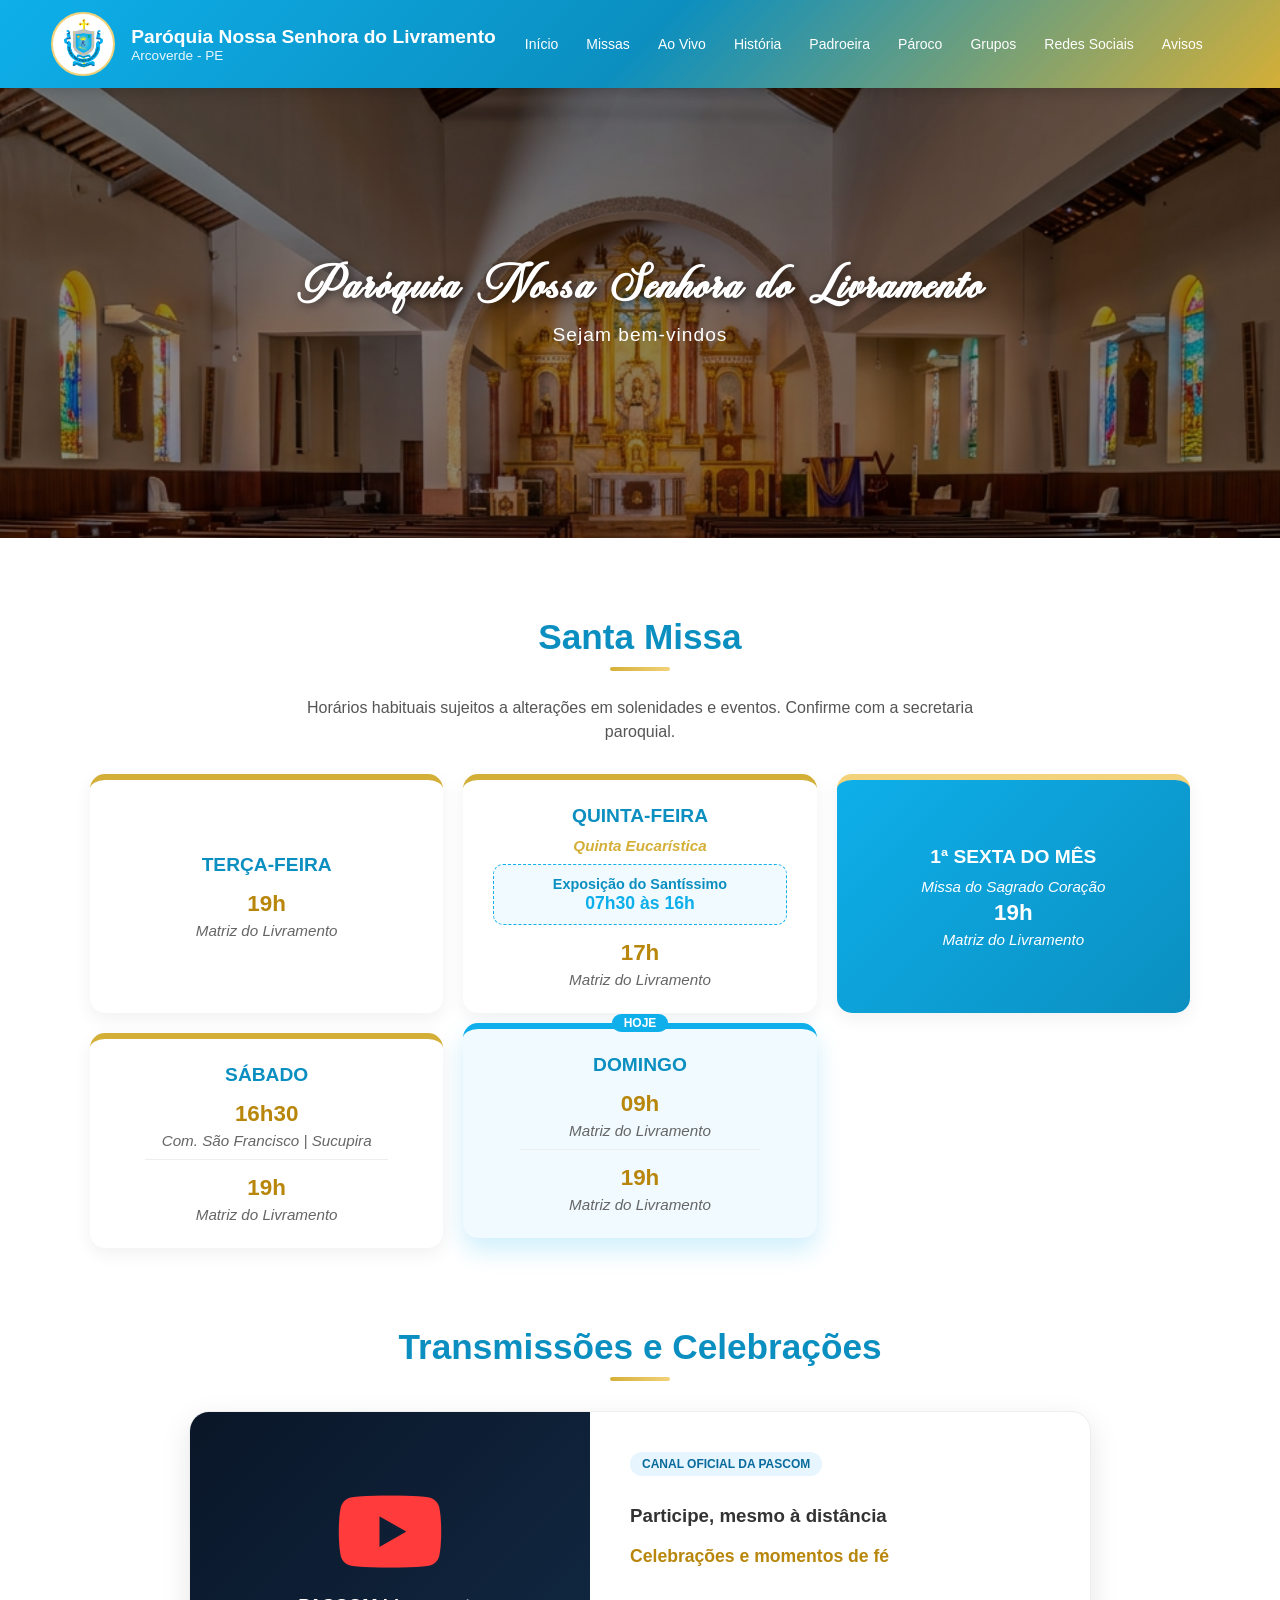
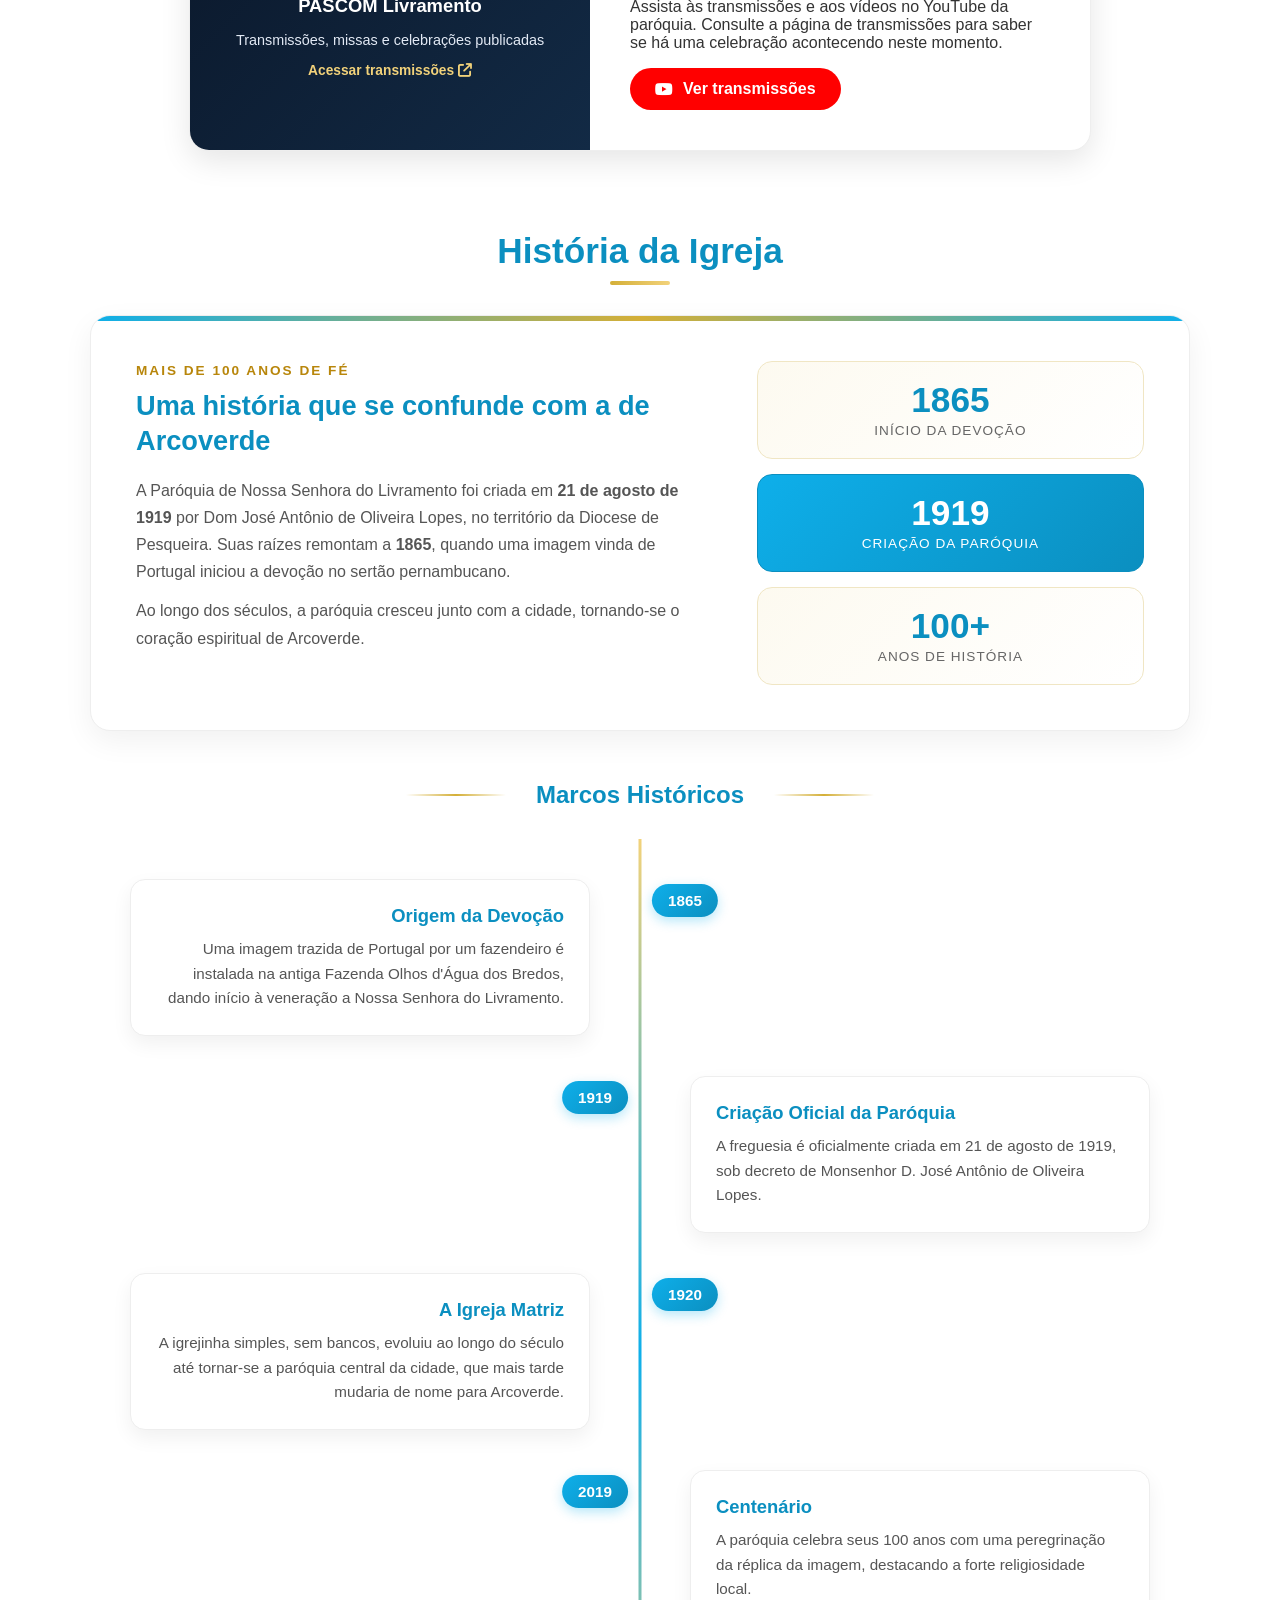
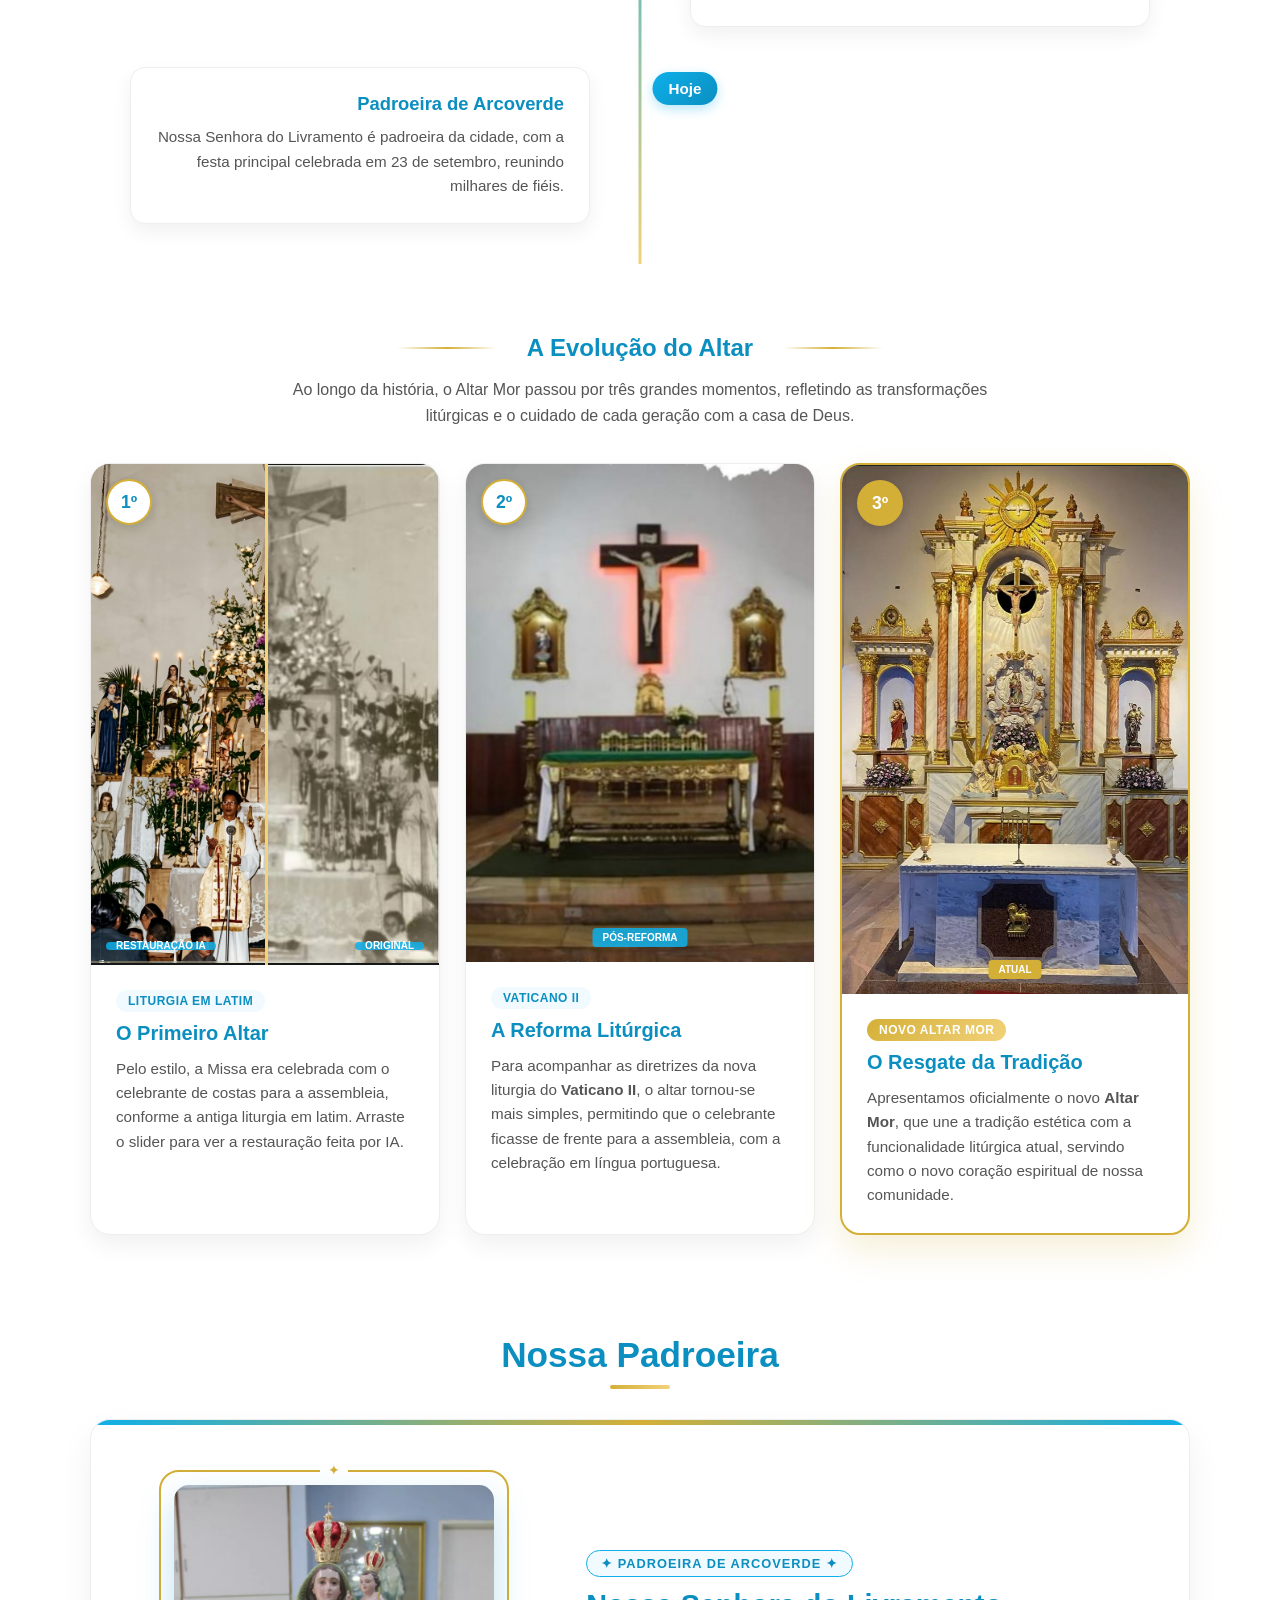
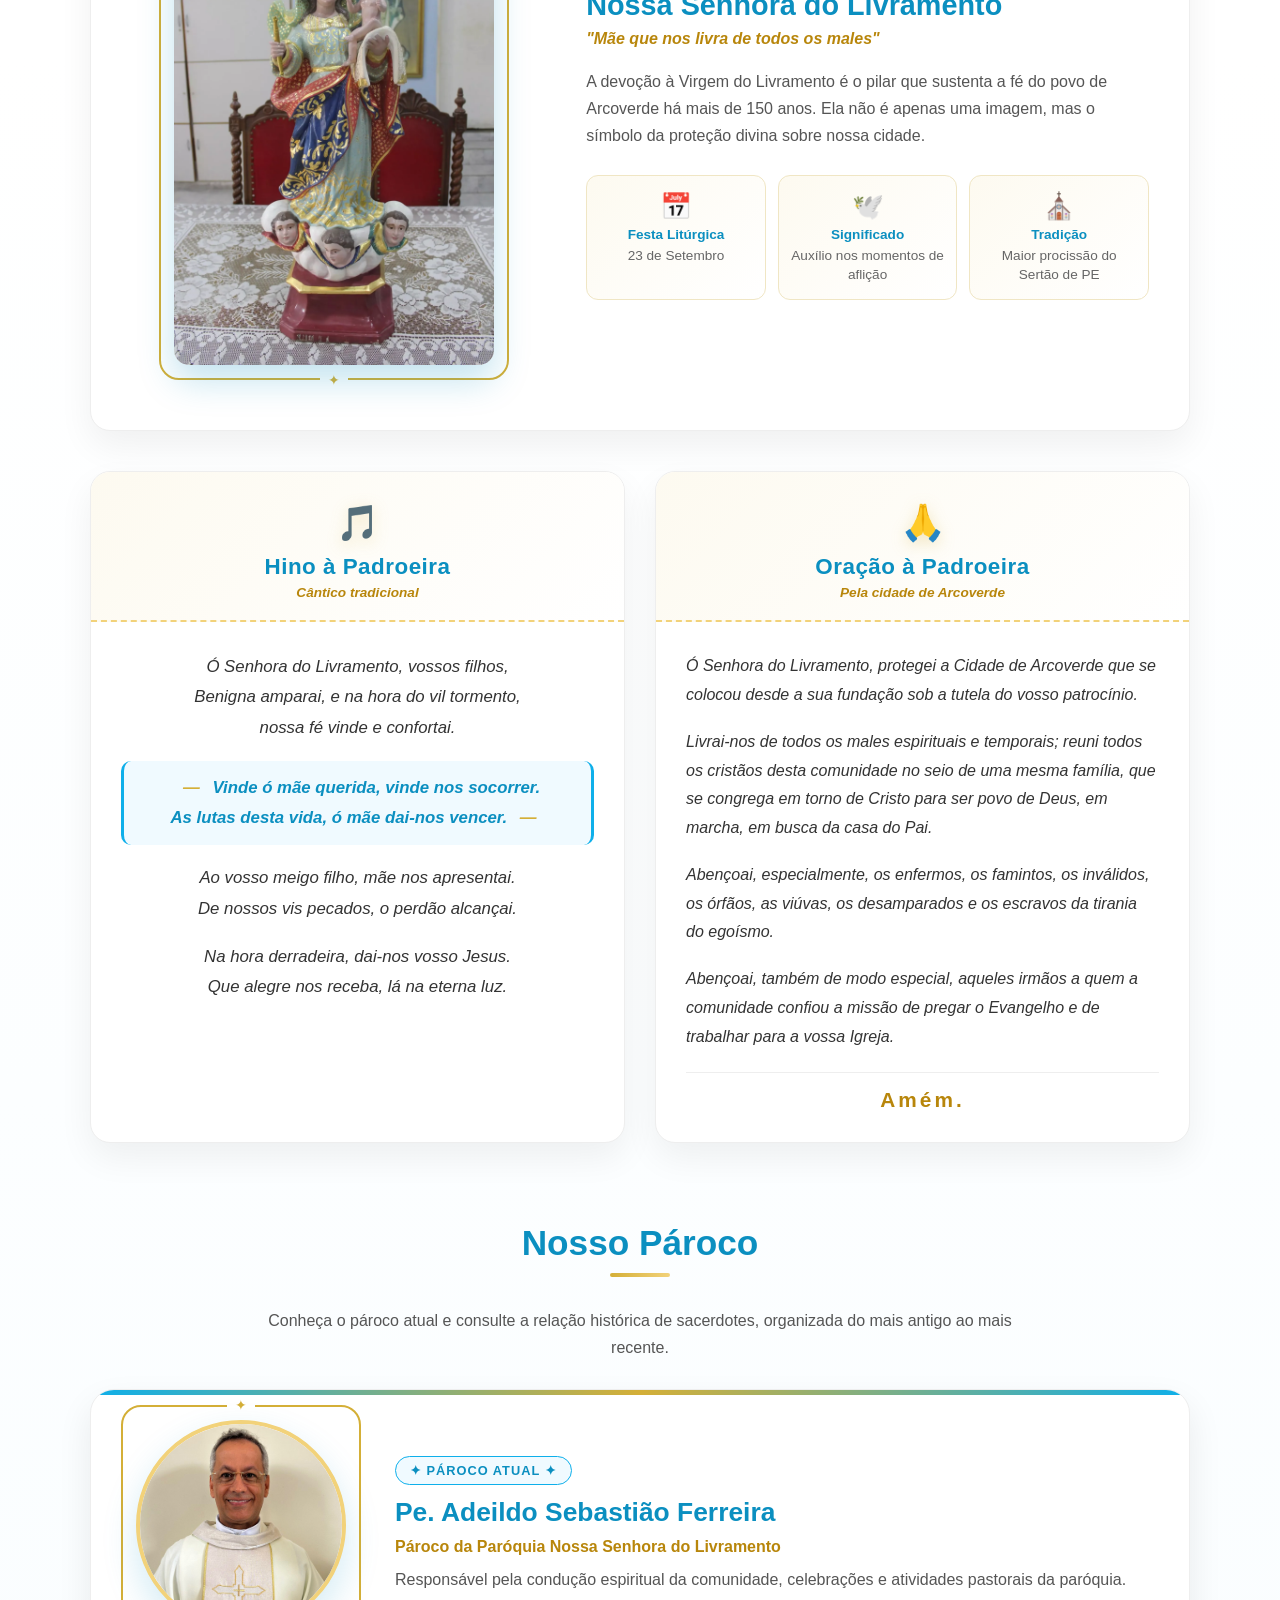
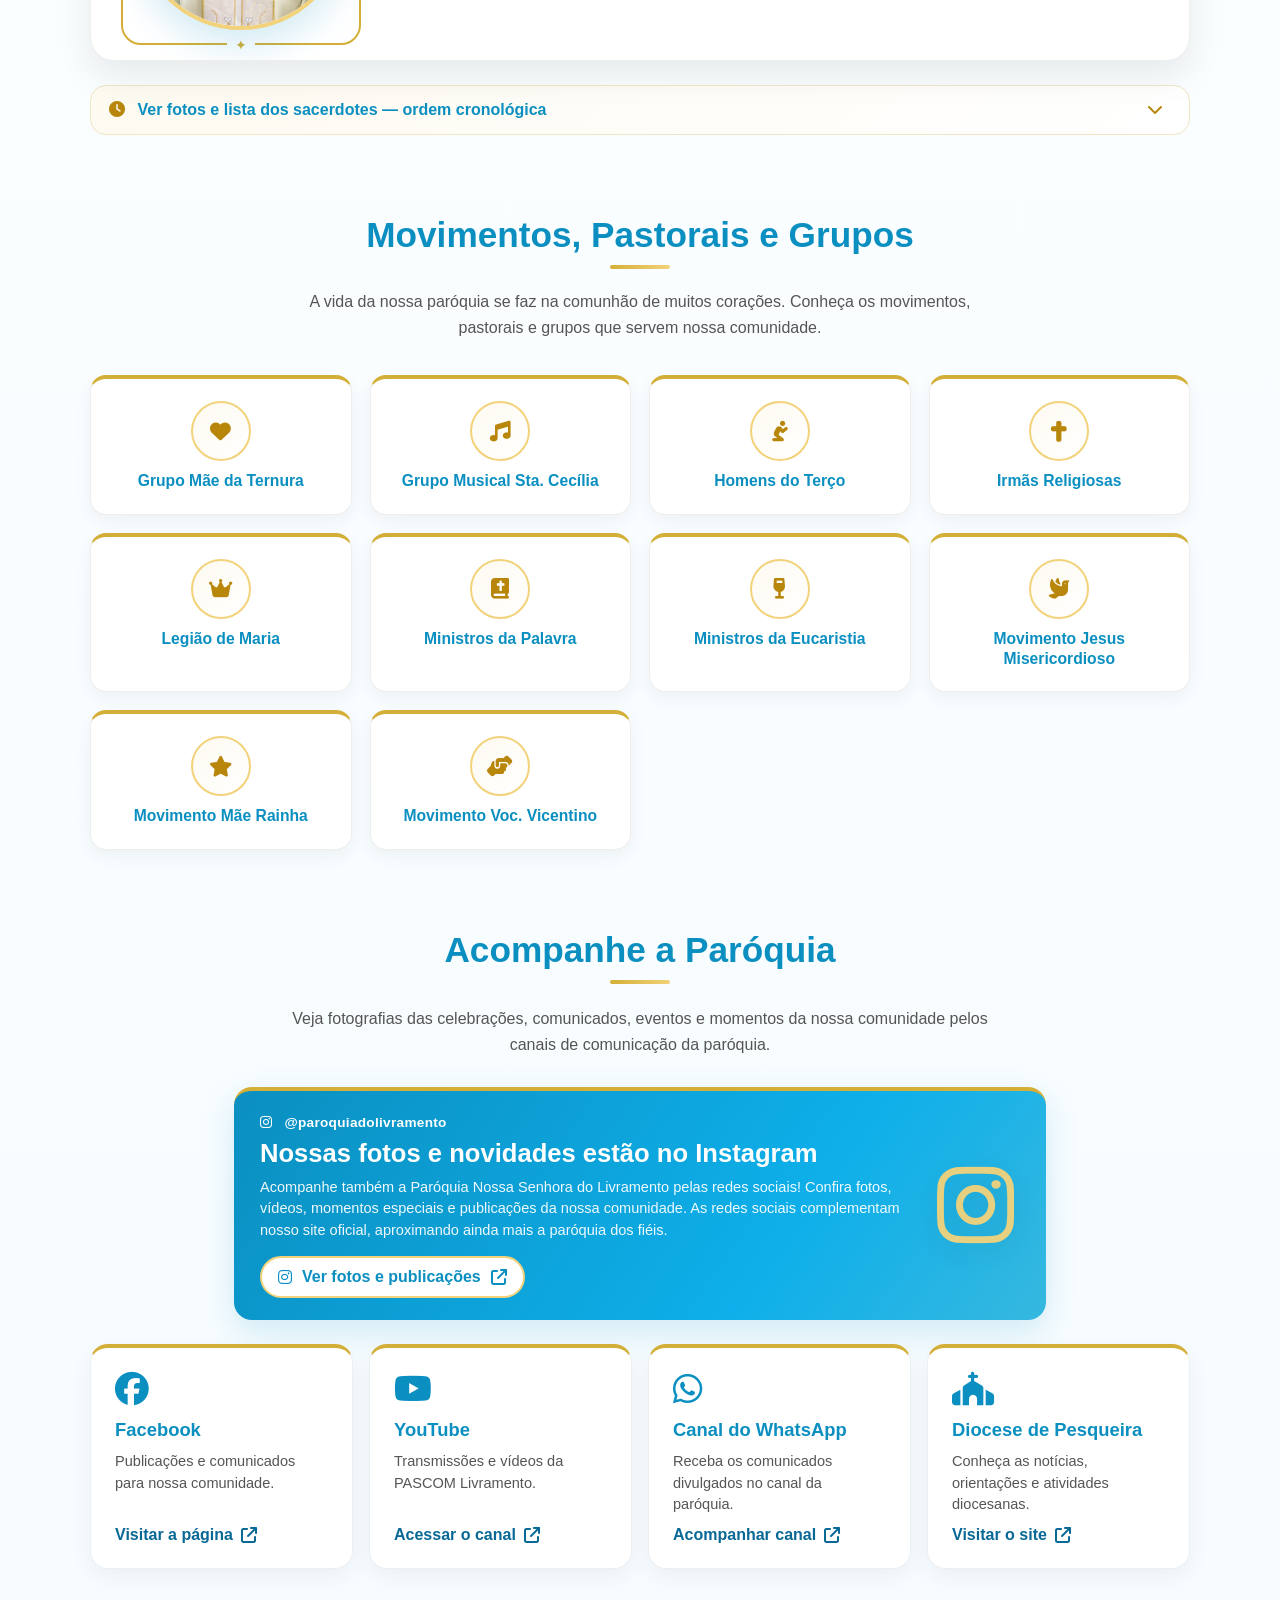
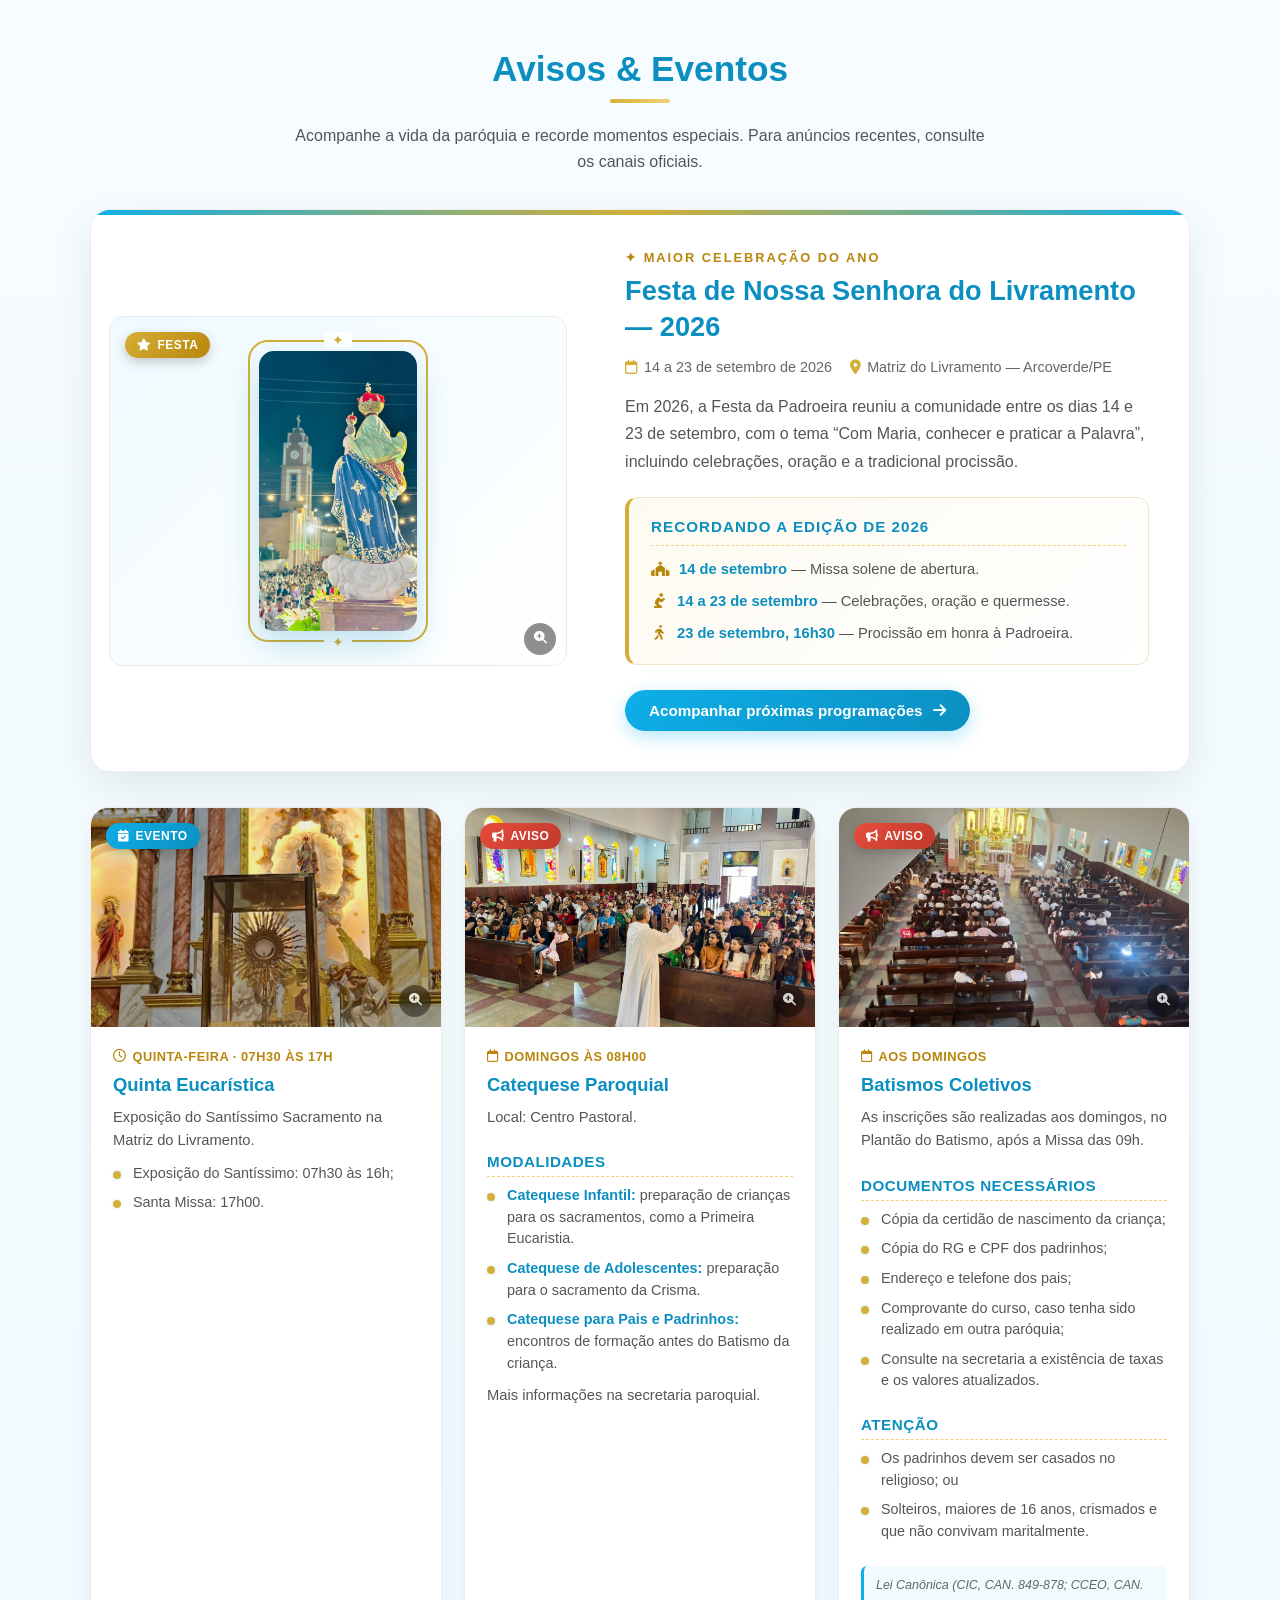
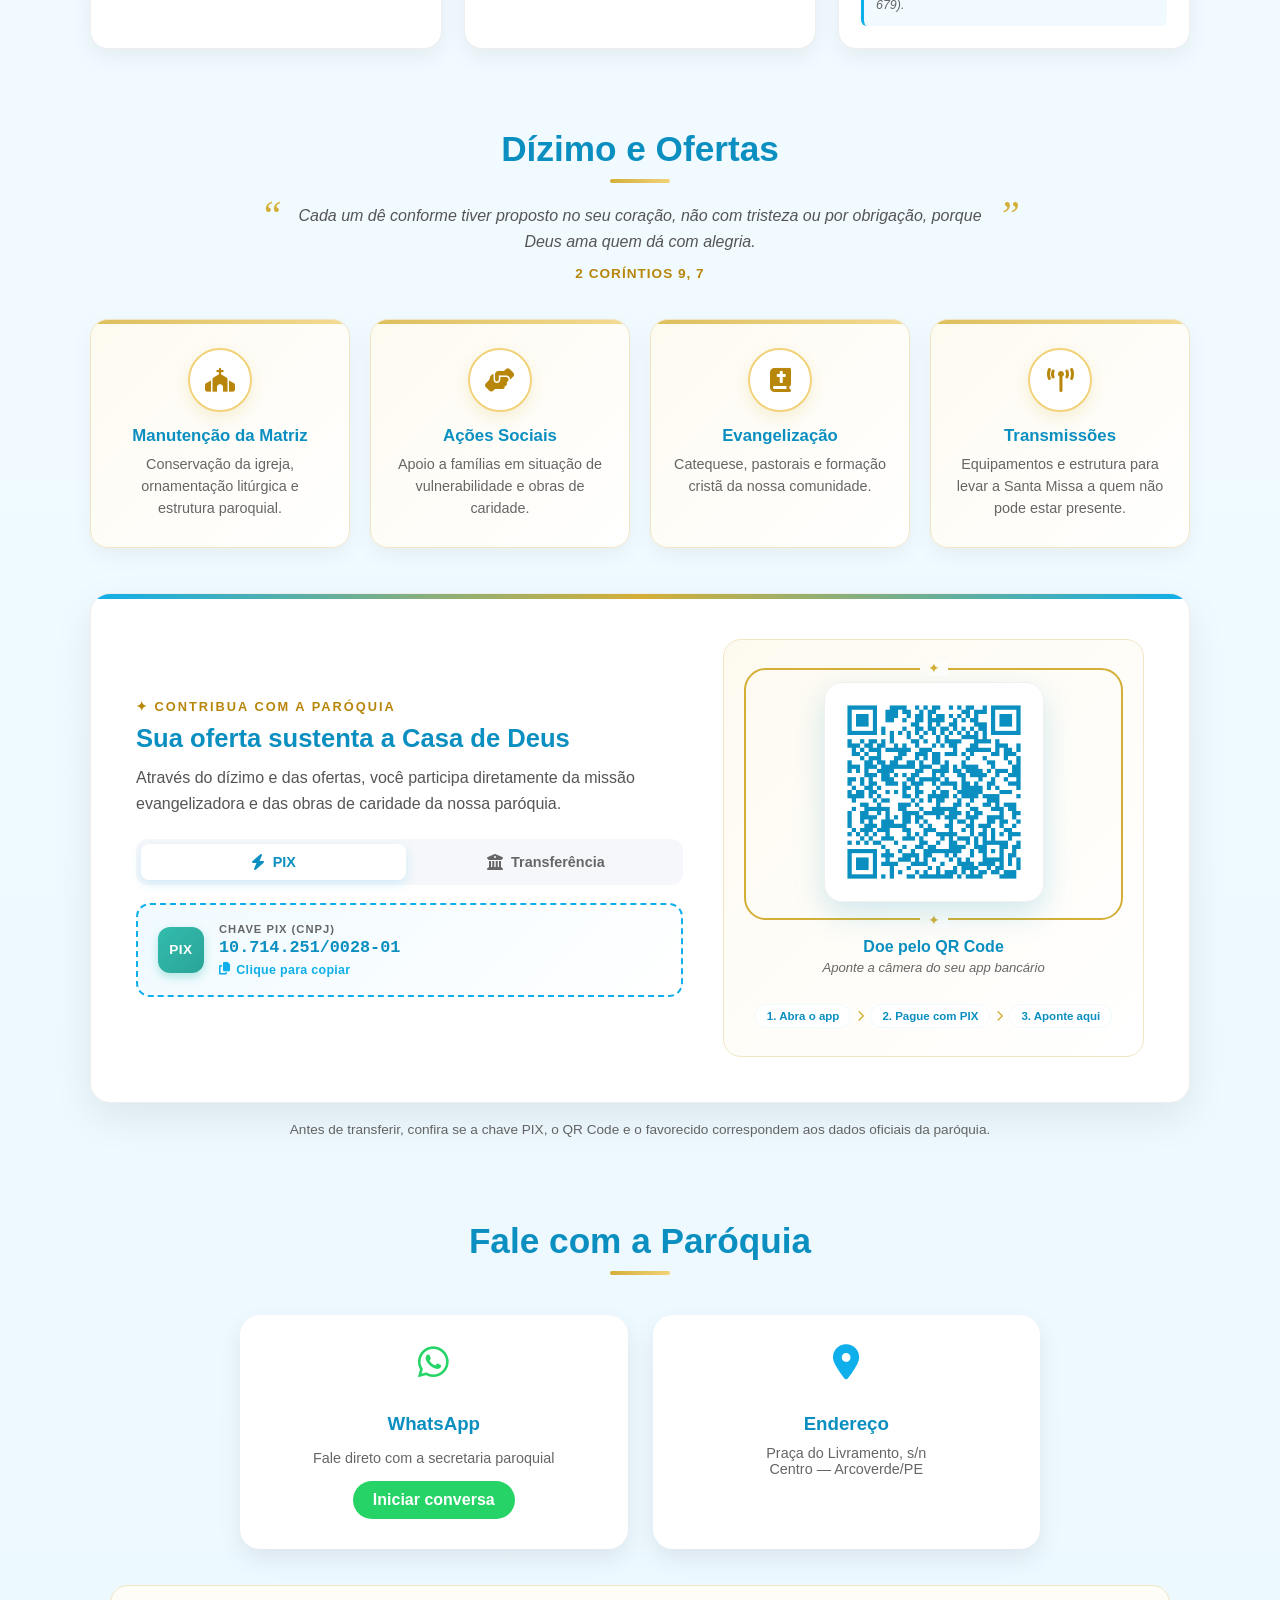
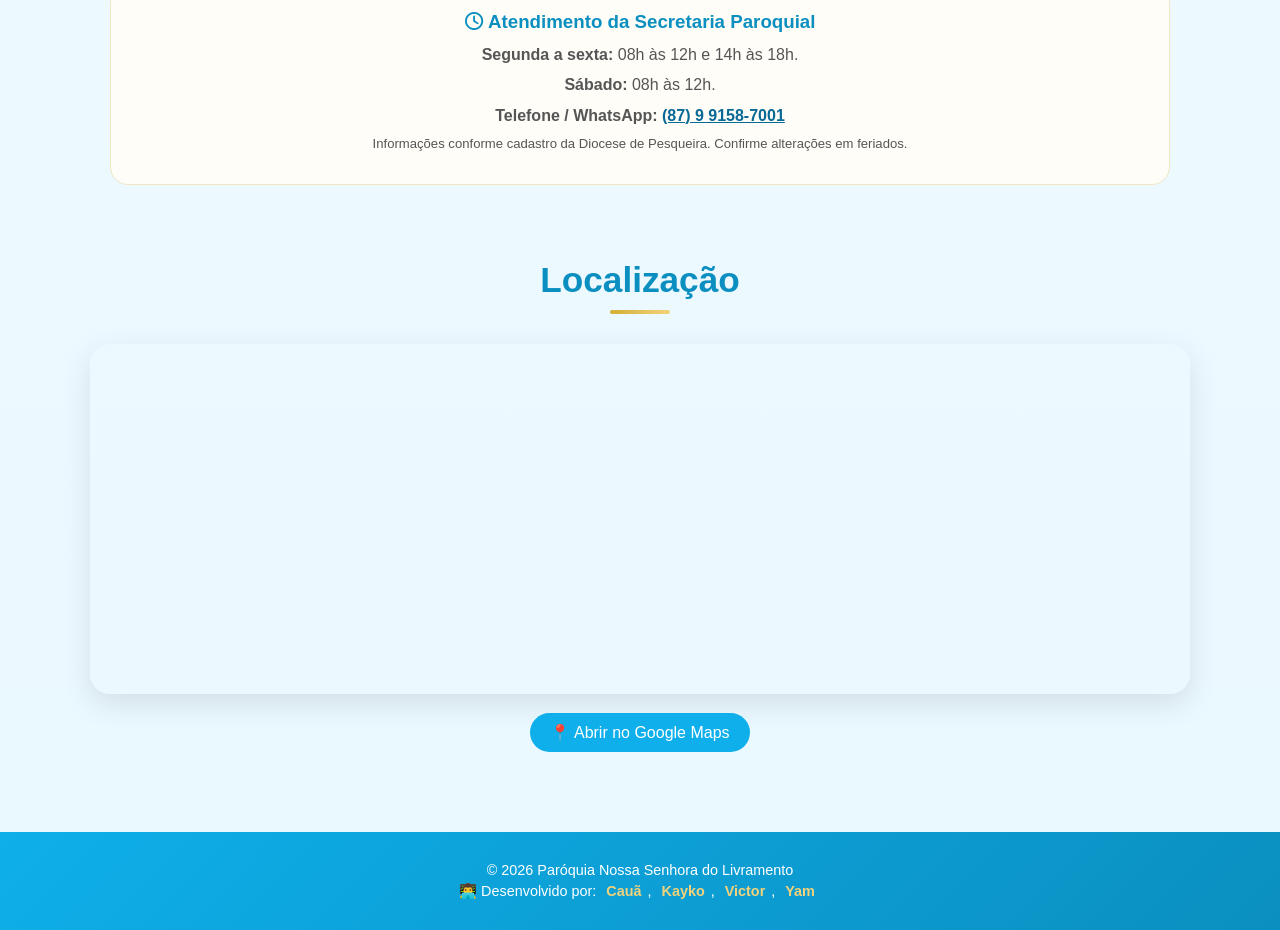
==== index.html @ 1e7bd881 "Revise Instagram section for clarity and detail Updated the paragraph to provide more information ab" ====
<!DOCTYPE html>
<html lang="pt-BR">
<head>
    <meta charset="UTF-8">
    <meta name="viewport" content="width=device-width, initial-scale=1.0">
    <title>Paróquia Nossa Senhora do Livramento - Arcoverde/PE</title>
    <meta name="description" content="Paróquia Nossa Senhora do Livramento em Arcoverde - horários de missas, transmissões ao vivo, história e contato.">
    <meta name="keywords" content="igreja Arcoverde, missa Arcoverde, Nossa Senhora do Livramento, paróquia">

    <!-- ================================================================
         📸 FOTOS DO SITE — ALTERE OS NOMES DOS ARQUIVOS SOMENTE AQUI
         ================================================================
         Como trocar: coloque sua foto na pasta assets/fotos/
         e substitua, abaixo, apenas o nome entre aspas à direita dos dois-pontos.
         Ex.: "festa": "assets/fotos/MinhaNovaFoto.jpg"
         Você NÃO precisa procurar a mesma foto em vários lugares do HTML.
         As referências data-foto e data-lightbox-foto são identificadores,
         não nomes dos arquivos. Não os modifique ao trocar uma foto.
         Se adicionar um evento, crie também a chave para a foto dele.
         ================================================================ -->
    <script id="catalogo-de-fotos" type="application/json">
{
    "brasao": "assets/fotos/LogoBrasaoDaParoquia.png",
    "entrada_igreja": "assets/fotos/FotoParoquiaPanoramico.png",
    "altar_1_original": "assets/fotos/FotoPrimeiraAltarCelebracaomissas.png",
    "altar_1_restaurado": "assets/fotos/FotoPrimeiroAltarrestauradocomIA.png",
    "altar_2": "assets/fotos/FotoSegundoAltar.png",
    "altar_3": "assets/fotos/FotoTerceiroAltarAtual.jpeg",
    "padroeira": "assets/fotos/FotoPadroeira.webp",
    "paroco_atual": "assets/fotos/FotoPadreAdeildoSebastiaoFerreira.jpeg",
    "paroco_exemplo_1": "",
    "paroco_exemplo_2": "",
    "festa": "assets/fotos/FestaPadroeiraFoto01.jpg",
    "quinta_eucaristica": "assets/fotos/EucaristiaSantissimoFoto01.jpg",
    "catequese": "assets/fotos/CatequeseFoto01.jpg",
    "batismo": "assets/fotos/BatismoFoto02.jpg",
    "qr_pix": "assets/fotos/QRCodePixParoquia.png"
}
    </script>
    <!-- GUIA DO CATÁLOGO (ordem igual à lista acima):
         brasao                  = Brasão / logo — aparece no topo e no carregamento
         entrada_igreja          = Foto grande do início — fachada da igreja
         altar_1_original        = História — primeiro altar (foto original)
         altar_1_restaurado      = História — primeiro altar (restauração por IA)
         altar_2                 = História — segundo altar
         altar_3                 = História — terceiro altar (atual)
         padroeira               = Seção Nossa Padroeira — foto com moldura dourada
         paroco                  = Seção Nosso Pároco
         festa                   = Avisos e Eventos — Festa do Livramento (com moldura dourada)
         quinta_eucaristica      = Avisos e Eventos — Quinta Eucarística
         catequese               = Avisos e Eventos — Catequese
         batismo                 = Avisos e Eventos — Batismos
         qr_pix                  = Doações — QR Code do PIX (não é foto decorativa)
    -->

    <!-- Configure a URL canônica apenas após confirmar o endereço de publicação definitivo.
         Ex.: <link rel="canonical" href="https://SEU-DOMINIO/"> -->

    <meta property="og:title" content="Paróquia Nossa Senhora do Livramento - Arcoverde/PE">
    <meta property="og:description" content="Horários de missas, transmissões ao vivo, história e contato.">
    <meta property="og:image" content="assets/fotos/LogoBrasaoDaParoquia.png">
    <meta property="og:type" content="website">
    <meta property="og:locale" content="pt_BR">
    <meta name="twitter:card" content="summary_large_image">

    <link rel="icon" type="image/png" href="assets/fotos/LogoBrasaoDaParoquia.png">

    <script type="application/ld+json">
    {
      "@context":"https://schema.org",
      "@type":"Church",
      "name":"Paróquia Nossa Senhora do Livramento",
      "image":"assets/fotos/LogoBrasaoDaParoquia.png",
      "address":{
        "@type":"PostalAddress",
        "streetAddress":"Praça do Livramento, s/n",
        "addressLocality":"Arcoverde",
        "addressRegion":"PE",
        "addressCountry":"BR"
      },
      "telephone":"+5587991587001",
      "sameAs":[
        "https://www.instagram.com/paroquiadolivramento/",
        "https://www.facebook.com/pnslivramento",
        "https://www.youtube.com/@PascomLivramento",
        "https://www.whatsapp.com/channel/0029VaXvKtUDp2Q21fRl7R1A"
      ]
    }
    </script>

    <link rel="stylesheet" href="https://cdnjs.cloudflare.com/ajax/libs/font-awesome/6.5.2/css/all.min.css" referrerpolicy="no-referrer">
    <link rel="stylesheet" href="css/estilos.css">
    <!-- ESTILOS: a edição em um arquivo único fica aqui. -->
    
    <noscript></noscript>
</head>
<body id="topo">
    <a href="#conteudo" class="skip-link">Pular para o conteúdo</a>

    <!-- Preloader / Splash Screen -->
    <div class="preloader" id="preloader">
        <div class="preloader-logo-wrap">
            <div class="preloader-anel"></div>
            <div class="preloader-anel2"></div>
            <img data-foto="brasao" alt="Brasão da Paróquia" width="90" height="90">
        </div>
        <p class="preloader-texto">Carregando...</p>
    </div>

    <button id="btn-teste-sino" type="button" aria-label="Testar 4 badaladas do sino">🔔 Testar 4 Badaladas</button>
    <audio id="som-sino" src="assets/audio/Somsinohorafundo.mp3" preload="auto"></audio>

    <header class="topo">
        <img data-foto="brasao" alt="Brasão da Paróquia Nossa Senhora do Livramento" class="logo" width="50" height="50">
        <div class="container-titulo">
            <h1 class="nome-site">Paróquia Nossa Senhora do Livramento</h1>
            <p class="localizacao-topo">Arcoverde - PE</p>
        </div>
        <nav class="menu" aria-label="Menu principal">
            <a href="#topo">Início</a>
            <a href="#missas">Missas</a>
            <a href="#ao-vivo">Ao Vivo</a>
            <a href="#a-igreja">História</a>
            <a href="#padroeira">Padroeira</a>
            <a href="#paroco">Pároco</a>
            <a href="#grupos">Grupos</a>
            <a href="#redes">Redes Sociais</a>
            <a href="#avisos">Avisos</a>
            <a href="#doacao">Doação</a>
            <a href="#contato">Contato</a>
        </nav>
    </header>

    <main id="conteudo">
        <section class="parallax" data-foto-fundo="entrada_igreja" aria-label="Boas-vindas">
            <div class="overlay">
                <h2>Paróquia Nossa Senhora do Livramento</h2>
                <p class="subtitulo-parallax">Sejam bem-vindos</p>
            </div>
        </section>

        <!-- HORÁRIOS: altere os blocos agenda-item abaixo para atualizar as missas. -->
        <section class="missa-container" aria-labelledby="missas">
            <h2 class="titulo" id="missas">Santa Missa</h2>
            <span class="linha-azul" aria-hidden="true"></span>
            <p style="margin: -5px auto 30px; color: var(--texto-suave); max-width: 700px; line-height: 1.5;">
                Horários habituais sujeitos a alterações em solenidades e eventos. Confirme com a secretaria paroquial.
            </p>
            <div class="agenda">
                <div class="agenda-grid">
                    <div class="agenda-item" data-dia="2">
                        <span class="dia">Terça-feira</span>
                        <span class="hora">19h</span>
                        <span class="local-missa">Matriz do Livramento</span>
                    </div>
                    <div class="agenda-item" data-dia="4">
                        <span class="dia">Quinta-feira</span>
                        <span class="local-missa" style="font-weight:bold; color:var(--dourado);">Quinta Eucarística</span>
                        <div class="exposicao-box">
                            <strong>Exposição do Santíssimo</strong>
                            <span>07h30 às 16h</span>
                        </div>
                        <span class="hora">17h</span>
                        <span class="local-missa">Matriz do Livramento</span>
                    </div>
                    <div class="agenda-item destaque-card" data-dia="5" data-primeira-do-mes="true">
                        <span class="dia">1ª Sexta do Mês</span>
                        <span class="local-missa">Missa do Sagrado Coração</span>
                        <span class="hora">19h</span>
                        <span class="local-missa">Matriz do Livramento</span>
                    </div>
                    <div class="agenda-item" data-dia="6">
                        <span class="dia">Sábado</span>
                        <span class="hora">16h30</span>
                        <span class="local-missa">Com. São Francisco | Sucupira</span>
                        <hr class="separador-card">
                        <span class="hora">19h</span>
                        <span class="local-missa">Matriz do Livramento</span>
                    </div>
                    <div class="agenda-item" data-dia="0">
                        <span class="dia">Domingo</span>
                        <span class="hora">09h</span>
                        <span class="local-missa">Matriz do Livramento</span>
                        <hr class="separador-card">
                        <span class="hora">19h</span>
                        <span class="local-missa">Matriz do Livramento</span>
                    </div>
                </div>
            </div>
        </section>

        <section aria-labelledby="ao-vivo">
            <h2 class="titulo" id="ao-vivo">Transmissões e Celebrações</h2>
            <span class="linha-azul" aria-hidden="true"></span>
            <div class="youtube-section">
                <div class="youtube-thumb" style="min-height: 290px; padding: 25px; box-sizing: border-box;">
                    <a href="https://www.youtube.com/@PascomLivramento/streams"
                       target="_blank" rel="noopener noreferrer" aria-label="Ver as transmissões no canal oficial da PASCOM"
                       style="color: white; text-decoration: none; display: flex; flex-direction: column; justify-content: center; align-items: center; gap: 15px; text-align: center;">
                        <i class="fab fa-youtube" style="font-size: 6rem; color: #ff3b3b;" aria-hidden="true"></i>
                        <strong style="font-size: 1.15rem;">PASCOM Livramento</strong>
                        <span style="font-size: .9rem; color: #e2e9f4;">Transmissões, missas e celebrações publicadas</span>
                        <span style="font-weight: 700; font-size: .86rem; color: #f2d27a;">Acessar transmissões <i class="fas fa-arrow-up-right-from-square" aria-hidden="true"></i></span>
                    </a>
                </div>
                <div class="youtube-info">
                    <span class="live-badge" style="background: #e7f5ff; color: #096b9b;">Canal oficial da PASCOM</span>
                    <h3>Participe, mesmo à distância</h3>
                    <span class="live-horario">Celebrações e momentos de fé</span>
                    <p>Assista às transmissões e aos vídeos no YouTube da paróquia. Consulte a página de transmissões para saber se há uma celebração acontecendo neste momento.</p>
                    <a href="https://www.youtube.com/@PascomLivramento/streams" target="_blank" rel="noopener noreferrer" class="btn-assista">
                        <i class="fab fa-youtube" aria-hidden="true"></i> Ver transmissões
                    </a>
                </div>
            </div>
        </section>

        <section aria-labelledby="a-igreja">
            <h2 class="titulo" id="a-igreja">História da Igreja</h2>
            <span class="linha-azul" aria-hidden="true"></span>

            <div class="historia-wrapper">
                <div class="historia-intro">
                    <div class="historia-intro-texto">
                        <span class="intro-eyebrow">Mais de 100 anos de fé</span>
                        <h3>Uma história que se confunde com a de Arcoverde</h3>
                        <p>A Paróquia de Nossa Senhora do Livramento foi criada em <strong>21 de agosto de 1919</strong> por Dom José Antônio de Oliveira Lopes, no território da Diocese de Pesqueira. Suas raízes remontam a <strong>1865</strong>, quando uma imagem vinda de Portugal iniciou a devoção no sertão pernambucano.</p>
                        <p>Ao longo dos séculos, a paróquia cresceu junto com a cidade, tornando-se o coração espiritual de Arcoverde.</p>
                    </div>
                    <div class="historia-stats">
                        <div class="stat-item">
                            <span class="stat-numero">1865</span>
                            <span class="stat-label">Início da Devoção</span>
                        </div>
                        <div class="stat-item destaque">
                            <span class="stat-numero">1919</span>
                            <span class="stat-label">Criação da Paróquia</span>
                        </div>
                        <div class="stat-item">
                            <span class="stat-numero">100+</span>
                            <span class="stat-label">Anos de História</span>
                        </div>
                    </div>
                </div>

                <div class="timeline-bloco">
                    <h3 class="subtitulo-historia"><span>Marcos Históricos</span></h3>
                    <div class="timeline">
                        <div class="timeline-item">
                            <div class="timeline-data">1865</div>
                            <div class="timeline-conteudo">
                                <h4>Origem da Devoção</h4>
                                <p>Uma imagem trazida de Portugal por um fazendeiro é instalada na antiga Fazenda Olhos d'Água dos Bredos, dando início à veneração a Nossa Senhora do Livramento.</p>
                            </div>
                        </div>
                        <div class="timeline-item">
                            <div class="timeline-data">1919</div>
                            <div class="timeline-conteudo">
                                <h4>Criação Oficial da Paróquia</h4>
                                <p>A freguesia é oficialmente criada em 21 de agosto de 1919, sob decreto de Monsenhor D. José Antônio de Oliveira Lopes.</p>
                            </div>
                        </div>
                        <div class="timeline-item">
                            <div class="timeline-data">1920</div>
                            <div class="timeline-conteudo">
                                <h4>A Igreja Matriz</h4>
                                <p>A igrejinha simples, sem bancos, evoluiu ao longo do século até tornar-se a paróquia central da cidade, que mais tarde mudaria de nome para Arcoverde.</p>
                            </div>
                        </div>
                        <div class="timeline-item">
                            <div class="timeline-data">2019</div>
                            <div class="timeline-conteudo">
                                <h4>Centenário</h4>
                                <p>A paróquia celebra seus 100 anos com uma peregrinação da réplica da imagem, destacando a forte religiosidade local.</p>
                            </div>
                        </div>
                        <div class="timeline-item">
                            <div class="timeline-data">Hoje</div>
                            <div class="timeline-conteudo">
                                <h4>Padroeira de Arcoverde</h4>
                                <p>Nossa Senhora do Livramento é padroeira da cidade, com a festa principal celebrada em 23 de setembro, reunindo milhares de fiéis.</p>
                            </div>
                        </div>
                    </div>
                </div>

                <div class="altares-bloco">
                    <h3 class="subtitulo-historia"><span>A Evolução do Altar</span></h3>
                    <p class="subtitulo-descritivo">Ao longo da história, o Altar Mor passou por três grandes momentos, refletindo as transformações litúrgicas e o cuidado de cada geração com a casa de Deus.</p>

                    <div class="altares-grid">
                        <article class="altar-card">
                            <div class="altar-numero">1º</div>
                            <div class="altar-imagem comparison-slider" id="slider" role="img" aria-label="Comparação entre foto original e restaurada do primeiro altar">
                                <img data-foto="altar_1_original" alt="Foto original do primeiro altar" loading="lazy">
                                <div class="camada-original">
                                    <span class="label-before">ORIGINAL</span>
                                </div>
                                <div class="img-restaurada" id="restaurada">
                                    <img data-foto="altar_1_restaurado" alt="Foto restaurada do primeiro altar com IA" loading="lazy">
                                    <span class="label-after">RESTAURAÇÃO IA</span>
                                </div>
                            </div>
                            <div class="altar-corpo">
                                <span class="altar-tag">Liturgia em latim</span>
                                <h4>O Primeiro Altar</h4>
                                <p>Pelo estilo, a Missa era celebrada com o celebrante de costas para a assembleia, conforme a antiga liturgia em latim. Arraste o slider para ver a restauração feita por IA.</p>
                            </div>
                        </article>

                        <article class="altar-card">
                            <div class="altar-numero">2º</div>
                            <div class="altar-imagem foto-container">
                                <img data-foto="altar_2" alt="Segundo altar da matriz após a reforma litúrgica" loading="lazy">
                                <span class="label-fixo">PÓS-REFORMA</span>
                            </div>
                            <div class="altar-corpo">
                                <span class="altar-tag">Vaticano II</span>
                                <h4>A Reforma Litúrgica</h4>
                                <p>Para acompanhar as diretrizes da nova liturgia do <strong>Vaticano II</strong>, o altar tornou-se mais simples, permitindo que o celebrante ficasse de frente para a assembleia, com a celebração em língua portuguesa.</p>
                            </div>
                        </article>

                        <article class="altar-card altar-atual">
                            <div class="altar-numero">3º</div>
                            <div class="altar-imagem foto-container">
                                <img data-foto="altar_3" alt="Novo altar mor da paróquia" loading="lazy">
                                <span class="label-fixo label-atual">ATUAL</span>
                            </div>
                            <div class="altar-corpo">
                                <span class="altar-tag tag-destaque">Novo Altar Mor</span>
                                <h4>O Resgate da Tradição</h4>
                                <p>Apresentamos oficialmente o novo <strong>Altar Mor</strong>, que une a tradição estética com a funcionalidade litúrgica atual, servindo como o novo coração espiritual de nossa comunidade.</p>
                            </div>
                        </article>
                    </div>
                </div>
            </div>
        </section>

        <section aria-labelledby="padroeira">
            <h2 class="titulo" id="padroeira">Nossa Padroeira</h2>
            <span class="linha-azul" aria-hidden="true"></span>

            <div class="padroeira-container">
                <div class="padroeira-card">
                    <div class="padroeira-foto">
                        <div class="padroeira-foto-wrapper">
                            <img data-foto="padroeira" alt="Imagem de Nossa Senhora do Livramento" loading="lazy">
                            <div class="moldura-dourada" aria-hidden="true"></div>
                        </div>
                    </div>
                    <div class="padroeira-info">
                        <span class="badge-padroeira">✦ Padroeira de Arcoverde ✦</span>
                        <h3>Nossa Senhora do Livramento</h3>
                        <p class="legenda-padroeira">"Mãe que nos livra de todos os males"</p>
                        <div class="texto-devocional">
                            <p>A devoção à Virgem do Livramento é o pilar que sustenta a fé do povo de Arcoverde há mais de 150 anos. Ela não é apenas uma imagem, mas o símbolo da proteção divina sobre nossa cidade.</p>
                        </div>
                        <div class="info-grid">
                            <div class="info-item">
                                <span class="info-icone">📅</span>
                                <strong>Festa Litúrgica</strong>
                                <span>23 de Setembro</span>
                            </div>
                            <div class="info-item">
                                <span class="info-icone">🕊️</span>
                                <strong>Significado</strong>
                                <span>Auxílio nos momentos de aflição</span>
                            </div>
                            <div class="info-item">
                                <span class="info-icone">⛪</span>
                                <strong>Tradição</strong>
                                <span>Maior procissão do Sertão de PE</span>
                            </div>
                        </div>
                    </div>
                </div>

                <div class="devocao-grid">
                    <article class="devocao-card devocao-hino">
                        <div class="devocao-cabecalho">
                            <span class="devocao-icone" aria-hidden="true">🎵</span>
                            <h3>Hino à Padroeira</h3>
                            <span class="devocao-subtitulo">Cântico tradicional</span>
                        </div>
                        <div class="devocao-corpo">
                            <p class="estrofe">
                                Ó Senhora do Livramento, vossos filhos,<br>
                                Benigna amparai, e na hora do vil tormento,<br>
                                nossa fé vinde e confortai.
                            </p>
                            <p class="estrofe refrao">
                                Vinde ó mãe querida, vinde nos socorrer.<br>
                                As lutas desta vida, ó mãe dai-nos vencer.
                            </p>
                            <p class="estrofe">
                                Ao vosso meigo filho, mãe nos apresentai.<br>
                                De nossos vis pecados, o perdão alcançai.
                            </p>
                            <p class="estrofe">
                                Na hora derradeira, dai-nos vosso Jesus.<br>
                                Que alegre nos receba, lá na eterna luz.
                            </p>
                        </div>
                    </article>

                    <article class="devocao-card devocao-oracao">
                        <div class="devocao-cabecalho">
                            <span class="devocao-icone" aria-hidden="true">🙏</span>
                            <h3>Oração à Padroeira</h3>
                            <span class="devocao-subtitulo">Pela cidade de Arcoverde</span>
                        </div>
                        <div class="devocao-corpo">
                            <p class="estrofe">Ó Senhora do Livramento, protegei a Cidade de Arcoverde que se colocou desde a sua fundação sob a tutela do vosso patrocínio.</p>
                            <p class="estrofe">Livrai-nos de todos os males espirituais e temporais; reuni todos os cristãos desta comunidade no seio de uma mesma família, que se congrega em torno de Cristo para ser povo de Deus, em marcha, em busca da casa do Pai.</p>
                            <p class="estrofe">Abençoai, especialmente, os enfermos, os famintos, os inválidos, os órfãos, as viúvas, os desamparados e os escravos da tirania do egoísmo.</p>
                            <p class="estrofe">Abençoai, também de modo especial, aqueles irmãos a quem a comunidade confiou a missão de pregar o Evangelho e de trabalhar para a vossa Igreja.</p>
                            <p class="amem">Amém.</p>
                        </div>
                    </article>
                </div>
            </div>
        </section>

        <section aria-labelledby="paroco">
            <h2 class="titulo" id="paroco">Nosso Pároco</h2>
            <span class="linha-azul" aria-hidden="true"></span>
            <div class="padre-container">
                <p class="parocos-intro">Conheça o pároco atual e consulte a relação histórica de sacerdotes, organizada do mais antigo ao mais recente.</p>

                <article class="paroco-principal">
                    <div class="paroco-principal-grid">
                        <div class="paroco-foto-coluna">
                            <div class="paroco-foto-wrap paroco-foto-atual-interativa" id="abrir-foto-paroco-atual" role="button" tabindex="0" aria-haspopup="dialog" aria-label="Comparar foto original e foto atual do Pe. Adeildo Sebastião Ferreira" title="Clique para comparar as fotografias">
                                <img data-foto="paroco_atual" alt="Padre Adeildo Sebastião Ferreira" width="210" height="210" loading="lazy">
                                <div class="moldura-dourada" aria-hidden="true"></div>
                            </div>
                        </div>

                        <div class="paroco-conteudo">
                            <span class="paroco-badge">✦ Pároco Atual ✦</span>
                            <h3>Pe. Adeildo Sebastião Ferreira</h3>
                            <p class="paroco-cargo"><strong>Pároco</strong> da Paróquia Nossa Senhora do Livramento</p>
                            <p class="paroco-descricao-principal">Responsável pela condução espiritual da comunidade, celebrações e atividades pastorais da paróquia.</p>


                        </div>
                    </div>
                </article>

                <!-- LISTA HISTÓRICA: independente do cartão do pároco atual. -->
                            <!-- HISTÓRICO DOS SACERDOTES: área independente abaixo da apresentação do pároco atual. -->
                            <details class="parocos-historico">
                                <summary class="parocos-resumo">
                                    <span><i class="fas fa-clock" aria-hidden="true"></i> Ver fotos e lista dos sacerdotes — ordem cronológica</span>
                                    <span class="parocos-seta" aria-hidden="true"><i class="fas fa-chevron-down"></i></span>
                                </summary>
                                <div class="parocos-historico-conteudo">
                                    <h4 class="cronologia-titulo">Ordem cronológica — do mais antigo ao mais recente</h4>
                                    <div class="cronologia-tabela-scroll" role="region" aria-label="Lista cronológica dos sacerdotes" tabindex="0">
                                        <table class="cronologia-tabela">
                                            <thead><tr><th scope="col">Foto</th><th scope="col">Ano</th><th scope="col">Nome</th><th scope="col">Período ou ordenação</th><th scope="col">Tipo</th></tr></thead>
                                            <tbody>
                                            <tr><td class="cronologia-foto"><span class="retrato-paroco" data-retrato="paroco_01" aria-label="Retrato de Mons. José Kherle ainda não fornecido"><i class="fas fa-user" aria-hidden="true"></i><span>Sem foto</span></span></td><td class="cronologia-ano">1919</td><td>Mons. José Kherle</td><td>Primeiro Vigário</td><td><span class="cronologia-tipo">Atuação</span></td></tr>
                                            <tr><td class="cronologia-foto"><span class="retrato-paroco" data-retrato="paroco_02" aria-label="Retrato de Pe. Joaquim Taumaturgo Albuquerque ainda não fornecido"><i class="fas fa-user" aria-hidden="true"></i><span>Sem foto</span></span></td><td class="cronologia-ano">1920</td><td>Pe. Joaquim Taumaturgo Albuquerque</td><td>1920 a 1922</td><td><span class="cronologia-tipo">Atuação</span></td></tr>
                                            <tr><td class="cronologia-foto"><span class="retrato-paroco" data-retrato="paroco_03" aria-label="Retrato de Pe. Joaquim Martins Pontes ainda não fornecido"><i class="fas fa-user" aria-hidden="true"></i><span>Sem foto</span></span></td><td class="cronologia-ano">1922</td><td>Pe. Joaquim Martins Pontes</td><td>1922 a 1924</td><td><span class="cronologia-tipo">Atuação</span></td></tr>
                                            <tr><td class="cronologia-foto"><span class="retrato-paroco" data-retrato="paroco_04" aria-label="Retrato de Pe. João Rodrigues ainda não fornecido"><i class="fas fa-user" aria-hidden="true"></i><span>Sem foto</span></span></td><td class="cronologia-ano">1925</td><td>Pe. João Rodrigues</td><td>1925 a 1927</td><td><span class="cronologia-tipo">Atuação</span></td></tr>
                                            <tr><td class="cronologia-foto"><span class="retrato-paroco" data-retrato="paroco_05" aria-label="Retrato de Mons. Urbano Carvalho ainda não fornecido"><i class="fas fa-user" aria-hidden="true"></i><span>Sem foto</span></span></td><td class="cronologia-ano">1933</td><td>Mons. Urbano Carvalho</td><td>1933 a 1934</td><td><span class="cronologia-tipo">Atuação</span></td></tr>
                                            <tr><td class="cronologia-foto"><span class="retrato-paroco" data-retrato="paroco_06" aria-label="Retrato de Pe. Luiz Wanderley Simões ainda não fornecido"><i class="fas fa-user" aria-hidden="true"></i><span>Sem foto</span></span></td><td class="cronologia-ano">1940</td><td>Pe. Luiz Wanderley Simões</td><td>1940 a 1946</td><td><span class="cronologia-tipo">Atuação</span></td></tr>
                                            <tr><td class="cronologia-foto"><span class="retrato-paroco" data-retrato="paroco_07" aria-label="Retrato de Pe. Olimpio Torres ainda não fornecido"><i class="fas fa-user" aria-hidden="true"></i><span>Sem foto</span></span></td><td class="cronologia-ano">1947</td><td>Pe. Olimpio Torres</td><td>1947 a 1948</td><td><span class="cronologia-tipo">Atuação</span></td></tr>
                                            <tr><td class="cronologia-foto"><span class="retrato-paroco" data-retrato="paroco_08" aria-label="Retrato de Pe. Pedro Gabriel de Vasconcelos ainda não fornecido"><i class="fas fa-user" aria-hidden="true"></i><span>Sem foto</span></span></td><td class="cronologia-ano">1948</td><td>Pe. Pedro Gabriel de Vasconcelos</td><td>1948 a 1954</td><td><span class="cronologia-tipo">Atuação</span></td></tr>
                                            <tr><td class="cronologia-foto"><span class="retrato-paroco" data-retrato="paroco_09" aria-label="Retrato de Pe. Raimundo Bergmans ainda não fornecido"><i class="fas fa-user" aria-hidden="true"></i><span>Sem foto</span></span></td><td class="cronologia-ano">1959</td><td>Pe. Raimundo Bergmans</td><td>1959 a 1961</td><td><span class="cronologia-tipo">Atuação</span></td></tr>
                                            <tr><td class="cronologia-foto"><span class="retrato-paroco" data-retrato="paroco_10" aria-label="Retrato de Pe. João Pedro (Peters) ainda não fornecido"><i class="fas fa-user" aria-hidden="true"></i><span>Sem foto</span></span></td><td class="cronologia-ano">1961</td><td>Pe. João Pedro (Peters)</td><td>1961 a 1964</td><td><span class="cronologia-tipo">Atuação</span></td></tr>
                                            <tr><td class="cronologia-foto"><span class="retrato-paroco" data-retrato="paroco_11" aria-label="Retrato de Mons. Fausto Serafim de Souza Ferraz ainda não fornecido"><i class="fas fa-user" aria-hidden="true"></i><span>Sem foto</span></span></td><td class="cronologia-ano">1964</td><td>Mons. Fausto Serafim de Souza Ferraz</td><td>1964 a 1965</td><td><span class="cronologia-tipo">Atuação</span></td></tr>
                                            <tr><td class="cronologia-foto"><span class="retrato-paroco" data-retrato="paroco_12" aria-label="Retrato de Pe. Antônio Inocêncio de Lima ainda não fornecido"><i class="fas fa-user" aria-hidden="true"></i><span>Sem foto</span></span></td><td class="cronologia-ano">1968</td><td>Pe. Antônio Inocêncio de Lima</td><td>1968 a 1984</td><td><span class="cronologia-tipo">Atuação</span></td></tr>
                                            <tr><td class="cronologia-foto"><span class="retrato-paroco" data-retrato="paroco_13" aria-label="Retrato de Pe. Airton Freire de Lima ainda não fornecido"><i class="fas fa-user" aria-hidden="true"></i><span>Sem foto</span></span></td><td class="cronologia-ano">1984</td><td>Pe. Airton Freire de Lima</td><td>1984</td><td><span class="cronologia-tipo">Atuação</span></td></tr>
                                            <tr><td class="cronologia-foto"><span class="retrato-paroco" data-retrato="paroco_14" aria-label="Retrato de Pe. Adilson Carlos Simões Silva ainda não fornecido"><i class="fas fa-user" aria-hidden="true"></i><span>Sem foto</span></span></td><td class="cronologia-ano">1985</td><td>Pe. Adilson Carlos Simões Silva</td><td>1985 a 2007</td><td><span class="cronologia-tipo">Atuação</span></td></tr>
                                            <tr><td class="cronologia-foto"><span class="retrato-paroco" data-retrato="paroco_15" aria-label="Retrato de Pe. Geraldo Wagela ainda não fornecido"><i class="fas fa-user" aria-hidden="true"></i><span>Sem foto</span></span></td><td class="cronologia-ano">1985</td><td>Pe. Geraldo Wagela</td><td>Ord. 28.12.1985</td><td><span class="cronologia-tipo">Ordenação</span></td></tr>
                                            <tr><td class="cronologia-foto"><span class="retrato-paroco" data-retrato="paroco_16" aria-label="Retrato de Mons. Virgilio Almeida ainda não fornecido"><i class="fas fa-user" aria-hidden="true"></i><span>Sem foto</span></span></td><td class="cronologia-ano">1993</td><td>Mons. Virgilio Almeida</td><td>Ord. 30.05.1993</td><td><span class="cronologia-tipo">Ordenação</span></td></tr>
                                            <tr><td class="cronologia-foto"><span class="retrato-paroco" data-retrato="paroco_17" aria-label="Retrato de Pe. José uiz ainda não fornecido"><i class="fas fa-user" aria-hidden="true"></i><span>Sem foto</span></span></td><td class="cronologia-ano">1996</td><td>Pe. José uiz</td><td>Ord. 03.02.1996</td><td><span class="cronologia-tipo">Ordenação</span></td></tr>
                                            <tr><td class="cronologia-foto"><span class="retrato-paroco" data-retrato="paroco_18" aria-label="Retrato de Mons. Nereudo Freire ainda não fornecido"><i class="fas fa-user" aria-hidden="true"></i><span>Sem foto</span></span></td><td class="cronologia-ano">1996</td><td>Mons. Nereudo Freire</td><td>Ord. 13.12.1996</td><td><span class="cronologia-tipo">Ordenação</span></td></tr>
                                            <tr><td class="cronologia-foto"><span class="retrato-paroco" data-retrato="paroco_19" aria-label="Retrato de Pe. José Gomes de Melo ainda não fornecido"><i class="fas fa-user" aria-hidden="true"></i><span>Sem foto</span></span></td><td class="cronologia-ano">1999</td><td>Pe. José Gomes de Melo</td><td>Ord. 29.10.1999</td><td><span class="cronologia-tipo">Ordenação</span></td></tr>
                                            <tr><td class="cronologia-foto"><span class="retrato-paroco" data-retrato="paroco_20" aria-label="Retrato de Pe. José Edson Rodrigues ainda não fornecido"><i class="fas fa-user" aria-hidden="true"></i><span>Sem foto</span></span></td><td class="cronologia-ano">2000</td><td>Pe. José Edson Rodrigues</td><td>Ord. 25.11.2000</td><td><span class="cronologia-tipo">Ordenação</span></td></tr>
                                            <tr><td class="cronologia-foto"><span class="retrato-paroco" data-retrato="paroco_21" aria-label="Retrato de Pe. Allan Sobral ainda não fornecido"><i class="fas fa-user" aria-hidden="true"></i><span>Sem foto</span></span></td><td class="cronologia-ano">2006</td><td>Pe. Allan Sobral</td><td>Ord. 24.05.2006</td><td><span class="cronologia-tipo">Ordenação</span></td></tr>
                                            <tr><td class="cronologia-foto"><span class="retrato-paroco" data-retrato="paroco_22" aria-label="Retrato de Pe. Samuel Rogério ainda não fornecido"><i class="fas fa-user" aria-hidden="true"></i><span>Sem foto</span></span></td><td class="cronologia-ano">2006</td><td>Pe. Samuel Rogério</td><td>Ord. 24.05.2006</td><td><span class="cronologia-tipo">Ordenação</span></td></tr>
                                            <tr><td class="cronologia-foto"><span class="retrato-paroco" data-retrato="paroco_23" aria-label="Retrato de Pe. José Waldeilson ainda não fornecido"><i class="fas fa-user" aria-hidden="true"></i><span>Sem foto</span></span></td><td class="cronologia-ano">2007</td><td>Pe. José Waldeilson</td><td>Ord. 02.02.2007</td><td><span class="cronologia-tipo">Ordenação</span></td></tr>
                                            <tr><td class="cronologia-foto"><span class="retrato-paroco" data-retrato="paroco_24" aria-label="Retrato de Pe. João Paulo ainda não fornecido"><i class="fas fa-user" aria-hidden="true"></i><span>Sem foto</span></span></td><td class="cronologia-ano">2007</td><td>Pe. João Paulo</td><td>Ord. 20.04.2007</td><td><span class="cronologia-tipo">Ordenação</span></td></tr>
                                            <tr><td class="cronologia-foto"><span class="retrato-paroco" data-retrato="paroco_25" aria-label="Retrato de Pe. Fábio José ainda não fornecido"><i class="fas fa-user" aria-hidden="true"></i><span>Sem foto</span></span></td><td class="cronologia-ano">2007</td><td>Pe. Fábio José</td><td>Ord. 28.07.2007</td><td><span class="cronologia-tipo">Ordenação</span></td></tr>
                                            <tr><td class="cronologia-foto"><span class="retrato-paroco" data-retrato="paroco_26" aria-label="Retrato de Pe. Fábio Amaro ainda não fornecido"><i class="fas fa-user" aria-hidden="true"></i><span>Sem foto</span></span></td><td class="cronologia-ano">2007</td><td>Pe. Fábio Amaro</td><td>Ord. 04.11.2007</td><td><span class="cronologia-tipo">Ordenação</span></td></tr>
                                            <tr><td class="cronologia-foto"><span class="retrato-atual-indicador">Pároco atual</span></td><td class="cronologia-ano">2007</td><td>Pe. Adeildo Sebastião Ferreira</td><td>2007 até a atualidade</td><td><span class="cronologia-tipo">Atuação</span></td></tr>
                                            </tbody>
                                        </table>
                                    </div>
                                </div>
                            </details>
            </div>
        </section>

        <section aria-labelledby="grupos">
            <h2 class="titulo" id="grupos">Movimentos, Pastorais e Grupos</h2>
            <span class="linha-azul" aria-hidden="true"></span>
            <div class="grupos-container">
                <p class="grupos-intro">A vida da nossa paróquia se faz na comunhão de muitos corações. Conheça os movimentos, pastorais e grupos que servem nossa comunidade.</p>
                <div class="grupos-grid">
                    <div class="grupo-item"><span class="grupo-icone" aria-hidden="true"><i class="fas fa-heart"></i></span><h4>Grupo Mãe da Ternura</h4></div>
                    <div class="grupo-item"><span class="grupo-icone" aria-hidden="true"><i class="fas fa-music"></i></span><h4>Grupo Musical Sta. Cecília</h4></div>
                    <div class="grupo-item"><span class="grupo-icone" aria-hidden="true"><i class="fas fa-pray"></i></span><h4>Homens do Terço</h4></div>
                    <div class="grupo-item"><span class="grupo-icone" aria-hidden="true"><i class="fas fa-cross"></i></span><h4>Irmãs Religiosas</h4></div>
                    <div class="grupo-item"><span class="grupo-icone" aria-hidden="true"><i class="fas fa-crown"></i></span><h4>Legião de Maria</h4></div>
                    <div class="grupo-item"><span class="grupo-icone" aria-hidden="true"><i class="fas fa-bible"></i></span><h4>Ministros da Palavra</h4></div>
                    <div class="grupo-item"><span class="grupo-icone" aria-hidden="true"><i class="fas fa-wine-glass"></i></span><h4>Ministros da Eucaristia</h4></div>
                    <div class="grupo-item"><span class="grupo-icone" aria-hidden="true"><i class="fas fa-dove"></i></span><h4>Movimento Jesus Misericordioso</h4></div>
                    <div class="grupo-item"><span class="grupo-icone" aria-hidden="true"><i class="fas fa-star"></i></span><h4>Movimento Mãe Rainha</h4></div>
                    <div class="grupo-item"><span class="grupo-icone" aria-hidden="true"><i class="fas fa-hands-helping"></i></span><h4>Movimento Voc. Vicentino</h4></div>
                </div>
            </div>
        </section>

        <!-- O GitHub Pages é estático: não exibir fotos falsas ou prometer integração automática com Instagram.
             Para um feed automático real, seria necessário backend autorizado e autenticação da Meta. -->
        <!-- REDES OFICIAIS: cada canal aparece aqui uma única vez.
             Os links também aparecem em metadados internos para os buscadores. -->
        <section aria-labelledby="redes">
            <h2 class="titulo" id="redes">Acompanhe a Paróquia</h2>
            <span class="linha-azul" aria-hidden="true"></span>
            <div class="redes-container">
                <p class="redes-intro">Veja fotografias das celebrações, comunicados, eventos e momentos da nossa comunidade pelos canais de comunicação da paróquia.</p>
                <div class="redes-destaque">
                    <div>
                        <span class="redes-perfil"><i class="fab fa-instagram" aria-hidden="true"></i> @paroquiadolivramento</span>
                        <h3>Nossas fotos e novidades estão no Instagram</h3>
                        <p>Acompanhe também a Paróquia Nossa Senhora do Livramento pelas redes sociais! Confira fotos, vídeos, momentos especiais e publicações da nossa comunidade. As redes sociais complementam nosso site oficial, aproximando ainda mais a paróquia dos fiéis.</p>
                        <a class="redes-btn" href="https://www.instagram.com/paroquiadolivramento/" target="_blank" rel="noopener noreferrer">
                            <i class="fab fa-instagram" aria-hidden="true"></i> Ver fotos e publicações <i class="fas fa-arrow-up-right-from-square" aria-hidden="true"></i>
                        </a>
                    </div>
                    <div class="redes-destaque-icon" aria-hidden="true"><i class="fab fa-instagram"></i></div>
                </div>
                <div class="redes-grid">
                    <article class="rede-card">
                        <i class="fab fa-facebook" aria-hidden="true"></i>
                        <h3>Facebook</h3>
                        <p>Publicações e comunicados para nossa comunidade.</p>
                        <a href="https://www.facebook.com/pnslivramento" target="_blank" rel="noopener noreferrer">Visitar a página <i class="fas fa-arrow-up-right-from-square" aria-hidden="true"></i></a>
                    </article>
                    <article class="rede-card">
                        <i class="fab fa-youtube" aria-hidden="true"></i>
                        <h3>YouTube</h3>
                        <p>Transmissões e vídeos da PASCOM Livramento.</p>
                        <a href="https://www.youtube.com/@PascomLivramento" target="_blank" rel="noopener noreferrer">Acessar o canal <i class="fas fa-arrow-up-right-from-square" aria-hidden="true"></i></a>
                    </article>
                    <article class="rede-card">
                        <i class="fab fa-whatsapp" aria-hidden="true"></i>
                        <h3>Canal do WhatsApp</h3>
                        <p>Receba os comunicados divulgados no canal da paróquia.</p>
                        <a href="https://www.whatsapp.com/channel/0029VaXvKtUDp2Q21fRl7R1A" target="_blank" rel="noopener noreferrer">Acompanhar canal <i class="fas fa-arrow-up-right-from-square" aria-hidden="true"></i></a>
                    </article>
                    <article class="rede-card">
                        <i class="fas fa-church" aria-hidden="true"></i>
                        <h3>Diocese de Pesqueira</h3>
                        <p>Conheça as notícias, orientações e atividades diocesanas.</p>
                        <a href="https://diocesedepesqueira.com.br/" target="_blank" rel="noopener noreferrer">Visitar o site <i class="fas fa-arrow-up-right-from-square" aria-hidden="true"></i></a>
                    </article>
                </div>
            </div>
        </section>

        <!-- =========================================================
             AVISOS & EVENTOS — EDITE ESTA SEÇÃO PARA ADICIONAR NOTÍCIAS
             Modelo de novo aviso: MODELO-NOVO-AVISO.html
             Fotos: altere os nomes apenas no CATÁLOGO DE FOTOS no início deste HTML.
             ========================================================= -->
        <section aria-labelledby="avisos">
            <h2 class="titulo" id="avisos">Avisos & Eventos</h2>
            <span class="linha-azul" aria-hidden="true"></span>

            <div class="avisos-container">
                <p class="avisos-intro">Acompanhe a vida da paróquia e recorde momentos especiais. Para anúncios recentes, consulte os canais oficiais.</p>

                <article class="aviso-destaque">
                    <!-- FOTO DA FESTA: altere a chave "festa" no CATÁLOGO DE FOTOS no início deste arquivo. -->
                    <div class="aviso-destaque-img" data-lightbox-foto="festa" data-alt="Festa de Nossa Senhora do Livramento" role="button" tabindex="0" aria-label="Ampliar foto da Festa de Nossa Senhora do Livramento">
                        <!-- FOTO DA FESTA: a moldura usa a mesma classe da imagem da Padroeira. -->
                        <span class="foto-festa-wrapper">
                            <img data-foto="festa" alt="Festa de Nossa Senhora do Livramento" loading="lazy" decoding="async">
                            <span class="moldura-dourada" aria-hidden="true"></span>
                        </span>
                        <span class="aviso-tag tag-festa"><i class="fas fa-star" aria-hidden="true"></i> Festa</span>
                        <span class="zoom-hint"><i class="fas fa-search-plus"></i></span>
                    </div>
                    <div class="aviso-destaque-corpo">
                        <span class="aviso-eyebrow">✦ Maior celebração do ano</span>
                        <h3>Festa de Nossa Senhora do Livramento — 2026</h3>

                        <div class="aviso-meta">
                            <span><i class="far fa-calendar" aria-hidden="true"></i> 14 a 23 de setembro de 2026</span>
                            <span><i class="fas fa-map-marker-alt" aria-hidden="true"></i> Matriz do Livramento — Arcoverde/PE</span>
                        </div>

                        <p>Em 2026, a Festa da Padroeira reuniu a comunidade entre os dias 14 e 23 de setembro, com o tema “Com Maria, conhecer e praticar a Palavra”, incluindo celebrações, oração e a tradicional procissão.</p>

                        <div class="programacao-festa">
                            <strong>Recordando a edição de 2026</strong>
                            <ul>
                                <li><i class="fas fa-church" aria-hidden="true"></i><span><b>14 de setembro</b> — Missa solene de abertura.</span></li>
                                <li><i class="fas fa-pray" aria-hidden="true"></i><span><b>14 a 23 de setembro</b> — Celebrações, oração e quermesse.</span></li>
                                <li><i class="fas fa-walking" aria-hidden="true"></i><span><b>23 de setembro, 16h30</b> — Procissão em honra à Padroeira.</span></li>
                            </ul>
                        </div>
                        <a class="btn-aviso" href="#redes">
                            Acompanhar próximas programações <i class="fas fa-arrow-right" aria-hidden="true"></i>
                        </a>
                    </div>
                </article>

                <!-- NOVOS EVENTOS: copie o bloco de MODELO-NOVO-AVISO.html para cá. -->
                <div class="avisos-grid">
                    <article class="aviso-card">
                        <div class="aviso-card-img" data-lightbox-foto="quinta_eucaristica" data-alt="Quinta Eucarística" role="button" tabindex="0" aria-label="Ampliar foto: Quinta Eucarística">
                            <img data-foto="quinta_eucaristica" alt="Quinta Eucarística" loading="lazy">
                            <span class="aviso-tag tag-evento"><i class="fas fa-calendar-check" aria-hidden="true"></i> Evento</span>
                            <span class="zoom-hint"><i class="fas fa-search-plus"></i></span>
                        </div>
                        <div class="aviso-card-corpo">
                            <span class="aviso-data"><i class="far fa-clock" aria-hidden="true"></i> Quinta-feira · 07h30 às 17h</span>
                            <h4>Quinta Eucarística</h4>
                            <p>Exposição do Santíssimo Sacramento na Matriz do Livramento.</p>
                            <ul>
                                <li>Exposição do Santíssimo: 07h30 às 16h;</li>
                                <li>Santa Missa: 17h00.</li>
                            </ul>
                        </div>
                    </article>

                    <article class="aviso-card">
                        <div class="aviso-card-img" data-lightbox-foto="catequese" data-alt="Inscrições da Catequese" role="button" tabindex="0" aria-label="Ampliar foto: Inscrições da Catequese">
                            <img data-foto="catequese" alt="Inscrições da Catequese" loading="lazy">
                            <span class="aviso-tag tag-aviso"><i class="fas fa-bullhorn" aria-hidden="true"></i> Aviso</span>
                            <span class="zoom-hint"><i class="fas fa-search-plus"></i></span>
                        </div>
                        <div class="aviso-card-corpo">
                            <span class="aviso-data"><i class="far fa-calendar" aria-hidden="true"></i> Domingos às 08h00</span>
                            <h4>Catequese Paroquial</h4>
                            <p>Local: Centro Pastoral.</p>
                            <h5>Modalidades</h5>
                            <ul>
                                <li><strong>Catequese Infantil:</strong> preparação de crianças para os sacramentos, como a Primeira Eucaristia.</li>
                                <li><strong>Catequese de Adolescentes:</strong> preparação para o sacramento da Crisma.</li>
                                <li><strong>Catequese para Pais e Padrinhos:</strong> encontros de formação antes do Batismo da criança.</li>
                            </ul>
                            <p>Mais informações na secretaria paroquial.</p>
                        </div>
                    </article>

                    <article class="aviso-card">
                        <div class="aviso-card-img" data-lightbox-foto="batismo" data-alt="Galeria de Batismos" role="button" tabindex="0" aria-label="Ampliar foto: Galeria de Batismos">
                            <img data-foto="batismo" alt="Galeria de Batismos" loading="lazy">
                            <span class="aviso-tag tag-aviso"><i class="fas fa-bullhorn" aria-hidden="true"></i> Aviso</span>
                            <span class="zoom-hint"><i class="fas fa-search-plus"></i></span>
                        </div>
                        <div class="aviso-card-corpo">
                            <span class="aviso-data"><i class="far fa-calendar" aria-hidden="true"></i> Aos domingos</span>
                            <h4>Batismos Coletivos</h4>
                            <p>As inscrições são realizadas aos domingos, no Plantão do Batismo, após a Missa das 09h.</p>
                            <h5>Documentos necessários</h5>
                            <ul>
                                <li>Cópia da certidão de nascimento da criança;</li>
                                <li>Cópia do RG e CPF dos padrinhos;</li>
                                <li>Endereço e telefone dos pais;</li>
                                <li>Comprovante do curso, caso tenha sido realizado em outra paróquia;</li>
                                <li>Consulte na secretaria a existência de taxas e os valores atualizados.</li>
                            </ul>
                            <h5>Atenção</h5>
                            <ul>
                                <li>Os padrinhos devem ser casados no religioso; ou</li>
                                <li>Solteiros, maiores de 16 anos, crismados e que não convivam maritalmente.</li>
                            </ul>
                            <p class="lei-canonica">Lei Canônica (CIC, CAN. 849-878; CCEO, CAN. 679).</p>
                        </div>
                    </article>
                </div>
            </div>
        </section>

        <section aria-labelledby="doacao">
            <h2 class="titulo" id="doacao">Dízimo e Ofertas</h2>
            <span class="linha-azul" aria-hidden="true"></span>

            <div class="doacao-container">
                <blockquote class="versiculo-doacao">
                    Cada um dê conforme tiver proposto no seu coração, não com tristeza ou por obrigação, porque Deus ama quem dá com alegria.
                    <cite>2 Coríntios 9, 7</cite>
                </blockquote>

                <div class="doacao-destinos">
                    <div class="destino-item"><span class="destino-icone" aria-hidden="true"><i class="fas fa-church"></i></span><h4>Manutenção da Matriz</h4><p>Conservação da igreja, ornamentação litúrgica e estrutura paroquial.</p></div>
                    <div class="destino-item"><span class="destino-icone" aria-hidden="true"><i class="fas fa-hands-helping"></i></span><h4>Ações Sociais</h4><p>Apoio a famílias em situação de vulnerabilidade e obras de caridade.</p></div>
                    <div class="destino-item"><span class="destino-icone" aria-hidden="true"><i class="fas fa-bible"></i></span><h4>Evangelização</h4><p>Catequese, pastorais e formação cristã da nossa comunidade.</p></div>
                    <div class="destino-item"><span class="destino-icone" aria-hidden="true"><i class="fas fa-broadcast-tower"></i></span><h4>Transmissões</h4><p>Equipamentos e estrutura para levar a Santa Missa a quem não pode estar presente.</p></div>
                </div>

                <div class="doacao-card">
                    <div class="doacao-texto">
                        <span class="doacao-eyebrow">✦ Contribua com a Paróquia</span>
                        <h3>Sua oferta sustenta a Casa de Deus</h3>
                        <p>Através do dízimo e das ofertas, você participa diretamente da missão evangelizadora e das obras de caridade da nossa paróquia.</p>

                        <div class="doacao-tabs" role="tablist">
                            <button type="button" class="doacao-tab ativa" data-tab="pix" role="tab" aria-selected="true"><i class="fas fa-bolt" aria-hidden="true"></i> PIX</button>
                            <button type="button" class="doacao-tab" data-tab="banco" role="tab" aria-selected="false"><i class="fas fa-university" aria-hidden="true"></i> Transferência</button>
                        </div>

                        <div class="doacao-painel ativo" data-painel="pix" role="tabpanel">
                            <button type="button" class="pix-box" id="btn-pix" title="Clique para copiar a chave PIX">
                                <span class="pix-icone" aria-hidden="true">PIX</span>
                                <span class="pix-conteudo">
                                    <span class="pix-label">Chave PIX (CNPJ)</span>
                                    <span id="chave-pix" class="pix-codigo">10.714.251/0028-01</span>
                                    <span class="pix-aviso"><i class="fas fa-copy" aria-hidden="true"></i> Clique para copiar</span>
                                </span>
                            </button>
                        </div>

                        <div class="doacao-painel" data-painel="banco" role="tabpanel">
                            <div class="dados-bancarios">
                                <div class="banco-cabecalho">
                                    <span class="banco-icone" aria-hidden="true"><i class="fas fa-university"></i></span>
                                    <div><strong>Caixa Econômica Federal</strong><span>Banco 104</span></div>
                                </div>
                                <div class="banco-grid">
                                    <div><span>Agência</span>0915</div>
                                    <div><span>Operação</span>003</div>
                                    <div><span>Conta Corrente</span>2898-2</div>
                                    <div><span>Tipo</span>Corrente</div>
                                    <div class="banco-favorecido"><span>Favorecido</span>Paróquia N. Sra. do Livramento</div>
                                </div>
                            </div>
                        </div>
                    </div>

                    <div class="qr-wrapper">
                        <div class="qr-card-wrapper">
                            <div class="qr-card"><img data-foto="qr_pix" alt="QR Code para doação via PIX" width="200" height="200" loading="lazy"></div>
                            <div class="qr-moldura" aria-hidden="true"></div>
                        </div>
                        <span class="qr-titulo">Doe pelo QR Code</span>
                        <p class="qr-legenda">Aponte a câmera do seu app bancário</p>
                        <div class="qr-passos" aria-hidden="true">
                            <span>1. Abra o app</span><i class="fas fa-chevron-right"></i>
                            <span>2. Pague com PIX</span><i class="fas fa-chevron-right"></i>
                            <span>3. Aponte aqui</span>
                        </div>
                    </div>
                </div>
                <p style="margin: 17px auto 0; color: var(--texto-fraco); font-size: .85rem; line-height: 1.5;">
                    Antes de transferir, confira se a chave PIX, o QR Code e o favorecido correspondem aos dados oficiais da paróquia.
                </p>
            </div>
        </section>

        <section aria-labelledby="contato">
            <h2 class="titulo" id="contato">Fale com a Paróquia</h2>
            <span class="linha-azul" aria-hidden="true"></span>
            <!-- CONTATO: aqui somente secretaria (conversa) e endereço;
                 redes sociais ficam na seção #redes acima. -->
            <div class="contato-moderno">
                <div class="card-contato whatsapp">
                    <i class="fab fa-whatsapp" aria-hidden="true"></i>
                    <h3>WhatsApp</h3>
                    <p>Fale direto com a secretaria paroquial</p>
                    <a href="https://wa.me/5587991587001?text=Olá,%20gostaria%20de%20informações%20da%20paróquia" target="_blank" rel="noopener">Iniciar conversa</a>
                </div>
                <div class="card-contato endereco">
                    <i class="fas fa-map-marker-alt" aria-hidden="true"></i>
                    <h3>Endereço</h3>
                    <address>Praça do Livramento, s/n<br>Centro — Arcoverde/PE</address>
                </div>
            </div>
            <div class="atendimento-secretaria">
                <h3><i class="far fa-clock" aria-hidden="true"></i> Atendimento da Secretaria Paroquial</h3>
                <p><strong>Segunda a sexta:</strong> 08h às 12h e 14h às 18h.</p>
                <p><strong>Sábado:</strong> 08h às 12h.</p>
                <p><strong>Telefone / WhatsApp:</strong> <a href="https://wa.me/5587991587001" target="_blank" rel="noopener noreferrer">(87) 9 9158-7001</a></p>
                <p style="font-size: .82rem;">Informações conforme cadastro da Diocese de Pesqueira. Confirme alterações em feriados.</p>
            </div>
        </section>

        <section aria-labelledby="localizacao">
            <h2 class="titulo" id="localizacao">Localização</h2>
            <span class="linha-azul" aria-hidden="true"></span>
            <div class="mapa-container">
                <iframe
                    src="https://www.google.com/maps/embed?pb=!1m14!1m8!1m3!1d243.61606961695725!2d-37.05340592618248!3d-8.41933398296192!3m2!1i1024!2i768!4f13.1!3m3!1m2!1s0x7a81bc280b18d69%3A0x13d550240bcefa19!2sPar%C3%B3quia%20Nossa%20Senhora%20do%20Livramento!5e1!3m2!1spt-BR!2sbr!4v1777137535679!5m2!1spt-BR!2sbr"
                    title="Mapa da Paróquia Nossa Senhora do Livramento"
                    width="100%" height="350" style="border:0;" allowfullscreen loading="lazy"></iframe>
                <p style="text-align:center; margin-top:15px;">
                    <a href="https://maps.google.com/?q=Paróquia Nossa Senhora do Livramento Arcoverde" target="_blank" rel="noopener" class="btn-maps">📍 Abrir no Google Maps</a>
                </p>
            </div>
        </section>
    </main>

    <footer class="rodape">
        <p>© <span id="ano-atual">2026</span> Paróquia Nossa Senhora do Livramento</p>
        <p class="dev">
            👨‍💻 Desenvolvido por:
            <a href="https://www.instagram.com/cauaznk7/?hl=pt-br"><strong>Cauã</strong></a>,
            <a href="https://www.instagram.com/alien_okyak/?hl=pt-br"><strong>Kayko</strong></a>,
            <a href="https://www.instagram.com/victorgabrieeel6543/?hl=pt-br"><strong>Victor</strong></a>,
            <a href="https://www.instagram.com/yamzingx/?hl=pt-br"><strong>Yam</strong></a>
        </p>
    </footer>
    <!-- Lightbox Fullscreen com Pinch-to-Zoom -->
    <div class="lightbox-overlay" id="lightbox-overlay" aria-hidden="true" role="dialog" aria-label="Visualizar foto">
        <button class="lightbox-fechar" id="lightbox-fechar" aria-label="Fechar">&times;</button>
        <img id="lightbox-img" src="" alt="">
        <div class="lightbox-dica" id="lightbox-dica">
            <i class="fas fa-hand-pointer"></i> Use dois dedos para dar zoom
        </div>
    </div>
    <!-- FUNCIONALIDADES: scripts separados. As fotos são carregadas do catálogo acima. -->
    <script src="js/script.js" defer></script>

    <!-- FICHA DOS SACERDOTES ANTIGOS — independente do cartão do pároco atual -->
    <dialog id="ficha-sacerdote" class="ficha-sacerdote" aria-labelledby="ficha-nome">
      <div class="ficha-topo">
        <span class="paroco-badge">✦ Memória da Paróquia ✦</span>
        <button type="button" id="ficha-fechar" class="ficha-fechar" aria-label="Fechar ficha">×</button>
      </div>
      <div class="ficha-corpo">
        <div class="ficha-fotografia">
          <div id="ficha-comparacao" class="ficha-comparacao" hidden>
            <img id="ficha-original" alt="Fotografia original do sacerdote">
            <img id="ficha-restaurada" alt="Fotografia restaurada digitalmente por IA">
            <span class="ficha-legenda ficha-legenda-esq">Original</span>
            <span class="ficha-legenda ficha-legenda-dir">Restaurada por IA</span>
            <div id="ficha-linha" class="ficha-linha" aria-hidden="true"></div>
            <input type="range" id="ficha-deslizar" min="0" max="100" value="50" aria-label="Deslize para comparar foto original e restaurada por inteligência artificial">
          </div>
          <div id="ficha-foto-unica" class="ficha-foto-unica" hidden><img id="ficha-foto-disponivel" alt="Fotografia do sacerdote"><span id="ficha-foto-etiqueta"></span></div>
          <div id="ficha-sem-foto" class="ficha-sem-foto"><i class="fas fa-user" aria-hidden="true"></i><span>Fotografia ainda não cadastrada</span></div>
          <p id="ficha-dica" class="ficha-dica" hidden>Deslize a barra ou arraste o dedo sobre a imagem para comparar.</p>
        </div>
        <div class="ficha-informacoes">
          <h3 id="ficha-nome"></h3>
          <p class="ficha-periodo" id="ficha-periodo"></p>
          <p class="ficha-tipo" id="ficha-tipo"></p>
          <h4>Breve histórico</h4>
          <p id="ficha-resumo"></p>
        </div>
      </div>
    </dialog>
    <script src="js/fotos-parocos.js" defer></script>
</body>
</html>
---- css/estilos.css ----
/* ================================================================
   PARÓQUIA NOSSA SENHORA DO LIVRAMENTO — ESTILOS
   ================================================================
   COMO EDITAR:
     • CORES e TAMANHO DA FOTO DA FESTA: seção :root no início.
     • CARTÃO DA FESTA: procure "FOTO DA FESTA".
     • FOTO: início de index.html, bloco 📸 FOTOS DO SITE.
   • ALTERAR TEXTOS E CRIAR AVISOS: edite index.html.
   Consulte o arquivo LEIA-ME.md para exemplos práticos.
   ================================================================ */

:root {
    --azul: #0EAFEA;
    --azul-escuro: #0b8fc0;
    --dourado: #d4af37;
    --dourado-claro: #f2d27a;
    --dourado-escuro: #b8860b;
    --texto: #333;
    --texto-suave: #555;
    --texto-fraco: #666;
    --fundo-claro: #f0faff;
    /* ALTERE AQUI O TAMANHO DA FOTO PRINCIPAL DA FESTA */
    --foto-festa-altura: 350px;
    --foto-festa-altura-celular: 255px;
}

html {
    scroll-behavior: smooth;
}

@font-face {
    font-family: "Peristiwa";
    src: url("../assets/fontes/Peristiwa.otf") format("opentype");
    font-display: swap;
}

body {
    font-family: "Segoe UI", Arial, sans-serif;
    background: linear-gradient(to bottom, #ffffff 40%, #eaf8ff);
    text-align: center;
    margin: 0;
    color: var(--texto);
}

.topo {
    display: flex;
    flex-wrap: wrap;
    gap: 8px 16px;
    justify-content: space-between;
    align-items: center;
    background: linear-gradient(135deg, var(--azul), var(--azul-escuro), var(--dourado));
    padding: 12px 4%;
    box-shadow: 0 4px 12px rgba(0,0,0,0.15);
    position: sticky;
    top: 0;
    z-index: 1000;
}

.container-titulo {
    display: flex;
    flex: 0 1 auto;
    min-width: 0;
    flex-direction: column;
    align-items: flex-start;
    color: white;
}

.nome-site {
    font-size: 1.2rem;
    margin: 0;
    font-weight: bold;
}

.localizacao-topo {
    font-size: 0.85rem;
    opacity: 0.9;
    margin: 0;
}

.logo {
    width: 50px;
    height: 50px;
    object-fit: contain;
    background: white;
    border-radius: 50%;
    padding: 5px;
    border: 2px solid var(--dourado-claro);
    flex-shrink: 0;
}

/* Menu horizontal com rolagem: aproxime o mouse das bordas para revelar os links. */
.menu {
    display: flex;
    flex: 1 1 630px;
    min-width: 0;
    flex-wrap: nowrap;
    justify-content: flex-start;
    align-items: center;
    gap: 4px 6px;
    padding: 6px 2px;
    overflow-x: auto;
    overflow-y: hidden;
    white-space: nowrap;
    scrollbar-width: none;
    -ms-overflow-style: none;
    -webkit-overflow-scrolling: touch;
    overscroll-behavior-x: contain;
    scroll-padding-inline: 12px;
}

.menu::-webkit-scrollbar {
    display: none;
}

.menu a {
    display: inline-flex;
    align-items: center;
    justify-content: center;
    flex: 0 0 auto;
    white-space: nowrap;
    color: white;
    text-decoration: none;
    font-size: 14px;
    font-weight: 500;
    line-height: 1.35;
    padding: 9px 11px;
    border-radius: 10px;
    position: relative;
    transition: background-color 0.2s ease, color 0.2s ease;
}

.menu a::after {
    content: "";
    position: absolute;
    height: 2px;
    background: var(--dourado-claro);
    left: 11px;
    right: 11px;
    bottom: 4px;
    transform: scaleX(0);
    transform-origin: center;
    transition: transform 0.2s ease;
}

.menu a:hover, .menu a:focus-visible {
    background: rgba(255,255,255,0.15);
}

.menu a:hover::after, .menu a:focus-visible::after {
    transform: scaleX(1);
}

.menu a:focus-visible {
    outline: 2px solid var(--dourado-claro);
    outline-offset: -2px;
}

.parallax {
    width: 100%;
    height: 450px;
    /* A imagem de fundo vem do CATÁLOGO DE FOTOS em index.html. */
    background-color: #163147;
    background-size: cover;
    background-position: center;
    background-attachment: fixed;
    position: relative;
}

.overlay {
    position: absolute;
    inset: 0;
    background: rgba(0,0,0,0.45);
    display: flex;
    justify-content: center;
    align-items: center;
    flex-direction: column;
    color: white;
}

.overlay h2 {
    font-family: "Peristiwa", serif;
    font-size: clamp(2rem, 5vw, 3rem);
    margin: 0;
    letter-spacing: 2px;
    text-shadow: 2px 2px 10px rgba(0,0,0,0.6);
}

.overlay .subtitulo-parallax {
    font-size: 1.2rem;
    margin-top: 5px;
    font-weight: 300;
    letter-spacing: 1px;
}

.titulo {
    font-size: 2.2rem;
    color: var(--azul-escuro);
    margin-bottom: 5px;
    scroll-margin-top: 160px;
}

.linha-azul {
    display: block;
    width: 60px;
    height: 4px;
    background: linear-gradient(to right, var(--dourado), var(--dourado-claro));
    margin: 10px auto 30px;
    border-radius: 10px;
}

.missa-container {
    padding: 50px 20px;
}

.agenda {
    max-width: 1100px;
    margin: 0 auto;
}

.agenda-grid {
    display: grid;
    grid-template-columns: repeat(auto-fit, minmax(280px, 1fr));
    gap: 20px;
}

.agenda-item {
    background: white;
    border-top: 6px solid var(--dourado);
    padding: 25px;
    border-radius: 15px;
    display: flex;
    flex-direction: column;
    justify-content: center;
    align-items: center;
    box-shadow: 0 6px 18px rgba(0,0,0,0.06);
    transition: 0.3s ease;
    position: relative;
}

.agenda-item.hoje {
    border-top: 6px solid var(--azul);
    background-color: var(--fundo-claro);
    transform: translateY(-10px);
    box-shadow: 0 12px 24px rgba(14, 175, 234, 0.2);
    z-index: 2;
}

.agenda-item.hoje::before {
    content: "HOJE";
    position: absolute;
    top: -15px;
    background: var(--azul);
    color: white;
    padding: 2px 12px;
    border-radius: 20px;
    font-size: 12px;
    font-weight: bold;
}

.dia {
    font-weight: bold;
    font-size: 1.2rem;
    color: var(--azul-escuro);
    margin-bottom: 10px;
    text-transform: uppercase;
}

.hora {
    font-size: 1.4rem;
    color: var(--dourado-escuro);
    font-weight: 700;
    margin: 5px 0;
}

.local-missa {
    font-size: 0.95rem;
    color: var(--texto-fraco);
    font-style: italic;
}

.separador-card {
    width: 80%;
    border: 0;
    border-top: 1px solid #eee;
    margin: 10px 0;
}

.exposicao-box {
    background: var(--fundo-claro);
    border: 1px dashed var(--azul);
    border-radius: 10px;
    padding: 10px;
    margin: 10px 0;
    width: 90%;
}

.exposicao-box strong {
    color: var(--azul-escuro);
    font-size: 0.9rem;
}

.exposicao-box span {
    display: block;
    font-size: 1.1rem;
    font-weight: bold;
    color: var(--azul);
}

.destaque-card {
    background: linear-gradient(135deg, var(--azul), var(--azul-escuro));
    color: white;
    border-top: 6px solid var(--dourado-claro);
}

.destaque-card .dia, .destaque-card .hora, .destaque-card .local-missa {
    color: white;
}

.youtube-section {
    margin: 20px auto 80px;
    max-width: 900px;
    background: white;
    border-radius: 20px;
    overflow: hidden;
    display: flex;
    flex-wrap: wrap;
    box-shadow: 0 10px 30px rgba(0,0,0,0.1);
    border: 1px solid #eee;
}

.youtube-thumb {
    flex: 1;
    min-width: 300px;
    background: linear-gradient(135deg, #0a1628, #122a45);
    display: flex;
    justify-content: center;
    align-items: center;
    position: relative;
    min-height: 280px;
    overflow: hidden;
}

.youtube-thumb iframe {
    width: 100%;
    height: 100%;
    border: 0;
    position: relative;
    z-index: 2;
}

/* Estado sem live - placeholder bonito */
.live-placeholder {
    position: absolute;
    inset: 0;
    display: flex;
    flex-direction: column;
    align-items: center;
    justify-content: center;
    z-index: 1;
    gap: 16px;
    background: linear-gradient(135deg, #0a1628 0%, #0d2137 40%, #122a45 100%);
}

.live-placeholder-logo {
    width: 80px;
    height: 80px;
    object-fit: contain;
    border-radius: 50%;
    padding: 8px;
    background: rgba(255,255,255,0.08);
    border: 2px solid rgba(212,175,55,0.3);
    animation: live-logo-pulso 3s ease-in-out infinite;
}

@keyframes live-logo-pulso {
    0%, 100% {
        box-shadow: 0 0 15px rgba(212,175,55,0.2);
        transform: scale(1);
    }

    50% {
        box-shadow: 0 0 30px rgba(212,175,55,0.4);
        transform: scale(1.05);
    }

}

.live-placeholder-texto {
    color: rgba(255,255,255,0.7);
    font-size: 0.85rem;
    letter-spacing: 1px;
    text-align: center;
    line-height: 1.5;
}

.live-placeholder-texto strong {
    display: block;
    color: white;
    font-size: 1rem;
    margin-bottom: 4px;
}

.live-placeholder-sino {
    display: inline-flex;
    align-items: center;
    gap: 8px;
    margin-top: 4px;
    padding: 8px 18px;
    background: rgba(255,0,0,0.15);
    border: 1px solid rgba(255,0,0,0.3);
    border-radius: 20px;
    color: #ff6b6b;
    font-size: 0.78rem;
    font-weight: bold;
    text-transform: uppercase;
    letter-spacing: 0.5px;
}

.live-placeholder-sino i {
    animation: live-sino-swing 2s ease-in-out infinite;
}

@keyframes live-sino-swing {
    0%, 100% {
        transform: rotate(0deg);
    }

    25% {
        transform: rotate(15deg);
    }

    75% {
        transform: rotate(-15deg);
    }

}

/* Quando está ao vivo */
.youtube-thumb.ao-vivo .live-placeholder {
    display: none;
}

.youtube-thumb:not(.ao-vivo) iframe {
    display: none;
}

.youtube-info {
    flex: 1.2;
    padding: 40px;
    text-align: left;
    display: flex;
    flex-direction: column;
    justify-content: center;
}

.live-badge {
    display: inline-flex;
    align-items: center;
    background: #ffe6e6;
    color: #ff0000;
    padding: 5px 12px;
    border-radius: 20px;
    font-size: 12px;
    font-weight: bold;
    text-transform: uppercase;
    margin-bottom: 10px;
    width: fit-content;
}

.dot {
    height: 8px;
    width: 8px;
    background-color: #ff0000;
    border-radius: 50%;
    display: inline-block;
    margin-right: 8px;
    animation: pulse 1.5s infinite;
}

@keyframes pulse {
    0% {
        transform: scale(0.95);
        box-shadow: 0 0 0 0 rgba(255, 0, 0, 0.7);
    }

    70% {
        transform: scale(1);
        box-shadow: 0 0 0 10px rgba(255, 0, 0, 0);
    }

    100% {
        transform: scale(0.95);
        box-shadow: 0 0 0 0 rgba(255, 0, 0, 0);
    }

}

.live-horario {
    color: var(--dourado-escuro);
    font-weight: bold;
    font-size: 1.1rem;
    margin-bottom: 15px;
    display: block;
}

.btn-assista {
    background: #FF0000;
    color: white;
    text-decoration: none;
    padding: 12px 25px;
    border-radius: 30px;
    font-weight: bold;
    display: inline-flex;
    align-items: center;
    gap: 10px;
    transition: 0.3s;
    width: fit-content;
}

.btn-assista:hover {
    background: #cc0000;
}

/* HISTÓRIA DA IGREJA */
.historia-wrapper {
    max-width: 1100px;
    margin: 0 auto 100px;
    padding: 0 20px;
}

.historia-intro {
    display: grid;
    grid-template-columns: 1.5fr 1fr;
    gap: 40px;
    background: white;
    border-radius: 20px;
    padding: 45px;
    box-shadow: 0 10px 30px rgba(0,0,0,0.06);
    border: 1px solid #eee;
    margin-bottom: 50px;
    position: relative;
    overflow: hidden;
}

.historia-intro::before {
    content: "";
    position: absolute;
    top: 0;
    left: 0;
    right: 0;
    height: 5px;
    background: linear-gradient(90deg, var(--azul), var(--dourado), var(--azul));
}

.historia-intro-texto {
    text-align: left;
}

.intro-eyebrow {
    display: inline-block;
    color: var(--dourado-escuro);
    font-weight: bold;
    font-size: 0.85rem;
    letter-spacing: 2px;
    text-transform: uppercase;
    margin-bottom: 10px;
}

.historia-intro-texto h3 {
    color: var(--azul-escuro);
    font-size: 1.7rem;
    margin: 0 0 18px;
    line-height: 1.3;
}

.historia-intro-texto p {
    line-height: 1.7;
    color: var(--texto-suave);
    margin: 0 0 12px;
}

.historia-stats {
    display: flex;
    flex-direction: column;
    gap: 15px;
    justify-content: center;
}

.stat-item {
    background: linear-gradient(135deg, #fdfaf0, #ffffff);
    border: 1px solid #f0e6c4;
    border-radius: 15px;
    padding: 20px;
    text-align: center;
    transition: 0.3s;
}

.stat-item:hover {
    transform: translateY(-3px);
    border-color: var(--dourado);
}

.stat-item.destaque {
    background: linear-gradient(135deg, var(--azul), var(--azul-escuro));
    border-color: var(--azul-escuro);
}

.stat-item.destaque .stat-numero,
        .stat-item.destaque .stat-label {
    color: white;
}

.stat-numero {
    display: block;
    font-size: 2.2rem;
    font-weight: 800;
    color: var(--azul-escuro);
    line-height: 1;
}

.stat-label {
    display: block;
    margin-top: 6px;
    font-size: 0.85rem;
    color: var(--texto-fraco);
    text-transform: uppercase;
    letter-spacing: 1px;
}

.subtitulo-historia {
    text-align: center;
    margin: 0 0 30px;
    font-size: 1.5rem;
    color: var(--azul-escuro);
    position: relative;
    display: flex;
    align-items: center;
    justify-content: center;
    gap: 20px;
}

.subtitulo-historia::before, .subtitulo-historia::after {
    content: "";
    flex: 1;
    max-width: 100px;
    height: 2px;
    background: linear-gradient(to right, transparent, var(--dourado), transparent);
}

.subtitulo-historia span {
    background: white;
    padding: 0 10px;
    color: var(--azul-escuro);
}

.subtitulo-descritivo {
    text-align: center;
    max-width: 700px;
    margin: -15px auto 35px;
    color: var(--texto-suave);
    line-height: 1.6;
}

.timeline-bloco {
    margin-bottom: 70px;
}

.timeline {
    position: relative;
    padding: 20px 0;
}

.timeline::before {
    content: "";
    position: absolute;
    left: 50%;
    top: 0;
    bottom: 0;
    width: 3px;
    background: linear-gradient(to bottom, var(--dourado-claro), var(--azul), var(--dourado-claro));
    transform: translateX(-50%);
}

.timeline-item {
    position: relative;
    width: 50%;
    padding: 20px 40px;
    box-sizing: border-box;
}

.timeline-item:nth-child(odd) {
    margin-left: 0;
    padding-right: 50px;
    text-align: right;
}

.timeline-item:nth-child(even) {
    margin-left: 50%;
    padding-left: 50px;
    text-align: left;
}

.timeline-data {
    position: absolute;
    top: 25px;
    background: linear-gradient(135deg, var(--azul), var(--azul-escuro));
    color: white;
    font-weight: bold;
    padding: 8px 16px;
    border-radius: 20px;
    font-size: 0.95rem;
    z-index: 2;
    box-shadow: 0 4px 12px rgba(14,175,234,0.3);
    white-space: nowrap;
}

.timeline-item:nth-child(odd) .timeline-data {
    right: -45px;
    transform: translateX(50%);
}

.timeline-item:nth-child(even) .timeline-data {
    left: -45px;
    transform: translateX(-50%);
}

.timeline-conteudo {
    background: white;
    border-radius: 15px;
    padding: 25px;
    box-shadow: 0 8px 20px rgba(0,0,0,0.06);
    border: 1px solid #eee;
    transition: 0.3s;
    position: relative;
}

.timeline-conteudo:hover {
    transform: translateY(-3px);
    border-color: var(--dourado-claro);
    box-shadow: 0 12px 28px rgba(0,0,0,0.1);
}

.timeline-conteudo h4 {
    margin: 0 0 10px;
    color: var(--azul-escuro);
    font-size: 1.15rem;
}

.timeline-conteudo p {
    margin: 0;
    color: var(--texto-suave);
    line-height: 1.6;
    font-size: 0.95rem;
}

.altares-grid {
    display: grid;
    grid-template-columns: repeat(auto-fit, minmax(300px, 1fr));
    gap: 25px;
}

.altar-card {
    background: white;
    border-radius: 20px;
    overflow: hidden;
    box-shadow: 0 10px 25px rgba(0,0,0,0.06);
    border: 1px solid #eee;
    display: flex;
    flex-direction: column;
    transition: 0.3s;
    position: relative;
}

.altar-card:hover {
    transform: translateY(-5px);
    box-shadow: 0 18px 40px rgba(0,0,0,0.1);
}

.altar-card.altar-atual {
    border: 2px solid var(--dourado);
    box-shadow: 0 15px 35px rgba(212,175,55,0.2);
}

.altar-numero {
    position: absolute;
    top: 15px;
    left: 15px;
    z-index: 5;
    background: white;
    color: var(--azul-escuro);
    font-weight: bold;
    font-size: 1.1rem;
    width: 42px;
    height: 42px;
    border-radius: 50%;
    display: flex;
    align-items: center;
    justify-content: center;
    box-shadow: 0 4px 12px rgba(0,0,0,0.15);
    border: 2px solid var(--dourado);
}

.altar-card.altar-atual .altar-numero {
    background: var(--dourado);
    color: white;
}

.altar-imagem {
    width: 100%;
    background: #f5f5f5;
    border-radius: 0 !important;
    border: none !important;
    box-shadow: none !important;
    margin: 0 !important;
    max-width: 100% !important;
    overflow: hidden;
    position: relative;
    display: flex;
    align-items: center;
    justify-content: center;
}

.altar-imagem img {
    width: 100%;
    height: auto;
    display: block;
}

.altar-imagem.comparison-slider img {
    width: 100%;
    height: auto;
}

.altar-corpo {
    padding: 25px;
    text-align: left;
    flex: 1;
    display: flex;
    flex-direction: column;
}

.altar-tag {
    display: inline-block;
    background: var(--fundo-claro);
    color: var(--azul-escuro);
    padding: 4px 12px;
    border-radius: 15px;
    font-size: 0.75rem;
    font-weight: bold;
    text-transform: uppercase;
    letter-spacing: 0.5px;
    margin-bottom: 10px;
    align-self: flex-start;
}

.altar-tag.tag-destaque {
    background: linear-gradient(135deg, var(--dourado), var(--dourado-claro));
    color: white;
}

.altar-corpo h4 {
    margin: 0 0 12px;
    color: var(--azul-escuro);
    font-size: 1.25rem;
}

.altar-corpo p {
    margin: 0;
    color: var(--texto-suave);
    line-height: 1.6;
    font-size: 0.95rem;
}

.label-atual {
    background: var(--dourado) !important;
}

.comparison-slider, .foto-container {
    width: 100%;
    max-width: 100%;
    border-radius: 0;
    border: none;
    box-shadow: none;
    overflow: hidden;
    position: relative;
}

.comparison-slider {
    cursor: ew-resize;
    line-height: 0;
}

.comparison-slider > img, .foto-container img {
    width: 100%;
    height: auto;
    display: block;
    pointer-events: none;
}

.camada-original {
    position: absolute;
    inset: 0;
    z-index: 1;
}

.img-restaurada {
    position: absolute;
    top: 0;
    left: 0;
    width: 50%;
    height: 100%;
    overflow: hidden;
    z-index: 2;
    border-right: 3px solid var(--dourado-claro);
}

.img-restaurada img {
    width: 100%;
    height: 100%;
    object-fit: cover;
    object-position: left;
    display: block;
}

.label-before, .label-after, .label-fixo {
    position: absolute;
    bottom: 15px;
    padding: 4px 10px;
    background: rgba(14, 175, 234, 0.85);
    color: white;
    font-size: 10px;
    border-radius: 4px;
    font-weight: bold;
    white-space: nowrap;
}

.label-before {
    right: 15px;
    z-index: 1;
}

.label-after {
    left: 15px;
    z-index: 3;
}

.label-fixo {
    left: 50%;
    transform: translateX(-50%);
}

/* PADROEIRA */
.padroeira-container {
    max-width: 1100px;
    margin: 0 auto 80px;
    padding: 0 20px;
}

.padroeira-card {
    display: flex;
    align-items: center;
    gap: 50px;
    background: white;
    border-radius: 20px;
    padding: 50px 40px;
    box-shadow: 0 15px 35px rgba(0,0,0,0.06);
    border: 1px solid #eee;
    flex-wrap: wrap;
    position: relative;
    overflow: hidden;
    box-sizing: border-box;
}

.padroeira-card *, .padroeira-card *::before, .padroeira-card *::after {
    box-sizing: border-box;
}

.padroeira-card::before {
    content: "";
    position: absolute;
    top: 0;
    left: 0;
    right: 0;
    height: 5px;
    background: linear-gradient(90deg, var(--azul), var(--dourado), var(--azul));
}

.padroeira-foto {
    flex: 1;
    min-width: 280px;
    display: flex;
    justify-content: center;
    align-items: center;
    padding: 15px;
}

.padroeira-foto-wrapper {
    position: relative;
    display: inline-block;
    max-width: 320px;
    width: 100%;
}

.padroeira-foto-wrapper img {
    width: 100%;
    height: auto;
    display: block;
    border-radius: 15px;
    box-shadow: 0 15px 35px rgba(11, 143, 192, 0.25);
    position: relative;
    z-index: 2;
}

.moldura-dourada {
    position: absolute;
    inset: -15px;
    border: 2px solid var(--dourado);
    border-radius: 20px;
    z-index: 1;
    pointer-events: none;
}

.moldura-dourada::before, .moldura-dourada::after {
    content: "✦";
    position: absolute;
    color: var(--dourado);
    background: white;
    padding: 0 8px;
    font-size: 14px;
}

.moldura-dourada::before {
    top: -10px;
    left: 50%;
    transform: translateX(-50%);
}

.moldura-dourada::after {
    bottom: -10px;
    left: 50%;
    transform: translateX(-50%);
}

.padroeira-info {
    flex: 1.5;
    text-align: left;
    min-width: 300px;
}

.badge-padroeira {
    display: inline-block;
    background: var(--fundo-claro);
    color: var(--azul-escuro);
    border: 1px solid var(--azul);
    padding: 5px 14px;
    border-radius: 20px;
    font-size: 0.8rem;
    font-weight: bold;
    letter-spacing: 1px;
    margin-bottom: 12px;
    text-transform: uppercase;
}

.padroeira-info h3 {
    color: var(--azul-escuro);
    font-size: 1.8rem;
    margin: 0 0 8px;
}

.legenda-padroeira {
    color: var(--dourado-escuro);
    font-style: italic;
    font-weight: bold;
    margin: 0 0 20px;
}

.texto-devocional p {
    line-height: 1.7;
    color: var(--texto-suave);
    margin: 0 0 25px;
}

.info-grid {
    display: grid;
    grid-template-columns: repeat(auto-fit, minmax(140px, 1fr));
    gap: 12px;
    margin-top: 20px;
}

.info-item {
    background: linear-gradient(135deg, #fdfaf0, #ffffff);
    border: 1px solid #f0e6c4;
    border-radius: 12px;
    padding: 15px 12px;
    text-align: center;
    transition: 0.3s;
}

.info-item:hover {
    transform: translateY(-4px);
    box-shadow: 0 8px 18px rgba(212, 175, 55, 0.15);
    border-color: var(--dourado);
}

.info-icone {
    display: block;
    font-size: 1.6rem;
    margin-bottom: 6px;
}

.info-item strong {
    display: block;
    color: var(--azul-escuro);
    font-size: 0.85rem;
    margin-bottom: 4px;
}

.info-item span:not(.info-icone) {
    display: block;
    font-size: 0.85rem;
    color: var(--texto-fraco);
    line-height: 1.4;
}

.devocao-grid {
    display: grid;
    grid-template-columns: repeat(auto-fit, minmax(380px, 1fr));
    gap: 30px;
    margin-top: 40px;
}

.devocao-card {
    background: white;
    border-radius: 20px;
    overflow: hidden;
    box-shadow: 0 15px 35px rgba(0,0,0,0.06);
    border: 1px solid #eee;
    display: flex;
    flex-direction: column;
    transition: 0.3s;
}

.devocao-card:hover {
    transform: translateY(-5px);
    box-shadow: 0 20px 45px rgba(0,0,0,0.1);
}

.devocao-cabecalho {
    padding: 30px 30px 20px;
    text-align: center;
    background: linear-gradient(135deg, #fdfaf0 0%, #ffffff 100%);
    border-bottom: 2px dashed var(--dourado-claro);
}

.devocao-icone {
    display: inline-block;
    font-size: 2.2rem;
    margin-bottom: 10px;
    filter: drop-shadow(0 4px 8px rgba(212, 175, 55, 0.3));
}

.devocao-cabecalho h3 {
    margin: 0;
    color: var(--azul-escuro);
    font-size: 1.4rem;
    letter-spacing: 0.5px;
}

.devocao-subtitulo {
    display: block;
    margin-top: 5px;
    font-size: 0.85rem;
    color: var(--dourado-escuro);
    font-style: italic;
    font-weight: 600;
}

.devocao-corpo {
    padding: 30px;
    text-align: center;
    flex: 1;
}

.devocao-corpo .estrofe {
    font-style: italic;
    font-size: 1rem;
    line-height: 1.8;
    color: var(--texto);
    margin: 0 0 18px;
}

.devocao-hino .devocao-corpo .estrofe {
    font-size: 1.05rem;
}

.devocao-oracao .devocao-corpo .estrofe {
    text-align: left;
}

.refrao {
    font-weight: bold;
    color: var(--azul-escuro) !important;
    padding: 12px 15px;
    background: var(--fundo-claro);
    border-radius: 10px;
    border-left: 3px solid var(--azul);
    border-right: 3px solid var(--azul);
}

.refrao::before, .refrao::after {
    content: "—";
    color: var(--dourado);
    margin: 0 8px;
}

.amem {
    text-align: center;
    font-weight: bold;
    color: var(--dourado-escuro);
    font-size: 1.3rem;
    letter-spacing: 3px;
    margin: 20px 0 0;
    padding-top: 15px;
    border-top: 1px solid #eee;
}

.padre-container {
    max-width: 1100px;
    margin: 40px auto 80px;
    padding: 0 20px;
}

.parocos-intro {
    text-align: center;
    max-width: 760px;
    margin: -10px auto 28px;
    color: var(--texto-suave);
    line-height: 1.7;
}

.paroco-principal {
    background: white;
    border-radius: 24px;
    padding: 30px;
    box-shadow: 0 15px 35px rgba(0,0,0,0.08);
    border: 1px solid #eee;
    position: relative;
    overflow: hidden;
}

.paroco-principal::before {
    content: "";
    position: absolute;
    top: 0;
    left: 0;
    right: 0;
    height: 5px;
    background: linear-gradient(90deg, var(--azul), var(--dourado), var(--azul));
}

.paroco-principal-grid {
    display: grid;
    grid-template-columns: minmax(190px, 240px) 1fr;
    gap: 34px;
    align-items: center;
}

.paroco-foto-coluna {
    display: flex;
    justify-content: center;
    align-items: center;
    width: 100%;
    min-width: 0;
}

.paroco-foto-wrap {
    position: relative;
    display: block;
    width: min(100%, 210px);
    margin-inline: auto;
}

.paroco-foto-wrap img {
    width: 100%;
    aspect-ratio: 1 / 1;
    object-fit: cover;
    object-position: 50% 50%;
    box-sizing: border-box;
    display: block;
    border-radius: 50%;
    border: 4px solid var(--dourado-claro);
    background: white;
    box-shadow: 0 15px 35px rgba(11, 143, 192, 0.18);
    position: relative;
    z-index: 2;
}

.paroco-conteudo {
    text-align: left;
}

.paroco-badge {
    display: inline-block;
    background: var(--fundo-claro);
    color: var(--azul-escuro);
    border: 1px solid var(--azul);
    padding: 6px 14px;
    border-radius: 20px;
    font-size: 0.8rem;
    font-weight: bold;
    letter-spacing: 1px;
    margin-bottom: 12px;
    text-transform: uppercase;
}

.paroco-conteudo h3 {
    color: var(--azul-escuro);
    margin: 0 0 10px;
    font-size: 1.65rem;
}

.paroco-cargo {
    margin: 0 0 10px;
    color: var(--dourado-escuro);
    font-weight: 700;
}

.paroco-descricao-principal {
    margin: 0;
    color: var(--texto-suave);
    line-height: 1.7;
}

.parocos-historico {
    margin-top: 22px;
}

.parocos-historico > summary {
    list-style: none;
}

.parocos-historico > summary::-webkit-details-marker {
    display: none;
}

.parocos-resumo {
    display: flex;
    align-items: center;
    justify-content: space-between;
    gap: 14px;
    background: linear-gradient(135deg, #fdfaf0, #ffffff);
    border: 1px solid #f0e6c4;
    border-radius: 16px;
    padding: 15px 18px;
    cursor: pointer;
    font-weight: 700;
    color: var(--azul-escuro);
    transition: 0.25s;
}

.parocos-resumo:hover {
    transform: translateY(-2px);
    box-shadow: 0 10px 25px rgba(212,175,55,0.14);
    border-color: var(--dourado);
}

.parocos-resumo i:first-child {
    color: var(--dourado-escuro);
    margin-right: 8px;
}

.parocos-seta {
    color: var(--azul);
    transition: transform 0.25s ease;
}

.parocos-historico[open] .parocos-seta {
    transform: rotate(180deg);
}

.parocos-historico-conteudo {
    padding-top: 18px;
}

.parocos-historico-texto {
    margin: 0 0 18px;
    color: var(--texto-suave);
    line-height: 1.6;
}

.parocos-lista {
    display: grid;
    grid-template-columns: repeat(auto-fit, minmax(240px, 1fr));
    gap: 22px;
}

.paroco-card {
    background: white;
    border-radius: 20px;
    padding: 22px 20px;
    text-align: center;
    border: 1px solid #eee;
    box-shadow: 0 10px 28px rgba(0,0,0,0.06);
    position: relative;
    overflow: hidden;
    transition: 0.3s;
}

.paroco-card::before {
    content: "";
    position: absolute;
    top: 0;
    left: 0;
    right: 0;
    height: 4px;
    background: linear-gradient(90deg, var(--azul), var(--dourado), var(--azul));
}

.paroco-card:hover {
    transform: translateY(-5px);
    box-shadow: 0 16px 32px rgba(14,175,234,0.12);
}

.paroco-card .paroco-foto-wrap {
    width: min(100%, 150px);
    margin: 0 auto 18px;
}

.paroco-card .moldura-dourada {
    inset: -12px;
}

.paroco-status {
    display: inline-block;
    margin-bottom: 10px;
    padding: 5px 12px;
    border-radius: 999px;
    background: linear-gradient(135deg, #fdfaf0, #ffffff);
    border: 1px solid #f0e6c4;
    color: var(--dourado-escuro);
    font-size: 0.74rem;
    font-weight: 800;
    letter-spacing: 0.6px;
    text-transform: uppercase;
}

.paroco-card h4 {
    margin: 0 0 8px;
    color: var(--azul-escuro);
    font-size: 1.05rem;
    line-height: 1.35;
}

.paroco-periodo {
    margin: 0 0 10px;
    color: var(--dourado-escuro);
    font-weight: 700;
    font-size: 0.92rem;
}

.paroco-card p:last-child {
    margin: 0;
    color: var(--texto-suave);
    line-height: 1.6;
    font-size: 0.92rem;
}

@media (max-width: 760px) {
    .paroco-principal {
        padding: 24px 20px;
    }

    .paroco-principal-grid {
        grid-template-columns: 1fr;
        gap: 22px;
        text-align: center;
    }

    .paroco-conteudo {
        text-align: center;
    }

    .paroco-foto-coluna {
        justify-self: center;
    }

    .parocos-resumo {
        align-items: flex-start;
    }
}


.grupos-container {
    max-width: 1100px;
    margin: 0 auto 80px;
    padding: 0 20px;
}

.grupos-intro {
    text-align: center;
    max-width: 700px;
    margin: -10px auto 35px;
    color: var(--texto-suave);
    line-height: 1.6;
}

.grupos-grid {
    display: grid;
    grid-template-columns: repeat(auto-fill, minmax(220px, 1fr));
    gap: 18px;
}

.grupo-item {
    background: white;
    border-radius: 16px;
    padding: 22px 18px;
    text-align: center;
    border: 1px solid #eee;
    box-shadow: 0 6px 18px rgba(0,0,0,0.05);
    border-top: 4px solid var(--dourado);
    transition: 0.3s;
    position: relative;
    display: flex;
    flex-direction: column;
    align-items: center;
    gap: 10px;
}

.grupo-item:hover {
    transform: translateY(-6px);
    box-shadow: 0 14px 30px rgba(14,175,234,0.15);
    border-top-color: var(--azul);
}

.grupo-icone {
    display: inline-flex;
    align-items: center;
    justify-content: center;
    width: 56px;
    height: 56px;
    border-radius: 50%;
    background: linear-gradient(135deg, #fdfaf0, #ffffff);
    border: 2px solid var(--dourado-claro);
    color: var(--dourado-escuro);
    font-size: 1.3rem;
    transition: 0.3s;
}

.grupo-item:hover .grupo-icone {
    border-color: var(--azul);
    color: var(--azul-escuro);
    transform: scale(1.05);
}

.grupo-item h4 {
    margin: 0;
    color: var(--azul-escuro);
    font-size: 0.98rem;
    line-height: 1.3;
}

/* ============== CANAIS OFICIAIS (SEM GALERIA ARTIFICIAL DO INSTAGRAM) ============== */
.redes-container {
    max-width: 1100px;
    margin: 0 auto 80px;
    padding: 0 20px;
}

.redes-intro {
    max-width: 740px;
    margin: -8px auto 28px;
    color: var(--texto-suave);
    line-height: 1.65;
}

.redes-destaque {
    display: grid;
    grid-template-columns: minmax(0, 1fr) 90px;
    gap: 18px;
    max-width: 760px;
    margin-left: auto;
    margin-right: auto;
    border-radius: 18px;
    overflow: hidden;
    background: linear-gradient(125deg, var(--azul-escuro) 0%, var(--azul) 67%, #36b8df 100%);
    box-shadow: 0 12px 32px rgba(11, 143, 192, .16);
    color: #fff;
    text-align: left;
    padding: 22px 26px;
    align-items: center;
    margin-bottom: 24px;
}

/* Identidade visual: azul, dourado e branco da paróquia. */
.redes-destaque {
    border-top: 4px solid var(--dourado);
}

.redes-destaque h3 {
    font-size: clamp(1.25rem, 2.2vw, 1.6rem);
    margin: 8px 0 9px;
    color: white;
}

.redes-destaque p {
    font-size: .91rem;
    line-height: 1.5;
    margin: 0 0 14px;
    color: rgba(255,255,255,.93);
}

.redes-perfil {
    font-size: .85rem;
    font-weight: 800;
    color: white;
    letter-spacing: .3px;
}

.redes-perfil i {
    margin-right: 8px;
}

.redes-destaque-icon {
    display: flex;
    align-items: center;
    justify-content: center;
    min-height: 90px;
}

.redes-destaque-icon i {
    font-size: clamp(3.5rem, 7vw, 5.5rem);
    opacity: .95;
    color: var(--dourado-claro);
    filter: drop-shadow(0 8px 15px rgba(0,0,0,.12));
}

.redes-btn {
    display: inline-flex;
    gap: 10px;
    align-items: center;
    justify-content: center;
    color: var(--azul-escuro);
    background: #fff;
    border: 2px solid var(--dourado-claro);
    border-radius: 28px;
    text-decoration: none;
    padding: 10px 16px;
    font-weight: 800;
    transition: transform .2s, box-shadow .2s;
}

.redes-btn:hover, .redes-btn:focus-visible {
    transform: translateY(-2px);
    box-shadow: 0 8px 22px rgba(0,0,0,.18);
}

.redes-grid {
    display: grid;
    grid-template-columns: repeat(auto-fit, minmax(220px, 1fr));
    gap: 16px;
}

.rede-card {
    display: flex;
    flex-direction: column;
    align-items: flex-start;
    gap: 10px;
    background: white;
    border-radius: 18px;
    padding: 24px;
    border: 1px solid #edf0f3;
    border-top: 4px solid var(--dourado);
    box-shadow: 0 8px 25px rgba(0,0,0,.05);
    text-align: left;
}

.rede-card > i {
    font-size: 2.1rem;
    color: var(--azul-escuro);
}

.rede-card h3 {
    margin: 3px 0 0;
    color: var(--azul-escuro);
    font-size: 1.15rem;
}

.rede-card p {
    margin: 0;
    color: var(--texto-suave);
    line-height: 1.5;
    font-size: .91rem;
    flex: 1;
}

.rede-card a {
    display: inline-flex;
    align-items: center;
    gap: 8px;
    color: #086896;
    font-weight: 800;
    text-decoration: none;
}

.rede-card a:hover {
    text-decoration: underline;
}

.redes-nota {
    color: var(--texto-fraco);
    font-size: .86rem;
    margin: 20px auto 0;
    line-height: 1.5;
}

.atendimento-secretaria {
    max-width: 1060px;
    margin: -44px auto 75px;
    padding: 25px 20px;
    border: 1px solid #f0e6c4;
    background: #fffdf7;
    border-radius: 18px;
    text-align: center;
    box-sizing: border-box;
}

.atendimento-secretaria h3 {
    margin: 0 0 9px;
    color: var(--azul-escuro);
}

.atendimento-secretaria p {
    margin: 4px 0;
    line-height: 1.65;
    color: var(--texto-suave);
}

.atendimento-secretaria a {
    color: #086896;
    font-weight: 700;
}

@media (max-width: 768px) {
    .redes-destaque {
        grid-template-columns: 1fr;
        padding: 20px 18px;
    }

    .redes-destaque-icon {
        display: none;
    }

    .redes-btn {
        width: 100%;
        box-sizing: border-box;
    }

}

@media (max-width: 380px) {
    .redes-grid {
        grid-template-columns: 1fr;
    }

}

.doacao-container {
    max-width: 1100px;
    margin: 0 auto 80px;
    padding: 0 20px;
}

.versiculo-doacao {
    text-align: center;
    max-width: 700px;
    margin: -10px auto 35px;
    font-style: italic;
    color: var(--texto-suave);
    line-height: 1.6;
    position: relative;
    padding: 0 30px;
}

.versiculo-doacao::before, .versiculo-doacao::after {
    content: "“";
    color: var(--dourado);
    font-size: 2.5rem;
    font-family: Georgia, serif;
    line-height: 0;
    position: absolute;
    top: 12px;
}

.versiculo-doacao::before {
    left: 0;
}

.versiculo-doacao::after {
    content: "”";
    right: 0;
}

.versiculo-doacao cite {
    display: block;
    margin-top: 8px;
    font-style: normal;
    color: var(--dourado-escuro);
    font-weight: bold;
    font-size: 0.85rem;
    letter-spacing: 1px;
    text-transform: uppercase;
}

.doacao-destinos {
    display: grid;
    grid-template-columns: repeat(auto-fit, minmax(220px, 1fr));
    gap: 20px;
    margin-bottom: 45px;
}

.destino-item {
    background: linear-gradient(135deg, #fdfaf0, #ffffff);
    border: 1px solid #f0e6c4;
    border-radius: 18px;
    padding: 28px 20px;
    text-align: center;
    box-shadow: 0 8px 22px rgba(0,0,0,0.05);
    transition: 0.3s;
    position: relative;
    overflow: hidden;
}

.destino-item::before {
    content: "";
    position: absolute;
    top: 0;
    left: 0;
    right: 0;
    height: 4px;
    background: linear-gradient(90deg, var(--dourado), var(--dourado-claro));
    opacity: .8;
    transition: 0.3s;
}

.destino-item:hover {
    transform: translateY(-6px);
    box-shadow: 0 16px 35px rgba(212,175,55,0.18);
    border-color: var(--dourado);
}

.destino-item:hover::before {
    background: linear-gradient(90deg, var(--azul), var(--azul-escuro));
}

.destino-icone {
    display: inline-flex;
    align-items: center;
    justify-content: center;
    width: 60px;
    height: 60px;
    border-radius: 50%;
    background: white;
    border: 2px solid var(--dourado-claro);
    color: var(--dourado-escuro);
    font-size: 1.5rem;
    margin-bottom: 14px;
    box-shadow: 0 6px 16px rgba(212,175,55,0.18);
    transition: 0.3s;
}

.destino-item:hover .destino-icone {
    border-color: var(--azul);
    color: var(--azul-escuro);
    transform: scale(1.05);
}

.destino-item h4 {
    margin: 0 0 8px;
    color: var(--azul-escuro);
    font-size: 1.05rem;
}

.destino-item p {
    margin: 0;
    color: var(--texto-fraco);
    font-size: 0.9rem;
    line-height: 1.5;
}

.doacao-card {
    background: white;
    border-radius: 20px;
    padding: 45px;
    box-shadow: 0 15px 40px rgba(0,0,0,0.08);
    border: 1px solid #eee;
    display: grid;
    grid-template-columns: 1.3fr 1fr;
    gap: 40px;
    align-items: stretch;
    position: relative;
    overflow: hidden;
}

.doacao-card > .doacao-texto, .doacao-card > .qr-wrapper {
    display: flex;
    flex-direction: column;
    justify-content: center;
}

.doacao-card::before {
    content: "";
    position: absolute;
    top: 0;
    left: 0;
    right: 0;
    height: 5px;
    background: linear-gradient(90deg, var(--azul), var(--dourado), var(--azul));
}

.doacao-texto {
    text-align: left;
}

.doacao-eyebrow {
    display: inline-block;
    color: var(--dourado-escuro);
    font-weight: bold;
    font-size: 0.8rem;
    letter-spacing: 2px;
    text-transform: uppercase;
    margin-bottom: 8px;
}

.doacao-texto h3 {
    color: var(--azul-escuro);
    font-size: 1.6rem;
    margin: 0 0 10px;
    line-height: 1.3;
}

.doacao-texto > p {
    color: var(--texto-suave);
    line-height: 1.6;
    margin: 0 0 22px;
}

.doacao-tabs {
    display: flex;
    gap: 8px;
    margin-bottom: 18px;
    background: #f5f7fa;
    padding: 5px;
    border-radius: 12px;
}

.doacao-tab {
    flex: 1;
    padding: 10px 14px;
    border: none;
    background: transparent;
    cursor: pointer;
    font: inherit;
    font-weight: bold;
    font-size: 0.9rem;
    color: var(--texto-fraco);
    border-radius: 8px;
    transition: 0.25s;
    display: inline-flex;
    align-items: center;
    justify-content: center;
    gap: 8px;
}

.doacao-tab i {
    font-size: 1rem;
}

.doacao-tab.ativa {
    background: white;
    color: var(--azul-escuro);
    box-shadow: 0 4px 12px rgba(14,175,234,0.15);
}

.doacao-tab:hover:not(.ativa) {
    color: var(--azul-escuro);
}

.doacao-painel {
    display: none;
    animation: fadePainel .25s ease;
}

.doacao-painel.ativo {
    display: block;
}

@keyframes fadePainel {
    from {
        opacity: 0;
        transform: translateY(4px);
    }

    to {
        opacity: 1;
        transform: translateY(0);
    }

}

.pix-box {
    background: linear-gradient(135deg, var(--fundo-claro), #ffffff);
    border: 2px dashed var(--azul);
    padding: 18px 20px;
    border-radius: 14px;
    cursor: pointer;
    transition: 0.25s;
    font: inherit;
    color: inherit;
    text-align: left;
    width: 100%;
    display: flex;
    align-items: center;
    gap: 15px;
    position: relative;
}

.pix-box:hover, .pix-box:focus-visible {
    background: #e0f4ff;
    outline: none;
    border-style: solid;
    transform: translateY(-2px);
    box-shadow: 0 8px 20px rgba(14,175,234,0.18);
}

.pix-icone {
    flex-shrink: 0;
    width: 46px;
    height: 46px;
    border-radius: 12px;
    background: linear-gradient(135deg, #32BCAD, #2aa498);
    color: white;
    display: flex;
    align-items: center;
    justify-content: center;
    font-weight: 800;
    font-size: 0.85rem;
    letter-spacing: 0.5px;
    box-shadow: 0 4px 10px rgba(50,188,173,0.35);
}

.pix-conteudo {
    flex: 1;
    min-width: 0;
}

.pix-label {
    display: block;
    font-size: 0.7rem;
    font-weight: bold;
    color: var(--texto-fraco);
    letter-spacing: 1px;
    text-transform: uppercase;
}

.pix-codigo {
    font-family: "Courier New", Courier, monospace;
    font-size: 1.05rem;
    font-weight: bold;
    color: var(--azul-escuro);
    display: block;
    margin-top: 3px;
    word-break: break-all;
}

.pix-aviso {
    display: inline-flex;
    align-items: center;
    gap: 6px;
    color: var(--azul);
    margin-top: 6px;
    font-weight: bold;
    font-size: 0.78rem;
    letter-spacing: 0.3px;
}

.dados-bancarios {
    background: linear-gradient(135deg, #fdfaf0, #ffffff);
    padding: 20px;
    border-radius: 14px;
    border: 1px solid #f0e6c4;
    line-height: 1.6;
}

.banco-cabecalho {
    display: flex;
    align-items: center;
    gap: 12px;
    padding-bottom: 12px;
    margin-bottom: 12px;
    border-bottom: 1px dashed var(--dourado-claro);
}

.banco-icone {
    width: 40px;
    height: 40px;
    border-radius: 10px;
    background: var(--azul);
    color: white;
    display: flex;
    align-items: center;
    justify-content: center;
    font-size: 1.1rem;
    flex-shrink: 0;
}

.banco-cabecalho strong {
    color: var(--azul-escuro);
    font-size: 0.95rem;
    display: block;
}

.banco-cabecalho span {
    font-size: 0.8rem;
    color: var(--texto-fraco);
}

.banco-grid {
    display: grid;
    grid-template-columns: repeat(2, 1fr);
    gap: 10px 18px;
    font-size: 0.9rem;
}

.banco-grid div {
    color: #444;
}

.banco-grid div span {
    display: block;
    font-size: 0.7rem;
    color: var(--texto-fraco);
    text-transform: uppercase;
    letter-spacing: 0.5px;
    font-weight: bold;
    margin-bottom: 2px;
}

.banco-favorecido {
    grid-column: 1 / -1;
    padding-top: 8px;
    border-top: 1px solid #f0e6c4;
    margin-top: 4px;
}

.qr-wrapper {
    text-align: center;
    background: linear-gradient(135deg, #fdfaf0, #ffffff);
    border: 1px solid #f0e6c4;
    border-radius: 18px;
    padding: 28px 20px;
}

.qr-card-wrapper {
    position: relative;
    display: inline-block;
    padding: 14px;
}

.qr-card {
    background: white;
    padding: 14px;
    border-radius: 18px;
    box-shadow: 0 12px 30px rgba(11,143,192,0.18);
    display: inline-block;
    border: 1px solid #f0f0f0;
    position: relative;
    z-index: 2;
}

.qr-card img {
    width: 190px;
    height: 190px;
    display: block;
    border-radius: 8px;
}

.qr-moldura {
    position: absolute;
    inset: 0;
    border: 2px solid var(--dourado);
    border-radius: 22px;
    pointer-events: none;
    z-index: 1;
}

.qr-moldura::before, .qr-moldura::after {
    content: "✦";
    position: absolute;
    color: var(--dourado);
    background: linear-gradient(135deg, #fdfaf0, #ffffff);
    padding: 0 8px;
    font-size: 14px;
}

.qr-moldura::before {
    top: -10px;
    left: 50%;
    transform: translateX(-50%);
}

.qr-moldura::after {
    bottom: -10px;
    left: 50%;
    transform: translateX(-50%);
}

.qr-titulo {
    display: block;
    margin-top: 18px;
    color: var(--azul-escuro);
    font-weight: bold;
    font-size: 1rem;
}

.qr-legenda {
    font-size: 0.82rem;
    color: var(--texto-fraco);
    margin-top: 4px;
    font-style: italic;
}

.qr-passos {
    display: flex;
    align-items: center;
    justify-content: center;
    gap: 6px;
    margin-top: 16px;
    flex-wrap: wrap;
}

.qr-passos span {
    background: white;
    color: var(--azul-escuro);
    padding: 5px 11px;
    border-radius: 12px;
    font-size: 0.72rem;
    font-weight: bold;
    border: 1px solid var(--fundo-claro);
}

.qr-passos i {
    color: var(--dourado);
    font-size: 0.7rem;
}

.contato-moderno {
    display: grid;
    grid-template-columns: repeat(2, minmax(0, 1fr));
    gap: 25px;
    max-width: 800px;
    margin: 40px auto 80px;
    padding: 0 20px;
}

.card-contato {
    background: white;
    border-radius: 20px;
    padding: 30px 20px;
    text-align: center;
    box-shadow: 0 10px 25px rgba(0,0,0,0.08);
    transition: 0.3s;
}

.card-contato:hover {
    transform: translateY(-8px);
}

.card-contato i {
    font-size: 35px;
    margin-bottom: 15px;
}

.card-contato h3 {
    margin-bottom: 10px;
    color: var(--azul-escuro);
}

.card-contato p {
    font-size: 0.9rem;
    color: var(--texto-fraco);
    margin-bottom: 15px;
}

.card-contato a {
    display: inline-block;
    padding: 10px 20px;
    border-radius: 25px;
    text-decoration: none;
    color: white;
    font-weight: bold;
}

.whatsapp i {
    color: #25D366;
}

.whatsapp a {
    background: #25D366;
}

.endereco i {
    color: var(--azul);
}

.endereco address {
    font-style: normal;
    font-size: 0.9rem;
    color: var(--texto-fraco);
}

.mapa-container {
    max-width: 1100px;
    margin: 0 auto 80px;
    padding: 0 20px;
}

.mapa-container iframe {
    border-radius: 20px;
    box-shadow: 0 10px 30px rgba(0,0,0,0.1);
}

.btn-maps {
    background: var(--azul);
    color: white;
    padding: 10px 20px;
    border-radius: 20px;
    text-decoration: none;
    display: inline-block;
}

.btn-maps:hover {
    background: var(--azul-escuro);
}

.rodape {
    background: linear-gradient(135deg, var(--azul), var(--azul-escuro));
    color: white;
    text-align: center;
    padding: 25px 15px;
    margin-top: 60px;
}

.rodape p {
    margin: 5px 0;
    font-size: 0.9rem;
}

.rodape .dev strong {
    color: var(--dourado-claro);
}

/* ============== AVISOS & EVENTOS ============== */
.avisos-container {
    max-width: 1100px;
    margin: 0 auto 80px;
    padding: 0 20px;
}

.avisos-intro {
    text-align: center;
    max-width: 700px;
    margin: -10px auto 35px;
    color: var(--texto-suave);
    line-height: 1.6;
}

.aviso-tag {
    position: absolute;
    top: 15px;
    left: 15px;
    z-index: 2;
    display: inline-flex;
    align-items: center;
    gap: 6px;
    padding: 6px 12px;
    border-radius: 20px;
    font-size: 0.75rem;
    font-weight: bold;
    text-transform: uppercase;
    letter-spacing: 0.5px;
    color: white;
    backdrop-filter: blur(4px);
    box-shadow: 0 4px 12px rgba(0,0,0,0.2);
}

.tag-festa {
    background: linear-gradient(135deg, var(--dourado), var(--dourado-escuro));
}

.tag-evento {
    background: linear-gradient(135deg, var(--azul), var(--azul-escuro));
}

.tag-aviso {
    background: linear-gradient(135deg, #e74c3c, #c0392b);
}

.tag-foto {
    background: linear-gradient(135deg, #8134af, #dd2a7b);
}

.aviso-destaque {
    display: grid;
    grid-template-columns: minmax(0, .9fr) minmax(0, 1.1fr);
    gap: 0;
    background: white;
    border-radius: 20px;
    overflow: hidden;
    box-shadow: 0 15px 40px rgba(0,0,0,0.08);
    border: 1px solid #eee;
    margin-bottom: 35px;
    position: relative;
}

.aviso-destaque::before {
    content: "";
    position: absolute;
    top: 0;
    left: 0;
    right: 0;
    height: 5px;
    background: linear-gradient(90deg, var(--azul), var(--dourado), var(--azul));
    z-index: 3;
}

/* FESTA DE NOSSA SENHORA DO LIVRAMENTO
   Mesma moldura dourada da Padroeira, foto inteira e tamanho limitado.
   Para mudar a altura: edite --foto-festa-altura* no :root, acima. */
.aviso-destaque-img {
    position: relative;
    width: calc(100% - 36px);
    height: var(--foto-festa-altura);
    min-height: 0;
    margin: 18px;
    padding: 22px;
    box-sizing: border-box;
    align-self: center;
    display: flex;
    align-items: center;
    justify-content: center;
    border: 1px solid #e6edf2;
    border-radius: 14px;
    background: linear-gradient(135deg, var(--fundo-claro), #fff);
    overflow: hidden;
}

/* Esta estrutura também usa .moldura-dourada, já definida para a Padroeira. */
.foto-festa-wrapper {
    position: relative;
    display: inline-flex;
    align-items: center;
    justify-content: center;
    max-width: calc(100% - 18px);
    max-height: 100%;
    min-width: 0;
}

.foto-festa-wrapper img {
    display: block;
    width: auto;
    height: auto;
    max-width: 100%;
    max-height: calc(var(--foto-festa-altura) - 70px);
    object-fit: contain; /* foto sempre completa, sem corte */
    border-radius: 15px;
    box-shadow: 0 15px 35px rgba(11, 143, 192, 0.25);
    position: relative;
    z-index: 2;
}

/* Ajusta somente o espaço externo da mesma moldura da Padroeira. */
.foto-festa-wrapper .moldura-dourada {
    inset: -11px;
}

.aviso-destaque-img:focus-visible {
    outline: 3px solid var(--azul);
    outline-offset: 3px;
}

.aviso-destaque-corpo {
    padding: 40px;
    text-align: left;
    display: flex;
    flex-direction: column;
    justify-content: center;
}

.aviso-eyebrow {
    display: inline-block;
    color: var(--dourado-escuro);
    font-weight: bold;
    font-size: 0.8rem;
    letter-spacing: 2px;
    text-transform: uppercase;
    margin-bottom: 8px;
}

.aviso-destaque-corpo h3 {
    color: var(--azul-escuro);
    font-size: 1.7rem;
    margin: 0 0 15px;
    line-height: 1.3;
}

.aviso-meta {
    display: flex;
    flex-wrap: wrap;
    gap: 18px;
    margin-bottom: 18px;
    color: var(--texto-fraco);
    font-size: 0.9rem;
}

.aviso-meta span {
    display: inline-flex;
    align-items: center;
    gap: 6px;
}

.aviso-meta i {
    color: var(--dourado);
}

.aviso-destaque-corpo > p {
    color: var(--texto-suave);
    line-height: 1.7;
    margin: 0 0 22px;
}

/* Programação da festa - bloco estilizado */
.programacao-festa {
    background: linear-gradient(135deg, #fdfaf0, #ffffff);
    border: 1px solid #f0e6c4;
    border-left: 4px solid var(--dourado);
    border-radius: 12px;
    padding: 20px 22px;
    margin: 0 0 25px;
}

.programacao-festa > strong {
    display: block;
    color: var(--azul-escuro);
    font-size: 0.95rem;
    text-transform: uppercase;
    letter-spacing: 1px;
    margin-bottom: 12px;
    padding-bottom: 10px;
    border-bottom: 1px dashed var(--dourado-claro);
}

.programacao-festa ul {
    list-style: none;
    padding: 0;
    margin: 0;
    display: flex;
    flex-direction: column;
    gap: 10px;
}

.programacao-festa li {
    display: flex;
    align-items: flex-start;
    gap: 10px;
    color: var(--texto-suave);
    font-size: 0.92rem;
    line-height: 1.5;
}

.programacao-festa li i {
    color: var(--dourado-escuro);
    margin-top: 4px;
    min-width: 16px;
    text-align: center;
}

.programacao-festa li b {
    color: var(--azul-escuro);
}

.btn-aviso {
    display: inline-flex;
    align-items: center;
    gap: 10px;
    background: linear-gradient(135deg, var(--azul), var(--azul-escuro));
    color: white;
    padding: 12px 24px;
    border-radius: 30px;
    text-decoration: none;
    font-weight: bold;
    box-shadow: 0 6px 18px rgba(14,175,234,0.3);
    transition: 0.3s;
    width: fit-content;
    border: none;
    font-size: 0.95rem;
    cursor: default;
}

.btn-aviso[href]:not([href="#"]):hover {
    transform: translateY(-3px);
    box-shadow: 0 10px 25px rgba(14,175,234,0.4);
}

.btn-aviso[href]:not([href="#"]):hover i {
    transform: translateX(4px);
}

.btn-aviso i {
    transition: 0.3s;
}

.btn-aviso.btn-em-breve {
    background: linear-gradient(135deg, #adb5bd, #868e96);
    box-shadow: 0 4px 12px rgba(0,0,0,0.12);
    cursor: not-allowed;
    opacity: 0.95;
}

.avisos-grid {
    display: grid;
    grid-template-columns: repeat(auto-fill, minmax(290px, 1fr));
    gap: 22px;
}

.aviso-card {
    background: white;
    border-radius: 18px;
    overflow: hidden;
    box-shadow: 0 8px 22px rgba(0,0,0,0.06);
    border: 1px solid #eee;
    transition: 0.3s;
    display: flex;
    flex-direction: column;
}

.aviso-card:hover {
    transform: translateY(-6px);
    box-shadow: 0 16px 35px rgba(0,0,0,0.1);
    border-color: var(--dourado-claro);
}

.aviso-card-img {
    position: relative;
    aspect-ratio: 16 / 10;
    background: var(--fundo-claro);
    overflow: hidden;
}

.aviso-card-img img {
    width: 100%;
    height: 100%;
    object-fit: cover;
    display: block;
    transition: 0.4s;
}

.aviso-card:hover .aviso-card-img img {
    transform: scale(1.08);
}

.aviso-card-corpo {
    padding: 22px;
    text-align: left;
    flex: 1;
    display: flex;
    flex-direction: column;
}

.aviso-data {
    display: inline-flex;
    align-items: center;
    gap: 6px;
    font-size: 0.8rem;
    color: var(--dourado-escuro);
    font-weight: bold;
    text-transform: uppercase;
    letter-spacing: 0.5px;
    margin-bottom: 10px;
}

.aviso-card-corpo h4 {
    margin: 0 0 10px;
    color: var(--azul-escuro);
    font-size: 1.15rem;
}

.aviso-card-corpo h5 {
    margin: 14px 0 8px;
    color: var(--azul-escuro);
    font-size: 0.95rem;
    text-transform: uppercase;
    letter-spacing: 0.5px;
    padding-bottom: 6px;
    border-bottom: 1px dashed var(--dourado-claro);
}

.aviso-card-corpo p {
    margin: 0 0 10px;
    color: var(--texto-suave);
    line-height: 1.6;
    font-size: 0.92rem;
}

.aviso-card-corpo p:last-child {
    margin-bottom: 0;
}

.aviso-card-corpo ul {
    list-style: none;
    padding: 0;
    margin: 0 0 10px;
    display: flex;
    flex-direction: column;
    gap: 8px;
}

.aviso-card-corpo ul li {
    position: relative;
    padding-left: 20px;
    color: var(--texto-suave);
    font-size: 0.9rem;
    line-height: 1.5;
}

.aviso-card-corpo ul li::before {
    content: "";
    position: absolute;
    left: 0;
    top: 8px;
    width: 8px;
    height: 8px;
    border-radius: 50%;
    background: var(--dourado);
    box-shadow: 0 0 0 2px var(--fundo-claro);
}

.aviso-card-corpo ul li strong {
    color: var(--azul-escuro);
}

.lei-canonica {
    margin-top: 14px !important;
    padding: 10px 12px;
    background: var(--fundo-claro);
    border-left: 3px solid var(--azul);
    border-radius: 6px;
    font-size: 0.78rem !important;
    color: var(--texto-fraco) !important;
    font-style: italic;
}

/* ============== LIGHTBOX FULLSCREEN COM PINCH-TO-ZOOM ============== */
.lightbox-overlay {
    display: none;
    position: fixed;
    inset: 0;
    z-index: 9999;
    background: rgba(0,0,0,0.92);
    backdrop-filter: blur(6px);
    -webkit-backdrop-filter: blur(6px);
    align-items: center;
    justify-content: center;
    touch-action: none;
    user-select: none;
    -webkit-user-select: none;
}

.lightbox-overlay.ativo {
    display: flex;
}

.lightbox-overlay img {
    max-width: 95vw;
    max-height: 90vh;
    object-fit: contain;
    border-radius: 8px;
    box-shadow: 0 0 40px rgba(0,0,0,0.5);
    transform-origin: center center;
    will-change: transform;
    transition: none;
    cursor: grab;
}

.lightbox-overlay img:active {
    cursor: grabbing;
}

.lightbox-fechar {
    position: absolute;
    top: 18px;
    right: 22px;
    background: rgba(255,255,255,0.15);
    border: 2px solid rgba(255,255,255,0.4);
    color: white;
    width: 44px;
    height: 44px;
    border-radius: 50%;
    font-size: 1.5rem;
    display: flex;
    align-items: center;
    justify-content: center;
    cursor: pointer;
    z-index: 10000;
    transition: 0.2s;
    backdrop-filter: blur(4px);
}

.lightbox-fechar:hover {
    background: rgba(255,255,255,0.3);
    transform: scale(1.1);
}

.lightbox-dica {
    position: absolute;
    bottom: 20px;
    left: 50%;
    transform: translateX(-50%);
    color: rgba(255,255,255,0.6);
    font-size: 0.8rem;
    display: flex;
    align-items: center;
    gap: 8px;
    pointer-events: none;
    transition: opacity 0.5s;
}

.lightbox-dica i {
    font-size: 1.1rem;
}

/* Indicador visual de zoom clicável nas imagens */
.aviso-destaque-img, .aviso-card-img {
    cursor: zoom-in;
    position: relative;
}

.zoom-hint {
    position: absolute;
    bottom: 10px;
    right: 10px;
    background: rgba(0,0,0,0.55);
    color: white;
    width: 32px;
    height: 32px;
    border-radius: 50%;
    display: flex;
    align-items: center;
    justify-content: center;
    font-size: 0.8rem;
    pointer-events: none;
    opacity: 0.8;
    z-index: 2;
    backdrop-filter: blur(3px);
}

@media (max-width: 768px) {
    .topo {
        position: relative;
        flex-direction: row;
        flex-wrap: wrap;
        justify-content: center;
        gap: 8px 12px;
        padding: 14px 4%;
    }

    .container-titulo {
        width: auto;
        flex: 1 1 210px;
        align-items: flex-start;
        margin-bottom: 0;
    }

    .nome-site {
        font-size: 1rem;
    }

    .menu {
        flex: 0 0 100%;
        width: 100%;
        justify-content: flex-start;
        gap: 4px;
        padding: 8px 0 4px;
    }

    .menu a {
        font-size: 13px;
        padding: 8px 9px;
    }

    .parallax {
        height: 300px;
        background-attachment: scroll;
        background-position: center 65%;
    }

    .agenda-grid {
        grid-template-columns: 1fr;
    }

    .youtube-info {
        text-align: center;
        align-items: center;
        padding: 30px 20px;
    }

    .youtube-thumb {
        overflow: hidden;
    }

    .live-placeholder {
        position: relative !important;
        inset: auto !important;
        padding: 40px 20px !important;
        border-radius: 20px 20px 0 0;
    }

    .historia-intro {
        grid-template-columns: 1fr;
        gap: 30px;
        padding: 30px 25px;
    }

    .historia-stats {
        flex-direction: row;
        flex-wrap: wrap;
    }

    .stat-item {
        flex: 1;
        min-width: 100px;
        padding: 15px 10px;
    }

    .stat-numero {
        font-size: 1.6rem;
    }

    .stat-label {
        font-size: 0.7rem;
    }

    .timeline::before {
        left: 20px;
    }

    .timeline-item, .timeline-item:nth-child(odd), .timeline-item:nth-child(even) {
        width: 100%;
        margin-left: 0;
        padding: 15px 0 15px 55px;
        text-align: left;
    }

    .timeline-item:nth-child(odd) .timeline-data, .timeline-item:nth-child(even) .timeline-data {
        left: 20px;
        right: auto;
        transform: translateX(-50%);
        top: 25px;
    }

    .subtitulo-historia::before, .subtitulo-historia::after {
        max-width: 30px;
    }

    .doacao-destinos {
        grid-template-columns: repeat(2, 1fr);
        gap: 14px;
    }

    .destino-item {
        padding: 22px 14px;
    }

    .destino-icone {
        width: 50px;
        height: 50px;
        font-size: 1.25rem;
    }

    .destino-item h4 {
        font-size: 0.95rem;
    }

    .destino-item p {
        font-size: 0.82rem;
    }

    .doacao-card {
        grid-template-columns: 1fr;
        gap: 28px;
        padding: 30px 22px;
        text-align: center;
    }

    .doacao-texto {
        text-align: center;
    }

    .doacao-tabs {
        max-width: 320px;
        margin-left: auto;
        margin-right: auto;
        margin-bottom: 18px;
    }

    .pix-box {
        flex-direction: column;
        text-align: center;
        gap: 10px;
    }

    .pix-conteudo {
        text-align: center;
    }

    .qr-wrapper {
        padding: 24px 16px;
    }

    .banco-grid {
        grid-template-columns: 1fr;
    }

    .banco-cabecalho {
        flex-direction: column;
        text-align: center;
        gap: 8px;
    }

    /* PADROEIRA mobile - foto reduzida e centralizada */
    .padroeira-card {
        flex-direction: column;
        text-align: center;
        padding: 30px 18px;
        gap: 22px;
        align-items: center;
        justify-content: center;
    }

    .padroeira-foto {
        min-width: 0;
        width: 100%;
        padding: 4px;
        display: flex;
        justify-content: center;
    }

    .padroeira-foto-wrapper {
        max-width: 200px;
        margin: 0 auto;
        width: 100%;
    }

    .padroeira-foto-wrapper img {
        width: 100%;
        height: auto;
        max-height: 280px;
        object-fit: contain;
    }

    .moldura-dourada {
        inset: -8px;
    }

    .padroeira-info {
        text-align: center;
        min-width: 0;
        width: 100%;
        display: flex;
        flex-direction: column;
        align-items: center;
    }

    .padroeira-info h3 {
        font-size: 1.5rem;
    }

    .padroeira-info > * {
        width: 100%;
    }

    .legenda-padroeira, .texto-devocional p {
        text-align: center;
    }

    .badge-padroeira {
        margin-left: auto;
        margin-right: auto;
        width: auto;
    }

    .texto-devocional p {
        word-wrap: break-word;
    }

    .info-grid {
        grid-template-columns: repeat(2, minmax(0, 1fr));
        justify-content: center;
        max-width: 360px;
        margin-left: auto;
        margin-right: auto;
    }

    .info-grid .info-item:nth-child(3):last-child {
        grid-column: 1 / -1;
        max-width: 60%;
        margin: 0 auto;
    }

    .devocao-grid {
        grid-template-columns: 1fr;
        gap: 20px;
    }

    .devocao-corpo {
        padding: 25px 20px;
    }

    .devocao-oracao .devocao-corpo .estrofe {
        text-align: center;
    }

    .refrao::before, .refrao::after {
        display: none;
    }

    .titulo {
        scroll-margin-top: 200px;
    }

    /* AVISOS mobile (corrigido: faltava o @media) */
    .aviso-destaque {
        grid-template-columns: 1fr;
    }

    .aviso-destaque-img {
        height: var(--foto-festa-altura-celular);
        width: calc(100% - 36px);
        min-height: 0;
        aspect-ratio: auto;
        margin: 18px 18px 0;
    }

    .foto-festa-wrapper img {
        max-height: calc(var(--foto-festa-altura-celular) - 70px);
    }

    .aviso-destaque-corpo {
        padding: 28px 22px;
    }

    .aviso-destaque-corpo h3 {
        font-size: 1.35rem;
    }

    .aviso-meta {
        gap: 12px;
        font-size: 0.85rem;
    }

    .programacao-festa {
        padding: 16px 18px;
    }

    .programacao-festa li {
        font-size: 0.88rem;
    }

    .btn-aviso {
        width: 100%;
        justify-content: center;
        font-size: 0.9rem;
        padding: 12px 20px;
    }

}

/* Em telas muito pequenas, foto da padroeira ainda menor */
@media (max-width: 380px) {
    .padroeira-foto-wrapper {
        max-width: 170px;
    }

    .padroeira-foto-wrapper img {
        max-height: 240px;
    }

}

#btn-teste-sino {
    display: none;
}

body.debug #btn-teste-sino {
    display: block;
    position: fixed;
    bottom: 20px;
    right: 20px;
    z-index: 9999;
    padding: 15px 20px;
    background: var(--dourado);
    color: white;
    border: none;
    border-radius: 50px;
    cursor: pointer;
    font-weight: bold;
    box-shadow: 0 4px 15px rgba(0,0,0,0.3);
}

.dev a {
    text-decoration: none;
    color: white;
    transition: 0.3s;
    padding: 2px 6px;
    border-radius: 8px;
}

.dev a:hover {
    color: #ffd700;
    background: rgba(255,255,255,0.1);
    box-shadow: 0 0 10px rgba(255,215,0,0.6);
    transform: scale(1.08);
}

/* ============== PRELOADER / SPLASH SCREEN ============== */
.preloader {
    position: fixed;
    inset: 0;
    z-index: 99999;
    background: linear-gradient(135deg, #0a1628 0%, #0d2137 40%, #122a45 100%);
    display: flex;
    flex-direction: column;
    align-items: center;
    justify-content: center;
    transition: opacity 0.6s ease, visibility 0.6s ease;
}

.preloader.esconder {
    opacity: 0;
    visibility: hidden;
    pointer-events: none;
}

.preloader-logo-wrap {
    position: relative;
    width: 150px;
    height: 150px;
    display: flex;
    align-items: center;
    justify-content: center;
}

.preloader-logo-wrap img {
    width: 90px;
    height: auto;
    position: relative;
    z-index: 2;
    filter: drop-shadow(0 0 8px rgba(212,175,55,0.3));
    transition: filter 0.5s ease, transform 0.5s ease;
}

/* Anel dourado girando */
.preloader-anel {
    position: absolute;
    inset: 0;
    border-radius: 50%;
    border: 3px solid transparent;
    border-top: 3px solid var(--dourado, #d4af37);
    border-right: 3px solid var(--dourado-claro, #f2d27a);
    animation: preloader-girar 1.2s linear infinite;
    box-shadow: 0 0 20px rgba(212,175,55,0.15);
}

.preloader-anel2 {
    position: absolute;
    inset: 8px;
    border-radius: 50%;
    border: 2px solid transparent;
    border-bottom: 2px solid var(--dourado-escuro, #b8860b);
    border-left: 2px solid var(--dourado, #d4af37);
    animation: preloader-girar 1.8s linear infinite reverse;
    opacity: 0.7;
}

@keyframes preloader-girar {
    0% {
        transform: rotate(0deg);
    }

    100% {
        transform: rotate(360deg);
    }

}

.preloader-texto {
    margin-top: 28px;
    color: rgba(255,255,255,0.7);
    font-size: 0.85rem;
    letter-spacing: 3px;
    text-transform: uppercase;
    font-weight: 500;
}

/* Estado: brilho forte ao concluir */
.preloader.brilhar .preloader-logo-wrap img {
    filter: drop-shadow(0 0 30px rgba(212,175,55,1)) drop-shadow(0 0 60px rgba(242,210,122,0.8)) brightness(1.3);
    transform: scale(1.15);
}

.preloader.brilhar .preloader-anel,
        .preloader.brilhar .preloader-anel2 {
    animation: none;
    border-color: var(--dourado-claro, #f2d27a);
    box-shadow: 0 0 40px rgba(212,175,55,0.6);
    transition: all 0.4s ease;
}

.preloader.brilhar .preloader-texto {
    color: var(--dourado-claro, #f2d27a);
    transition: color 0.3s;
}

/* Navegação por teclado e respeito à preferência por menos animações */
.skip-link {
    position: absolute;
    left: 12px;
    top: -70px;
    z-index: 100001;
    background: #fff;
    color: #06496e;
    padding: 11px 18px;
    border-radius: 8px;
    font-weight: bold;
}

.skip-link:focus {
    top: 12px;
}

@media (max-width: 600px) {
    .altares-grid {
        grid-template-columns: minmax(0, 1fr);
    }

    .agenda-item.hoje {
        transform: none;
    }

}

@media (prefers-reduced-motion: reduce) {
    *, *::before, *::after {
        scroll-behavior: auto !important;
        animation-duration: .01ms !important;
        animation-iteration-count: 1 !important;
        transition-duration: .01ms !important;
    }

}

/* Contato: duas informações únicas, sem repetir os cards de redes sociais. */
@media (max-width: 560px) {
    .contato-moderno {
        grid-template-columns: minmax(0, 1fr);
    }

}

/* Oculta o preloader após o carregamento */
.preloader { display: none !important; }


/* LISTA CRONOLÓGICA DOS SACERDOTES — seção Nosso Pároco */
.parocos-historico-conteudo { text-align: left; }
.cronologia-titulo { margin: 2px 0 12px; color: var(--azul-escuro); font-size: 1.15rem; }
.cronologia-tabela-scroll { overflow-x: auto; max-width: 100%; border: 1px solid #e5ebef; border-radius: 12px; }
.cronologia-tabela { width: 100%; border-collapse: collapse; min-width: 570px; font-size: .94rem; }
.cronologia-tabela th { background: var(--azul-escuro); color: #fff; padding: 13px 15px; text-align: left; }
.cronologia-tabela td { padding: 12px 15px; border-bottom: 1px solid #e9edf0; vertical-align: middle; }
.cronologia-tabela tbody tr:nth-child(even) { background: #f1faff; }
.cronologia-tabela tbody tr:hover { background: #e5f5fd; }
.cronologia-ano { color: var(--azul-escuro); font-weight: 800; font-variant-numeric: tabular-nums; }
.cronologia-tipo { font-size: .76rem; background: #fdf6df; color: #745411; padding: 4px 9px; border-radius: 999px; white-space: nowrap; }
.cronologia-nota { font-size: .84rem; line-height: 1.6; color: var(--texto-fraco); margin: 14px 0 0; }
@media (max-width: 760px) {
    .parocos-resumo { align-items: center; text-align: left; }
    .cronologia-tabela { font-size: .87rem; }
}


/* =============================================================
   LISTA HISTÓRICA EM LARGURA TOTAL — não altera o pároco atual
   ============================================================= */
.padre-container > .parocos-historico { margin-top: 24px; }
.padre-container > .parocos-historico .parocos-historico-conteudo {
    background: #fff; padding: 24px; border: 1px solid #e9edf0;
    border-radius: 18px; box-shadow: 0 8px 24px rgba(0,0,0,.04);
}
.padre-container > .parocos-historico .cronologia-tabela { min-width: 690px; }
.cronologia-foto { width: 90px; text-align: center; }
.cronologia-foto .retrato-paroco {
    display: inline-flex; width: 64px; height: 70px;
    align-items: center; justify-content: center; flex-direction: column; gap: 4px;
    background: #f2f5f7; border: 1px dashed #cbd6de;
    border-radius: 10px; color: #70818e; overflow: hidden;
}
.retrato-paroco i { font-size: 23px; }
.retrato-paroco span { font-size: 10px; white-space: nowrap; }
.retrato-paroco img { width: 100%; height: 100%; object-fit: cover; display: block; }
.retrato-atual-indicador { display:inline-block; font-size: 11px; font-weight: 700; color: var(--azul-escuro); }
@media (max-width: 760px) {
  .padre-container > .parocos-historico .parocos-historico-conteudo { padding: 14px 10px; }
  .padre-container > .parocos-historico .cronologia-tabela { min-width: 630px; }
  .cronologia-foto { width: 70px; }
  .cronologia-foto .retrato-paroco { width: 52px; height: 58px; }
}


/* FICHAS INTERATIVAS DOS SACERDOTES ANTIGOS */
.cronologia-foto .retrato-paroco { cursor: pointer; }
.cronologia-foto .retrato-paroco:focus-visible, .cronologia-abrir:focus-visible { outline: 3px solid var(--azul); outline-offset: 3px; }
.cronologia-abrir { cursor: pointer; padding: 3px 2px; border: 0; background: transparent; text-align: left; color: var(--azul-escuro); font: inherit; font-weight: 700; text-decoration: underline; text-decoration-color: transparent; }
.cronologia-abrir:hover { text-decoration-color: currentColor; }
.ficha-sacerdote { width: min(940px,calc(100% - 28px)); max-height: min(92dvh,900px); padding: 22px; border: 1px solid #e8dfc3; border-radius: 20px; box-shadow: 0 20px 70px #0004; box-sizing: border-box; color: var(--texto); }
.ficha-sacerdote::backdrop { background: rgb(5 19 29 / .72); backdrop-filter: blur(3px); }
.ficha-topo { display:flex; align-items:center; justify-content:space-between; gap:12px; margin-bottom: 22px; }
.ficha-fechar { border:0; background:#eef7fb; border-radius:50%; width:42px; height:42px; cursor:pointer; font-size:28px; line-height:1; color:#23536b; }
.ficha-corpo { display:grid; grid-template-columns: minmax(220px, 360px) 1fr; gap:28px; align-items:start; }
.ficha-fotografia { min-width:0; }
.ficha-comparacao, .ficha-foto-unica, .ficha-sem-foto { position:relative; overflow:hidden; width:100%; aspect-ratio: 3 / 4; border:2px solid var(--dourado); border-radius:16px; background:#f3f6f8; box-sizing:border-box; }
.ficha-comparacao > img { position:absolute; inset:0; width:100%; height:100%; object-fit:contain; }
#ficha-original { z-index:1; }
#ficha-restaurada { z-index:2; clip-path:inset(0 50% 0 0); }
.ficha-legenda { position:absolute; bottom:12px; z-index:4; padding:5px 8px; border-radius:5px; font-size:11px; font-weight:700; color:white; background:#16485cbb; pointer-events:none; }
.ficha-legenda-esq { left:10px; }.ficha-legenda-dir { right:10px; }
.ficha-linha { position:absolute; top:0; bottom:0; left:50%; width:3px; z-index:3; background:white; box-shadow:0 0 6px #0007; pointer-events:none; }
#ficha-deslizar { position:absolute; inset:0; z-index:5; width:100%; height:100%; margin:0; cursor:ew-resize; opacity:0; touch-action:pan-y; }
.ficha-foto-unica img { width:100%; height:100%; object-fit:contain; }
.ficha-foto-unica span { position:absolute; bottom:12px; left:12px; padding:5px 9px; background:#16485c; border-radius:5px; color:white; font-size:12px; }
.ficha-sem-foto { display:flex; flex-direction:column; align-items:center; justify-content:center; gap:18px; color:#687a86; padding:18px; }
.ficha-sem-foto i { font-size:64px; }
.ficha-dica { font-size:12px; color:var(--texto-suave); text-align:center; }
.ficha-informacoes { text-align:left; }
.ficha-informacoes h3 { margin:8px 0 16px; color:var(--azul-escuro); font-size:clamp(1.35rem,3vw,1.9rem); }
.ficha-informacoes h4 { margin:25px 0 10px; color:var(--azul-escuro); }
.ficha-informacoes p { line-height:1.65; }
.ficha-periodo { font-size:1.1rem; font-weight:700; color:var(--dourado-escuro); }
.ficha-tipo { font-size:.85rem; color:var(--texto-fraco); }
@media(max-width:650px) { .ficha-sacerdote { padding:14px; } .ficha-corpo { grid-template-columns:1fr; gap:12px; } .ficha-fotografia { max-width:300px; width:100%; margin-inline:auto; } }

.ficha-sacerdote [hidden] { display: none !important; }

/* FICHA HISTÓRICA: as legendas somem ao mover o divisor sobre sua área. */
.ficha-comparacao .ficha-legenda[hidden] { display: none !important; }
/* Controle deslizante responsivo em mouse e telas sensíveis ao toque. */
#ficha-deslizar { touch-action: none; }

/* Foto atual: interação sem modificar o tamanho ou a posição da moldura. */
.paroco-foto-atual-interativa { cursor: pointer; }
.paroco-foto-atual-interativa:focus-visible { outline: 3px solid var(--azul); outline-offset: 8px; border-radius: 16px; }
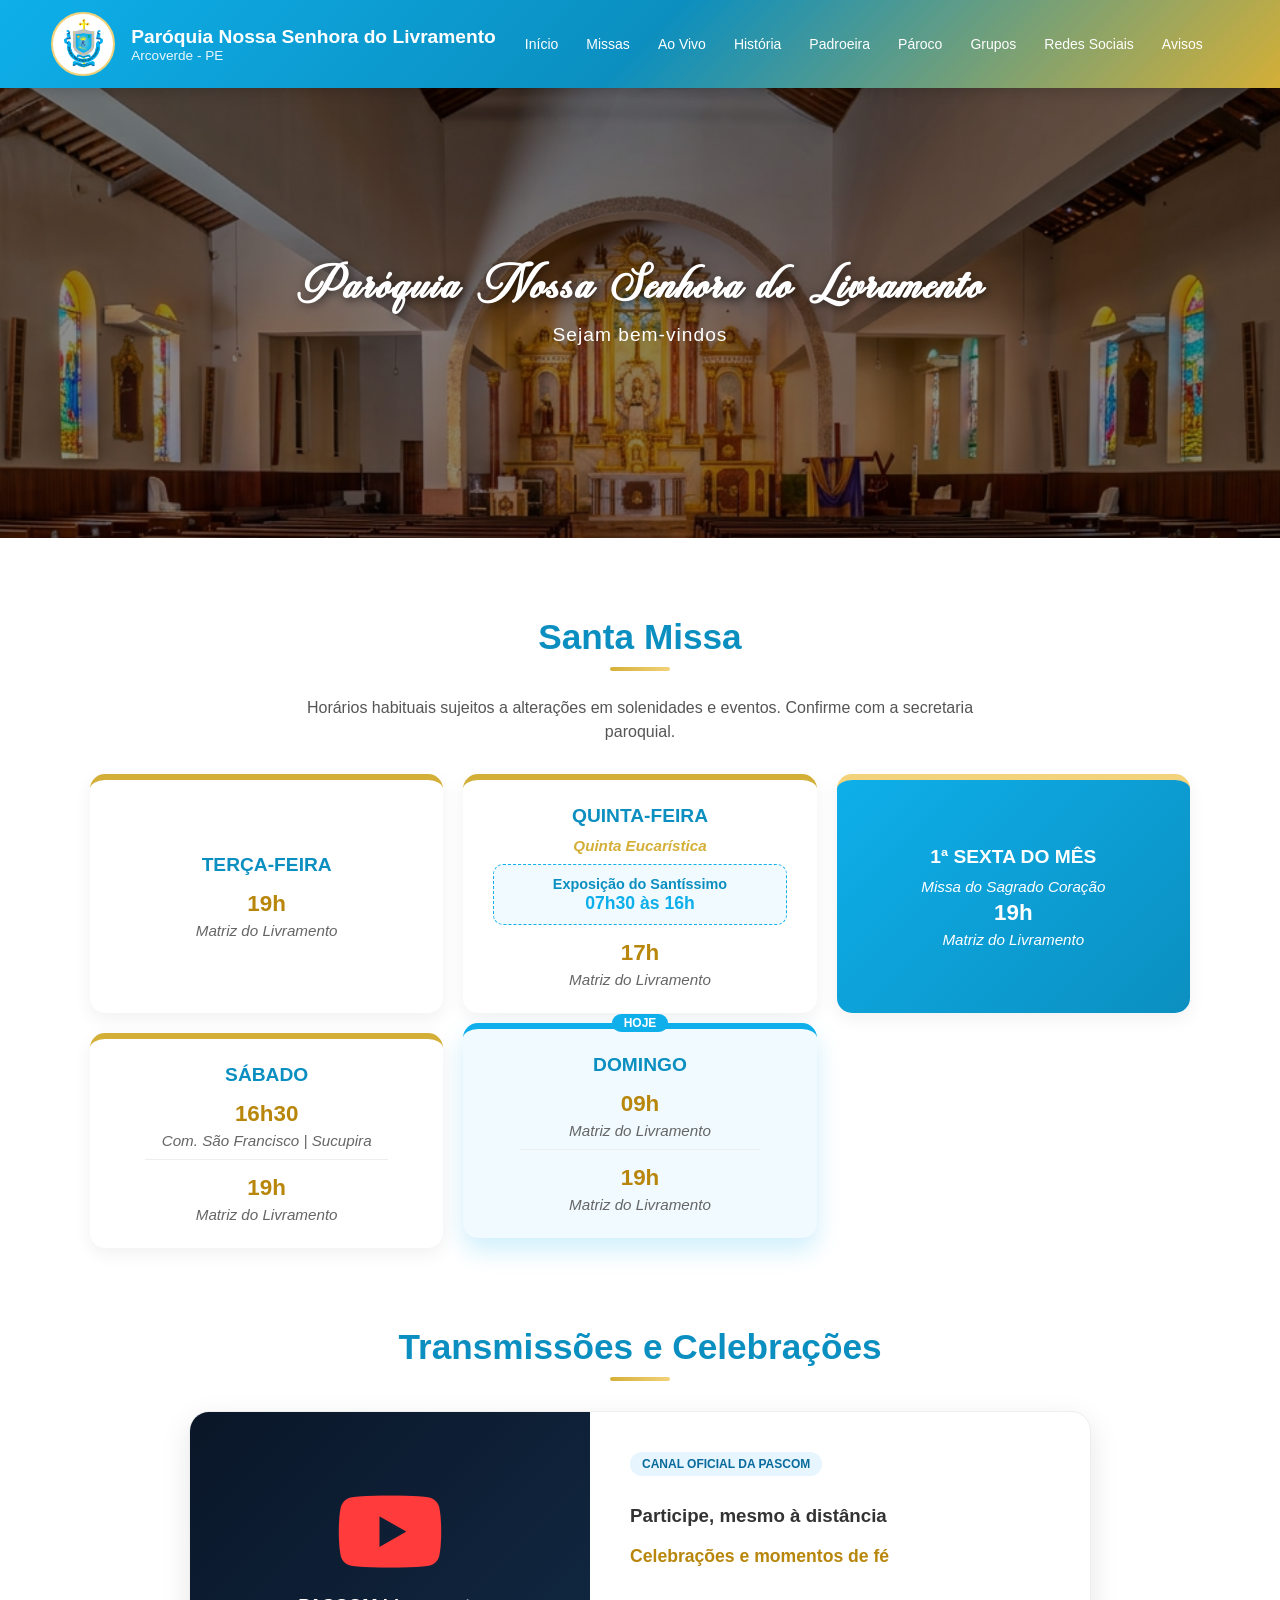
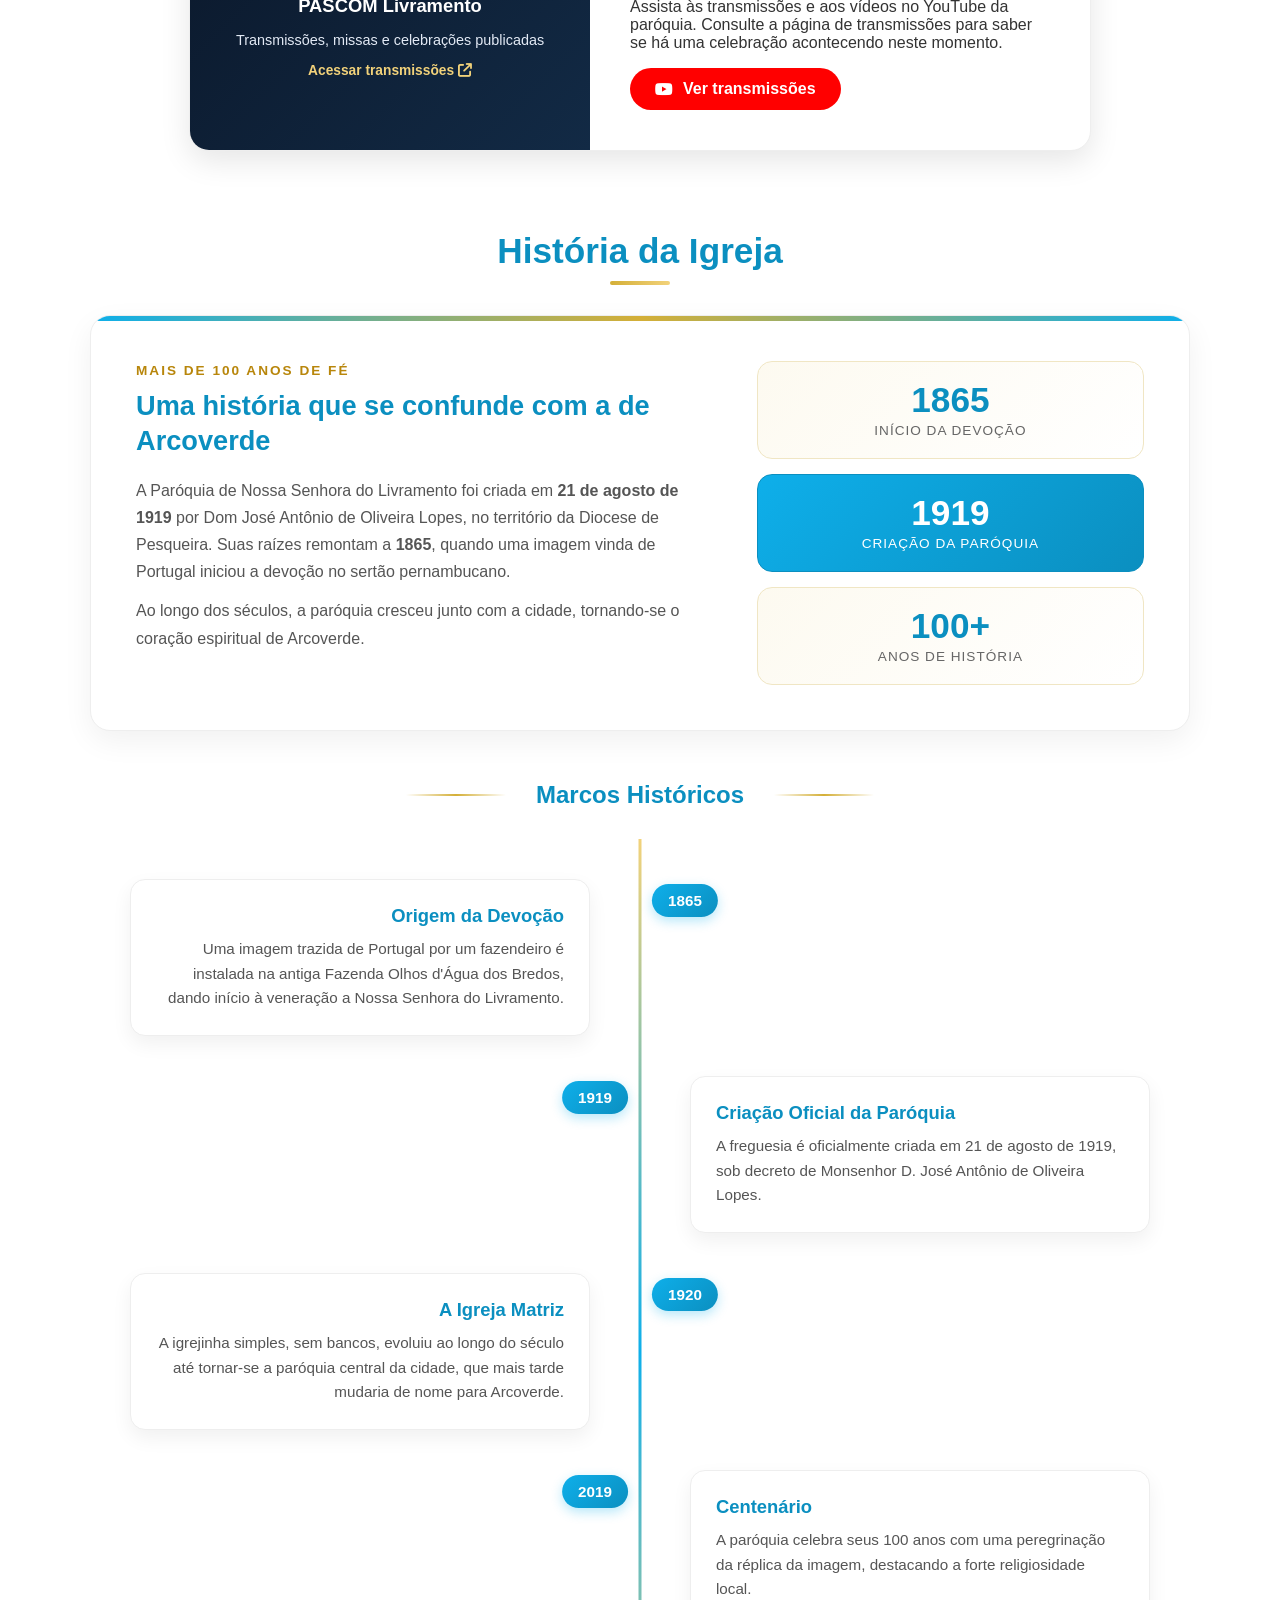
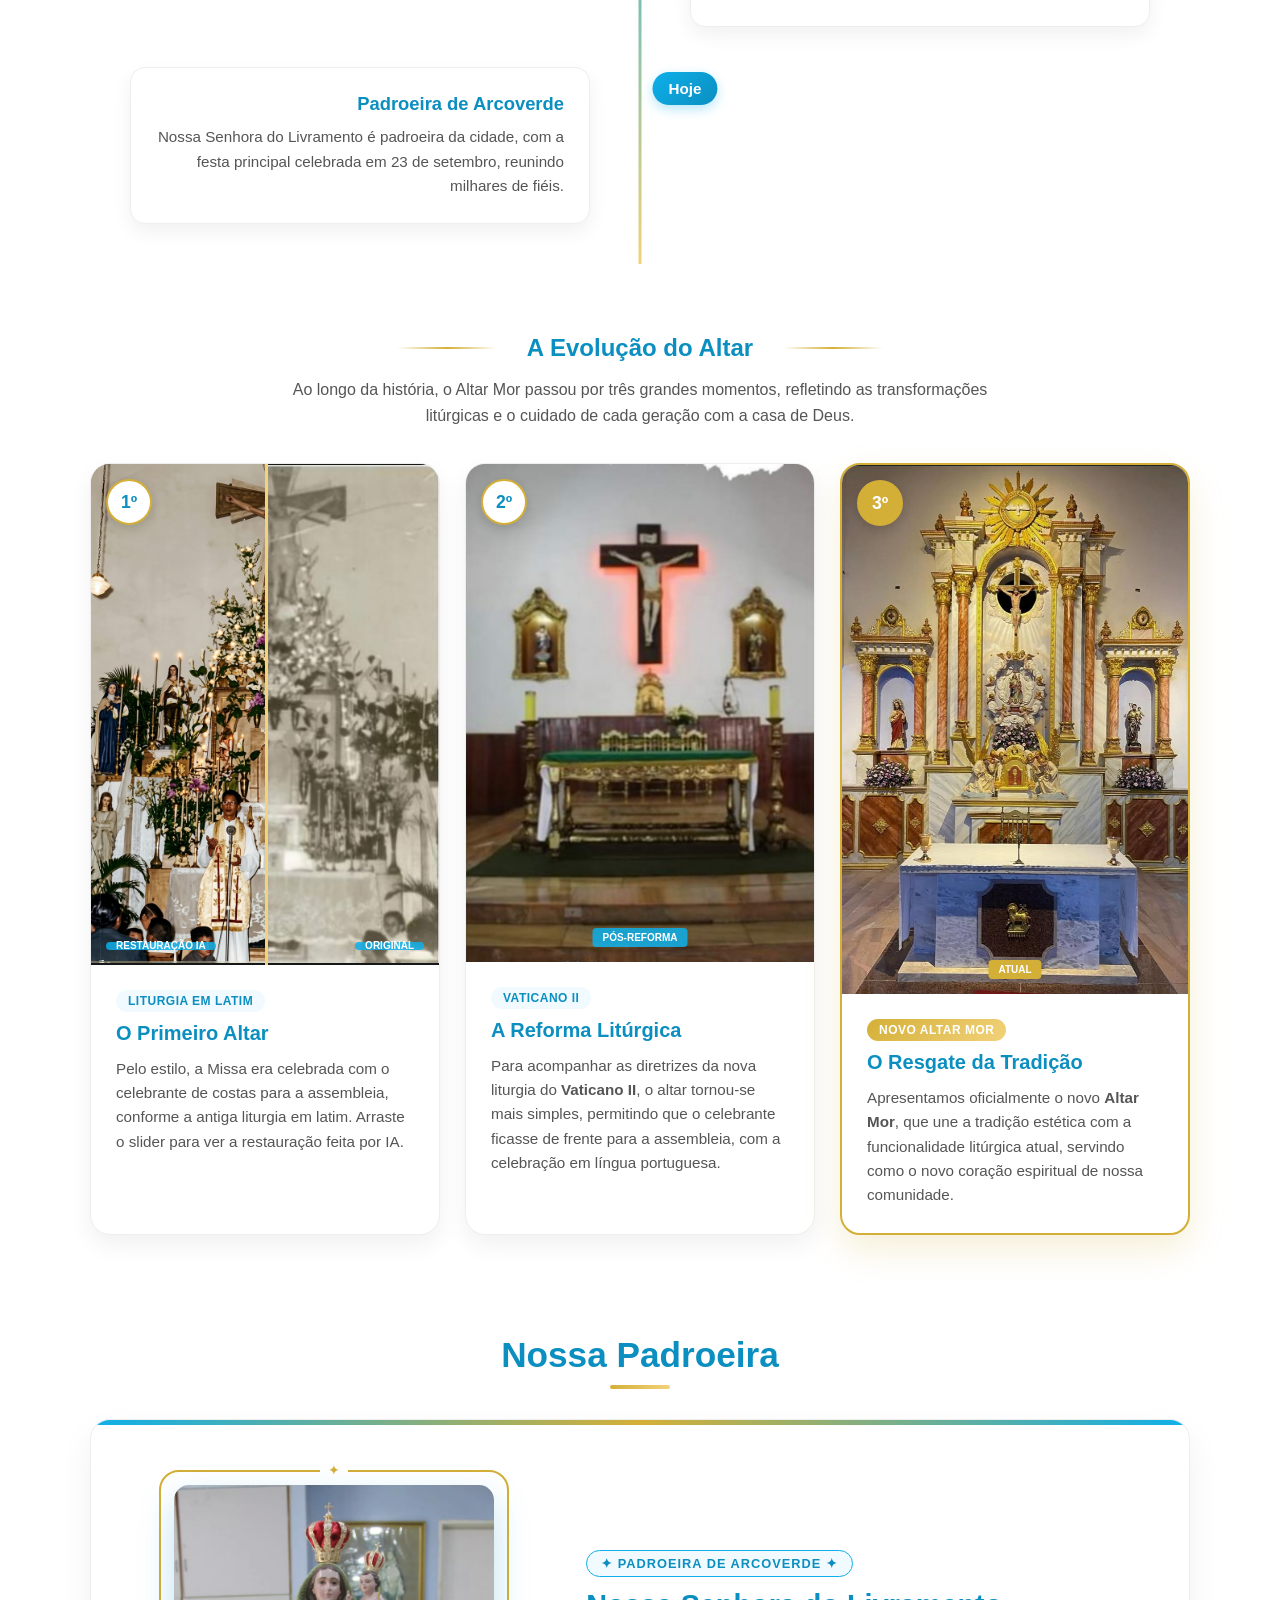
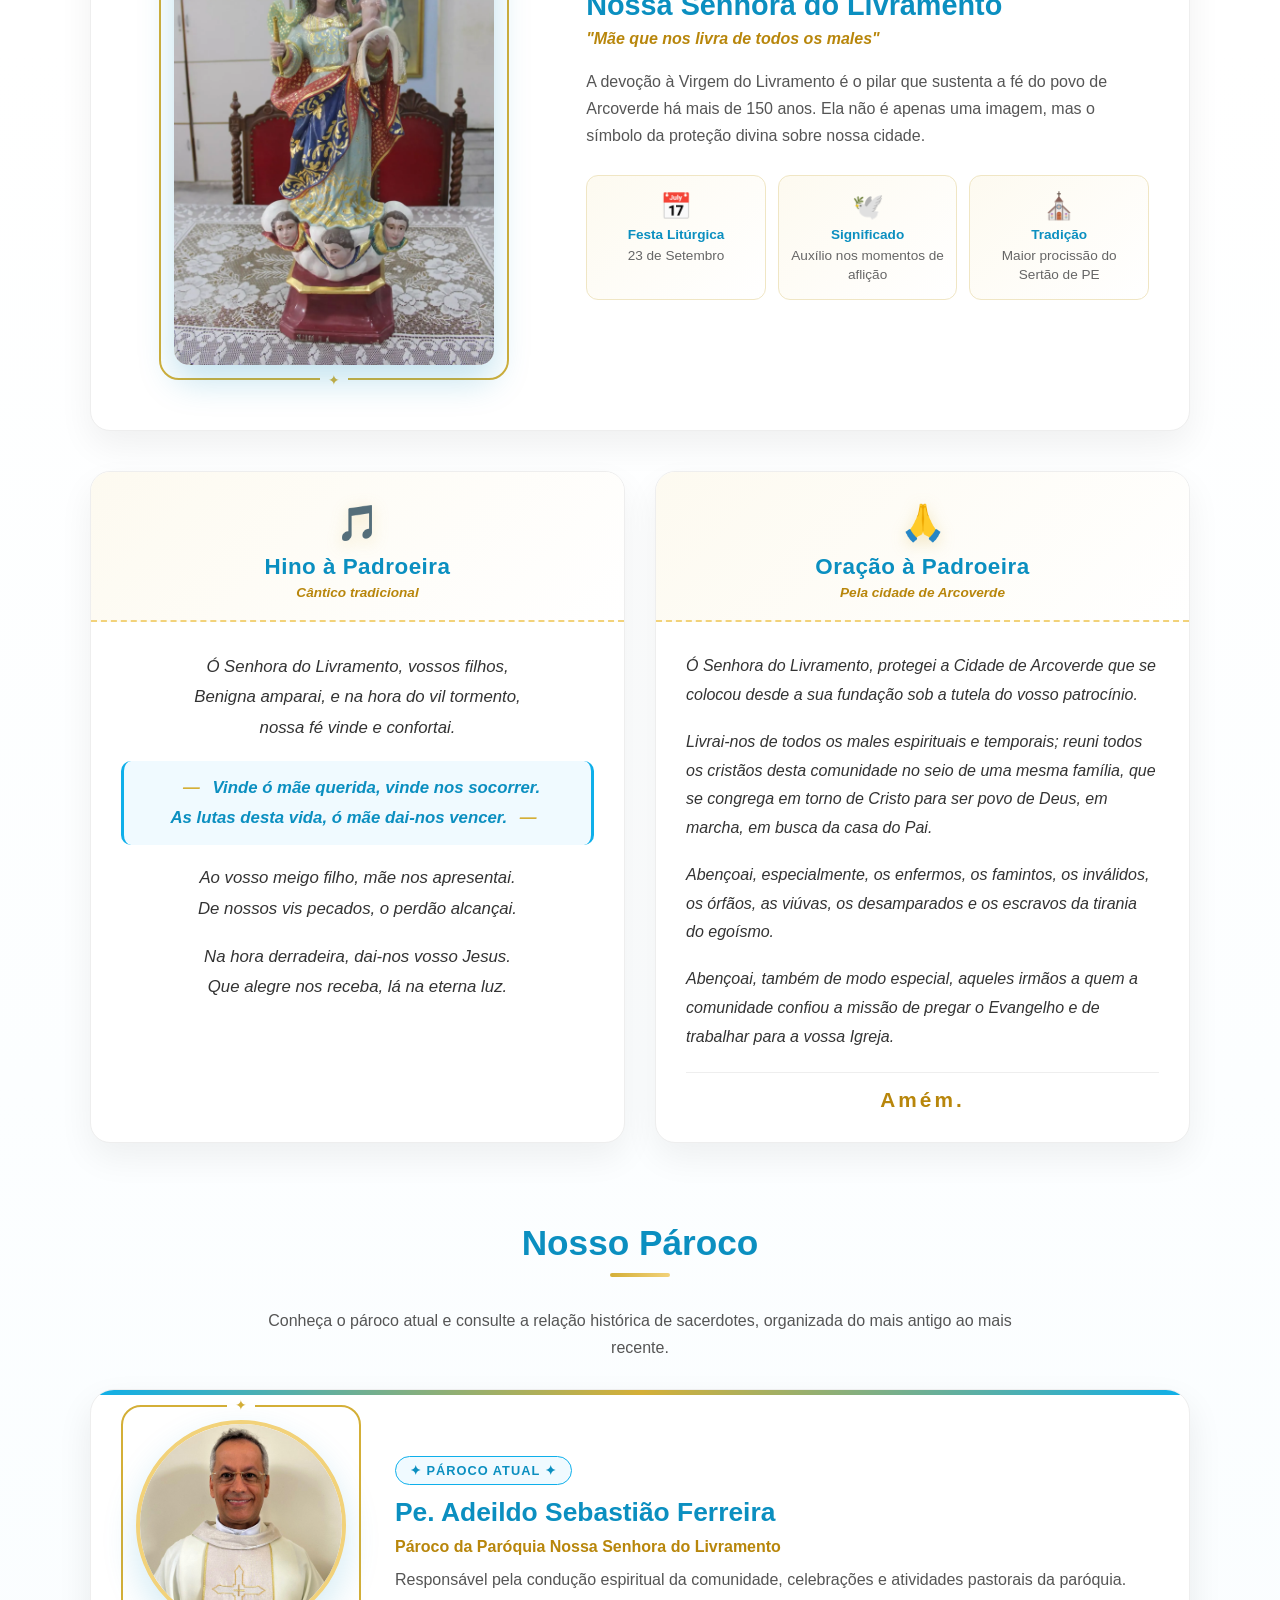
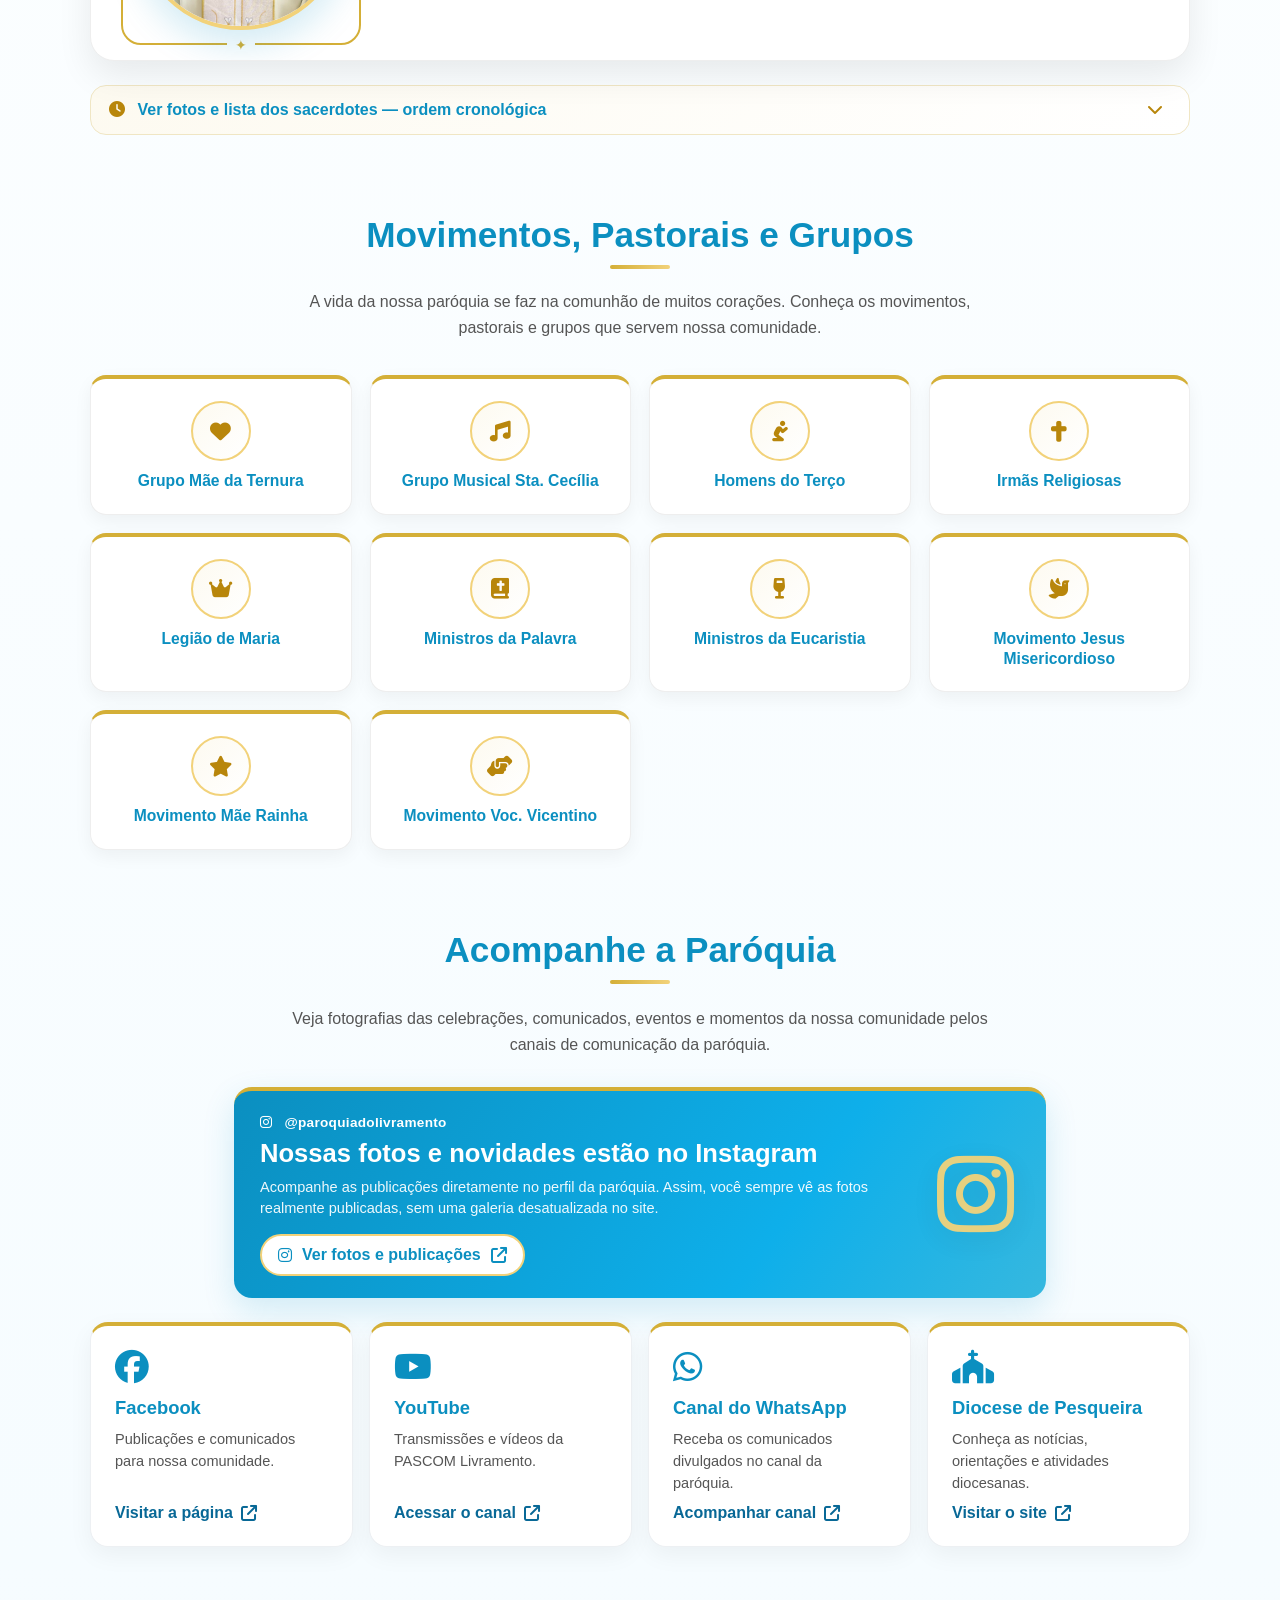
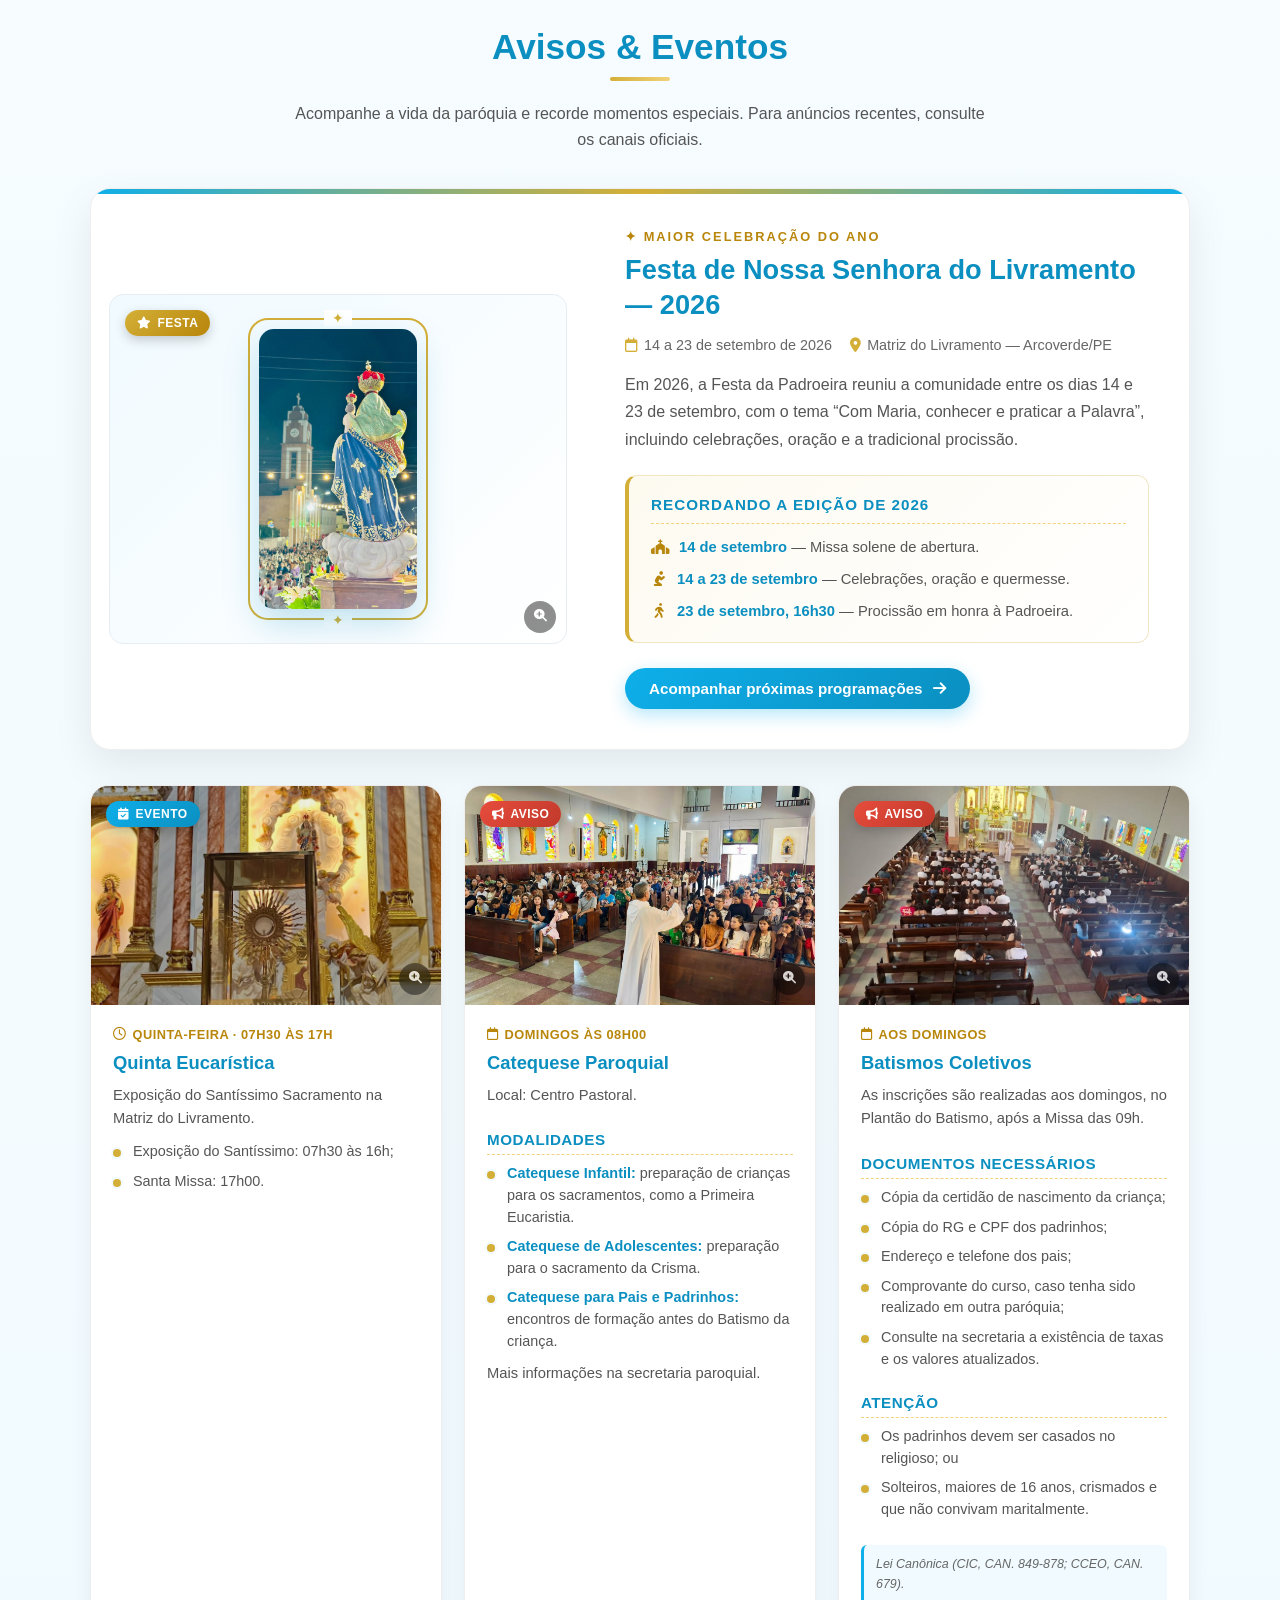
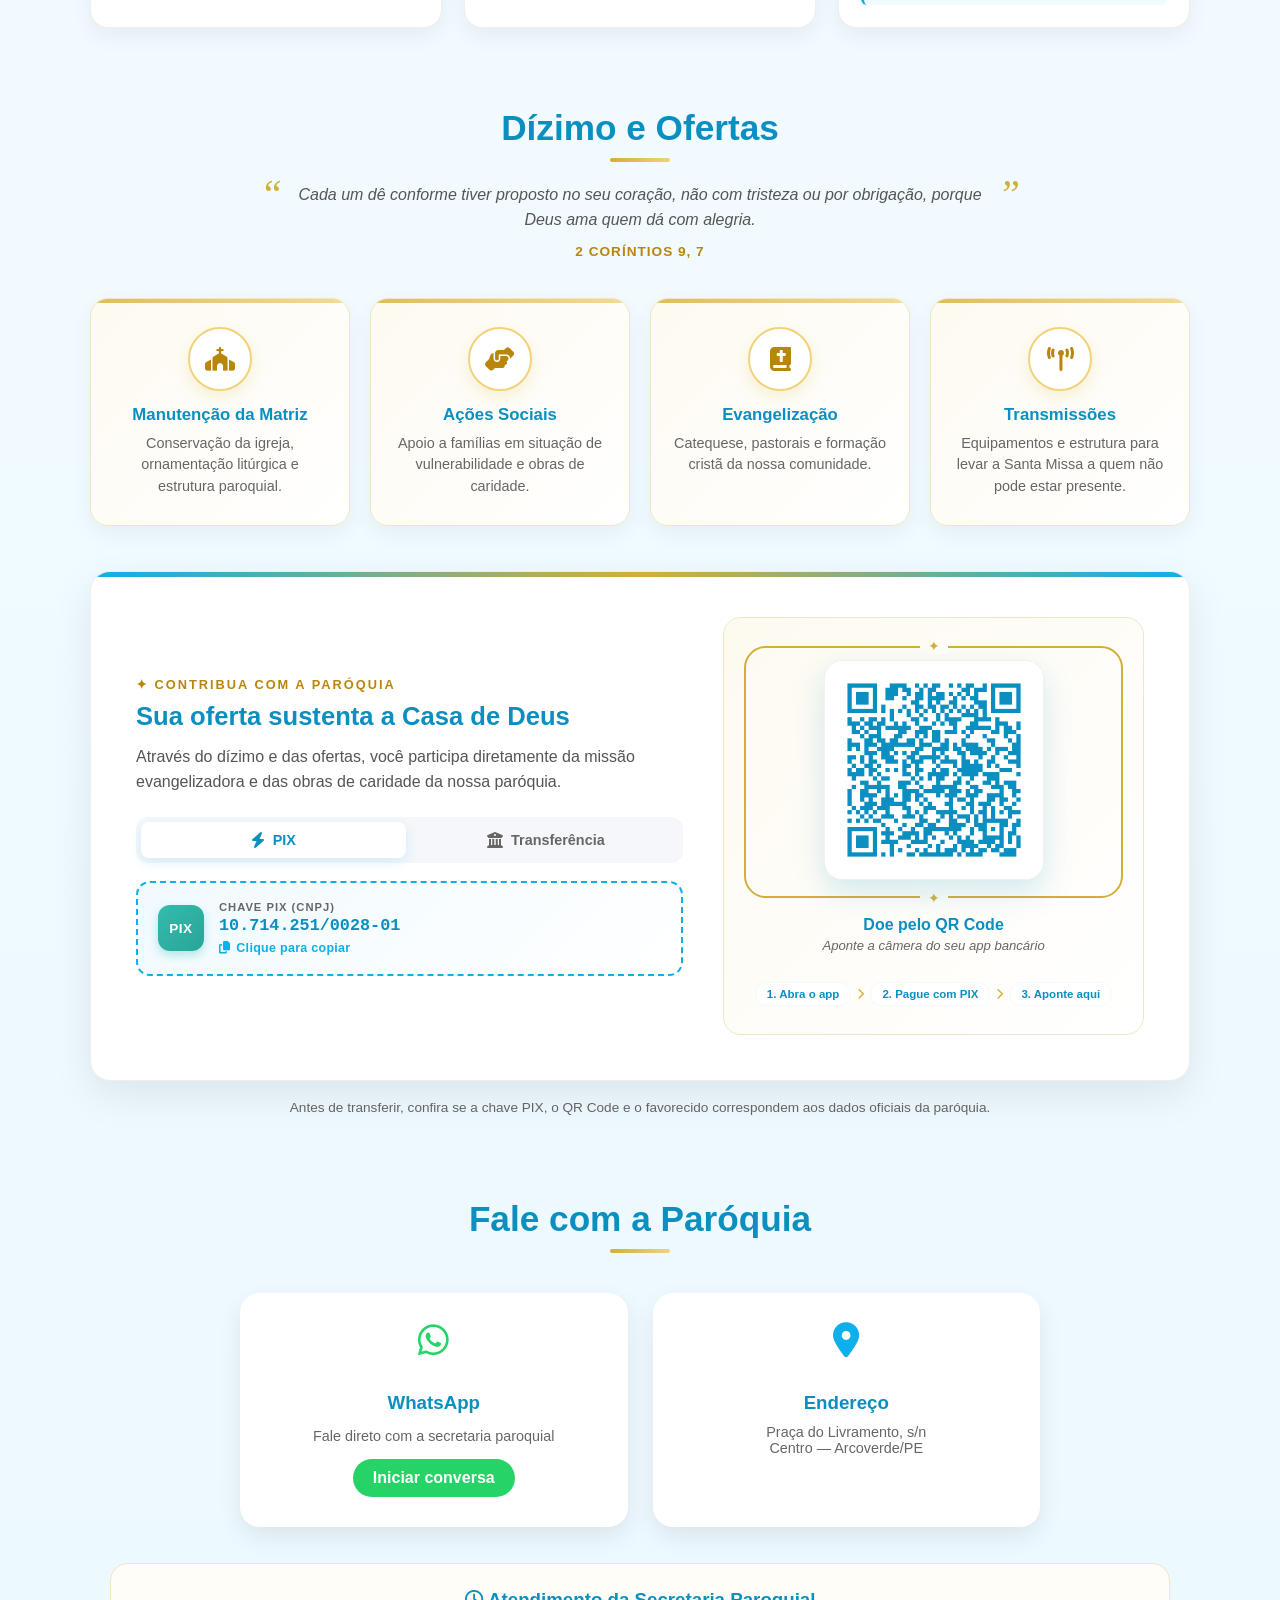
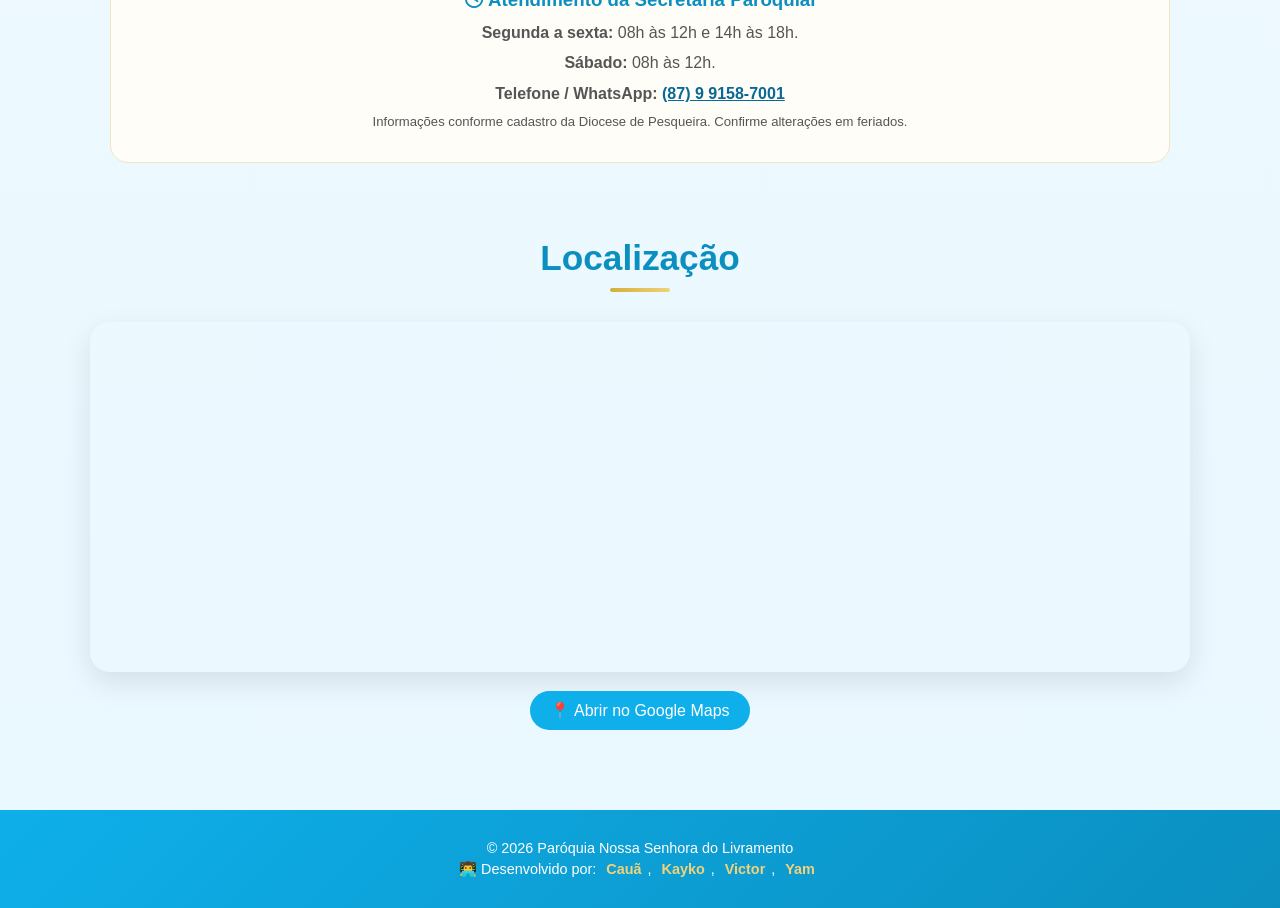
==== commit e19ce17f: "Add files via upload" ====
--- a/index.html
+++ b/index.html
@@ -488,7 +488,7 @@
                                             <tr><td class="cronologia-foto"><span class="retrato-paroco" data-retrato="paroco_24" aria-label="Retrato de Pe. João Paulo ainda não fornecido"><i class="fas fa-user" aria-hidden="true"></i><span>Sem foto</span></span></td><td class="cronologia-ano">2007</td><td>Pe. João Paulo</td><td>Ord. 20.04.2007</td><td><span class="cronologia-tipo">Ordenação</span></td></tr>
                                             <tr><td class="cronologia-foto"><span class="retrato-paroco" data-retrato="paroco_25" aria-label="Retrato de Pe. Fábio José ainda não fornecido"><i class="fas fa-user" aria-hidden="true"></i><span>Sem foto</span></span></td><td class="cronologia-ano">2007</td><td>Pe. Fábio José</td><td>Ord. 28.07.2007</td><td><span class="cronologia-tipo">Ordenação</span></td></tr>
                                             <tr><td class="cronologia-foto"><span class="retrato-paroco" data-retrato="paroco_26" aria-label="Retrato de Pe. Fábio Amaro ainda não fornecido"><i class="fas fa-user" aria-hidden="true"></i><span>Sem foto</span></span></td><td class="cronologia-ano">2007</td><td>Pe. Fábio Amaro</td><td>Ord. 04.11.2007</td><td><span class="cronologia-tipo">Ordenação</span></td></tr>
-                                            <tr><td class="cronologia-foto"><span class="retrato-atual-indicador">Pároco atual</span></td><td class="cronologia-ano">2007</td><td>Pe. Adeildo Sebastião Ferreira</td><td>2007 até a atualidade</td><td><span class="cronologia-tipo">Atuação</span></td></tr>
+                                            <tr><td class="cronologia-foto"><button type="button" class="retrato-paroco retrato-atual-clicavel" id="abrir-foto-paroco-atual-lista" aria-haspopup="dialog" aria-label="Ver Pe. Adeildo Sebastião Ferreira e comparar foto original com restaurada"><img src="assets/fotos/parocos/Adeildo-Restaurada-Lista.png" alt="Pe. Adeildo Sebastião Ferreira" loading="lazy"></button></td><td class="cronologia-ano">2007</td><td>Pe. Adeildo Sebastião Ferreira</td><td>2007 até a atualidade</td><td><span class="cronologia-tipo">Atuação</span></td></tr>
                                             </tbody>
                                         </table>
                                     </div>
@@ -530,7 +530,7 @@
                     <div>
                         <span class="redes-perfil"><i class="fab fa-instagram" aria-hidden="true"></i> @paroquiadolivramento</span>
                         <h3>Nossas fotos e novidades estão no Instagram</h3>
-                        <p>Acompanhe também a Paróquia Nossa Senhora do Livramento pelas redes sociais! Confira fotos, vídeos, momentos especiais e publicações da nossa comunidade. As redes sociais complementam nosso site oficial, aproximando ainda mais a paróquia dos fiéis.</p>
+                        <p>Acompanhe as publicações diretamente no perfil da paróquia. Assim, você sempre vê as fotos realmente publicadas, sem uma galeria desatualizada no site.</p>
                         <a class="redes-btn" href="https://www.instagram.com/paroquiadolivramento/" target="_blank" rel="noopener noreferrer">
                             <i class="fab fa-instagram" aria-hidden="true"></i> Ver fotos e publicações <i class="fas fa-arrow-up-right-from-square" aria-hidden="true"></i>
                         </a>
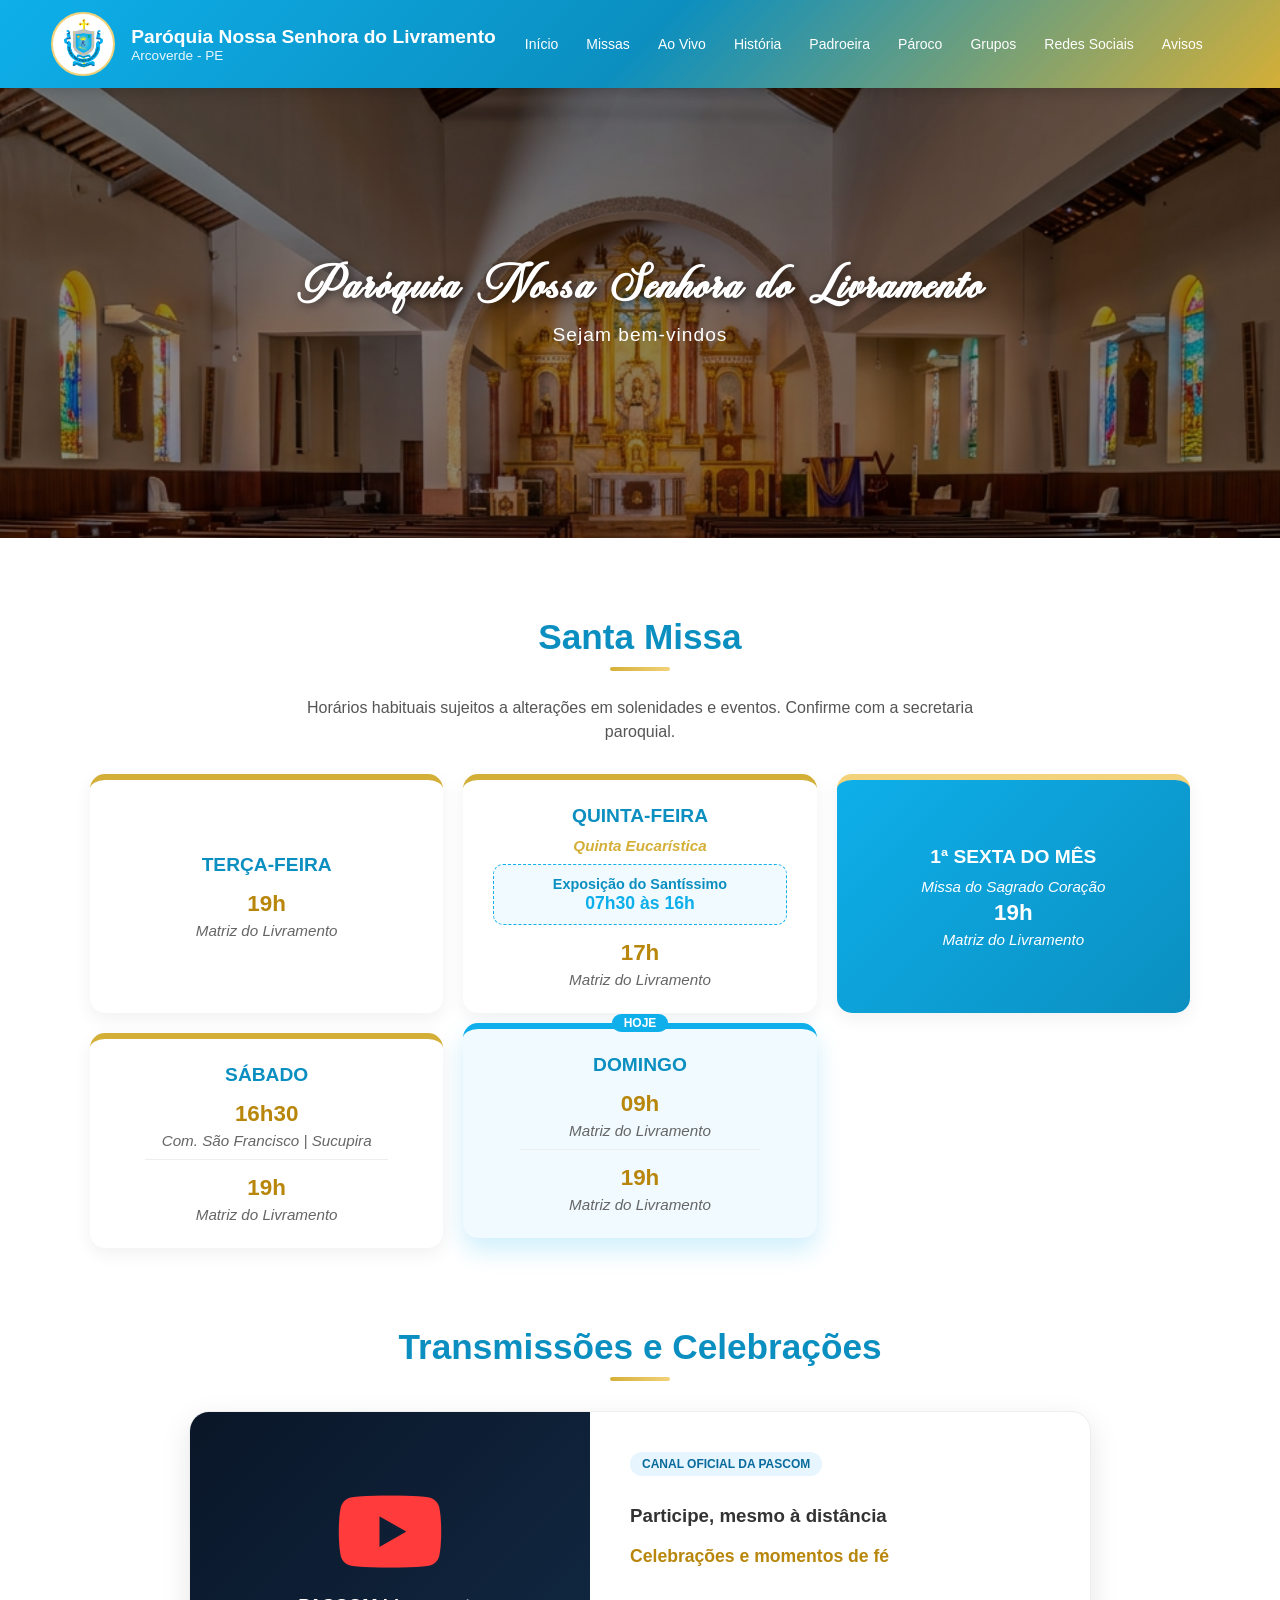
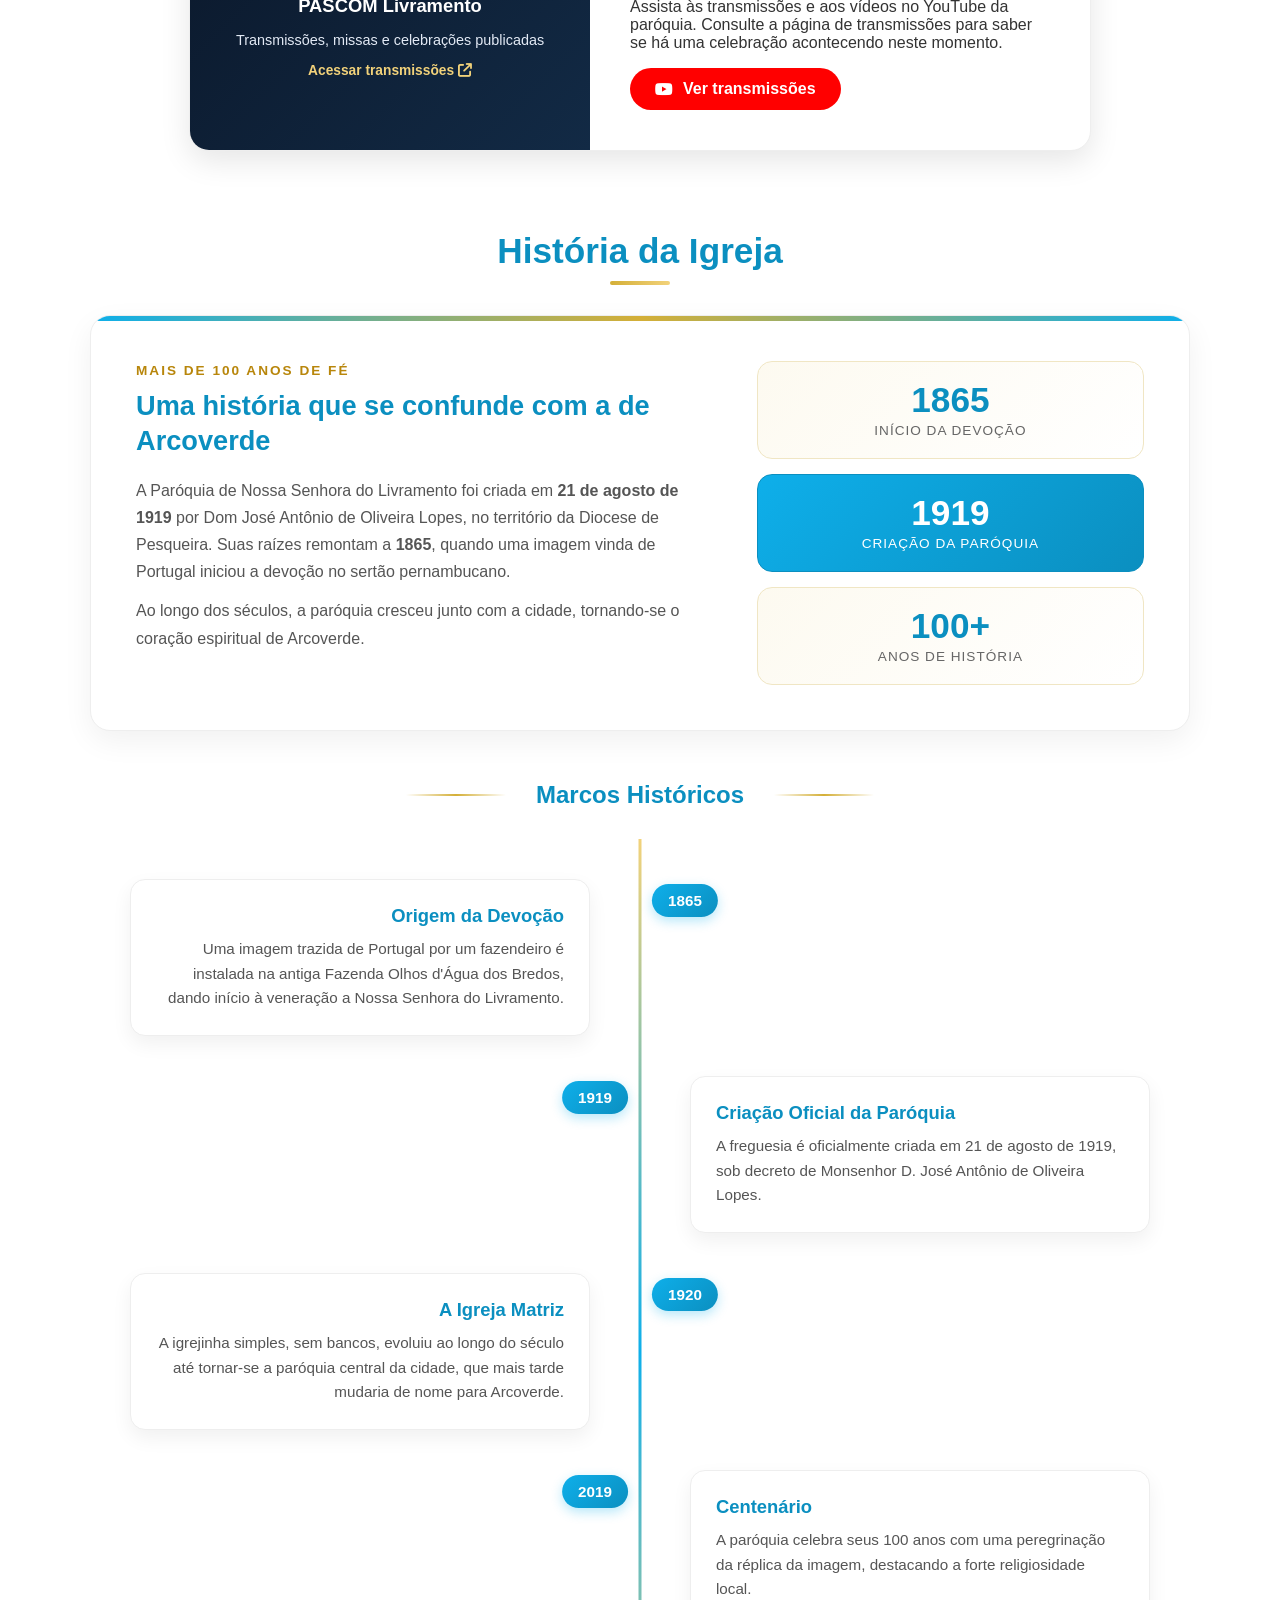
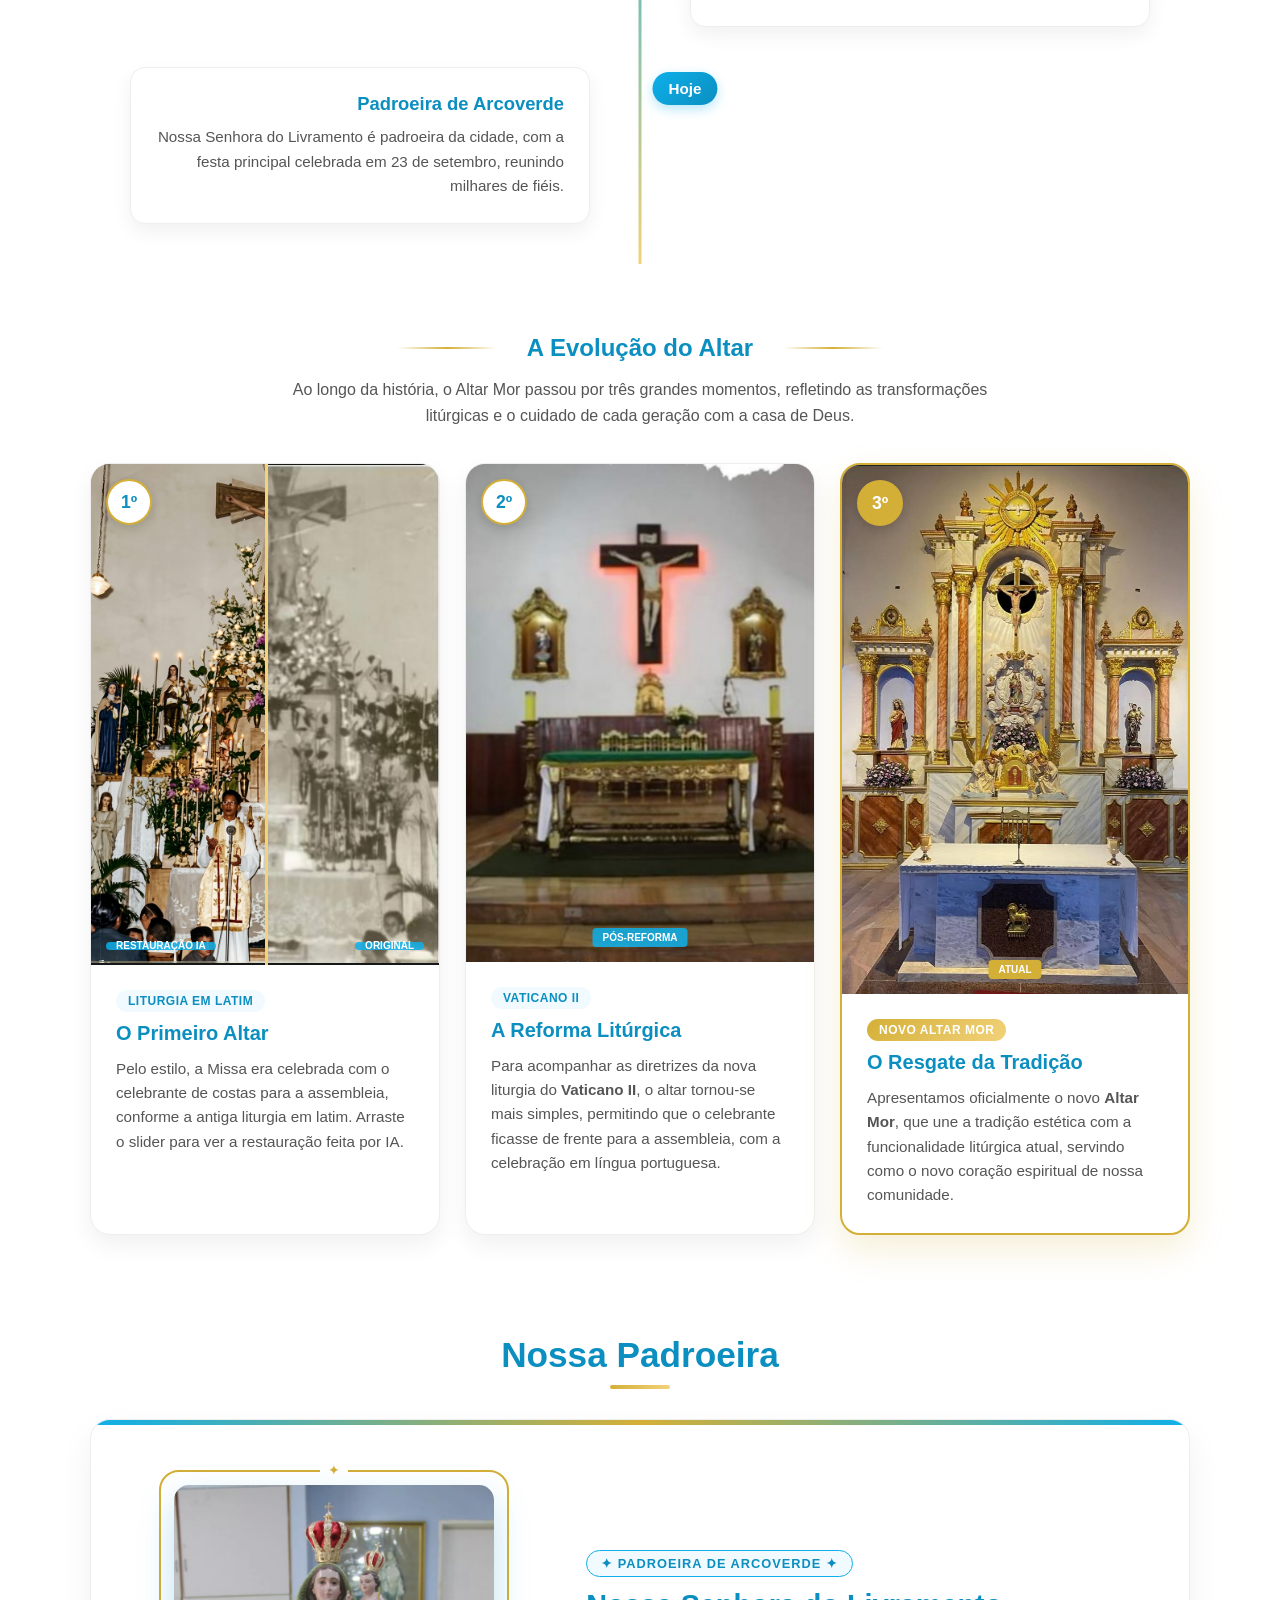
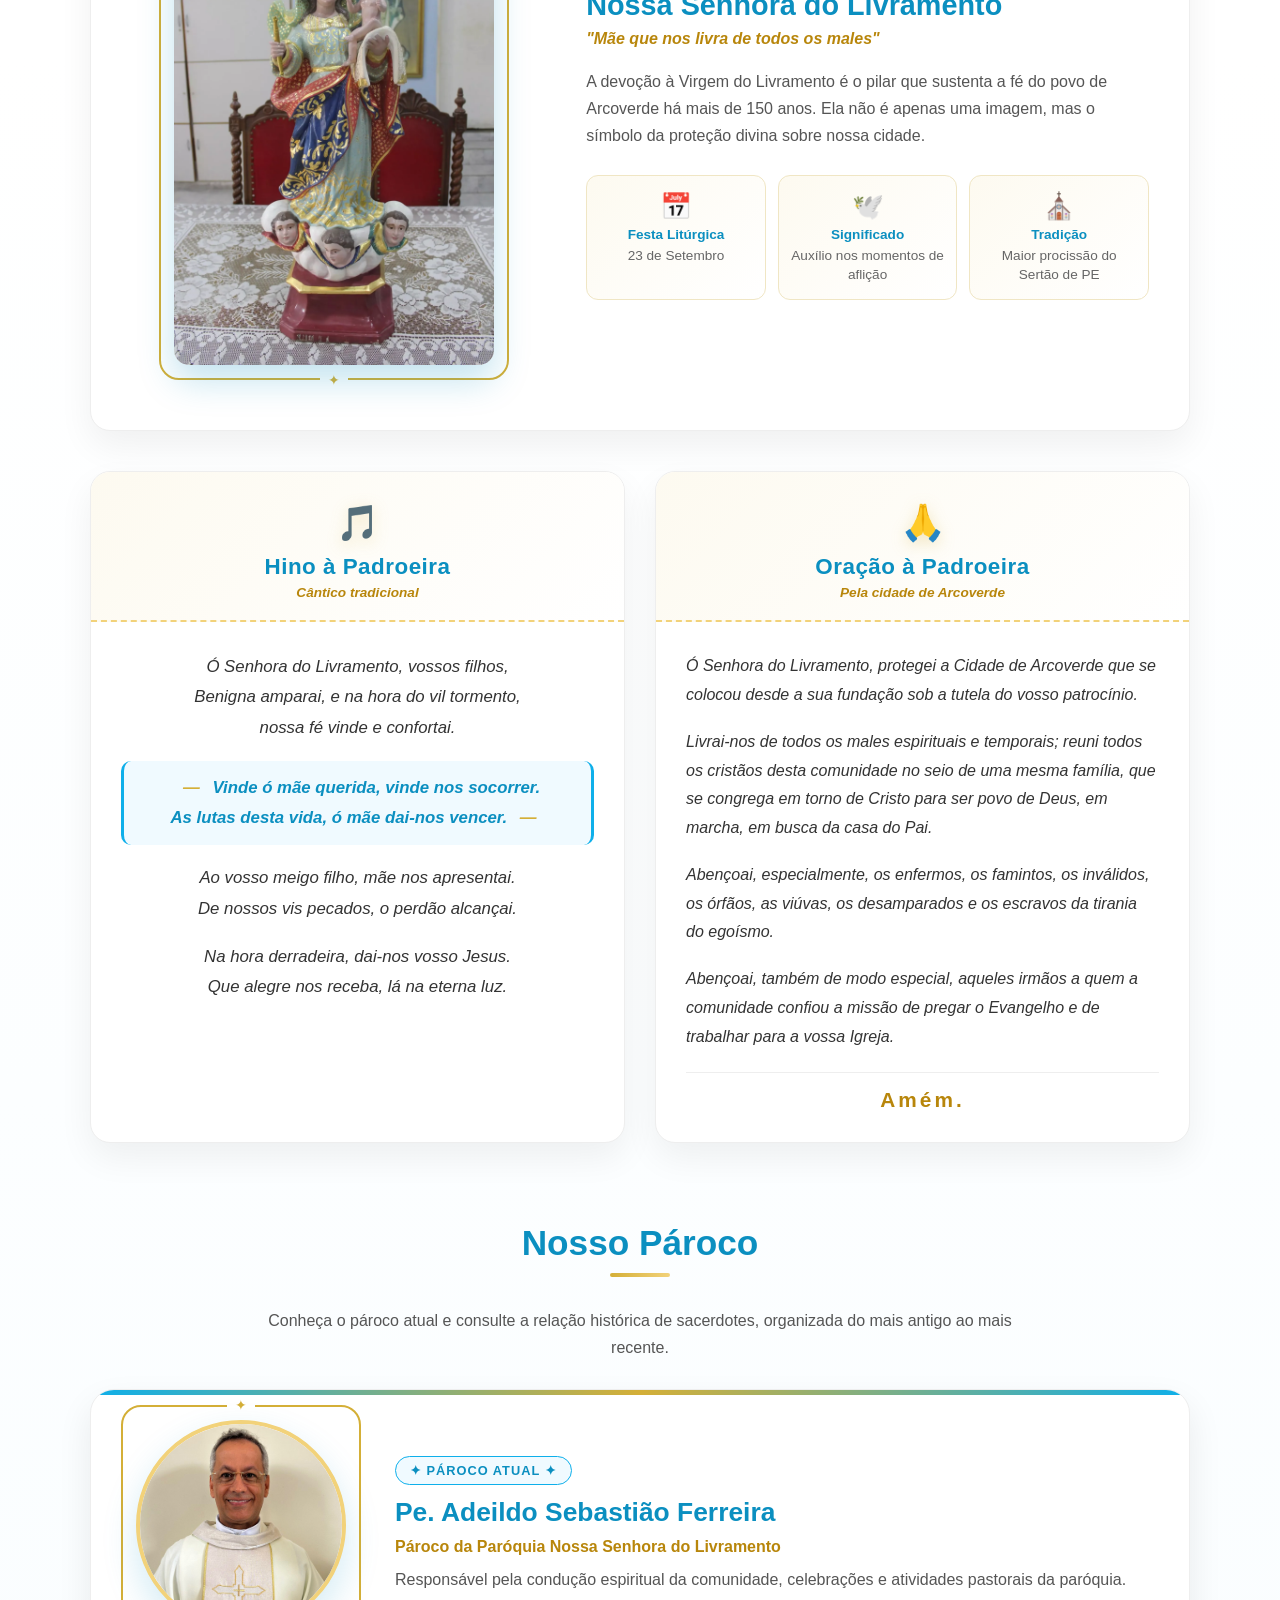
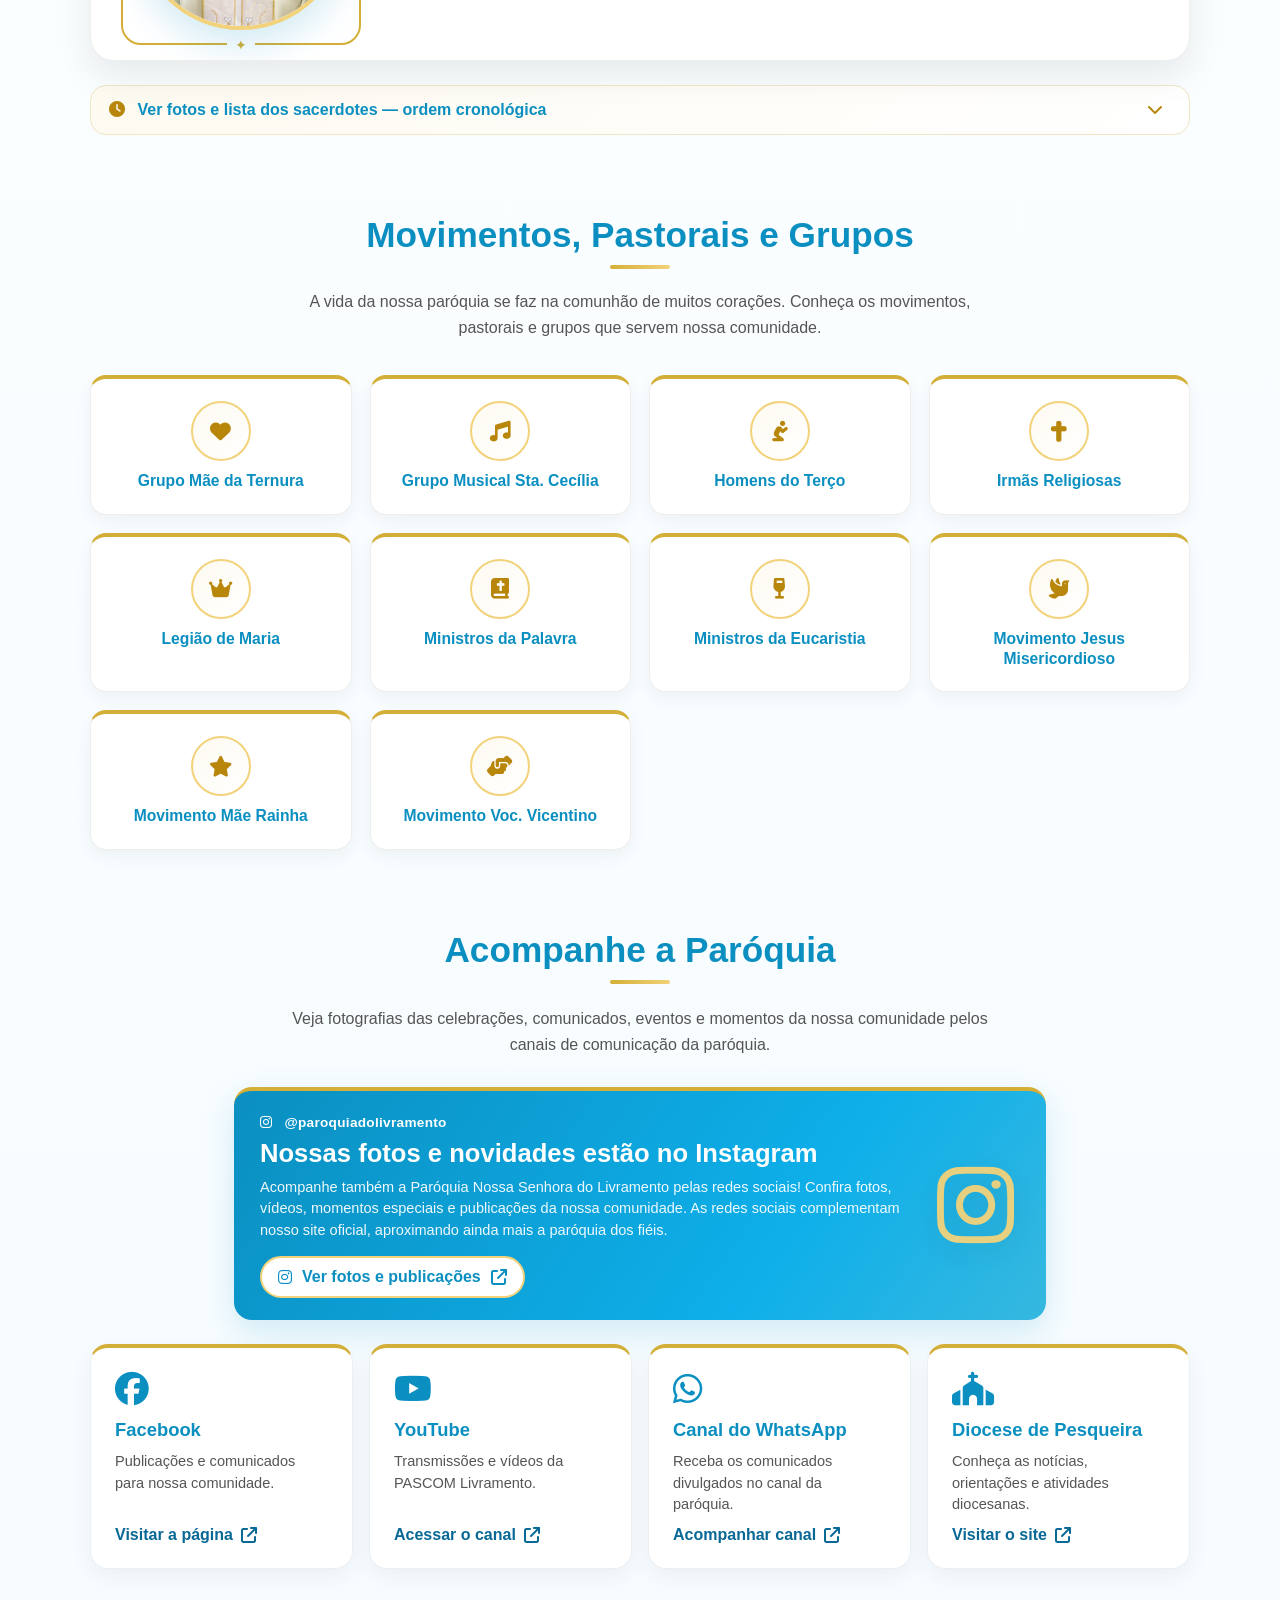
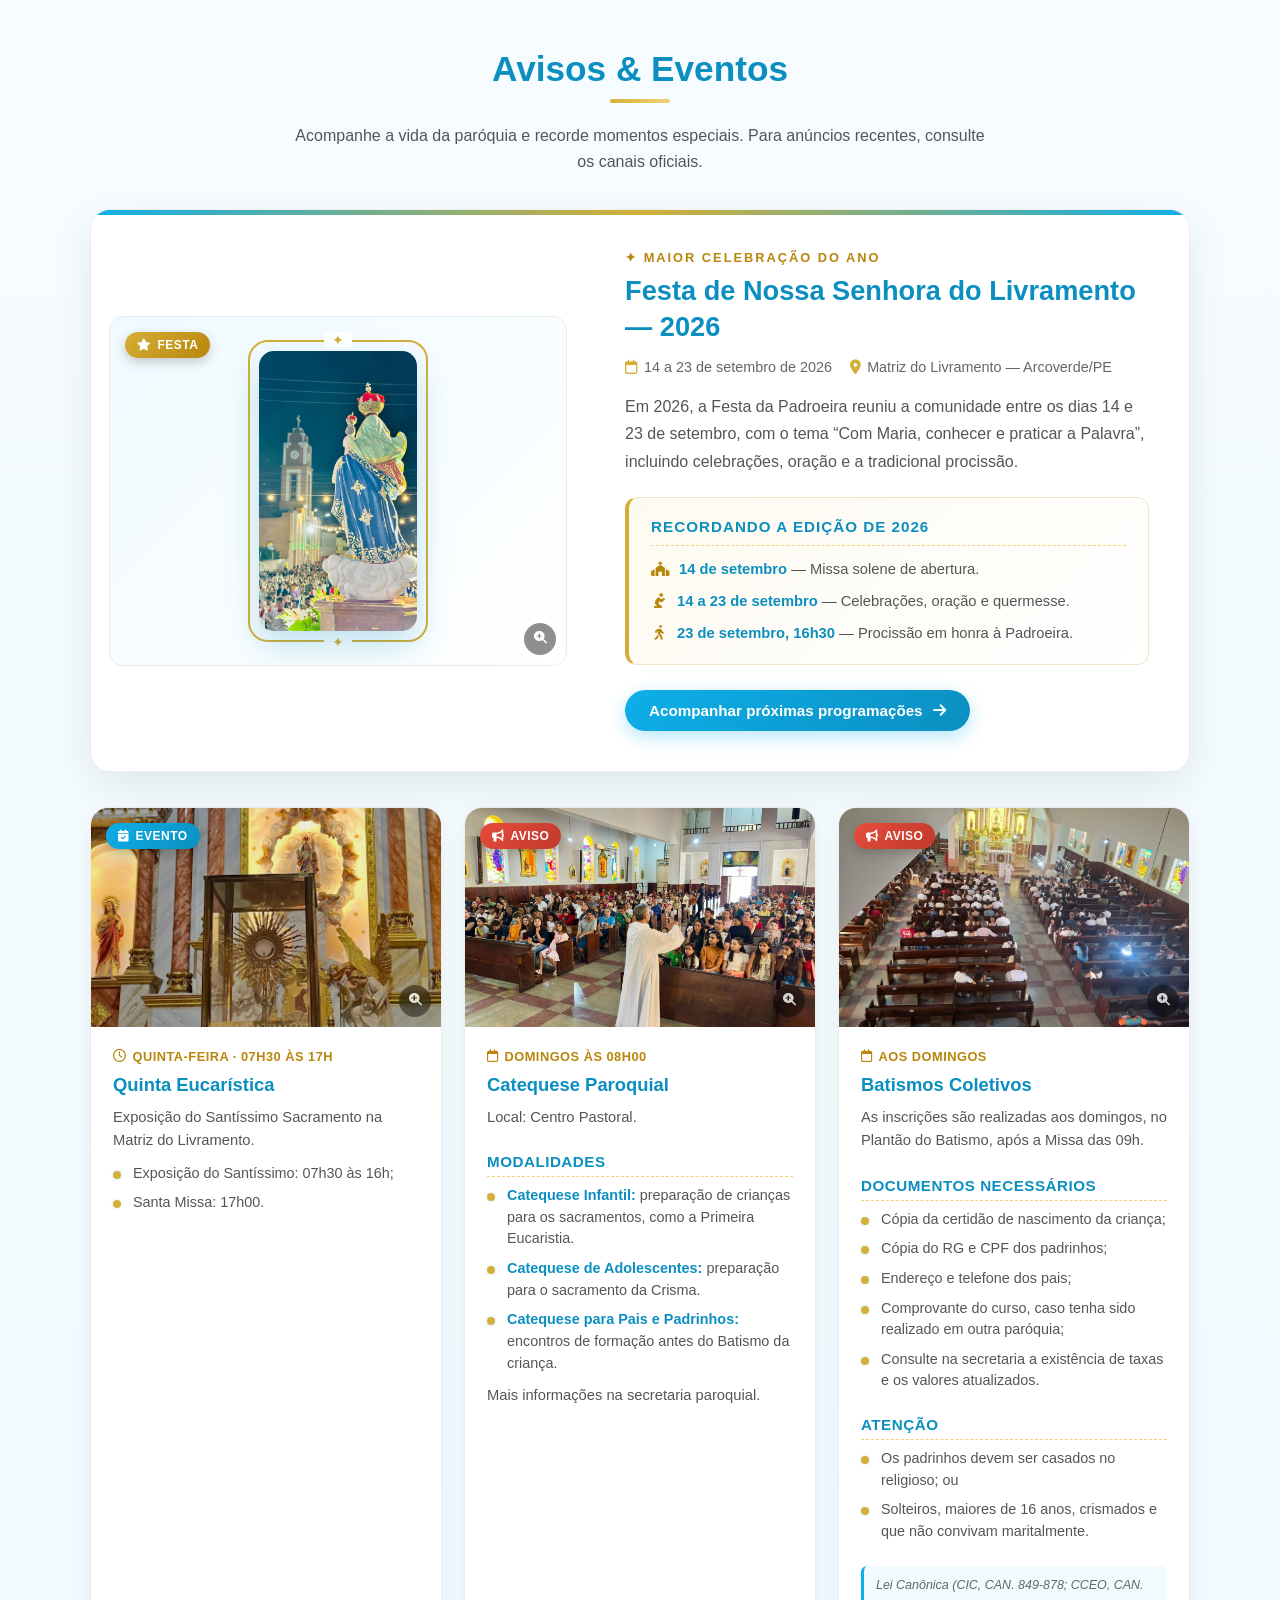
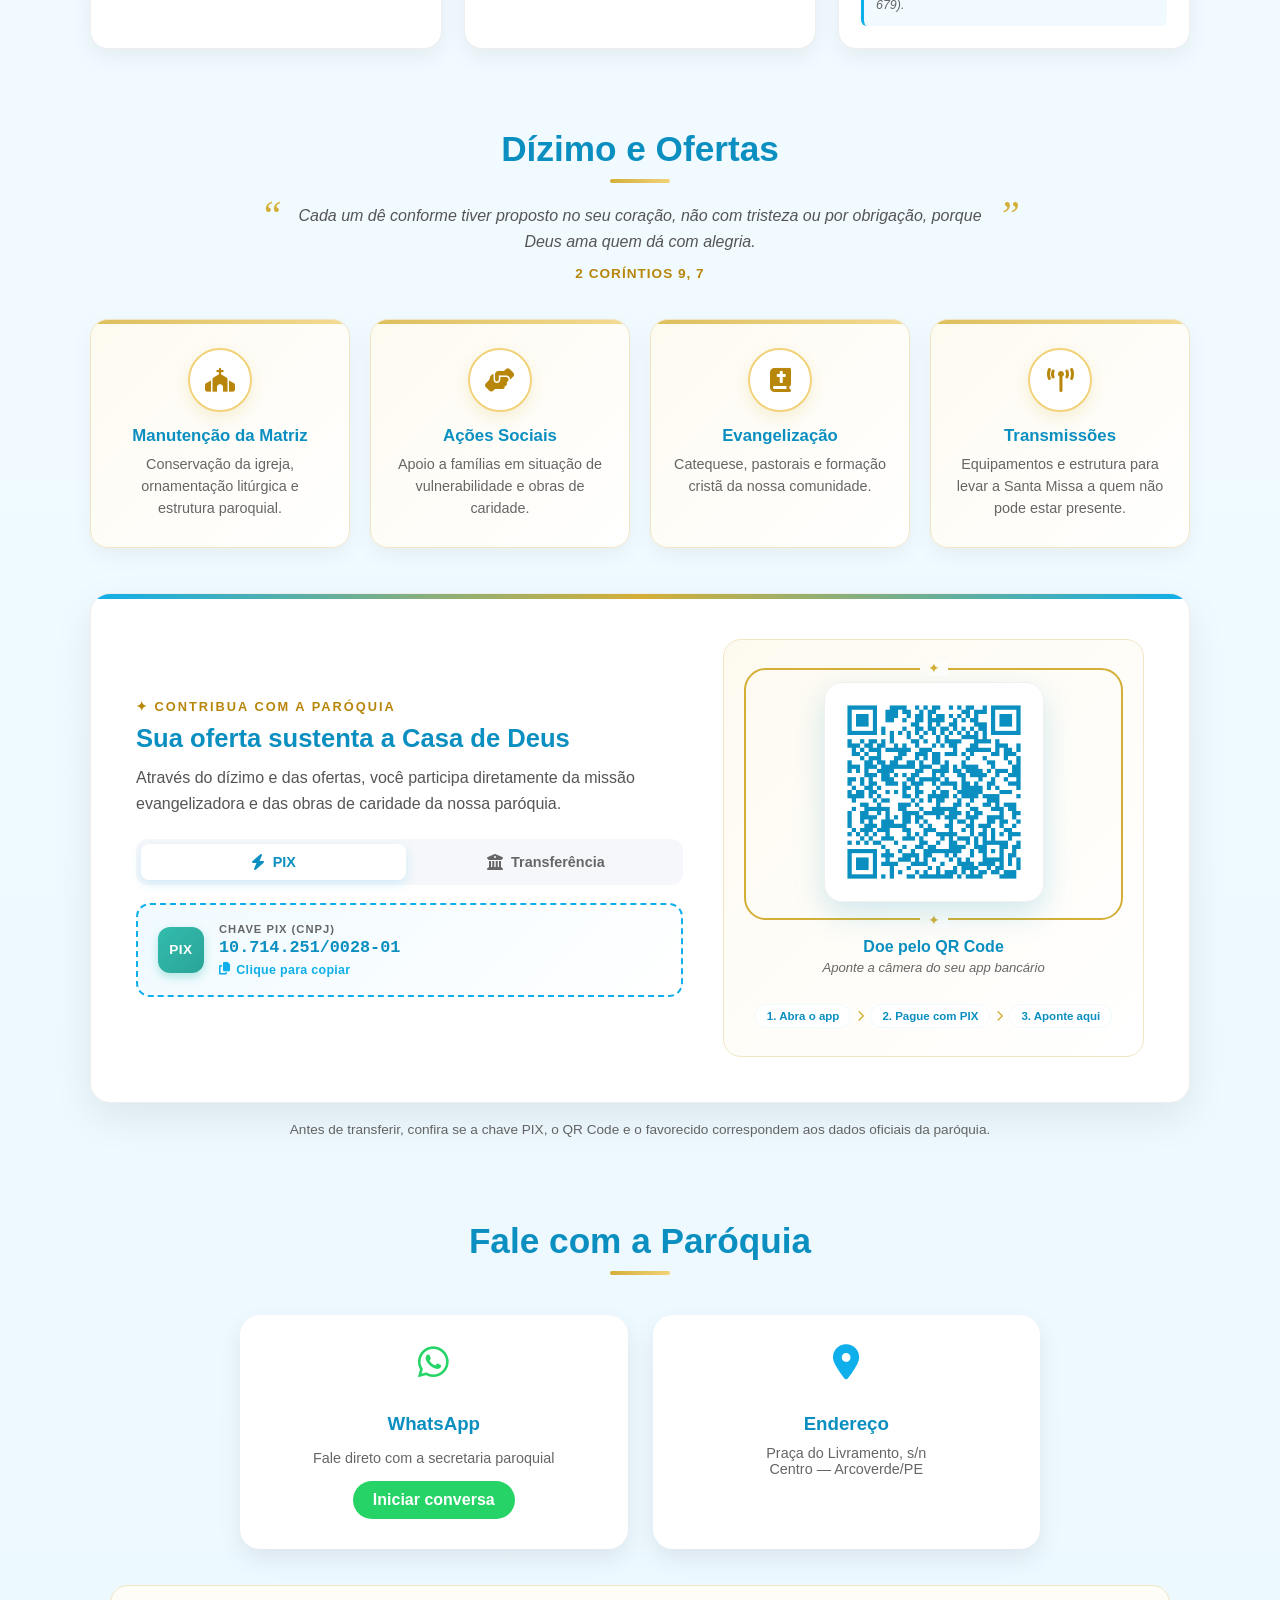
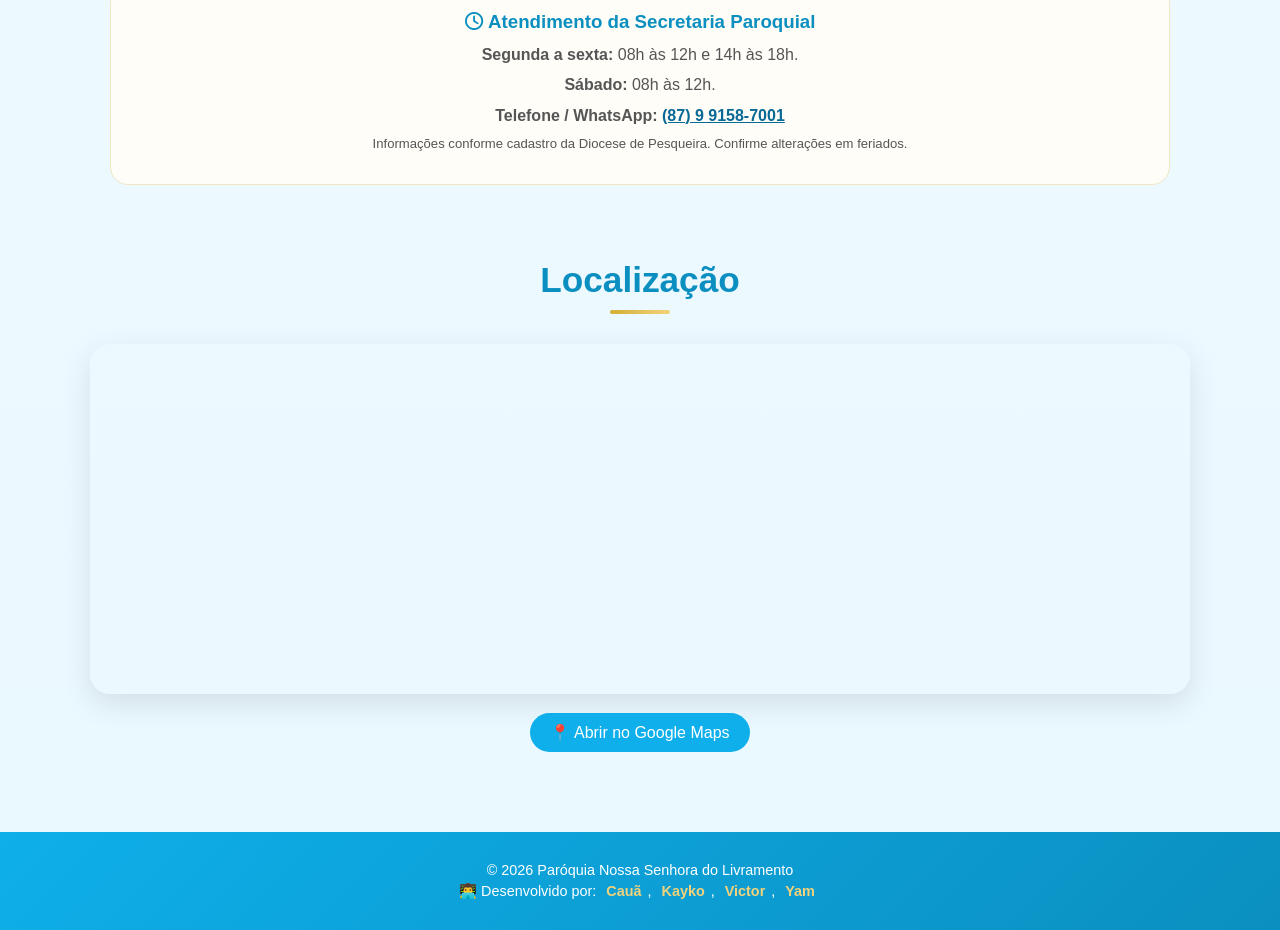
==== commit 21b47405: "Revise Instagram section with updated description Updated the paragraph to provide more detailed inf" ====
--- a/index.html
+++ b/index.html
@@ -530,7 +530,7 @@
                     <div>
                         <span class="redes-perfil"><i class="fab fa-instagram" aria-hidden="true"></i> @paroquiadolivramento</span>
                         <h3>Nossas fotos e novidades estão no Instagram</h3>
-                        <p>Acompanhe as publicações diretamente no perfil da paróquia. Assim, você sempre vê as fotos realmente publicadas, sem uma galeria desatualizada no site.</p>
+                        <p>Acompanhe também a Paróquia Nossa Senhora do Livramento pelas redes sociais! Confira fotos, vídeos, momentos especiais e publicações da nossa comunidade. As redes sociais complementam nosso site oficial, aproximando ainda mais a paróquia dos fiéis.</p>
                         <a class="redes-btn" href="https://www.instagram.com/paroquiadolivramento/" target="_blank" rel="noopener noreferrer">
                             <i class="fab fa-instagram" aria-hidden="true"></i> Ver fotos e publicações <i class="fas fa-arrow-up-right-from-square" aria-hidden="true"></i>
                         </a>
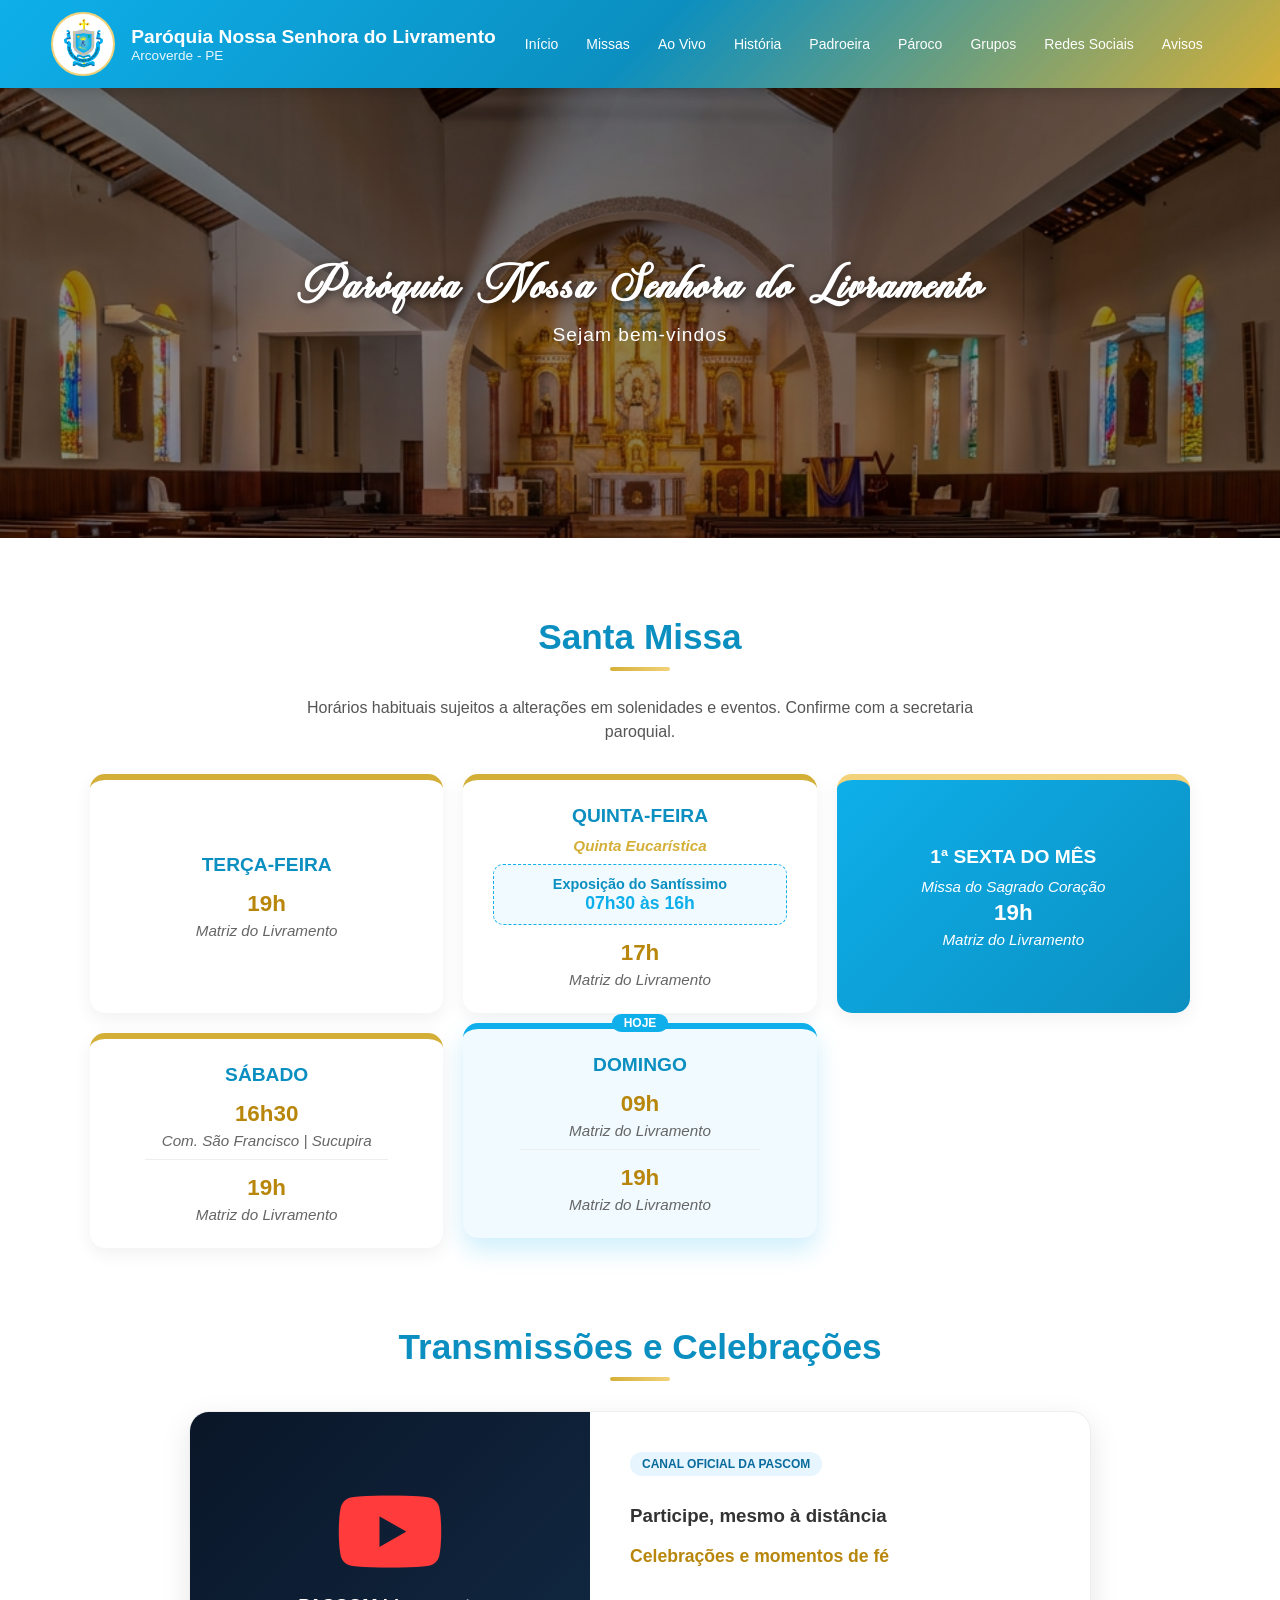
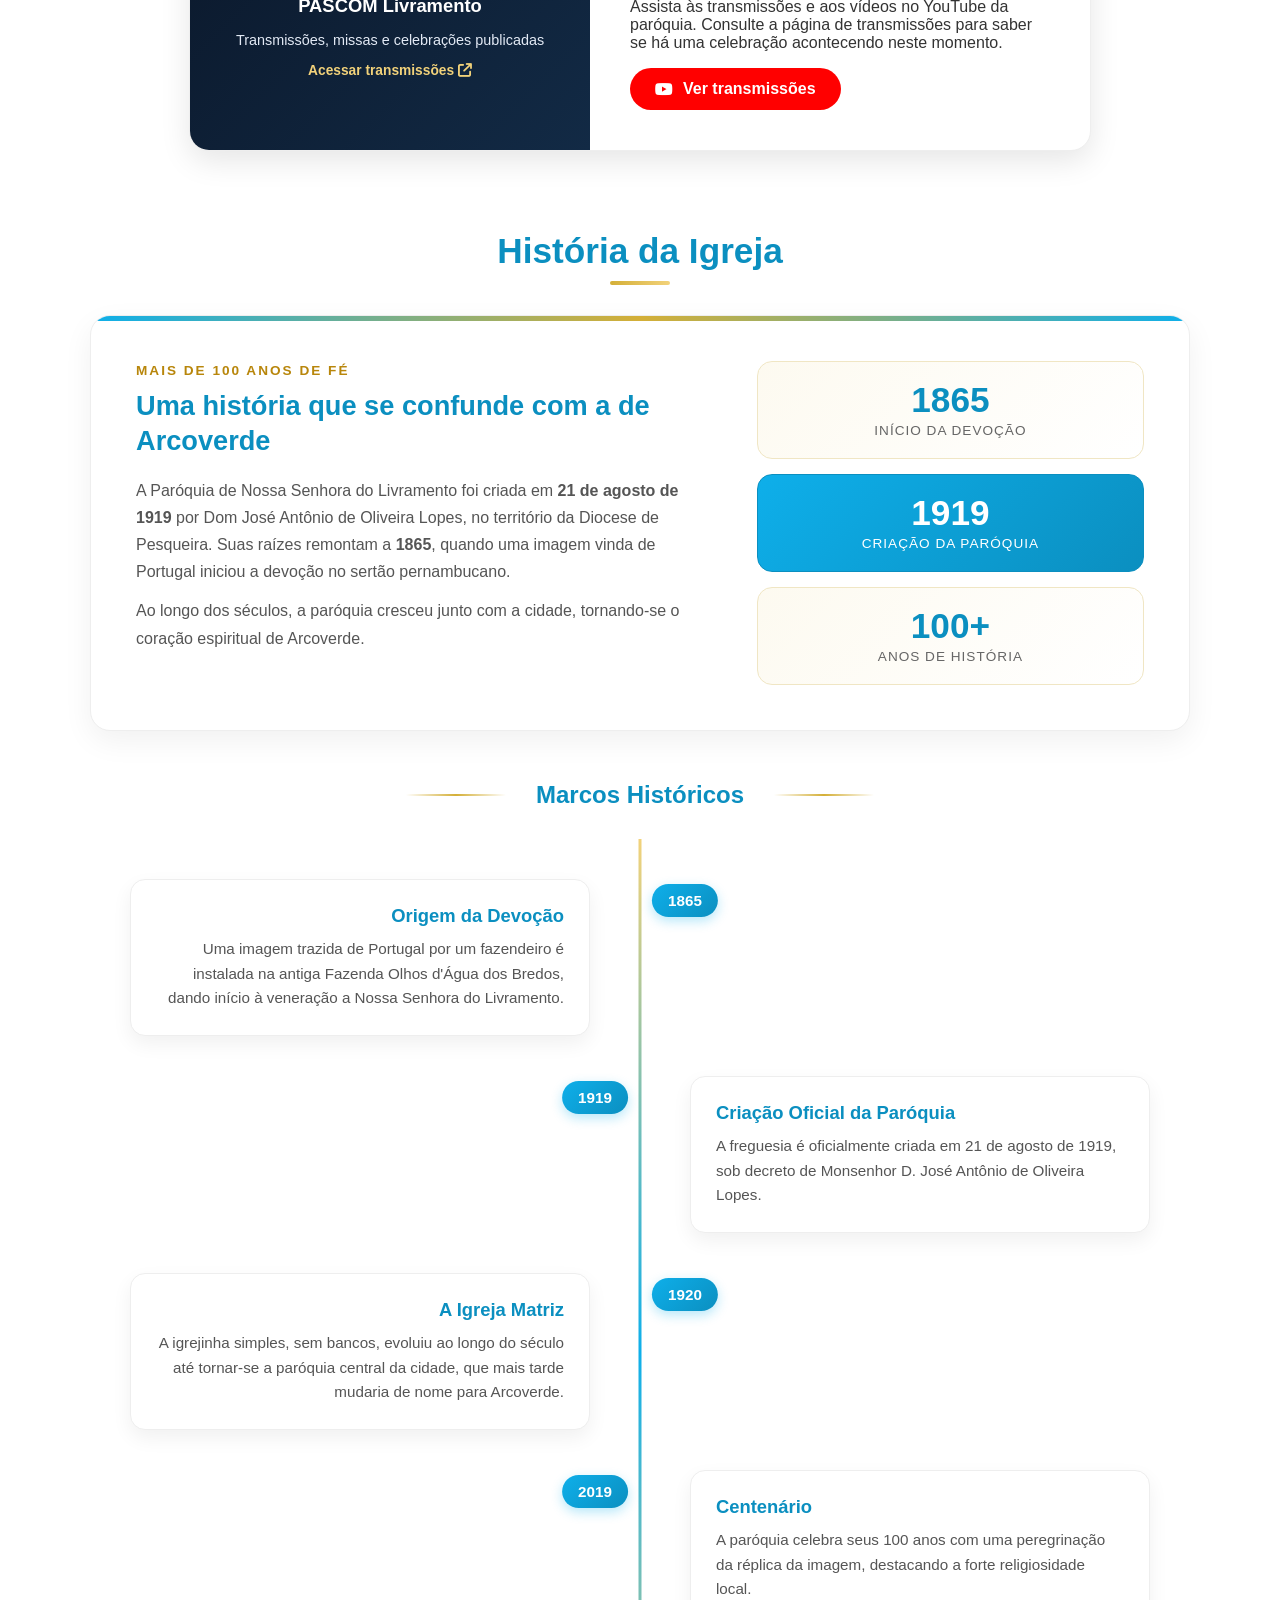
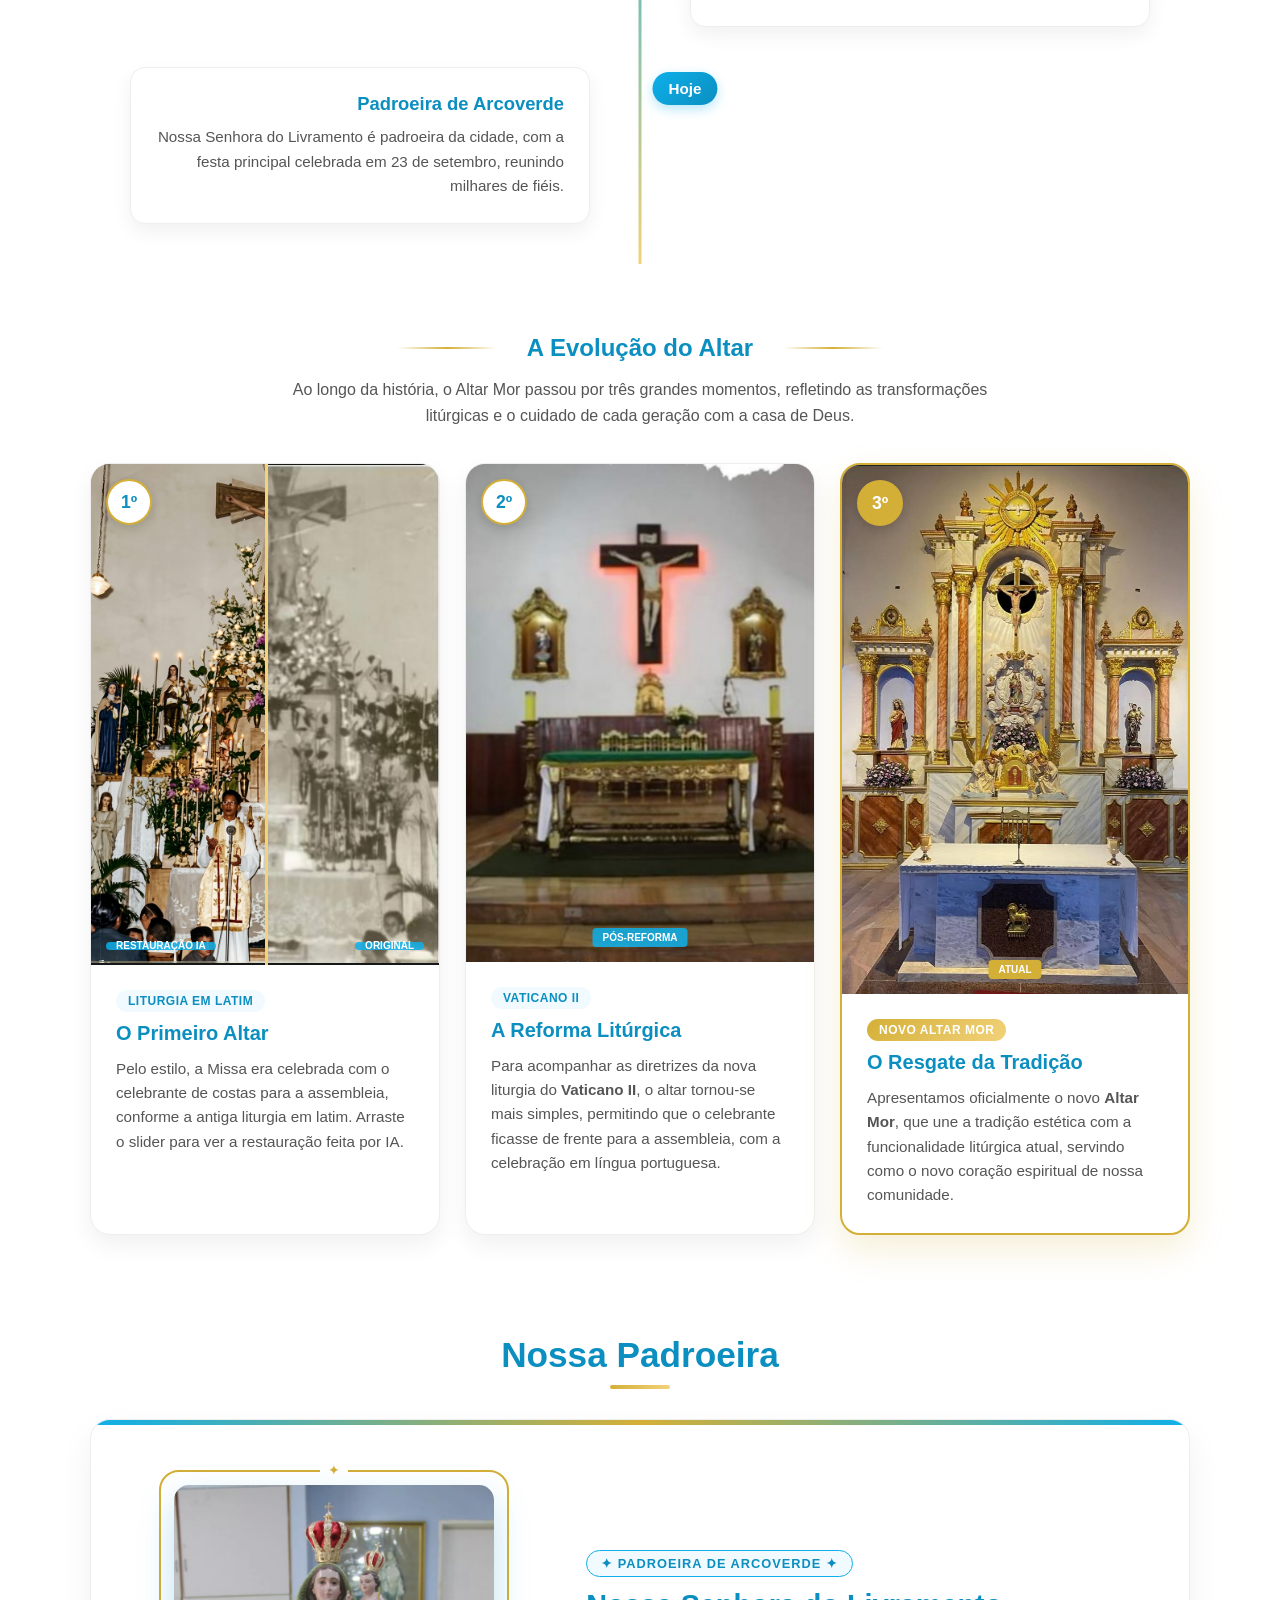
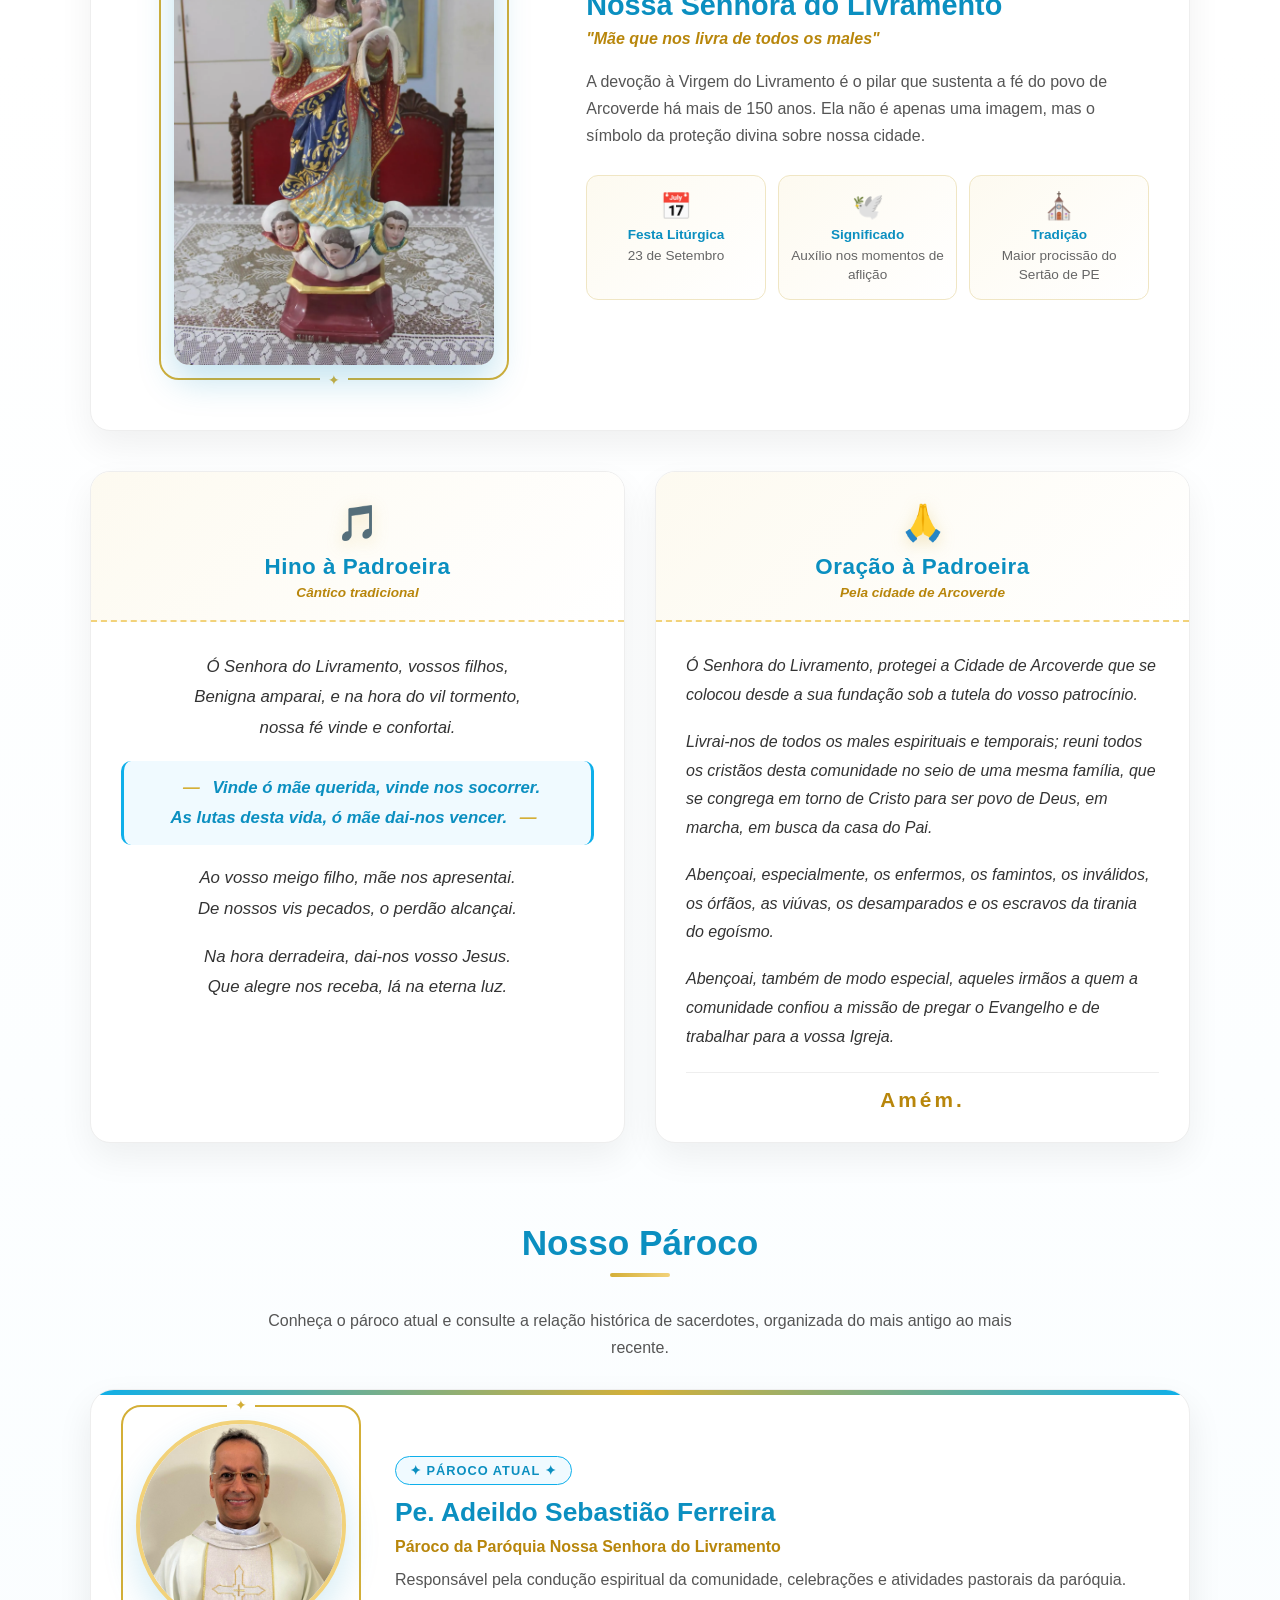
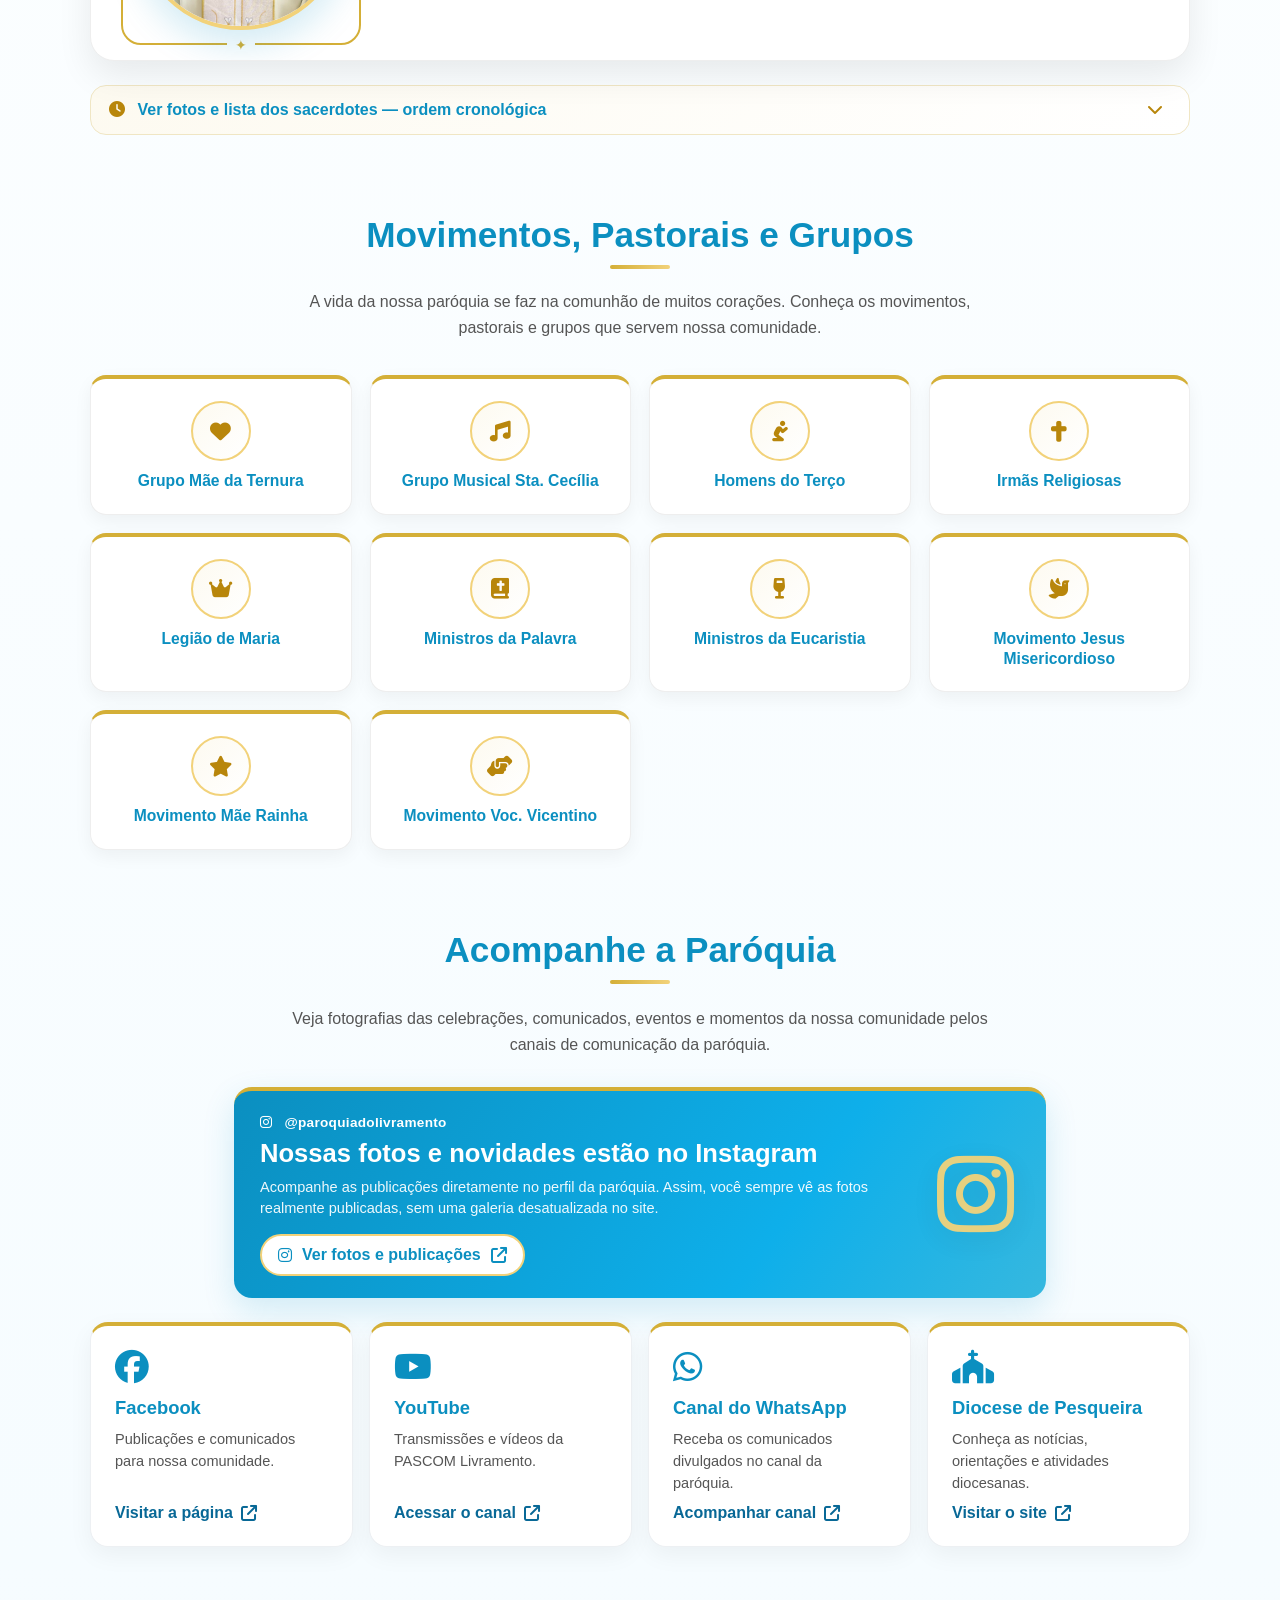
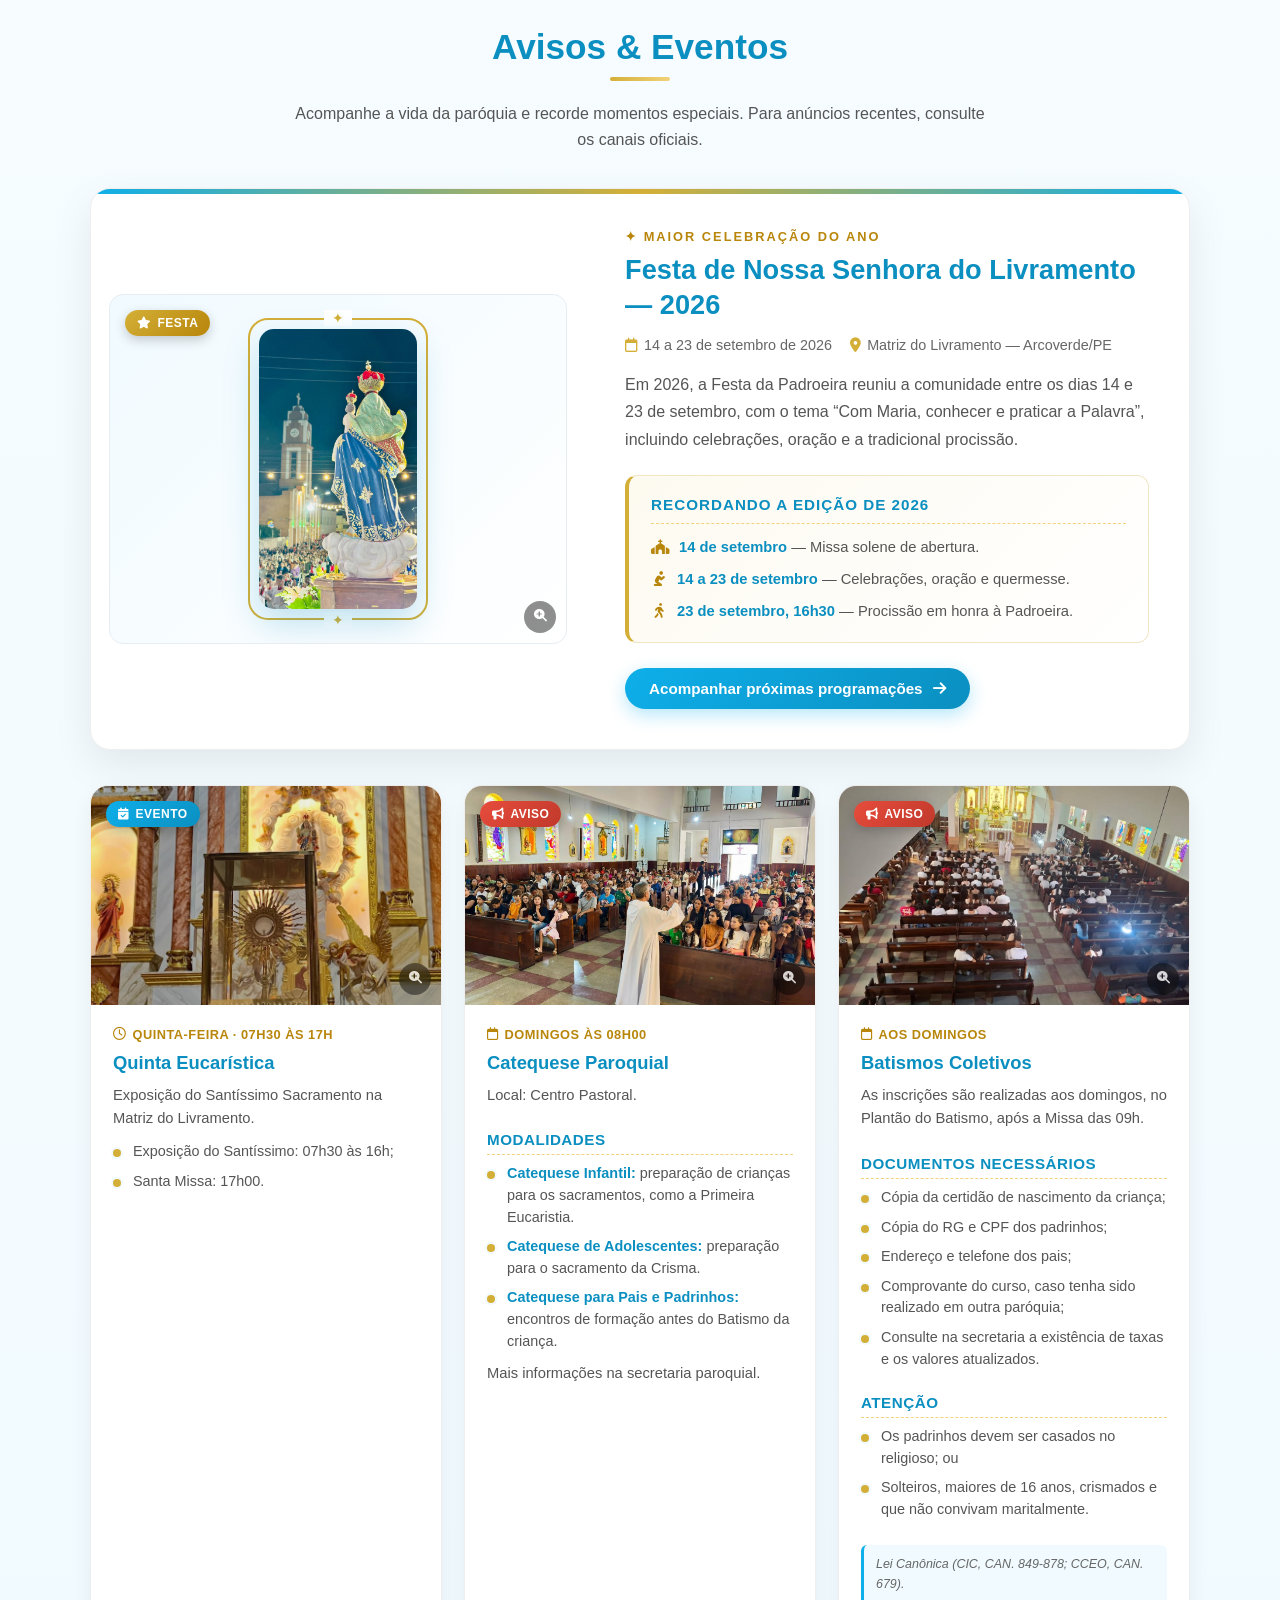
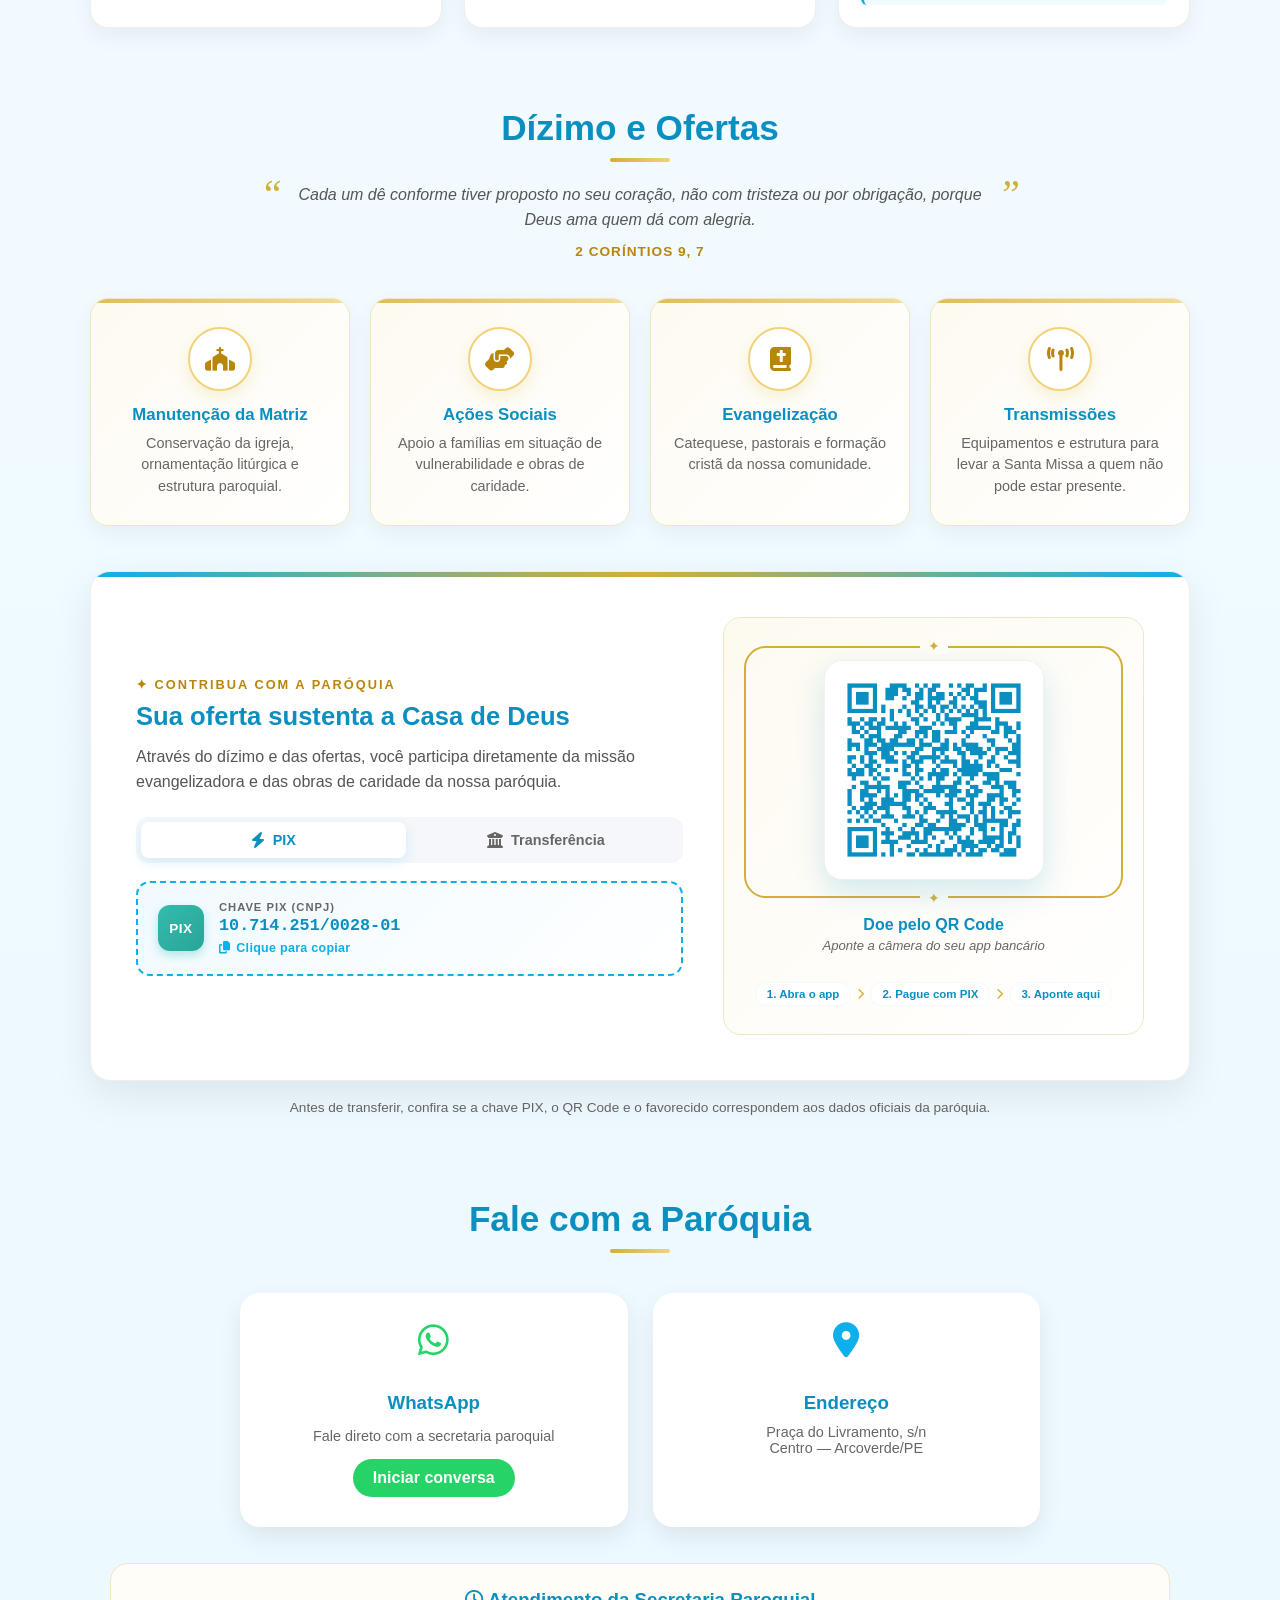
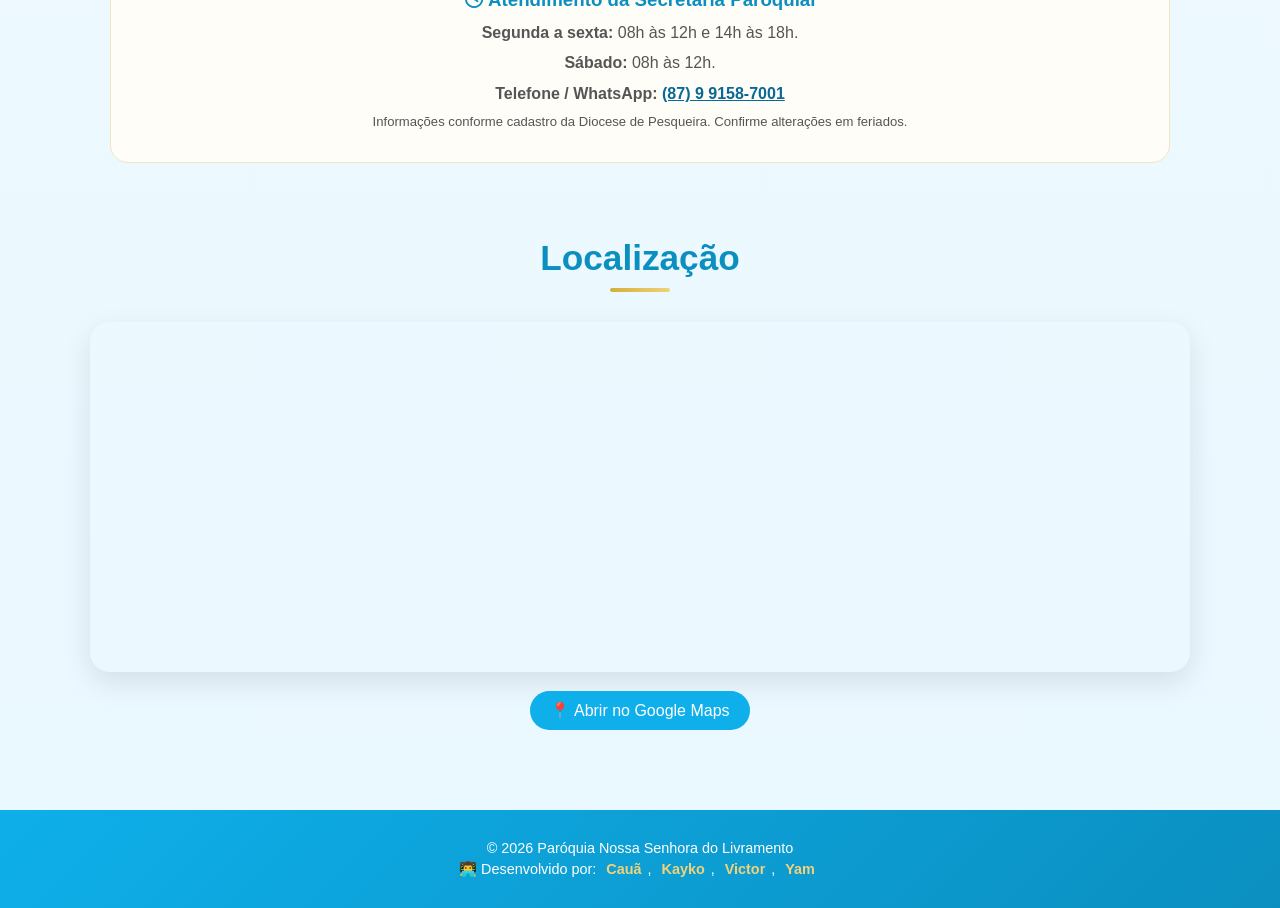
==== commit 051f5222: "Add files via upload" ====
--- a/index.html
+++ b/index.html
@@ -488,7 +488,7 @@
                                             <tr><td class="cronologia-foto"><span class="retrato-paroco" data-retrato="paroco_24" aria-label="Retrato de Pe. João Paulo ainda não fornecido"><i class="fas fa-user" aria-hidden="true"></i><span>Sem foto</span></span></td><td class="cronologia-ano">2007</td><td>Pe. João Paulo</td><td>Ord. 20.04.2007</td><td><span class="cronologia-tipo">Ordenação</span></td></tr>
                                             <tr><td class="cronologia-foto"><span class="retrato-paroco" data-retrato="paroco_25" aria-label="Retrato de Pe. Fábio José ainda não fornecido"><i class="fas fa-user" aria-hidden="true"></i><span>Sem foto</span></span></td><td class="cronologia-ano">2007</td><td>Pe. Fábio José</td><td>Ord. 28.07.2007</td><td><span class="cronologia-tipo">Ordenação</span></td></tr>
                                             <tr><td class="cronologia-foto"><span class="retrato-paroco" data-retrato="paroco_26" aria-label="Retrato de Pe. Fábio Amaro ainda não fornecido"><i class="fas fa-user" aria-hidden="true"></i><span>Sem foto</span></span></td><td class="cronologia-ano">2007</td><td>Pe. Fábio Amaro</td><td>Ord. 04.11.2007</td><td><span class="cronologia-tipo">Ordenação</span></td></tr>
-                                            <tr><td class="cronologia-foto"><button type="button" class="retrato-paroco retrato-atual-clicavel" id="abrir-foto-paroco-atual-lista" aria-haspopup="dialog" aria-label="Ver Pe. Adeildo Sebastião Ferreira e comparar foto original com restaurada"><img src="assets/fotos/parocos/Adeildo-Restaurada-Lista.png" alt="Pe. Adeildo Sebastião Ferreira" loading="lazy"></button></td><td class="cronologia-ano">2007</td><td>Pe. Adeildo Sebastião Ferreira</td><td>2007 até a atualidade</td><td><span class="cronologia-tipo">Atuação</span></td></tr>
+                                            <tr><td class="cronologia-foto"><button type="button" class="retrato-paroco retrato-atual-clicavel" id="abrir-foto-paroco-atual-lista" aria-haspopup="dialog" aria-label="Ver Pe. Adeildo Sebastião Ferreira e comparar foto original com restaurada"><img src="assets/fotos/parocos/restaurada-Pe.-Adeildo-Sebastiao-Ferreira-2007-ate-a-atualidade.webp" alt="Pe. Adeildo Sebastião Ferreira — fotografia restaurada por IA" loading="lazy"></button></td><td class="cronologia-ano">2007</td><td><button type="button" class="cronologia-abrir" id="abrir-nome-paroco-atual-lista" aria-haspopup="dialog" aria-label="Comparar fotografias de Pe. Adeildo Sebastião Ferreira">Pe. Adeildo Sebastião Ferreira</button></td><td>2007 até a atualidade</td><td><span class="cronologia-tipo">Atuação</span></td></tr>
                                             </tbody>
                                         </table>
                                     </div>
@@ -530,7 +530,7 @@
                     <div>
                         <span class="redes-perfil"><i class="fab fa-instagram" aria-hidden="true"></i> @paroquiadolivramento</span>
                         <h3>Nossas fotos e novidades estão no Instagram</h3>
-                        <p>Acompanhe também a Paróquia Nossa Senhora do Livramento pelas redes sociais! Confira fotos, vídeos, momentos especiais e publicações da nossa comunidade. As redes sociais complementam nosso site oficial, aproximando ainda mais a paróquia dos fiéis.</p>
+                        <p>Acompanhe as publicações diretamente no perfil da paróquia. Assim, você sempre vê as fotos realmente publicadas, sem uma galeria desatualizada no site.</p>
                         <a class="redes-btn" href="https://www.instagram.com/paroquiadolivramento/" target="_blank" rel="noopener noreferrer">
                             <i class="fab fa-instagram" aria-hidden="true"></i> Ver fotos e publicações <i class="fas fa-arrow-up-right-from-square" aria-hidden="true"></i>
                         </a>
--- a/css/estilos.css
+++ b/css/estilos.css
@@ -3468,3 +3468,9 @@
 /* Foto atual: interação sem modificar o tamanho ou a posição da moldura. */
 .paroco-foto-atual-interativa { cursor: pointer; }
 .paroco-foto-atual-interativa:focus-visible { outline: 3px solid var(--azul); outline-offset: 8px; border-radius: 16px; }
+
+/* Pároco atual na relação cronológica — mantém o mesmo retrato do cartão principal. */
+.cronologia-foto .retrato-atual-clicavel { padding: 0; cursor: pointer; border: 2px solid var(--dourado); }
+.cronologia-foto .retrato-atual-clicavel img { width: 100%; height: 100%; object-fit: cover; object-position: center; }
+.cronologia-foto .retrato-atual-clicavel:hover { box-shadow: 0 0 0 3px rgb(212 175 55 / .2); }
+.cronologia-foto .retrato-atual-clicavel:focus-visible { outline: 3px solid var(--azul); outline-offset: 3px; }
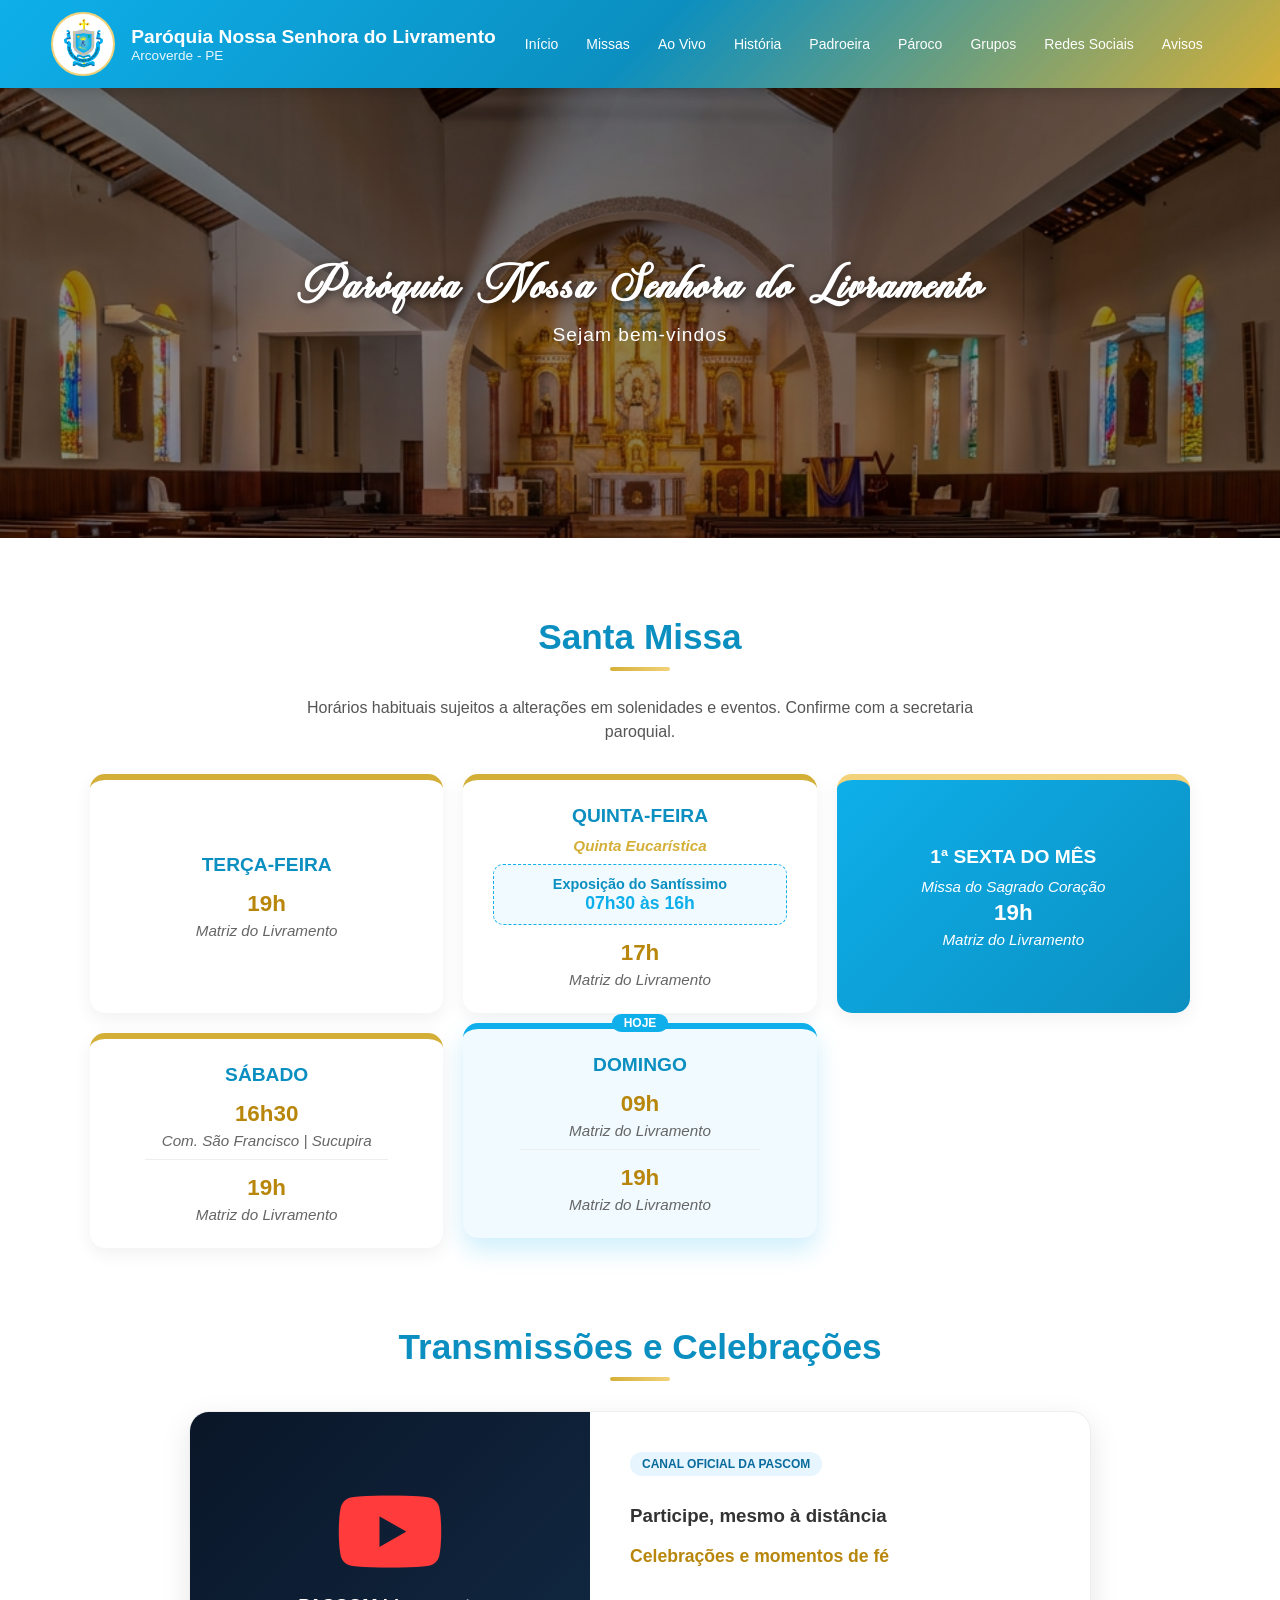
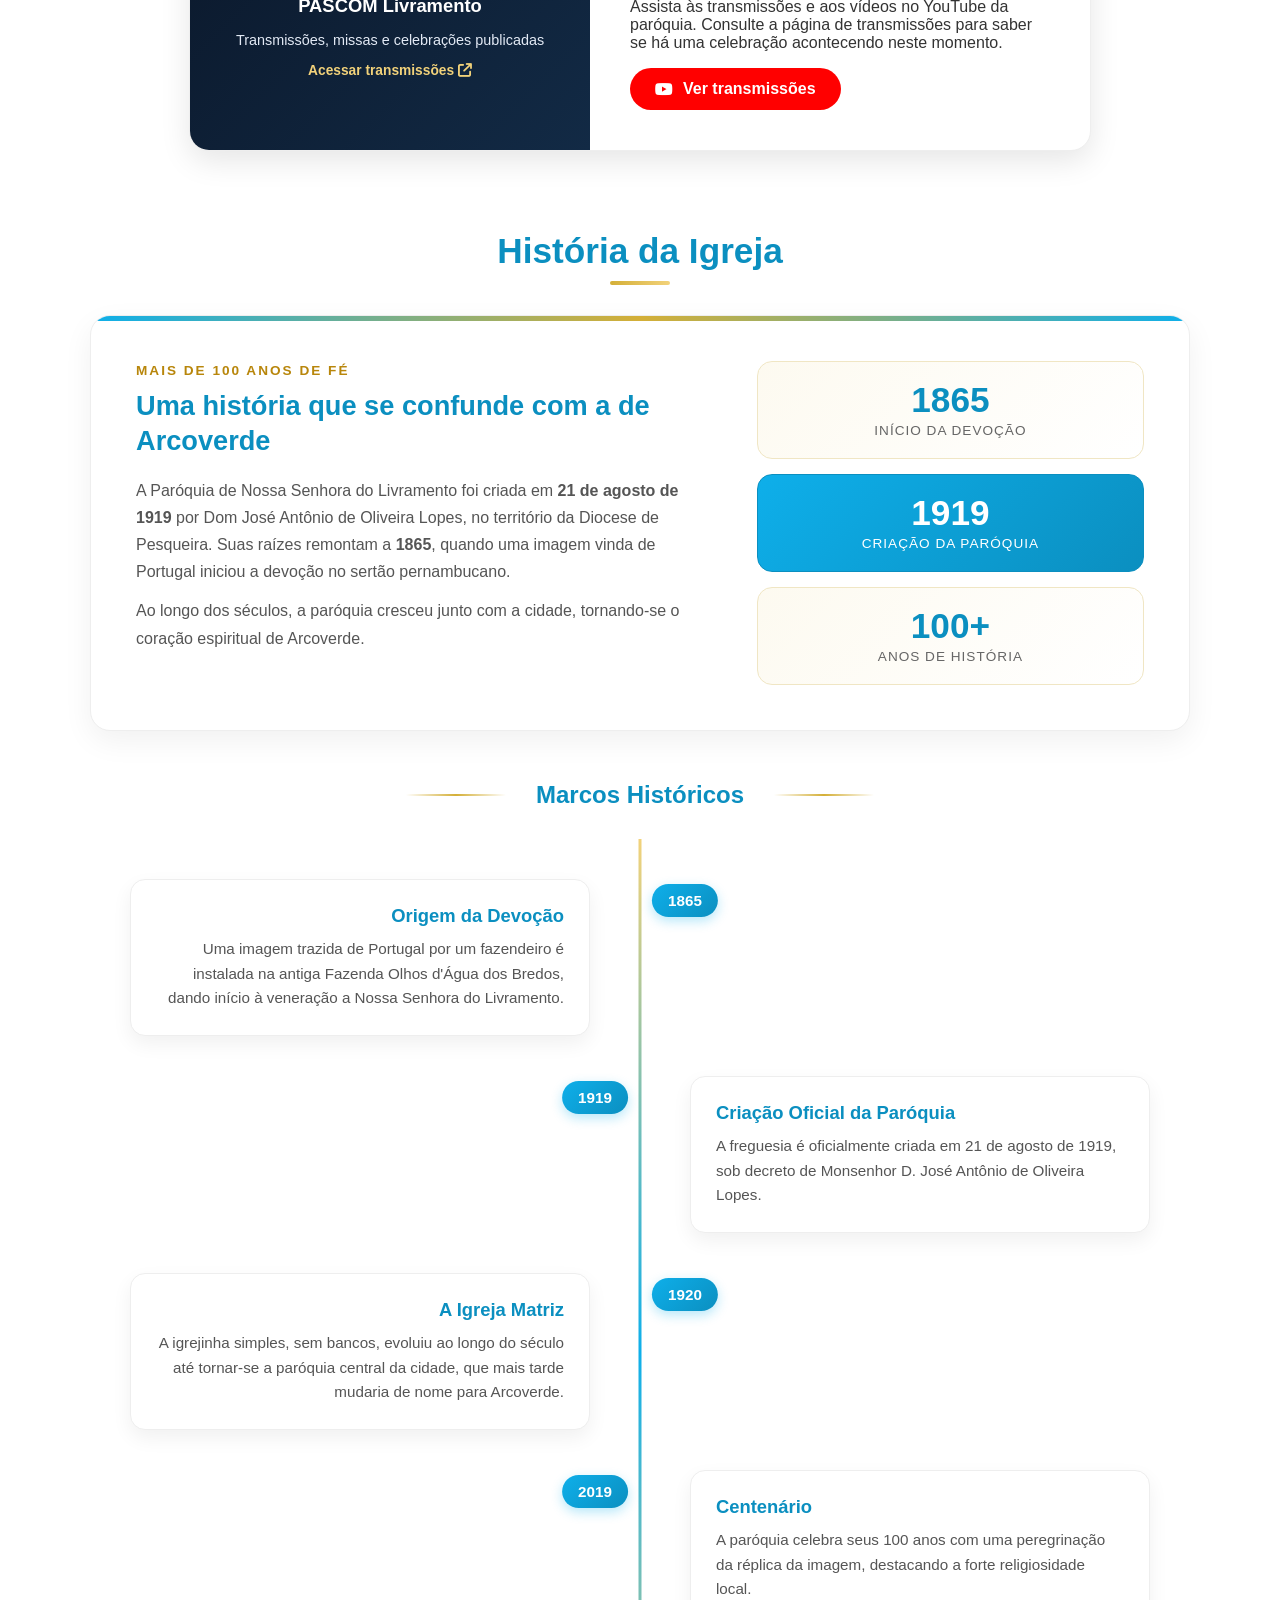
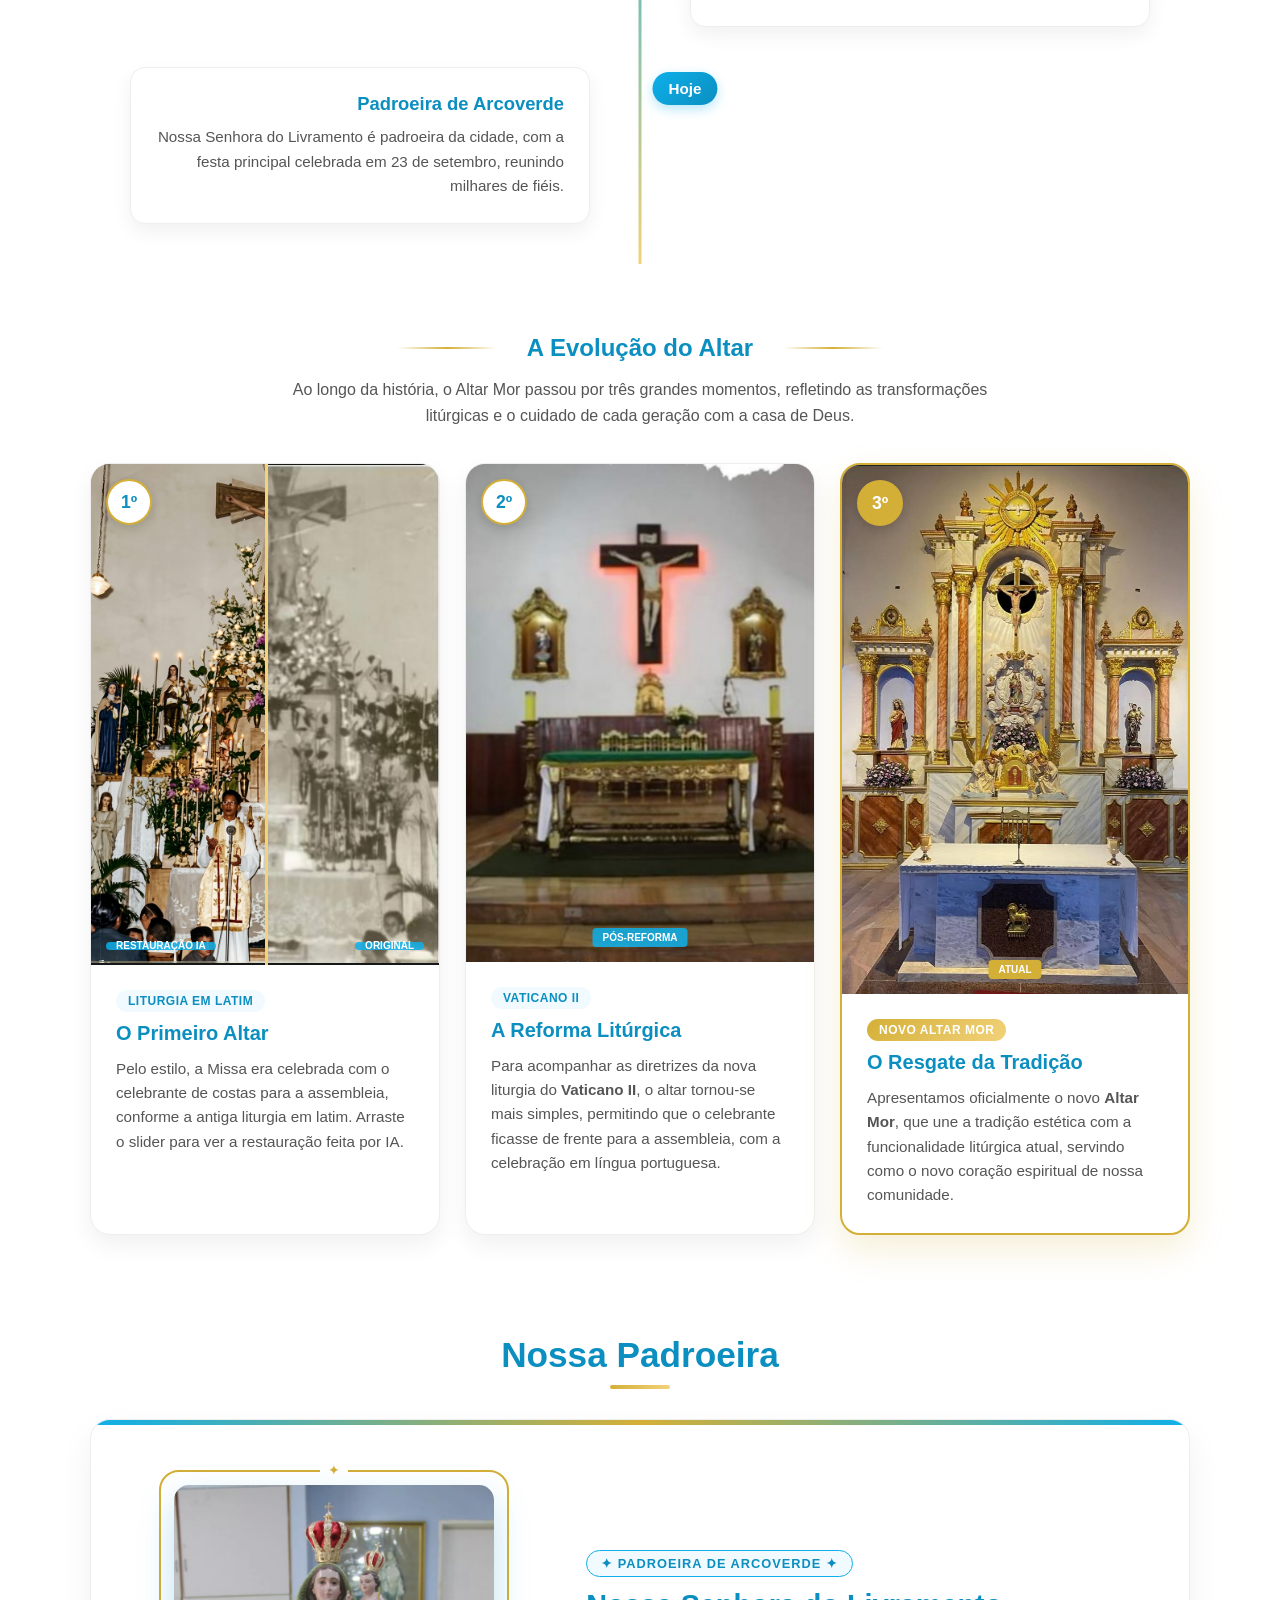
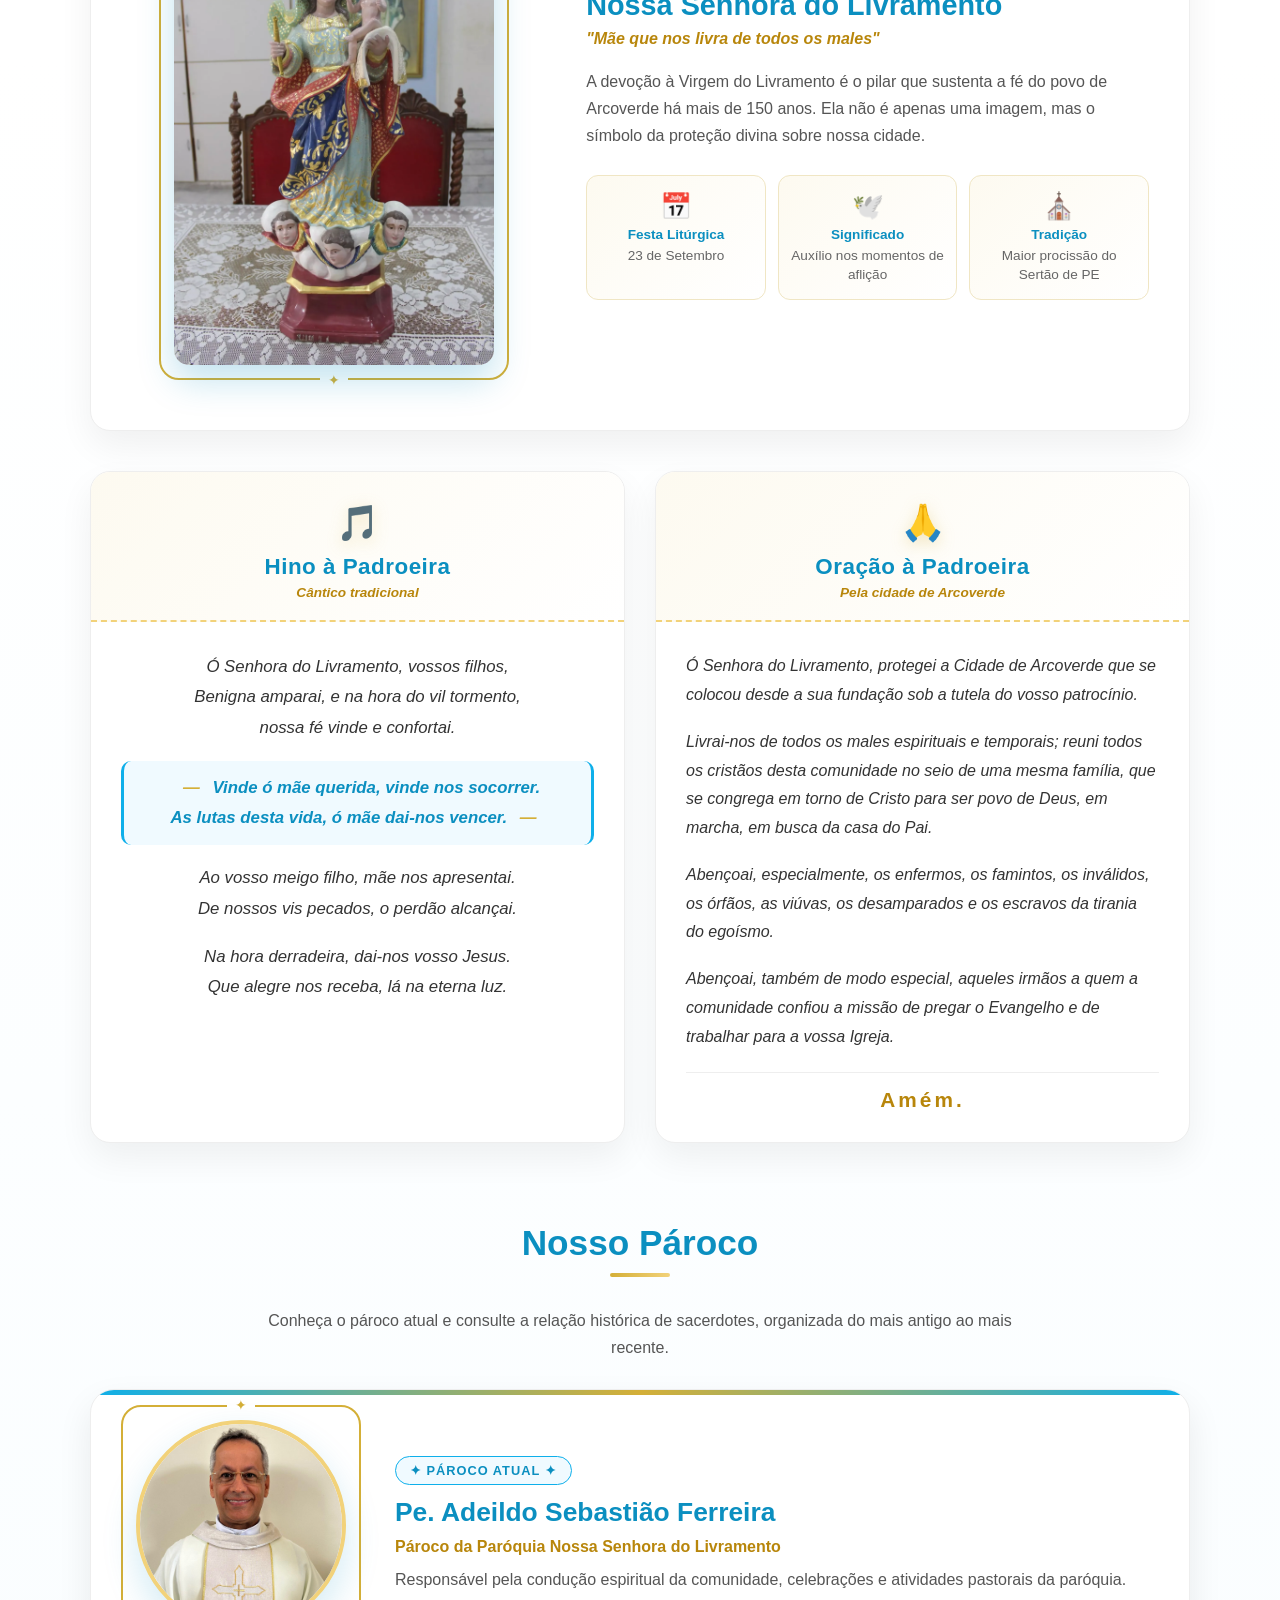
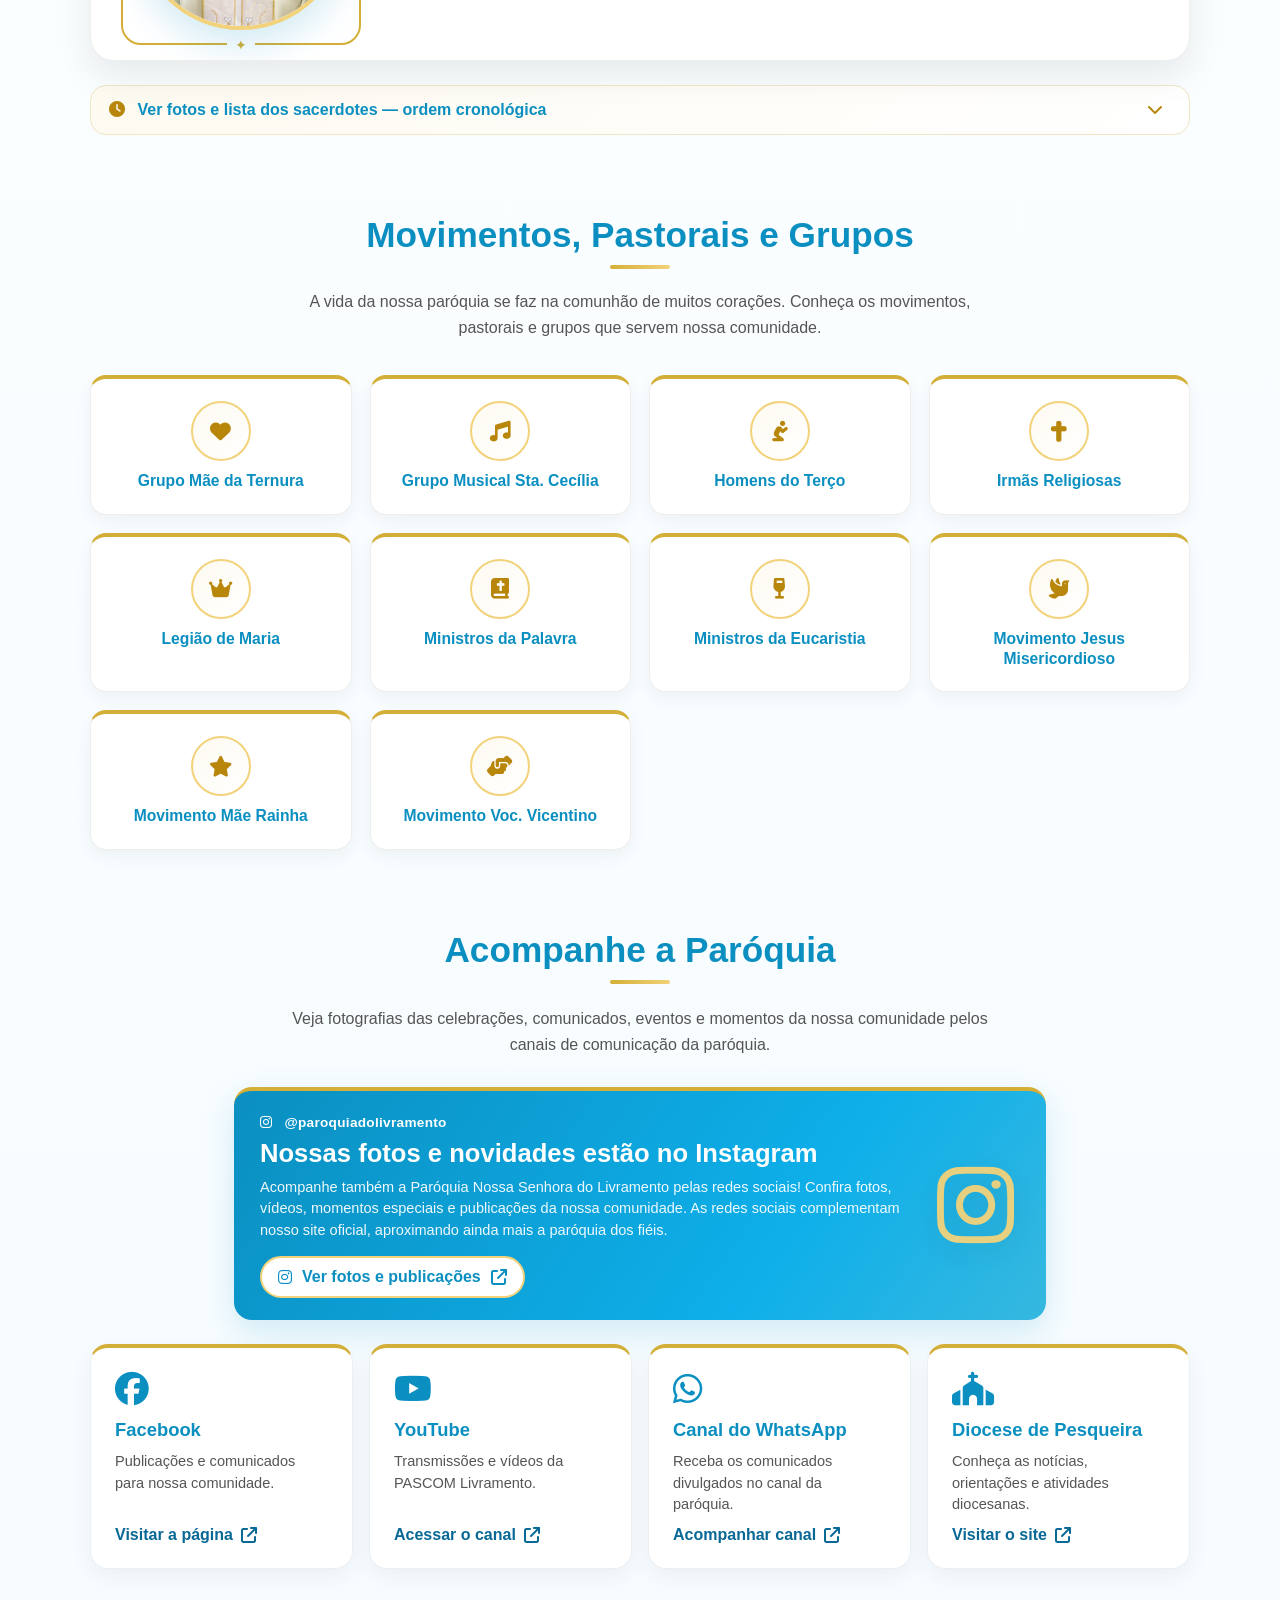
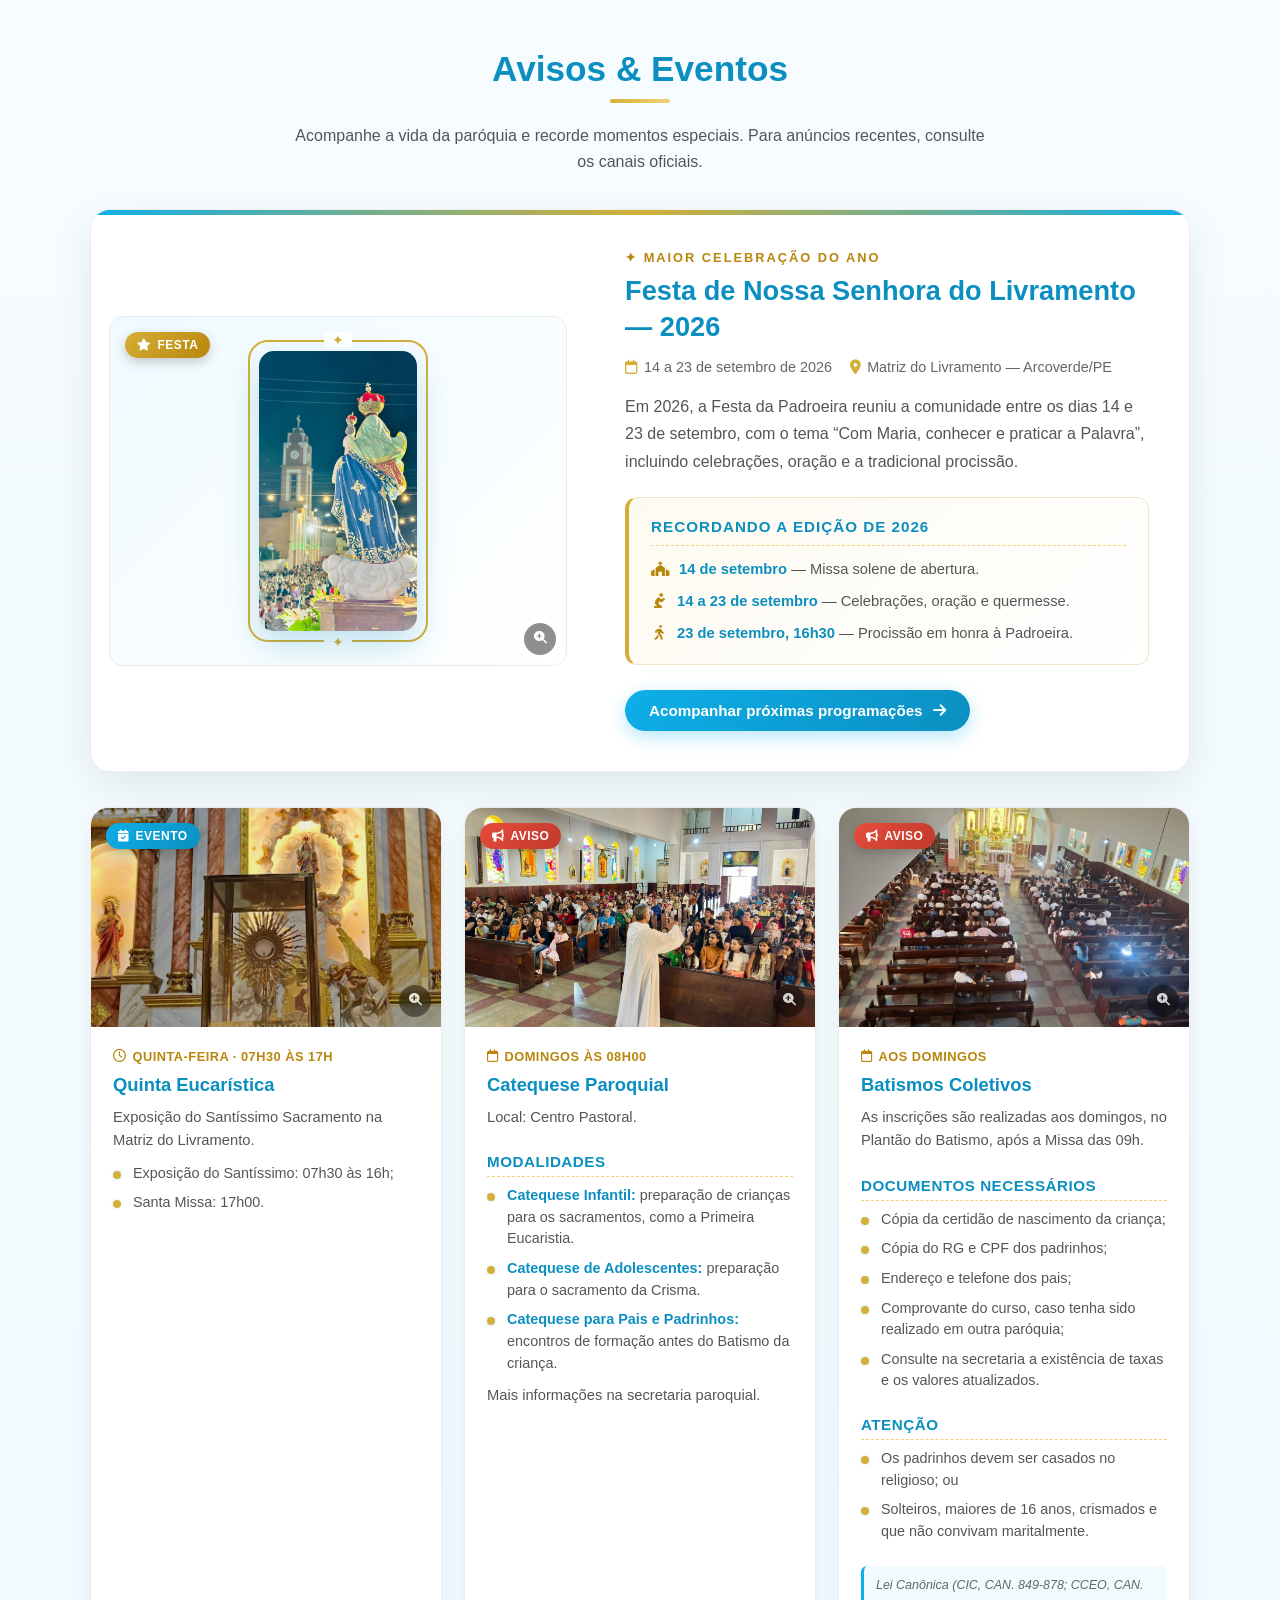
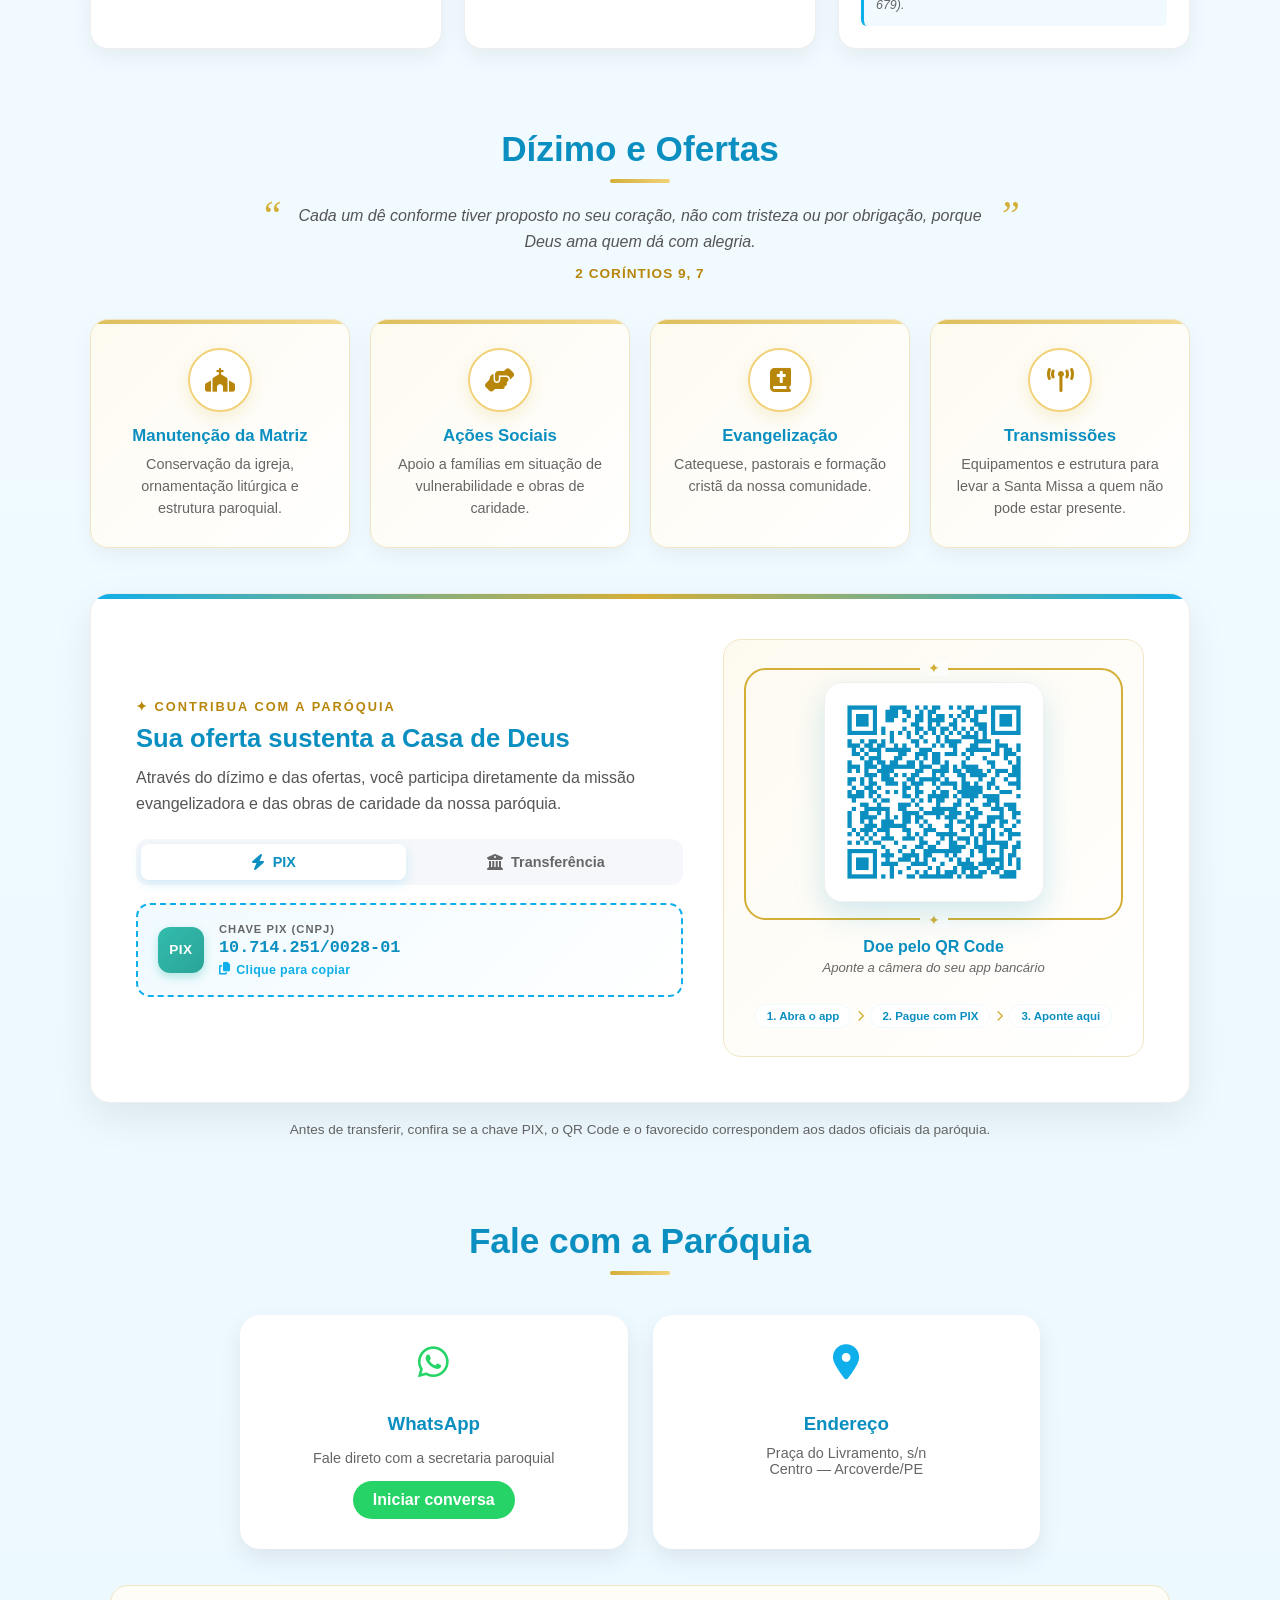
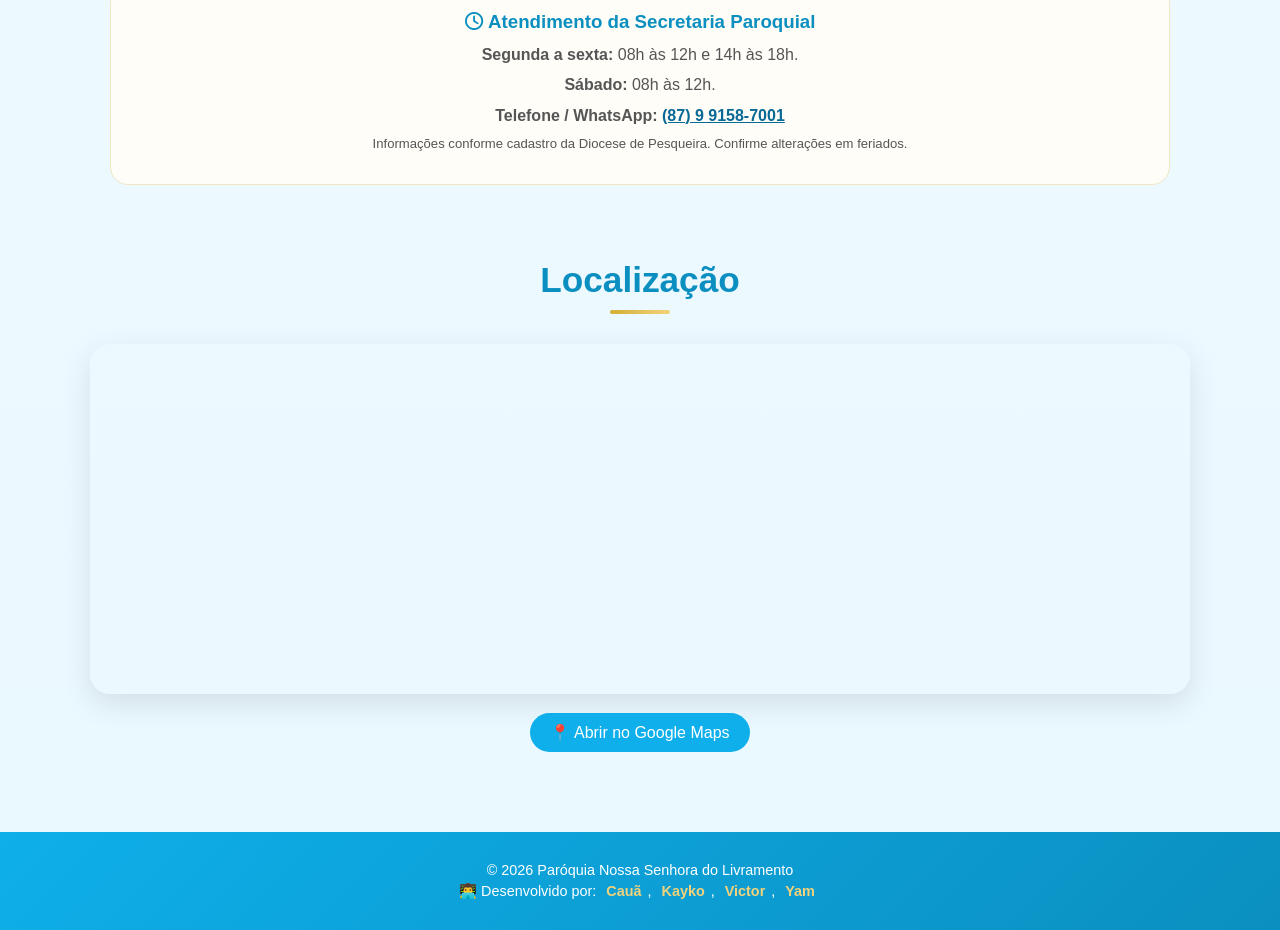
==== commit aa500966: "Revise Instagram section with updated description Updated the paragraph to provide more information " ====
--- a/index.html
+++ b/index.html
@@ -530,7 +530,7 @@
                     <div>
                         <span class="redes-perfil"><i class="fab fa-instagram" aria-hidden="true"></i> @paroquiadolivramento</span>
                         <h3>Nossas fotos e novidades estão no Instagram</h3>
-                        <p>Acompanhe as publicações diretamente no perfil da paróquia. Assim, você sempre vê as fotos realmente publicadas, sem uma galeria desatualizada no site.</p>
+                        <p>Acompanhe também a Paróquia Nossa Senhora do Livramento pelas redes sociais! Confira fotos, vídeos, momentos especiais e publicações da nossa comunidade. As redes sociais complementam nosso site oficial, aproximando ainda mais a paróquia dos fiéis.</p>
                         <a class="redes-btn" href="https://www.instagram.com/paroquiadolivramento/" target="_blank" rel="noopener noreferrer">
                             <i class="fab fa-instagram" aria-hidden="true"></i> Ver fotos e publicações <i class="fas fa-arrow-up-right-from-square" aria-hidden="true"></i>
                         </a>
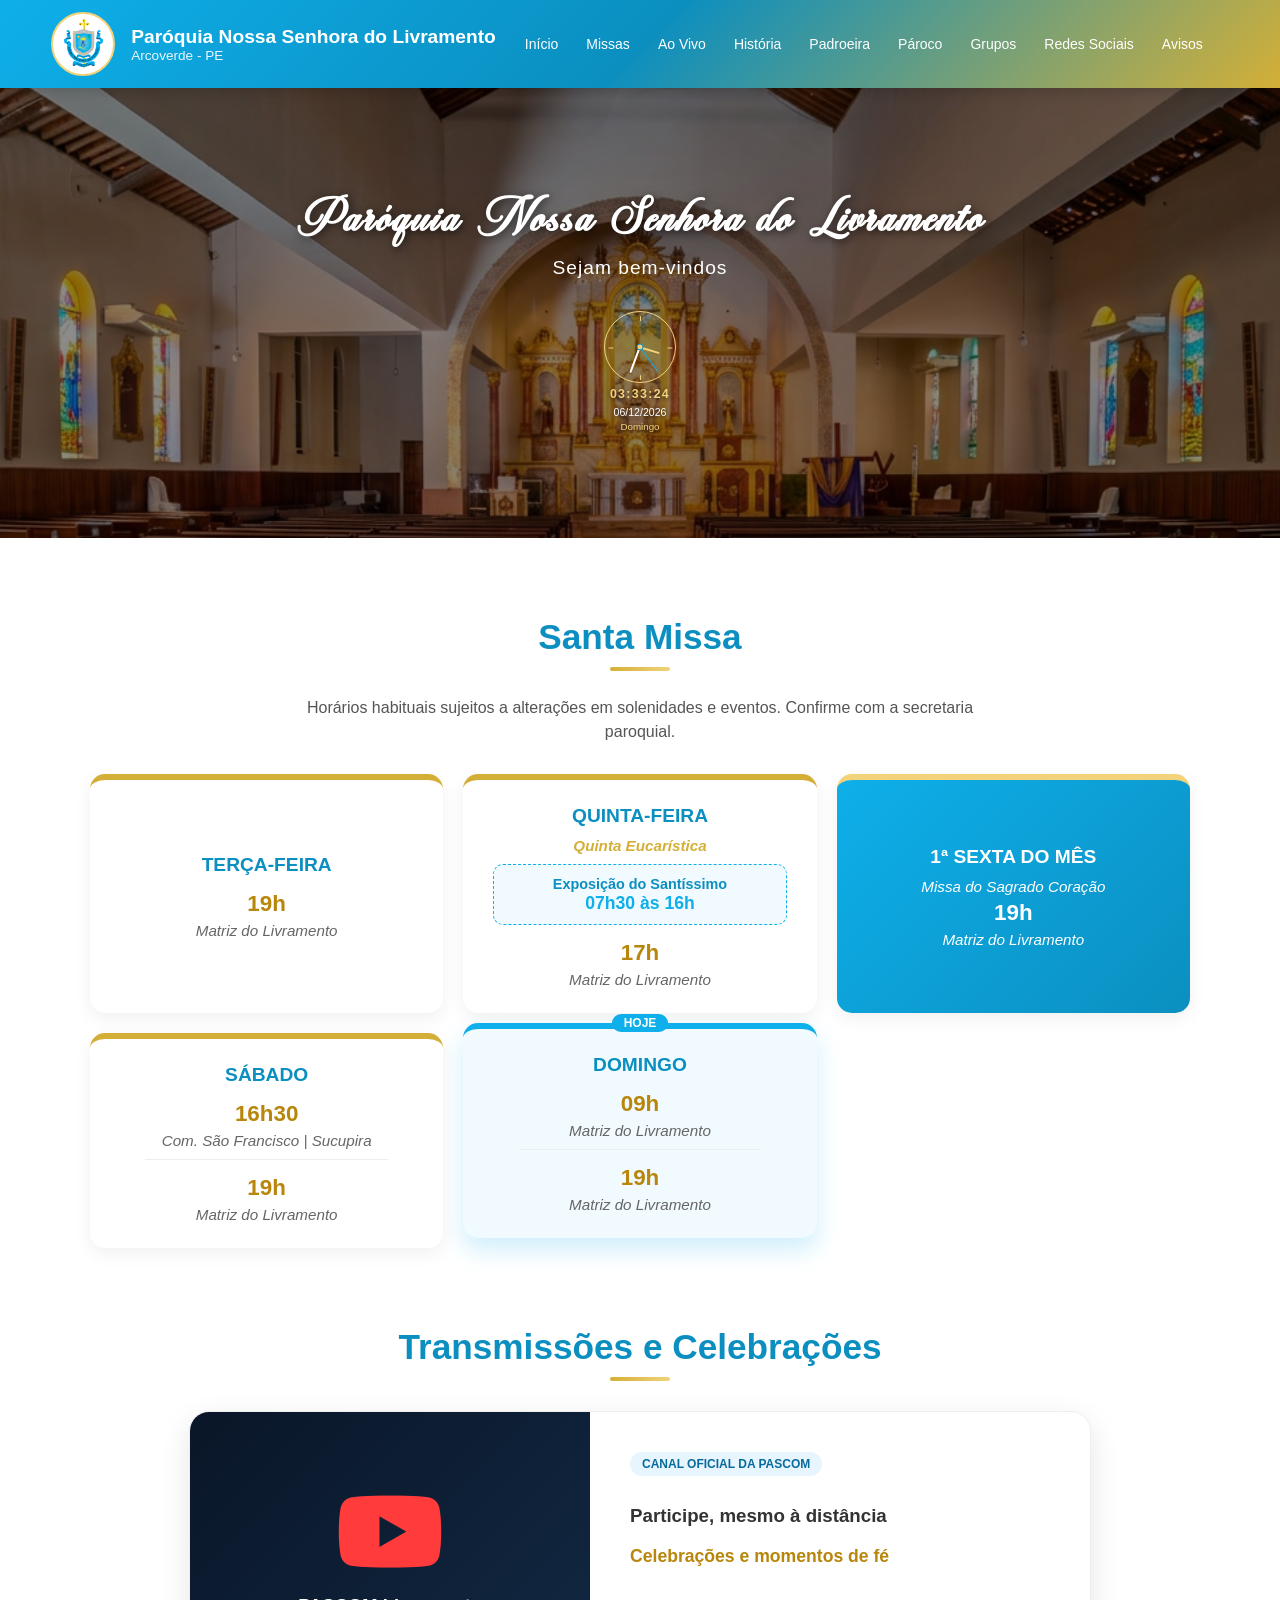
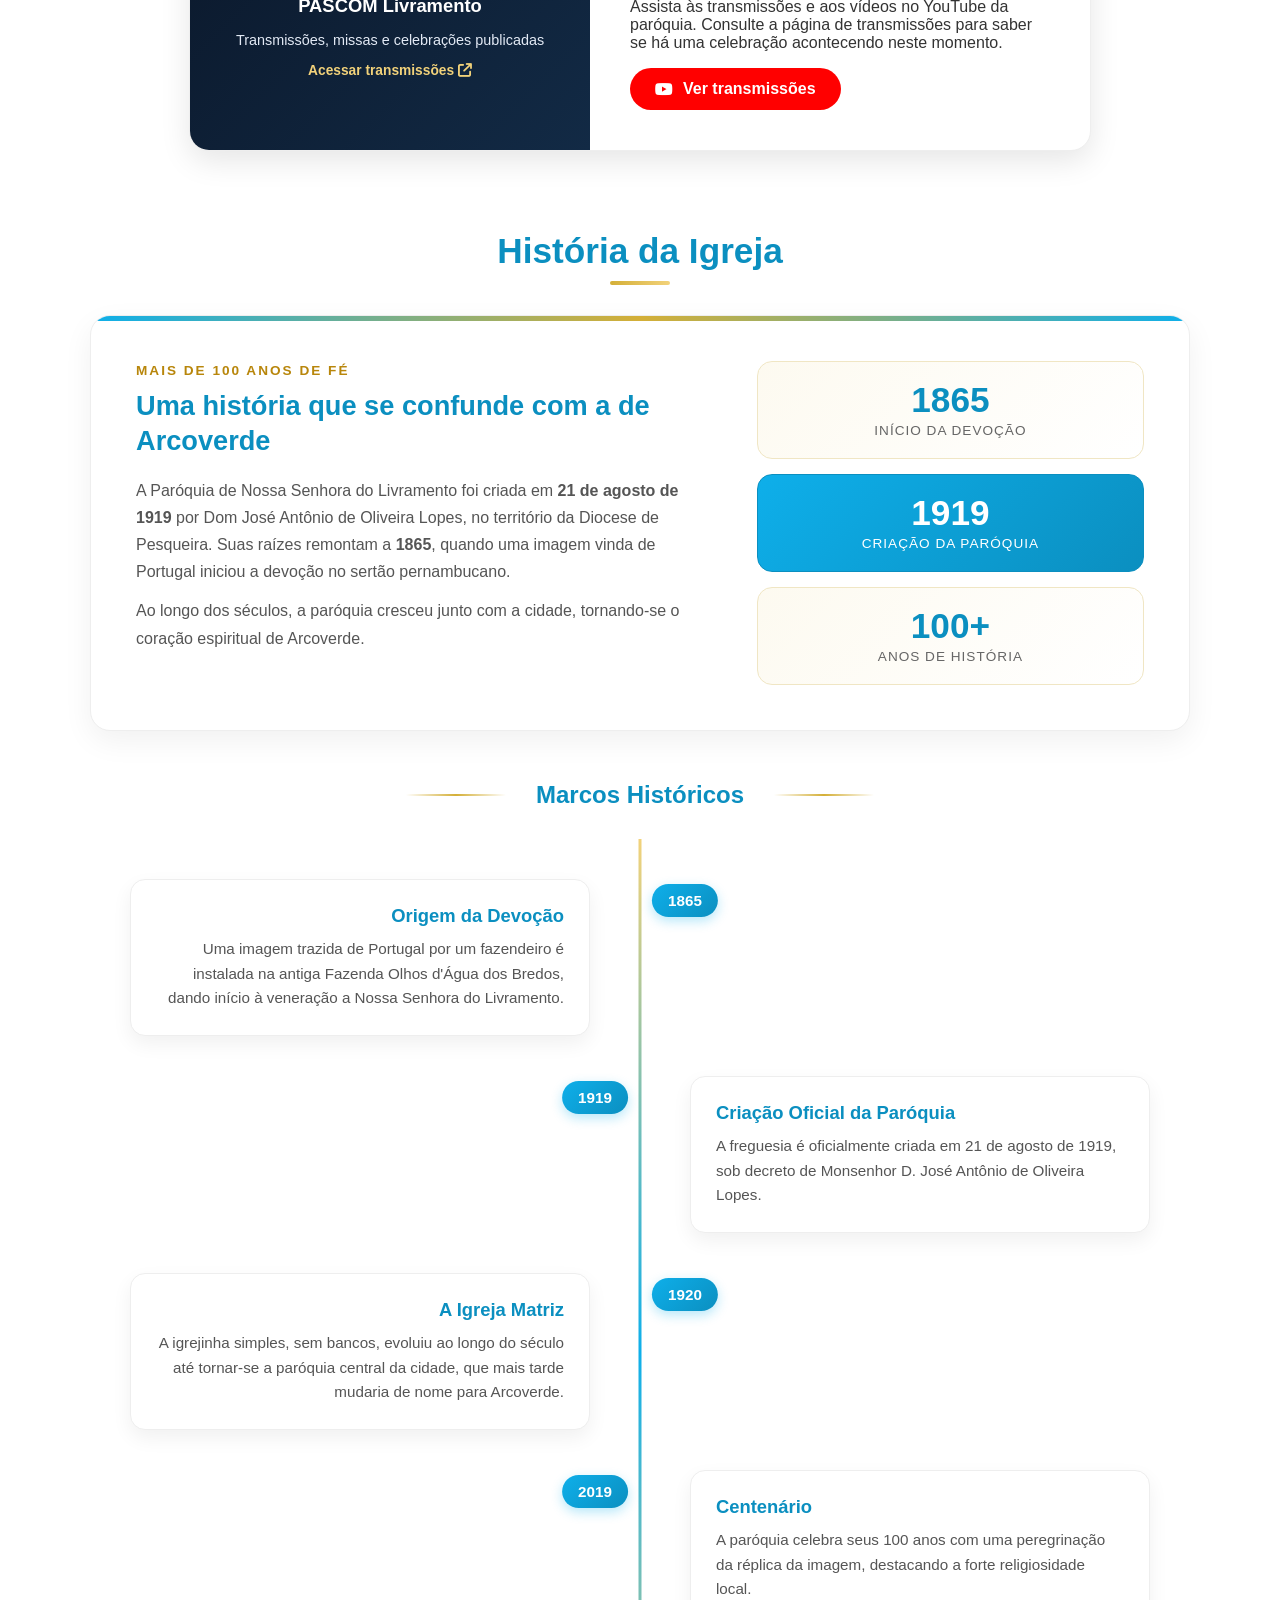
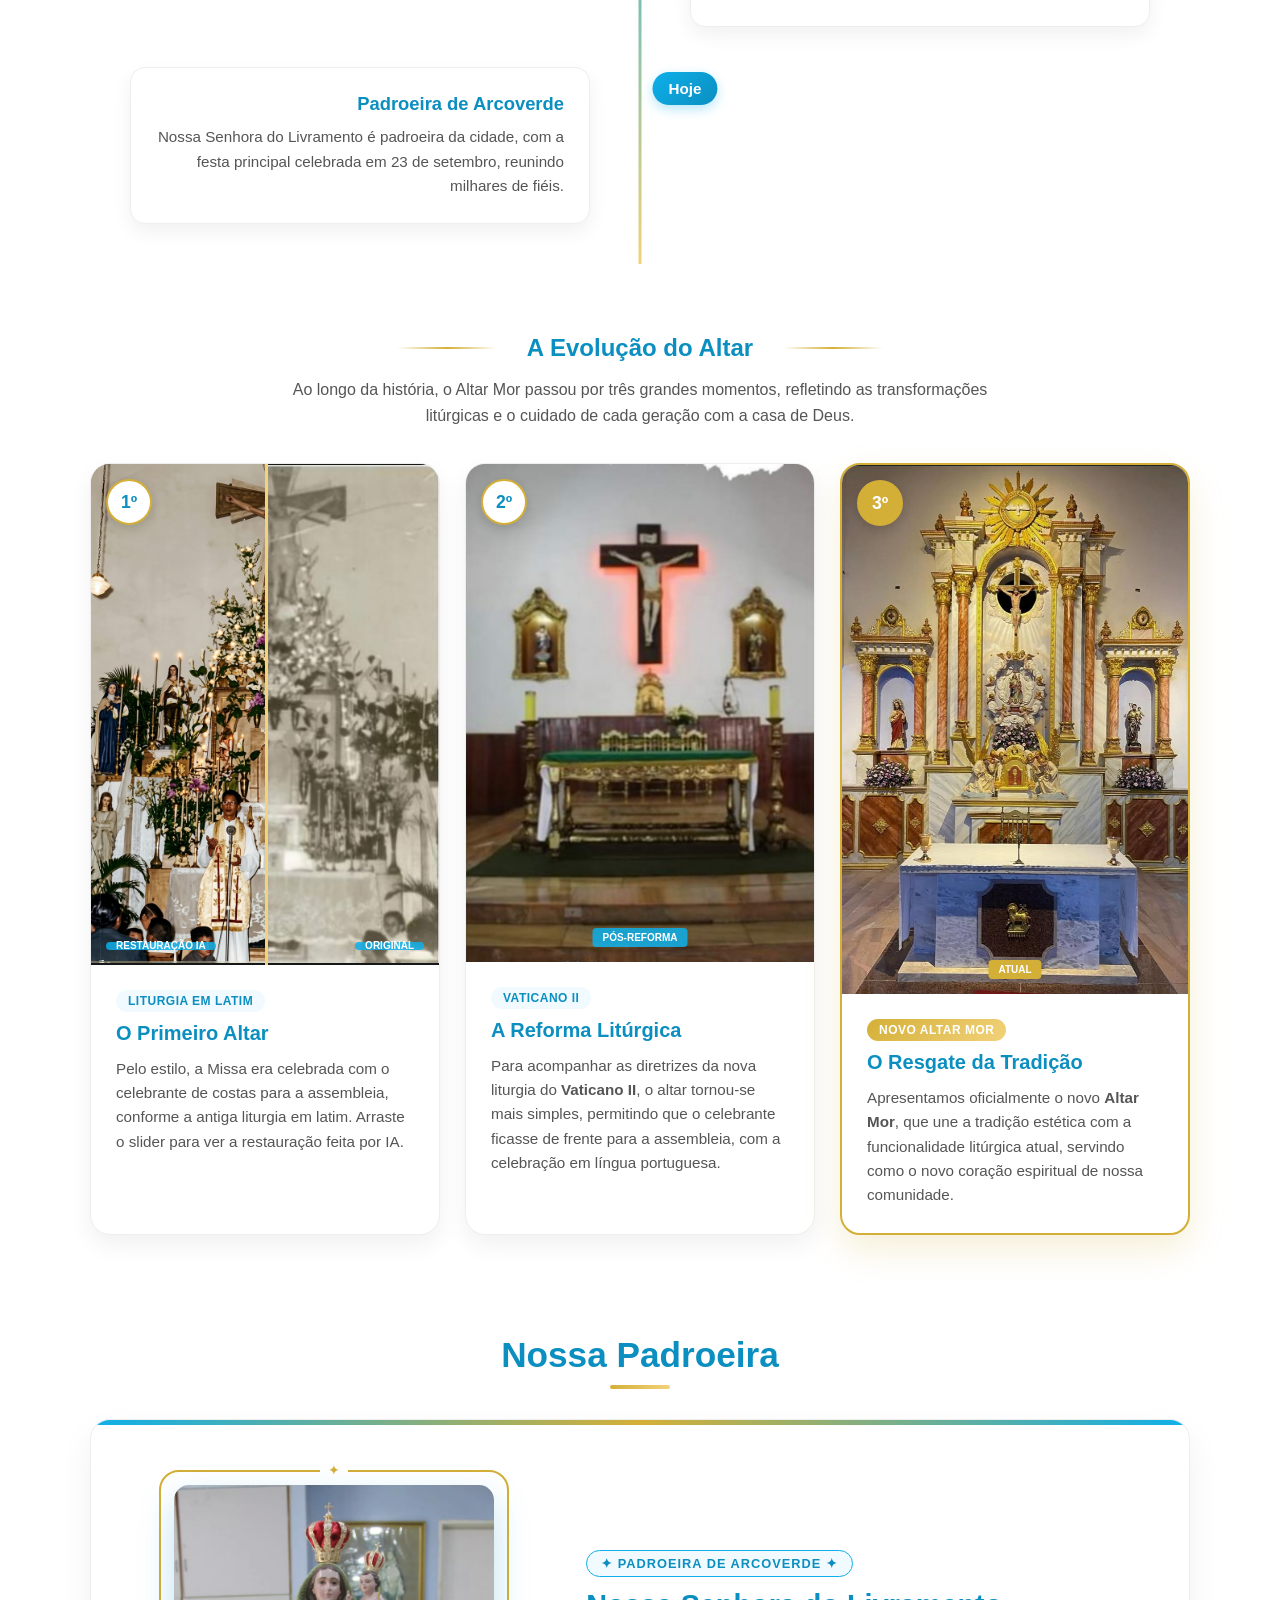
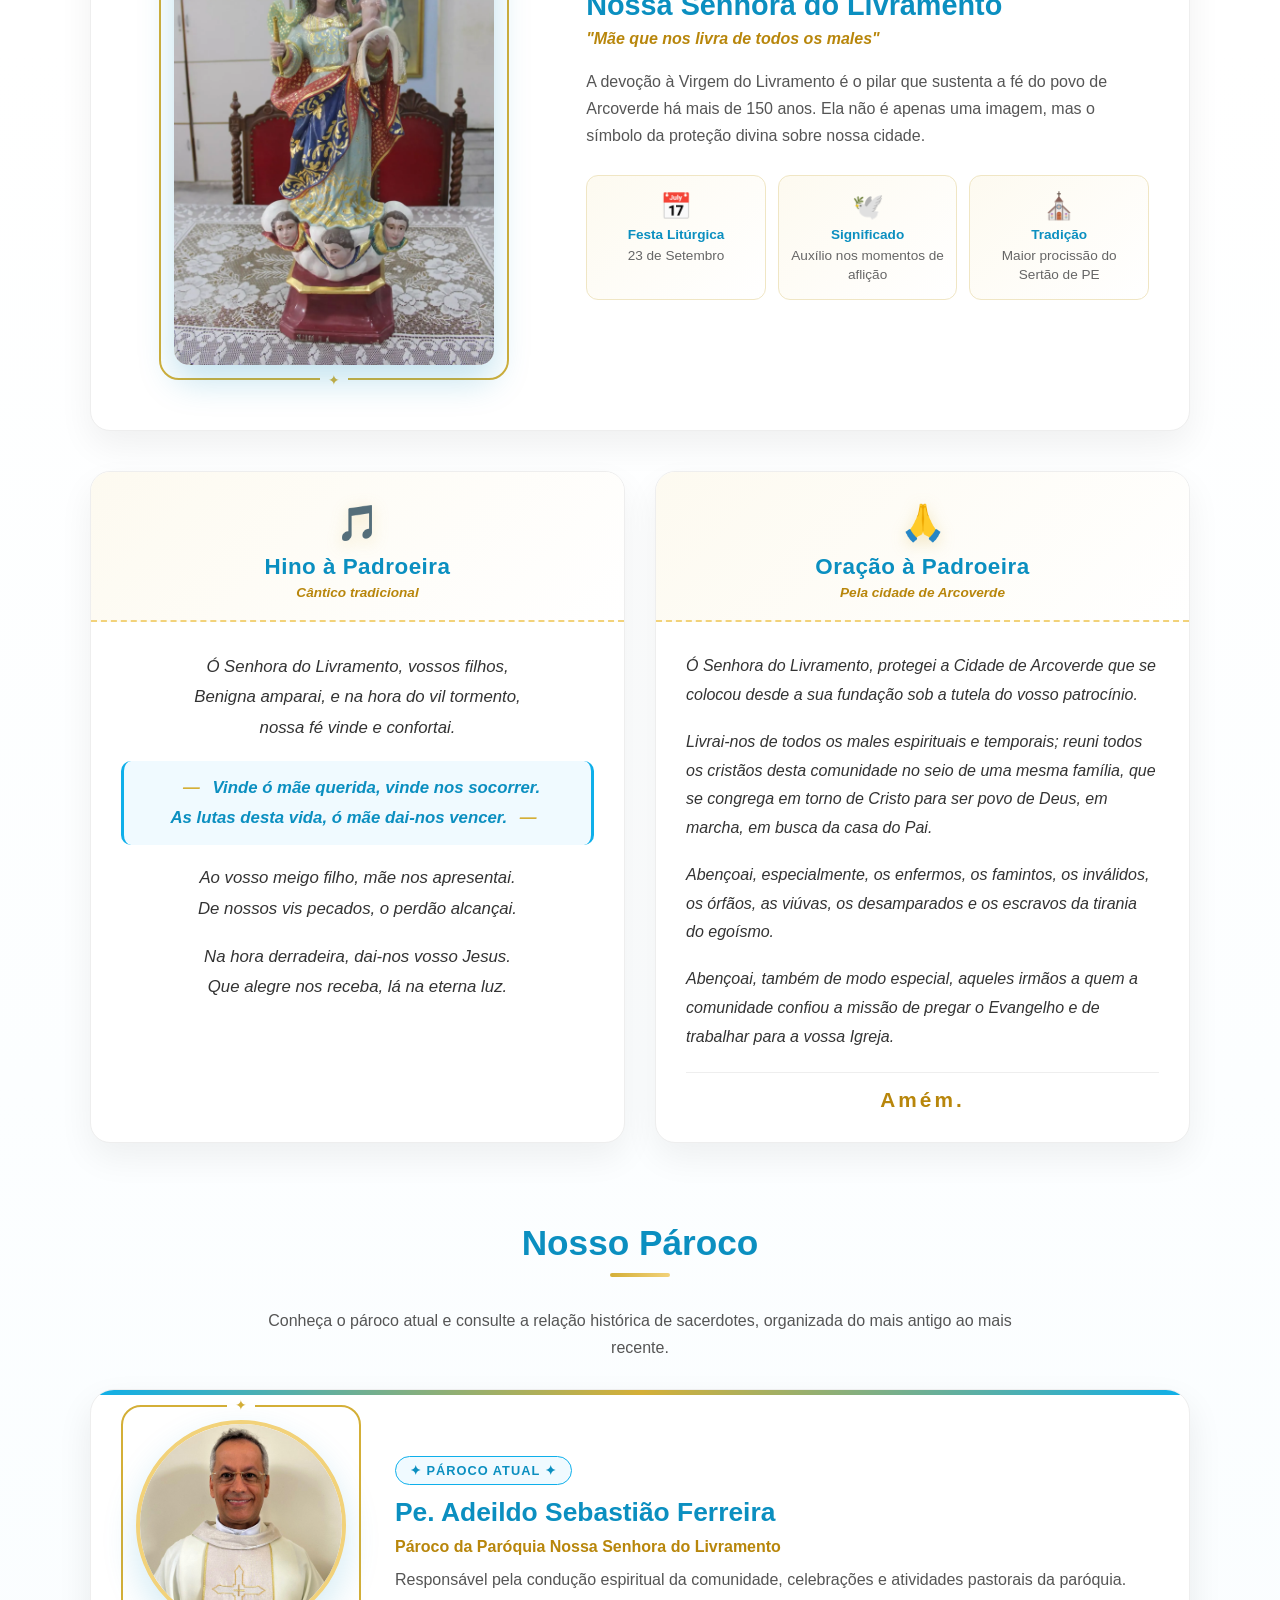
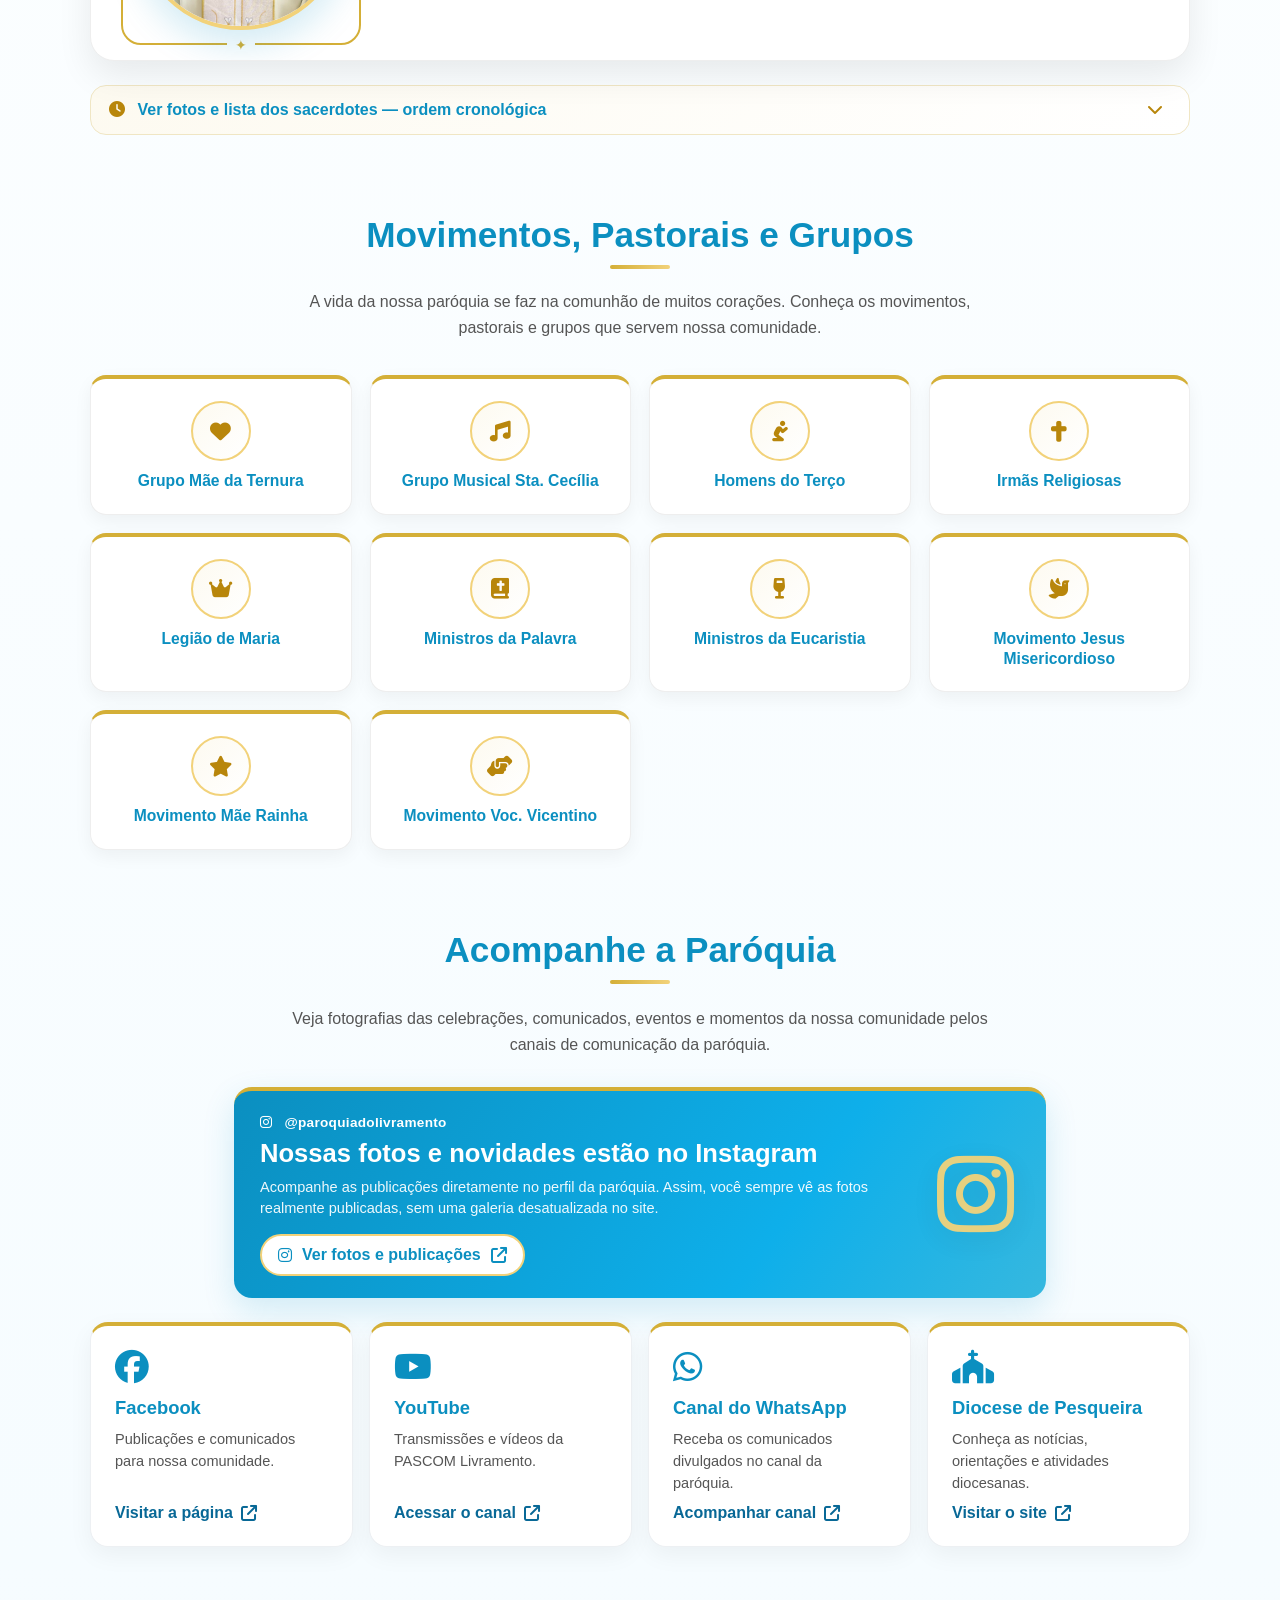
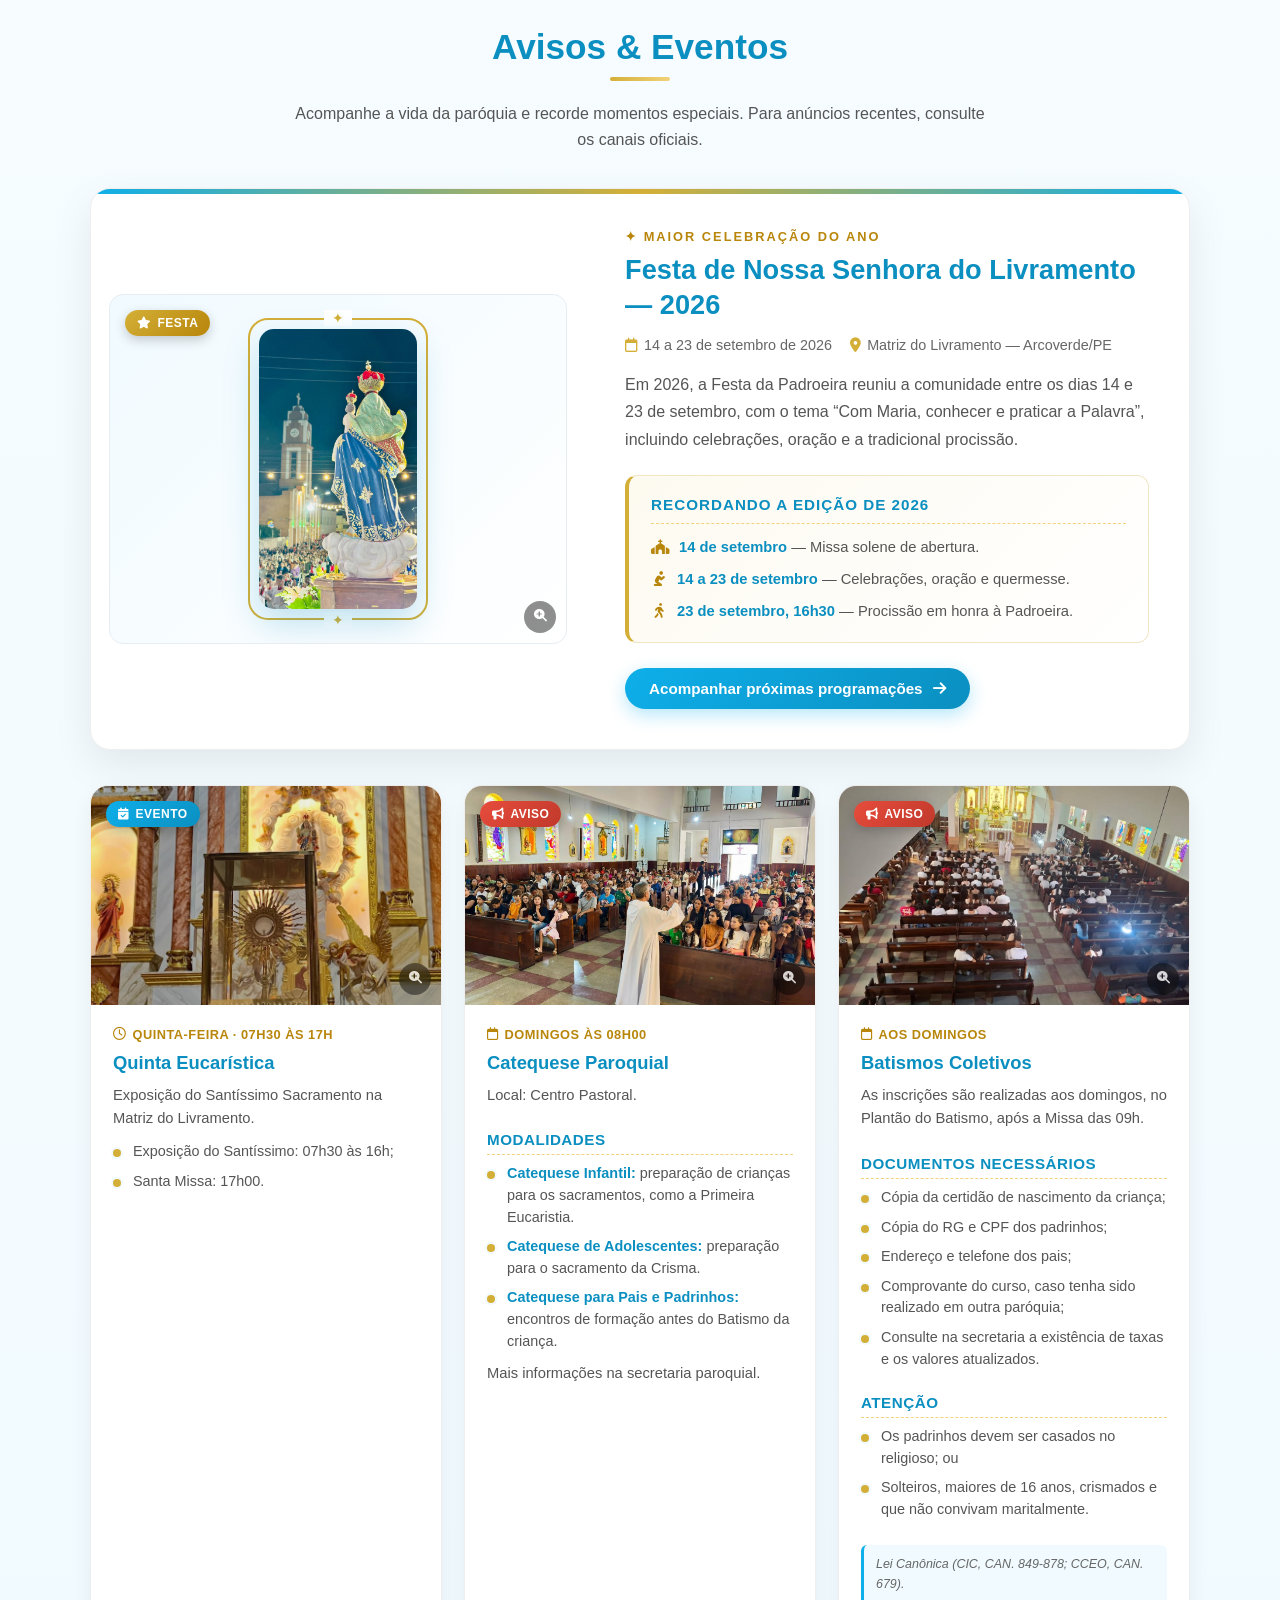
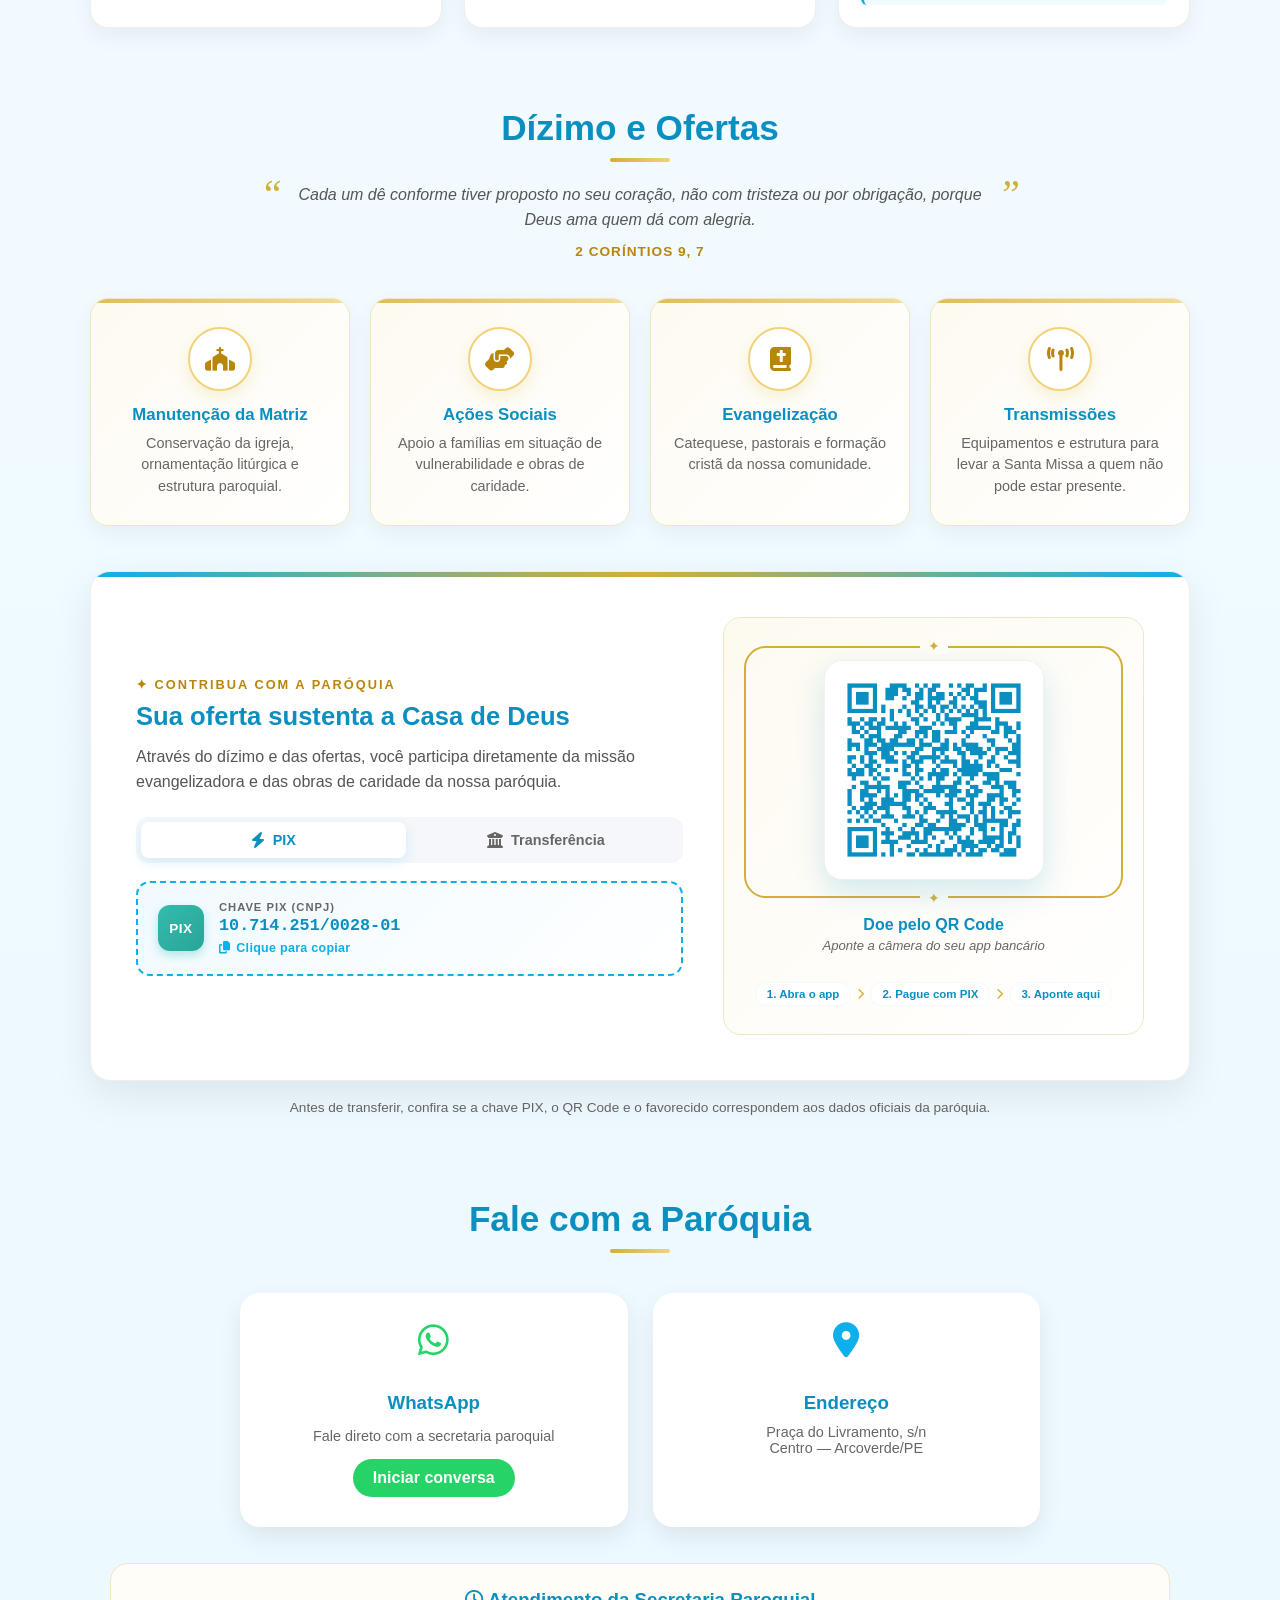
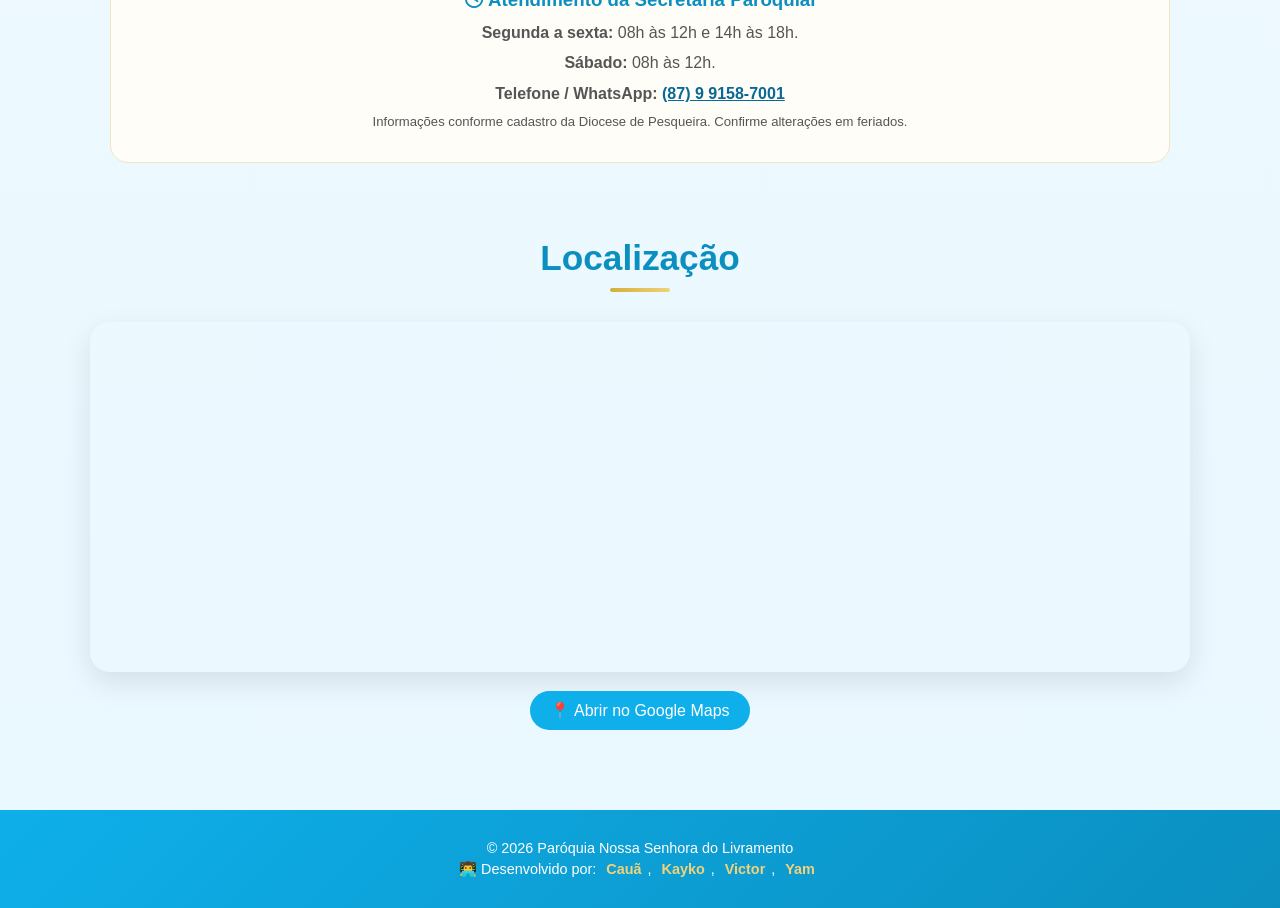
==== commit e317a507: "Add files via upload" ====
--- a/index.html
+++ b/index.html
@@ -136,6 +136,29 @@
             <div class="overlay">
                 <h2>Paróquia Nossa Senhora do Livramento</h2>
                 <p class="subtitulo-parallax">Sejam bem-vindos</p>
+
+                <!-- RELÓGIO: centralizado aqui; vira etiqueta ao rolar a página -->
+                <div class="relogio-paroquia" id="relogio-paroquia" aria-label="Horário de Arcoverde, Pernambuco">
+                    <div class="relogio-conteudo" id="relogio-conteudo">
+                        <div class="relogio-analogico" aria-hidden="true">
+                            <span class="relogio-marca marca-12"></span>
+                            <span class="relogio-marca marca-3"></span>
+                            <span class="relogio-marca marca-6"></span>
+                            <span class="relogio-marca marca-9"></span>
+                            <span class="relogio-ponteiro ponteiro-horas" id="ponteiro-horas"></span>
+                            <span class="relogio-ponteiro ponteiro-minutos" id="ponteiro-minutos"></span>
+                            <span class="relogio-ponteiro ponteiro-segundos" id="ponteiro-segundos"></span>
+                            <span class="relogio-centro"></span>
+                        </div>
+                        <time class="relogio-digital" id="relogio-digital">--:--:--</time>
+                        <time class="relogio-data" id="relogio-data">--/--/----</time>
+                        <span class="relogio-semana" id="relogio-semana">---</span>
+                        <button type="button" class="relogio-ocultar" id="relogio-ocultar" aria-label="Ocultar relógio" title="Ocultar relógio">×</button>
+                    </div>
+                    <button type="button" class="relogio-mostrar" id="relogio-mostrar" aria-label="Mostrar relógio" title="Mostrar relógio" hidden>
+                        <span aria-hidden="true">◷</span> Relógio
+                    </button>
+                </div>
             </div>
         </section>
 
@@ -478,7 +501,7 @@
                                             <tr><td class="cronologia-foto"><span class="retrato-paroco" data-retrato="paroco_14" aria-label="Retrato de Pe. Adilson Carlos Simões Silva ainda não fornecido"><i class="fas fa-user" aria-hidden="true"></i><span>Sem foto</span></span></td><td class="cronologia-ano">1985</td><td>Pe. Adilson Carlos Simões Silva</td><td>1985 a 2007</td><td><span class="cronologia-tipo">Atuação</span></td></tr>
                                             <tr><td class="cronologia-foto"><span class="retrato-paroco" data-retrato="paroco_15" aria-label="Retrato de Pe. Geraldo Wagela ainda não fornecido"><i class="fas fa-user" aria-hidden="true"></i><span>Sem foto</span></span></td><td class="cronologia-ano">1985</td><td>Pe. Geraldo Wagela</td><td>Ord. 28.12.1985</td><td><span class="cronologia-tipo">Ordenação</span></td></tr>
                                             <tr><td class="cronologia-foto"><span class="retrato-paroco" data-retrato="paroco_16" aria-label="Retrato de Mons. Virgilio Almeida ainda não fornecido"><i class="fas fa-user" aria-hidden="true"></i><span>Sem foto</span></span></td><td class="cronologia-ano">1993</td><td>Mons. Virgilio Almeida</td><td>Ord. 30.05.1993</td><td><span class="cronologia-tipo">Ordenação</span></td></tr>
-                                            <tr><td class="cronologia-foto"><span class="retrato-paroco" data-retrato="paroco_17" aria-label="Retrato de Pe. José uiz ainda não fornecido"><i class="fas fa-user" aria-hidden="true"></i><span>Sem foto</span></span></td><td class="cronologia-ano">1996</td><td>Pe. José uiz</td><td>Ord. 03.02.1996</td><td><span class="cronologia-tipo">Ordenação</span></td></tr>
+                                            <tr><td class="cronologia-foto"><span class="retrato-paroco" data-retrato="paroco_17" aria-label="Retrato de Pe. José Luiz ainda não fornecido"><i class="fas fa-user" aria-hidden="true"></i><span>Sem foto</span></span></td><td class="cronologia-ano">1996</td><td>Pe. José Luiz</td><td>Ord. 03.02.1996</td><td><span class="cronologia-tipo">Ordenação</span></td></tr>
                                             <tr><td class="cronologia-foto"><span class="retrato-paroco" data-retrato="paroco_18" aria-label="Retrato de Mons. Nereudo Freire ainda não fornecido"><i class="fas fa-user" aria-hidden="true"></i><span>Sem foto</span></span></td><td class="cronologia-ano">1996</td><td>Mons. Nereudo Freire</td><td>Ord. 13.12.1996</td><td><span class="cronologia-tipo">Ordenação</span></td></tr>
                                             <tr><td class="cronologia-foto"><span class="retrato-paroco" data-retrato="paroco_19" aria-label="Retrato de Pe. José Gomes de Melo ainda não fornecido"><i class="fas fa-user" aria-hidden="true"></i><span>Sem foto</span></span></td><td class="cronologia-ano">1999</td><td>Pe. José Gomes de Melo</td><td>Ord. 29.10.1999</td><td><span class="cronologia-tipo">Ordenação</span></td></tr>
                                             <tr><td class="cronologia-foto"><span class="retrato-paroco" data-retrato="paroco_20" aria-label="Retrato de Pe. José Edson Rodrigues ainda não fornecido"><i class="fas fa-user" aria-hidden="true"></i><span>Sem foto</span></span></td><td class="cronologia-ano">2000</td><td>Pe. José Edson Rodrigues</td><td>Ord. 25.11.2000</td><td><span class="cronologia-tipo">Ordenação</span></td></tr>
@@ -530,7 +553,7 @@
                     <div>
                         <span class="redes-perfil"><i class="fab fa-instagram" aria-hidden="true"></i> @paroquiadolivramento</span>
                         <h3>Nossas fotos e novidades estão no Instagram</h3>
-                        <p>Acompanhe também a Paróquia Nossa Senhora do Livramento pelas redes sociais! Confira fotos, vídeos, momentos especiais e publicações da nossa comunidade. As redes sociais complementam nosso site oficial, aproximando ainda mais a paróquia dos fiéis.</p>
+                        <p>Acompanhe as publicações diretamente no perfil da paróquia. Assim, você sempre vê as fotos realmente publicadas, sem uma galeria desatualizada no site.</p>
                         <a class="redes-btn" href="https://www.instagram.com/paroquiadolivramento/" target="_blank" rel="noopener noreferrer">
                             <i class="fab fa-instagram" aria-hidden="true"></i> Ver fotos e publicações <i class="fas fa-arrow-up-right-from-square" aria-hidden="true"></i>
                         </a>
--- a/css/estilos.css
+++ b/css/estilos.css
@@ -3474,3 +3474,146 @@
 .cronologia-foto .retrato-atual-clicavel img { width: 100%; height: 100%; object-fit: cover; object-position: center; }
 .cronologia-foto .retrato-atual-clicavel:hover { box-shadow: 0 0 0 3px rgb(212 175 55 / .2); }
 .cronologia-foto .retrato-atual-clicavel:focus-visible { outline: 3px solid var(--azul); outline-offset: 3px; }
+
+
+/* ===========================================================
+   RELÓGIO DA CAPA / ETIQUETA — PERSONALIZE AQUI
+   Primeiro: centralizado sob "Sejam bem-vindos".
+   Ao rolar: discreto no canto esquerdo, com ocultar/mostrar.
+   =========================================================== */
+.relogio-paroquia {
+    --relogio-tamanho: 72px;
+    position: relative;
+    display: flex;
+    flex-direction: column;
+    align-items: center;
+    margin-top: 13px;
+    color: #fff;
+    text-shadow: 0 1px 4px rgba(0,0,0,.65);
+    z-index: 2;
+}
+.relogio-conteudo {
+    display: flex;
+    flex-direction: column;
+    align-items: center;
+    gap: 4px;
+}
+.relogio-analogico {
+    position: relative;
+    box-sizing: border-box;
+    width: var(--relogio-tamanho);
+    height: var(--relogio-tamanho);
+    border: 1px solid var(--dourado-claro);
+    border-radius: 50%;
+    background: transparent;
+    box-shadow: none;
+    backdrop-filter: none;
+}
+.relogio-marca {
+    position: absolute;
+    width: 1px;
+    height: 5px;
+    top: 4px;
+    left: calc(50% - .5px);
+    background: var(--dourado-claro);
+    border-radius: 2px;
+    transform-origin: .5px calc(var(--relogio-tamanho) / 2 - 4px);
+}
+.marca-3 { transform: rotate(90deg); }
+.marca-6 { transform: rotate(180deg); }
+.marca-9 { transform: rotate(270deg); }
+.relogio-ponteiro {
+    position: absolute;
+    left: 50%;
+    bottom: 50%;
+    border-radius: 5px;
+    transform-origin: 50% 100%;
+    transform: translateX(-50%) rotate(0deg);
+}
+.ponteiro-horas { height: 29%; width: 2px; background: var(--dourado-claro); }
+.ponteiro-minutos { height: 39%; width: 1.5px; background: #fff; }
+.ponteiro-segundos { height: 43%; width: 1px; background: var(--azul); }
+.relogio-centro {
+    position: absolute;
+    top: 50%;
+    left: 50%;
+    width: 5px;
+    height: 5px;
+    border-radius: 50%;
+    background: var(--dourado-claro);
+    border: 1px solid var(--azul-escuro);
+    transform: translate(-50%, -50%);
+}
+.relogio-digital {
+    display: block;
+    font-size: .77rem;
+    font-weight: 700;
+    font-variant-numeric: tabular-nums;
+    letter-spacing: .11em;
+    color: var(--dourado-claro);
+    line-height: 1.4;
+}
+/* Data e dia da semana abaixo da hora digital. */
+.relogio-data,
+.relogio-semana {
+    display: block;
+    font-variant-numeric: tabular-nums;
+    font-weight: 500;
+    text-align: center;
+    white-space: nowrap;
+    line-height: 1.15;
+}
+.relogio-data {
+    color: #fff;
+    font-size: .66rem;
+}
+.relogio-semana {
+    color: var(--dourado-claro);
+    font-size: .61rem;
+}
+.relogio-conteudo { gap: 3px; }
+.relogio-flutuante .relogio-data { font-size: .59rem; }
+.relogio-flutuante .relogio-semana { font-size: .56rem; }
+@media (max-width: 600px) {
+    .relogio-data { font-size: .61rem; }
+    .relogio-semana { font-size: .58rem; }
+    .relogio-flutuante .relogio-data { font-size: .56rem; }
+    .relogio-flutuante .relogio-semana { font-size: .53rem; }
+}
+.relogio-ocultar,
+.relogio-mostrar {
+    font-family: inherit;
+    cursor: pointer;
+    color: #fff;
+    border: 1px solid rgba(242,210,122,.7);
+    background: rgba(11,69,98,.93);
+    border-radius: 99px;
+}
+.relogio-ocultar { display: none; width: 24px; height: 24px; font-size: 19px; line-height: 18px; }
+.relogio-mostrar { padding: 9px 13px; font-size: 12px; font-weight: 700; white-space: nowrap; }
+.relogio-mostrar[hidden] { display: none !important; }
+.relogio-paroquia.relogio-flutuante {
+    --relogio-tamanho: 53px;
+    position: fixed;
+    top: var(--relogio-topo-flutuante, 12px);
+    left: max(10px, env(safe-area-inset-left));
+    margin: 0;
+    padding: 9px 10px 7px;
+    border: 1px solid rgba(212,175,55,.65);
+    border-radius: 13px;
+    background: rgba(7,55,82,.96);
+    box-shadow: 0 4px 18px rgba(0,0,0,.15);
+    z-index: 1100;
+    text-shadow: none;
+}
+.relogio-flutuante .relogio-ocultar { display: block; margin-top: 2px; }
+.relogio-flutuante .relogio-digital { font-size: .7rem; letter-spacing: .05em; }
+.relogio-flutuante.relogio-escondido { padding: 0; border: 0; background: transparent; box-shadow: none; }
+.relogio-flutuante.relogio-escondido .relogio-conteudo { display: none; }
+.relogio-flutuante.relogio-escondido .relogio-mostrar { display: inline-flex; align-items: center; gap: 5px; }
+.relogio-paroquia button:focus-visible { outline: 3px solid var(--dourado-claro); outline-offset: 3px; }
+@media (max-width: 600px) {
+    .relogio-paroquia { --relogio-tamanho: 60px; margin-top: 9px; }
+    .relogio-paroquia.relogio-flutuante { --relogio-tamanho: 46px; padding: 7px 8px; }
+    .relogio-digital { font-size: .7rem; }
+}
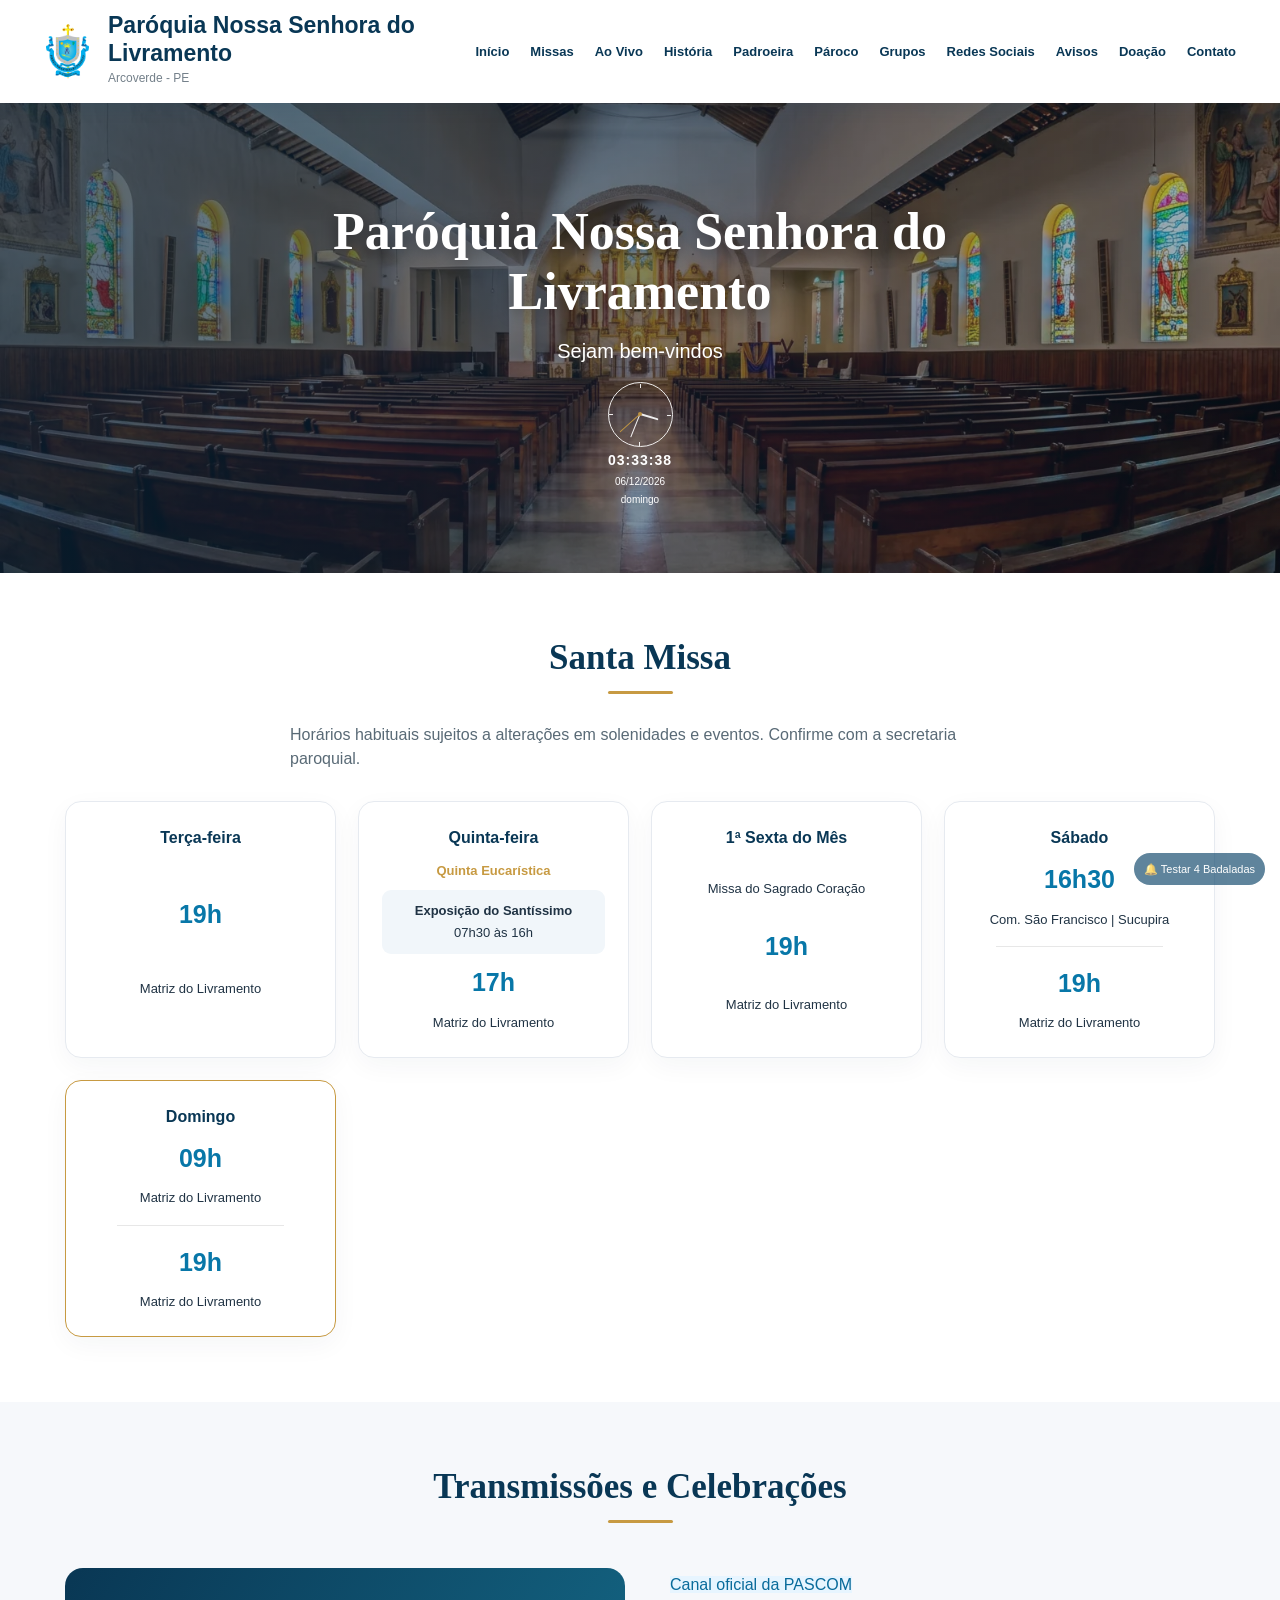
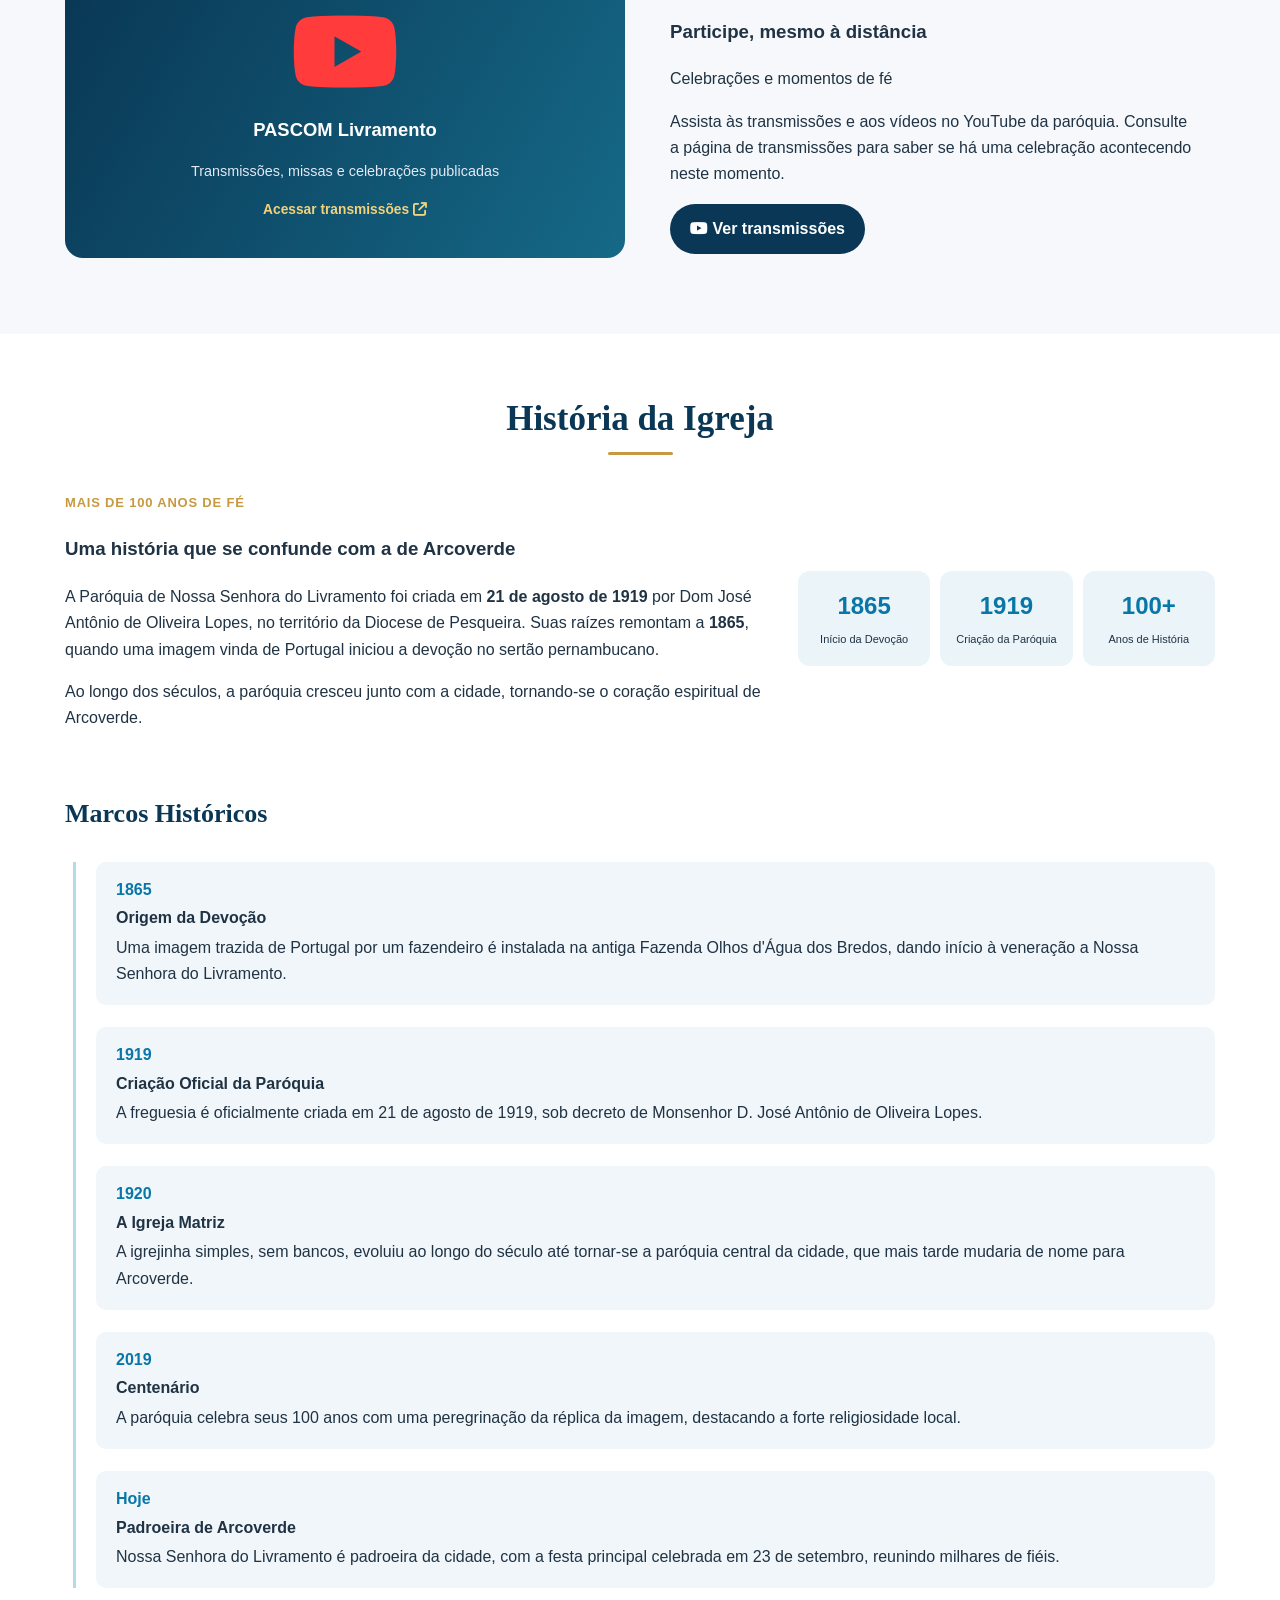
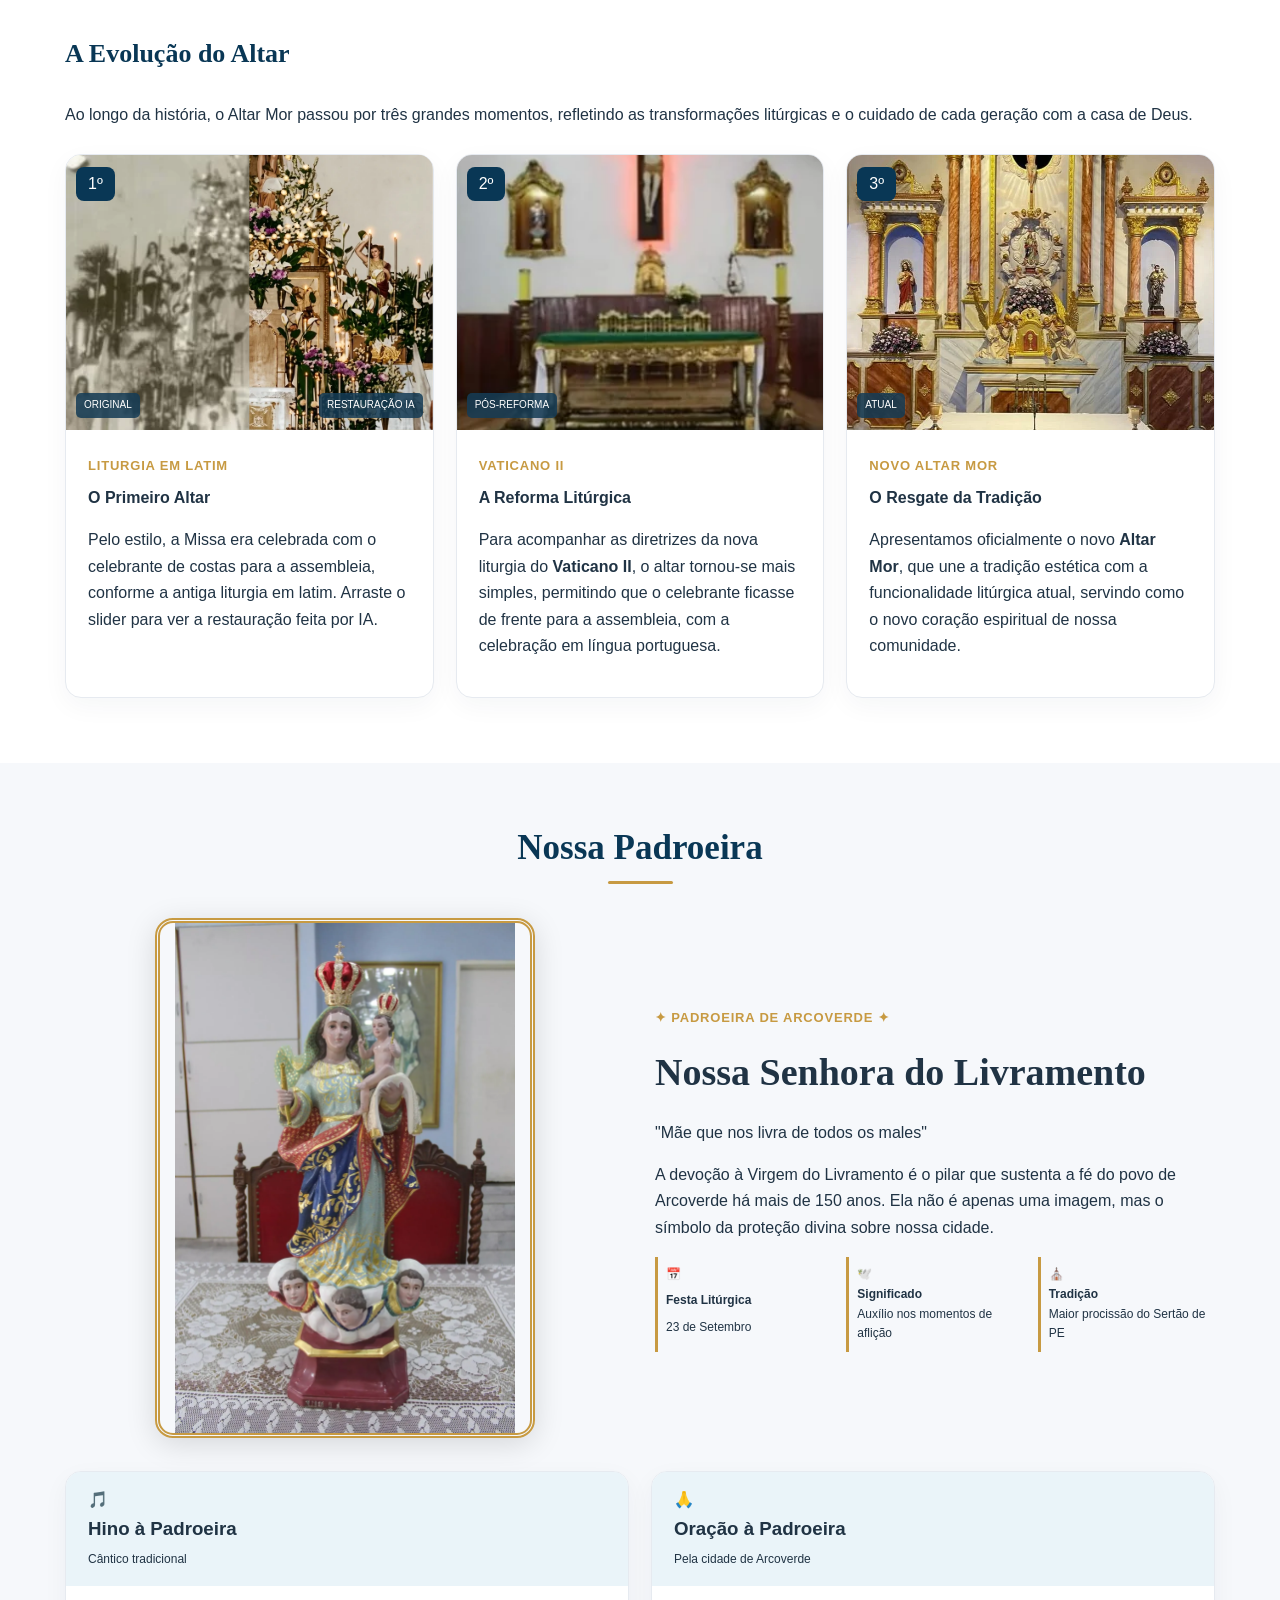
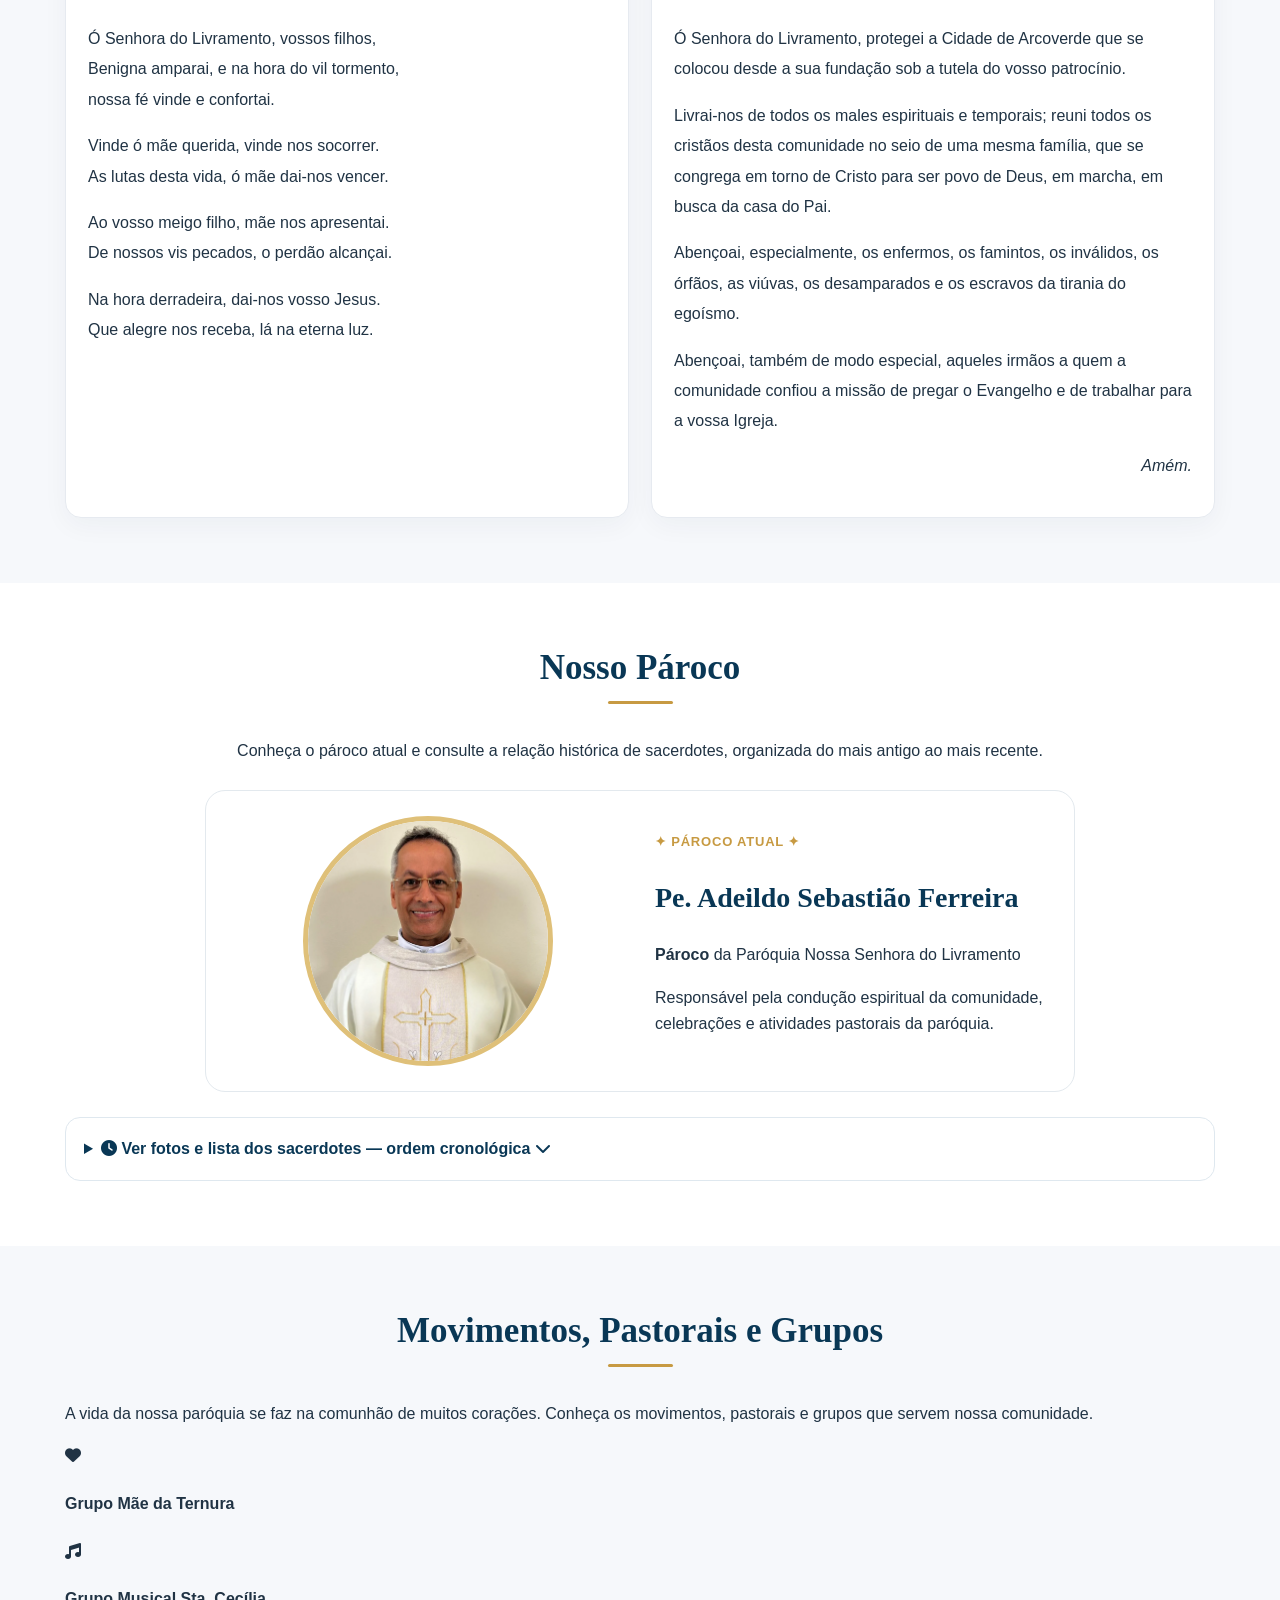
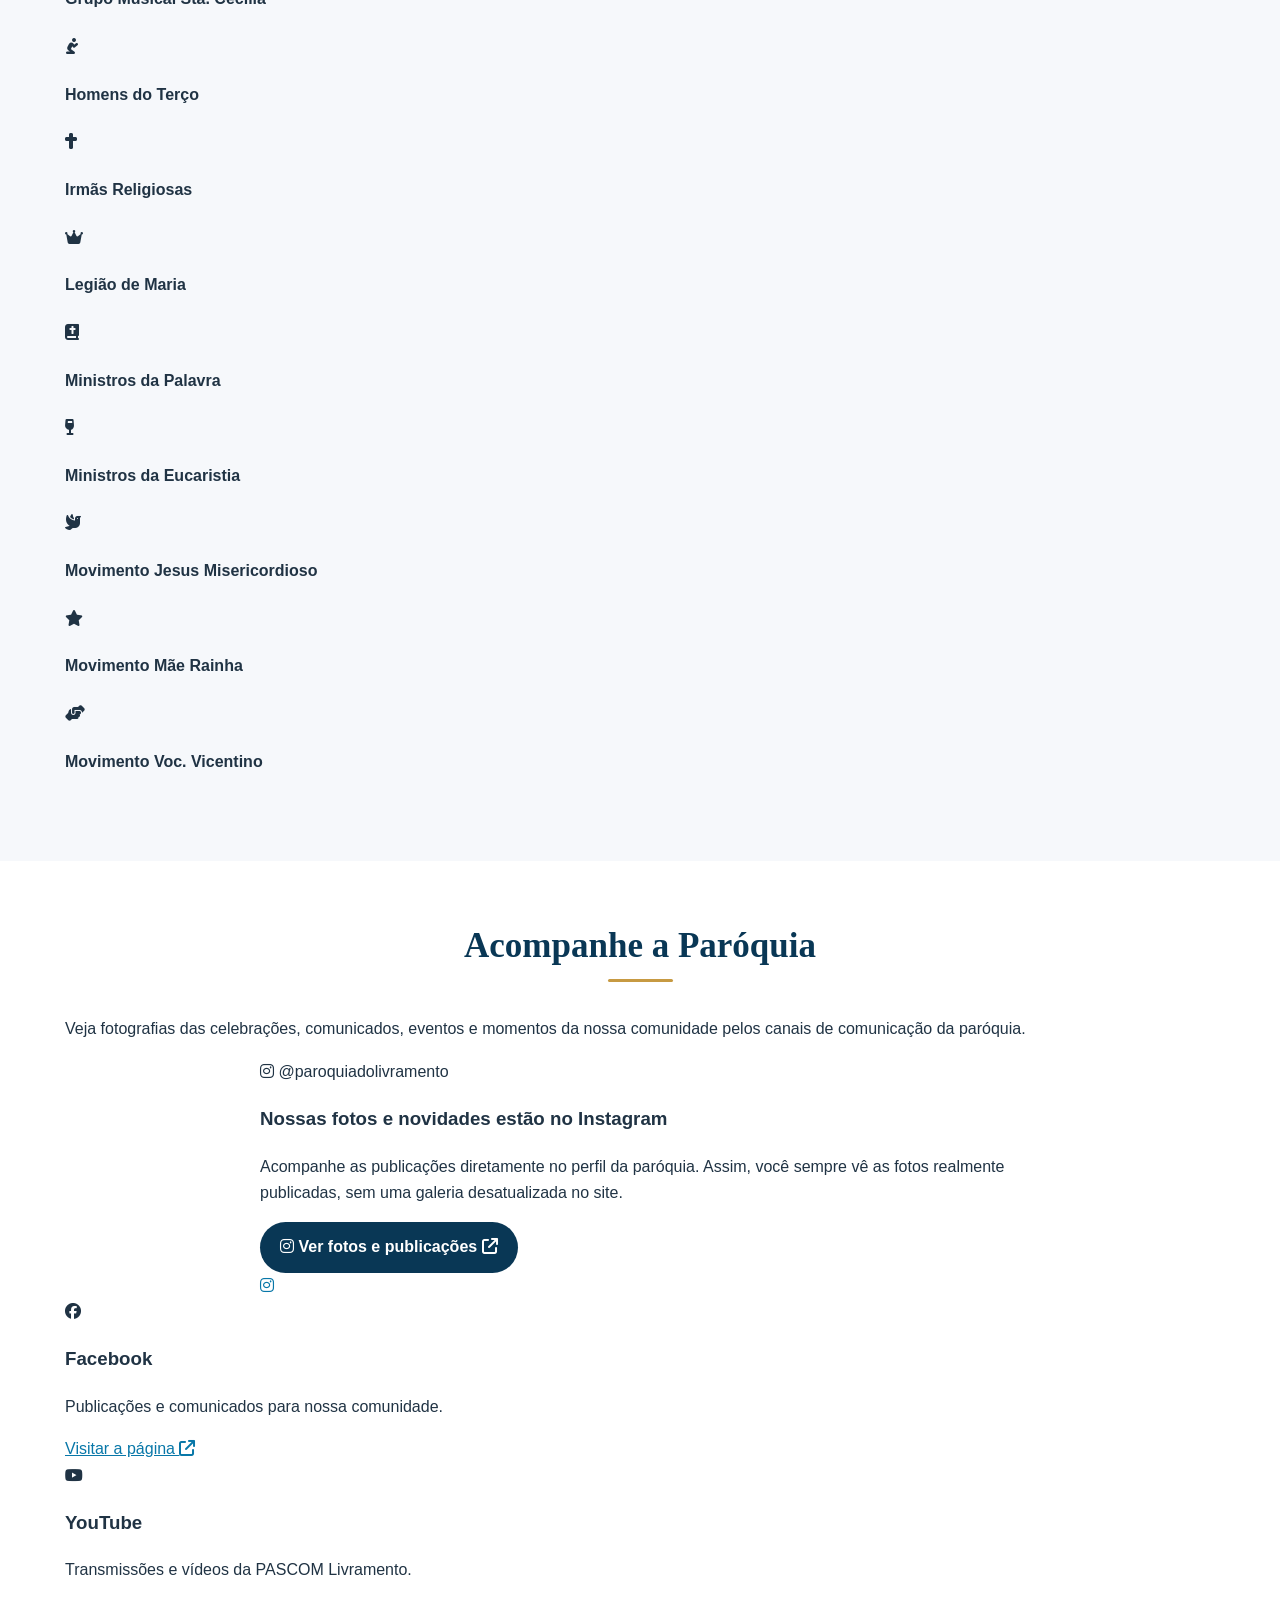
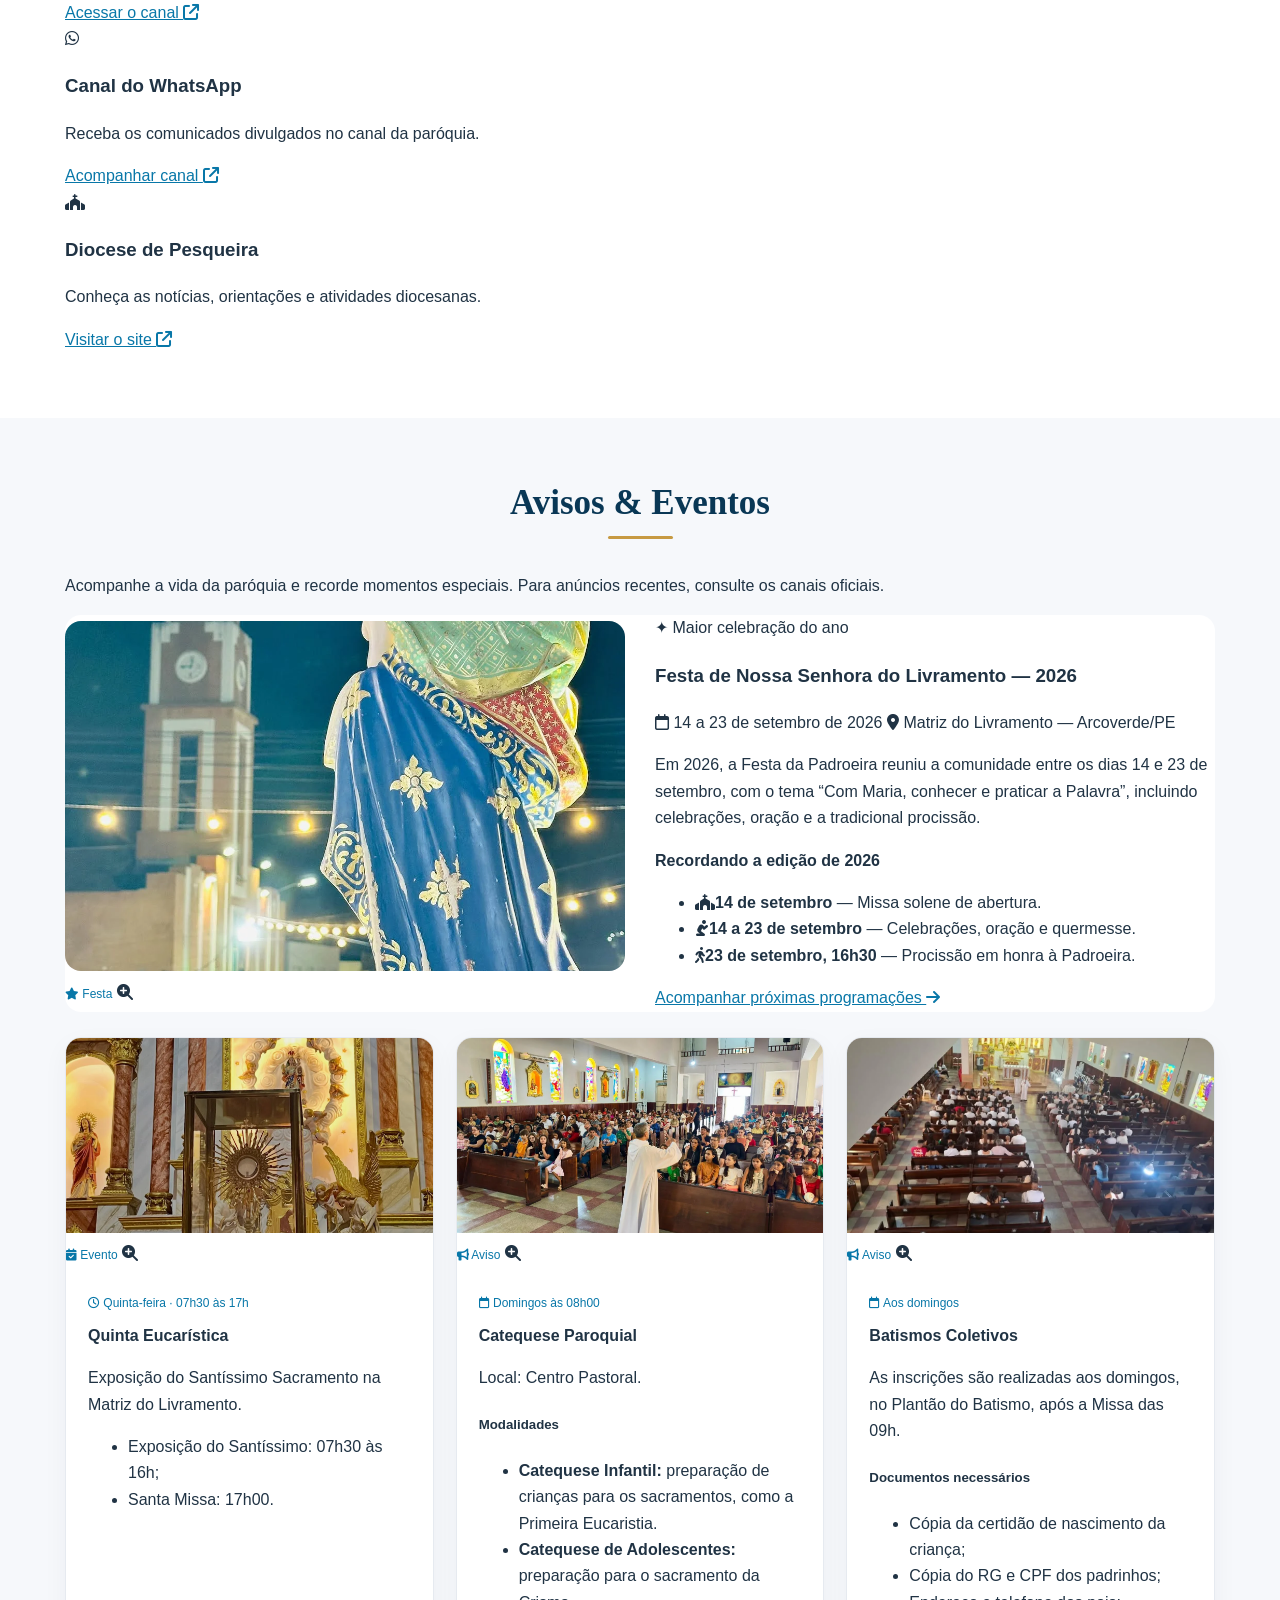
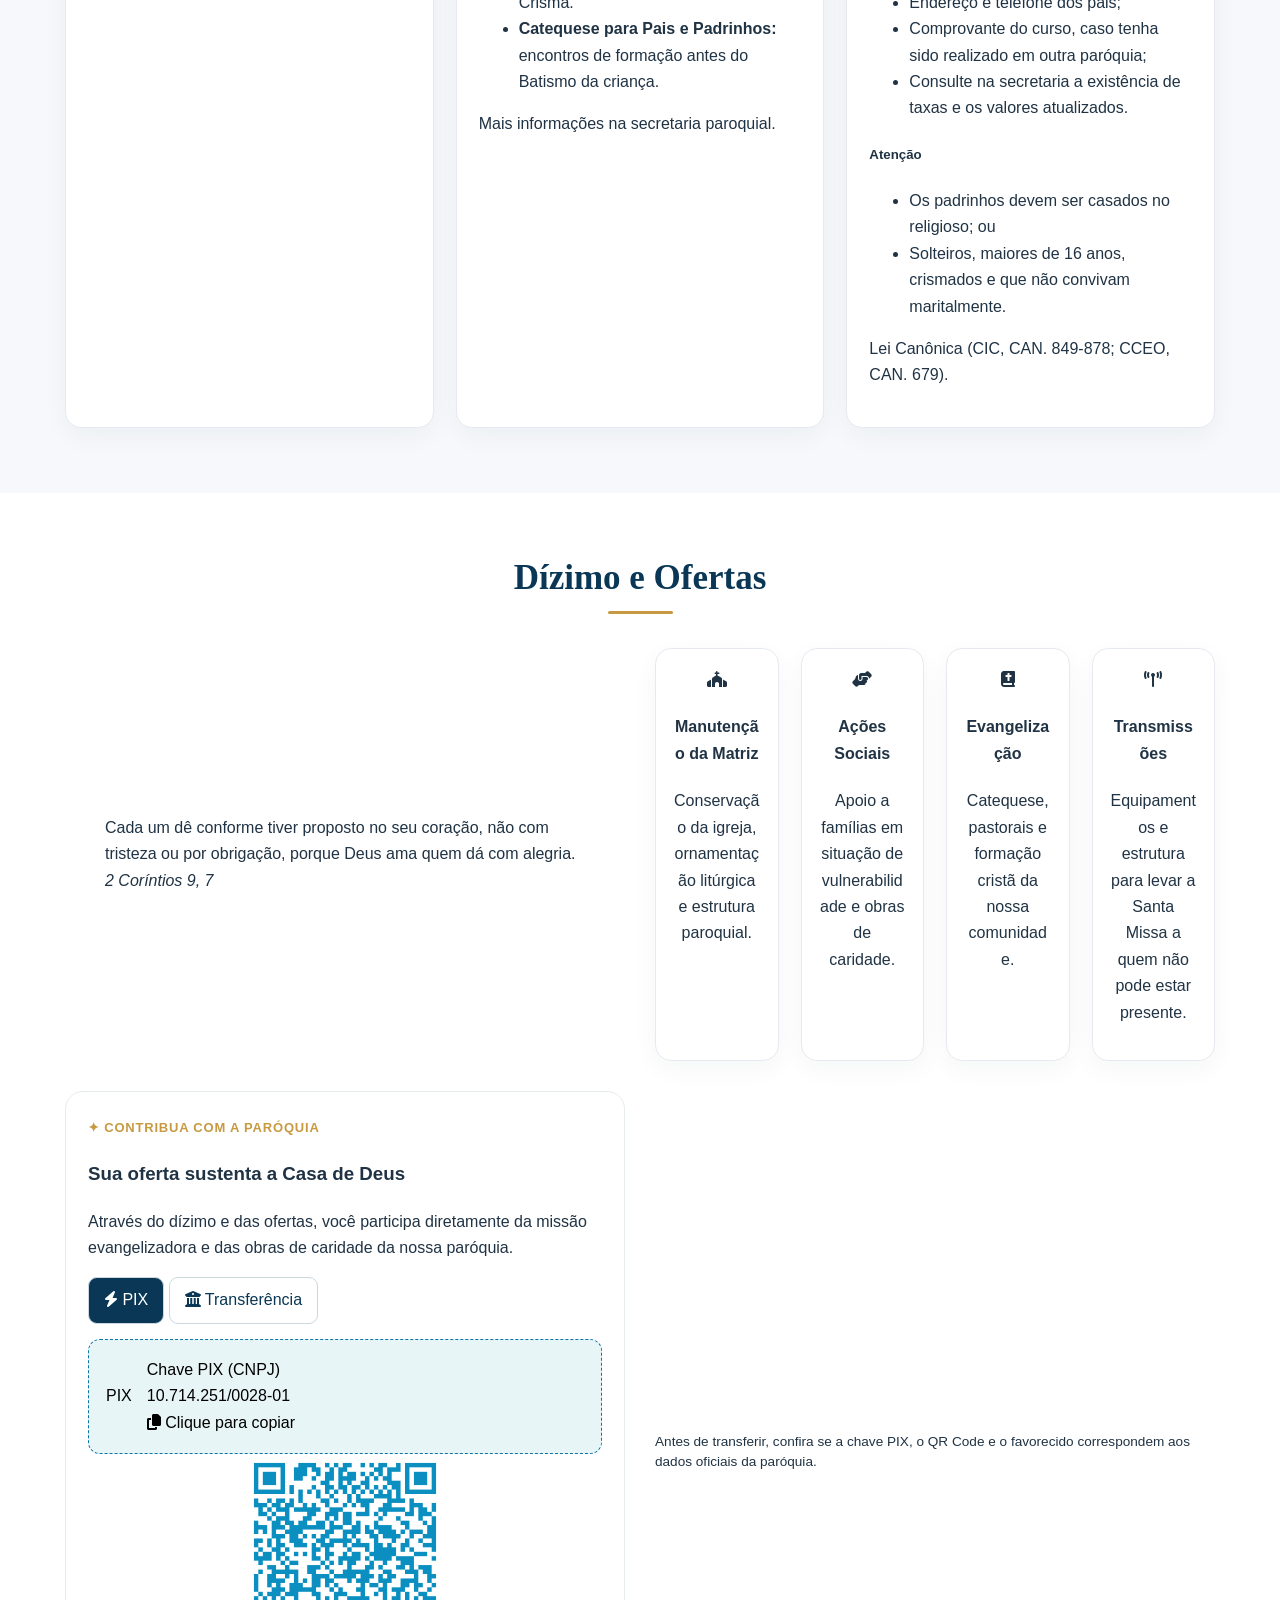
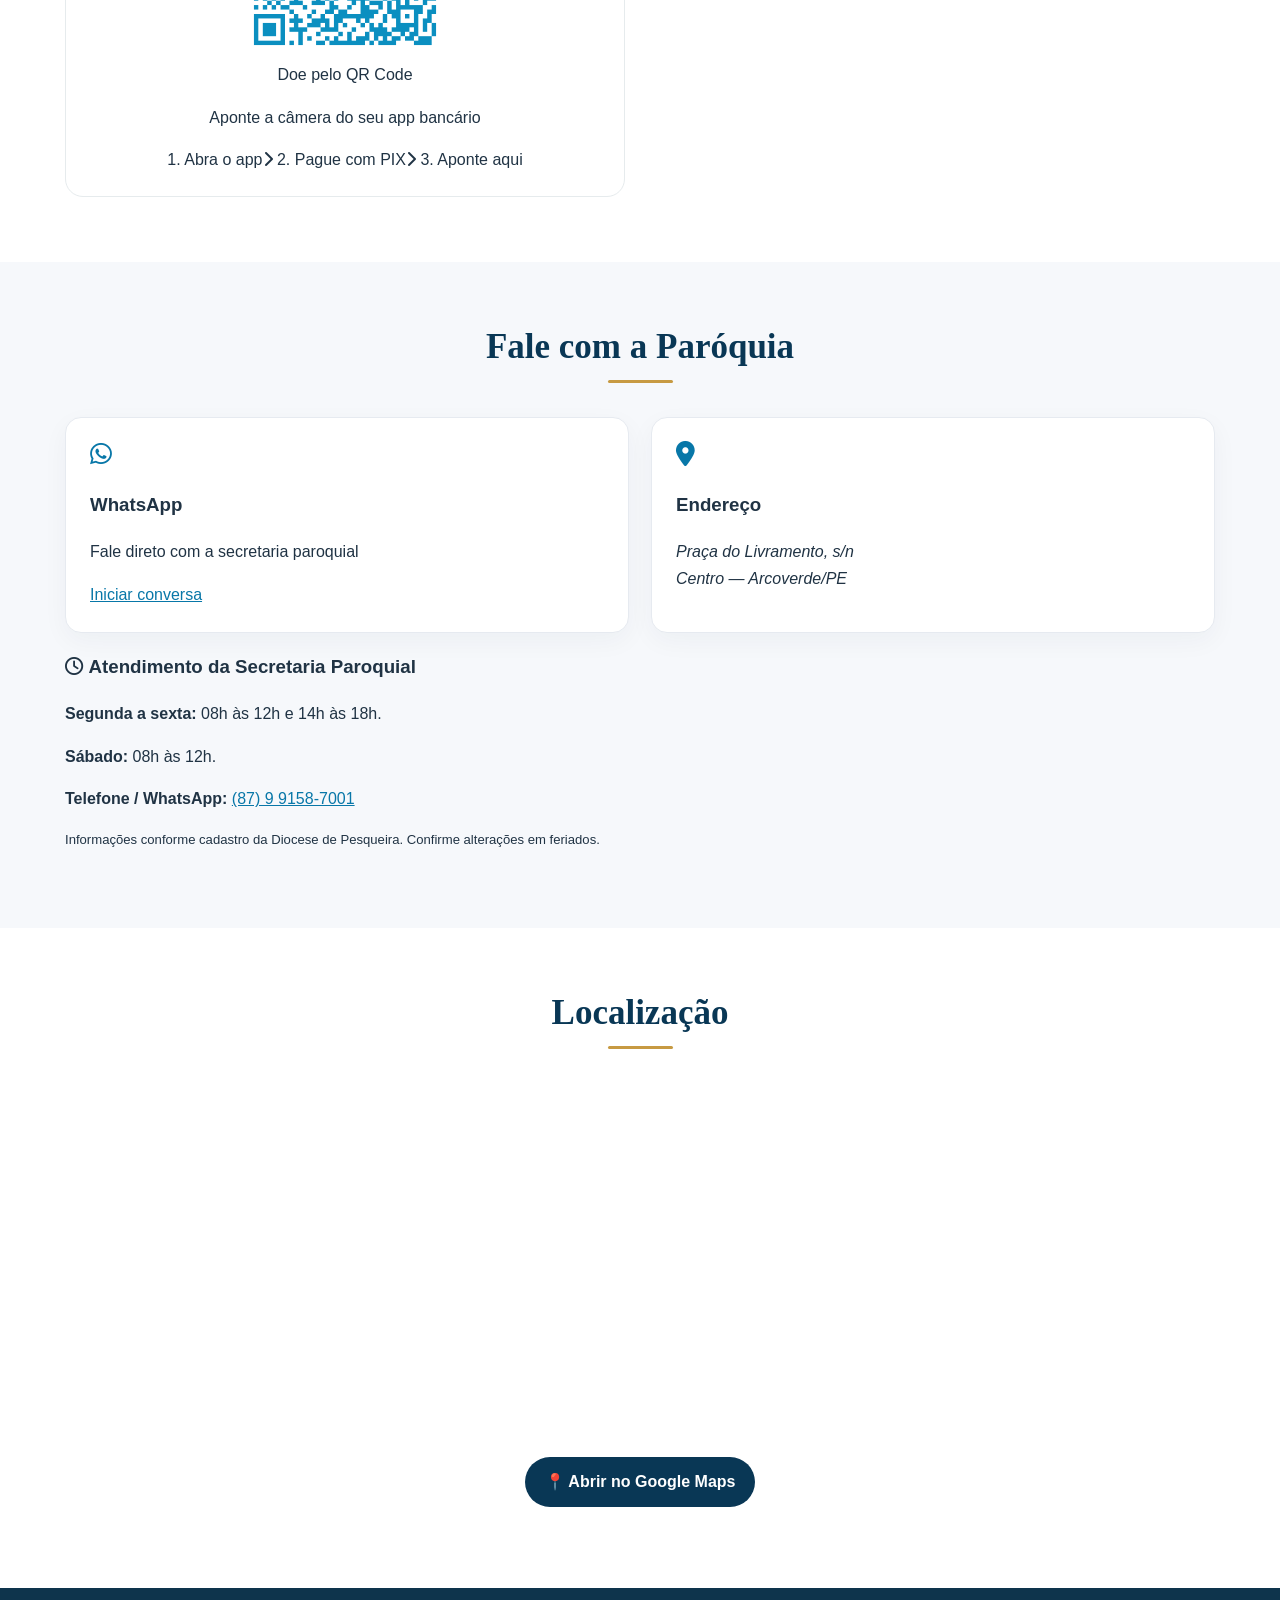
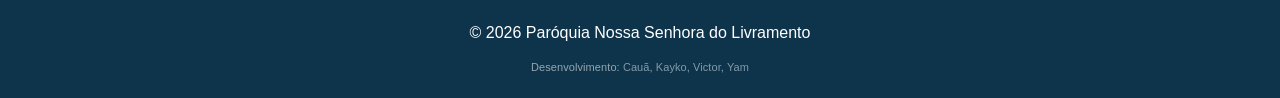
==== commit 5705cb7a: "Add files via upload" ====
--- a/index.html
+++ b/index.html
@@ -12,7 +12,7 @@
          ================================================================
          Como trocar: coloque sua foto na pasta assets/fotos/
          e substitua, abaixo, apenas o nome entre aspas à direita dos dois-pontos.
-         Ex.: "festa": "assets/fotos/MinhaNovaFoto.jpg"
+         Ex.: "festa": "assets/fotos/MinhaNovaFoto.webp"
          Você NÃO precisa procurar a mesma foto em vários lugares do HTML.
          As referências data-foto e data-lightbox-foto são identificadores,
          não nomes dos arquivos. Não os modifique ao trocar uma foto.
@@ -20,21 +20,21 @@
          ================================================================ -->
     <script id="catalogo-de-fotos" type="application/json">
 {
-    "brasao": "assets/fotos/LogoBrasaoDaParoquia.png",
-    "entrada_igreja": "assets/fotos/FotoParoquiaPanoramico.png",
-    "altar_1_original": "assets/fotos/FotoPrimeiraAltarCelebracaomissas.png",
-    "altar_1_restaurado": "assets/fotos/FotoPrimeiroAltarrestauradocomIA.png",
-    "altar_2": "assets/fotos/FotoSegundoAltar.png",
-    "altar_3": "assets/fotos/FotoTerceiroAltarAtual.jpeg",
+    "brasao": "assets/fotos/LogoBrasaoDaParoquia.webp",
+    "entrada_igreja": "assets/fotos/FotoParoquiaPanoramico.webp",
+    "altar_1_original": "assets/fotos/FotoPrimeiraAltarCelebracaomissas.webp",
+    "altar_1_restaurado": "assets/fotos/FotoPrimeiroAltarrestauradocomIA.webp",
+    "altar_2": "assets/fotos/FotoSegundoAltar.webp",
+    "altar_3": "assets/fotos/FotoTerceiroAltarAtual.webp",
     "padroeira": "assets/fotos/FotoPadroeira.webp",
-    "paroco_atual": "assets/fotos/FotoPadreAdeildoSebastiaoFerreira.jpeg",
+    "paroco_atual": "assets/fotos/FotoPadreAdeildoSebastiaoFerreira.webp",
     "paroco_exemplo_1": "",
     "paroco_exemplo_2": "",
-    "festa": "assets/fotos/FestaPadroeiraFoto01.jpg",
-    "quinta_eucaristica": "assets/fotos/EucaristiaSantissimoFoto01.jpg",
-    "catequese": "assets/fotos/CatequeseFoto01.jpg",
-    "batismo": "assets/fotos/BatismoFoto02.jpg",
-    "qr_pix": "assets/fotos/QRCodePixParoquia.png"
+    "festa": "assets/fotos/FestaPadroeiraFoto01.webp",
+    "quinta_eucaristica": "assets/fotos/EucaristiaSantissimoFoto01.webp",
+    "catequese": "assets/fotos/CatequeseFoto01.webp",
+    "batismo": "assets/fotos/BatismoFoto02.webp",
+    "qr_pix": "assets/fotos/QRCodePixParoquia.webp"
 }
     </script>
     <!-- GUIA DO CATÁLOGO (ordem igual à lista acima):
@@ -58,19 +58,19 @@
 
     <meta property="og:title" content="Paróquia Nossa Senhora do Livramento - Arcoverde/PE">
     <meta property="og:description" content="Horários de missas, transmissões ao vivo, história e contato.">
-    <meta property="og:image" content="assets/fotos/LogoBrasaoDaParoquia.png">
+    <meta property="og:image" content="assets/fotos/LogoBrasaoDaParoquia.webp">
     <meta property="og:type" content="website">
     <meta property="og:locale" content="pt_BR">
     <meta name="twitter:card" content="summary_large_image">
 
-    <link rel="icon" type="image/png" href="assets/fotos/LogoBrasaoDaParoquia.png">
+    <link rel="icon" type="image/png" href="assets/fotos/LogoBrasaoDaParoquia.webp">
 
     <script type="application/ld+json">
     {
       "@context":"https://schema.org",
       "@type":"Church",
       "name":"Paróquia Nossa Senhora do Livramento",
-      "image":"assets/fotos/LogoBrasaoDaParoquia.png",
+      "image":"assets/fotos/LogoBrasaoDaParoquia.webp",
       "address":{
         "@type":"PostalAddress",
         "streetAddress":"Praça do Livramento, s/n",
@@ -826,12 +826,12 @@
 
     <footer class="rodape">
         <p>© <span id="ano-atual">2026</span> Paróquia Nossa Senhora do Livramento</p>
-        <p class="dev">
-            👨‍💻 Desenvolvido por:
-            <a href="https://www.instagram.com/cauaznk7/?hl=pt-br"><strong>Cauã</strong></a>,
-            <a href="https://www.instagram.com/alien_okyak/?hl=pt-br"><strong>Kayko</strong></a>,
-            <a href="https://www.instagram.com/victorgabrieeel6543/?hl=pt-br"><strong>Victor</strong></a>,
-            <a href="https://www.instagram.com/yamzingx/?hl=pt-br"><strong>Yam</strong></a>
+        <p class="dev" aria-label="Créditos dos desenvolvedores">
+            Desenvolvimento:
+            <a href="https://www.instagram.com/cauaznk7/?hl=pt-br">Cauã</a>,
+            <a href="https://www.instagram.com/dev_okyak/?hl=pt-br">Kayko</a>,
+            <a href="https://www.instagram.com/victorgabrieeel6543/?hl=pt-br">Victor</a>,
+            <a href="https://www.instagram.com/yamzingx/?hl=pt-br">Yam</a>
         </p>
     </footer>
     <!-- Lightbox Fullscreen com Pinch-to-Zoom -->
--- a/css/estilos.css
+++ b/css/estilos.css
@@ -1,3619 +1,5 @@
-/* ================================================================
-   PARÓQUIA NOSSA SENHORA DO LIVRAMENTO — ESTILOS
-   ================================================================
-   COMO EDITAR:
-     • CORES e TAMANHO DA FOTO DA FESTA: seção :root no início.
-     • CARTÃO DA FESTA: procure "FOTO DA FESTA".
-     • FOTO: início de index.html, bloco 📸 FOTOS DO SITE.
-   • ALTERAR TEXTOS E CRIAR AVISOS: edite index.html.
-   Consulte o arquivo LEIA-ME.md para exemplos práticos.
-   ================================================================ */
-
-:root {
-    --azul: #0EAFEA;
-    --azul-escuro: #0b8fc0;
-    --dourado: #d4af37;
-    --dourado-claro: #f2d27a;
-    --dourado-escuro: #b8860b;
-    --texto: #333;
-    --texto-suave: #555;
-    --texto-fraco: #666;
-    --fundo-claro: #f0faff;
-    /* ALTERE AQUI O TAMANHO DA FOTO PRINCIPAL DA FESTA */
-    --foto-festa-altura: 350px;
-    --foto-festa-altura-celular: 255px;
-}
-
-html {
-    scroll-behavior: smooth;
-}
-
-@font-face {
-    font-family: "Peristiwa";
-    src: url("../assets/fontes/Peristiwa.otf") format("opentype");
-    font-display: swap;
-}
-
-body {
-    font-family: "Segoe UI", Arial, sans-serif;
-    background: linear-gradient(to bottom, #ffffff 40%, #eaf8ff);
-    text-align: center;
-    margin: 0;
-    color: var(--texto);
-}
-
-.topo {
-    display: flex;
-    flex-wrap: wrap;
-    gap: 8px 16px;
-    justify-content: space-between;
-    align-items: center;
-    background: linear-gradient(135deg, var(--azul), var(--azul-escuro), var(--dourado));
-    padding: 12px 4%;
-    box-shadow: 0 4px 12px rgba(0,0,0,0.15);
-    position: sticky;
-    top: 0;
-    z-index: 1000;
-}
-
-.container-titulo {
-    display: flex;
-    flex: 0 1 auto;
-    min-width: 0;
-    flex-direction: column;
-    align-items: flex-start;
-    color: white;
-}
-
-.nome-site {
-    font-size: 1.2rem;
-    margin: 0;
-    font-weight: bold;
-}
-
-.localizacao-topo {
-    font-size: 0.85rem;
-    opacity: 0.9;
-    margin: 0;
-}
-
-.logo {
-    width: 50px;
-    height: 50px;
-    object-fit: contain;
-    background: white;
-    border-radius: 50%;
-    padding: 5px;
-    border: 2px solid var(--dourado-claro);
-    flex-shrink: 0;
-}
-
-/* Menu horizontal com rolagem: aproxime o mouse das bordas para revelar os links. */
-.menu {
-    display: flex;
-    flex: 1 1 630px;
-    min-width: 0;
-    flex-wrap: nowrap;
-    justify-content: flex-start;
-    align-items: center;
-    gap: 4px 6px;
-    padding: 6px 2px;
-    overflow-x: auto;
-    overflow-y: hidden;
-    white-space: nowrap;
-    scrollbar-width: none;
-    -ms-overflow-style: none;
-    -webkit-overflow-scrolling: touch;
-    overscroll-behavior-x: contain;
-    scroll-padding-inline: 12px;
-}
-
-.menu::-webkit-scrollbar {
-    display: none;
-}
-
-.menu a {
-    display: inline-flex;
-    align-items: center;
-    justify-content: center;
-    flex: 0 0 auto;
-    white-space: nowrap;
-    color: white;
-    text-decoration: none;
-    font-size: 14px;
-    font-weight: 500;
-    line-height: 1.35;
-    padding: 9px 11px;
-    border-radius: 10px;
-    position: relative;
-    transition: background-color 0.2s ease, color 0.2s ease;
-}
-
-.menu a::after {
-    content: "";
-    position: absolute;
-    height: 2px;
-    background: var(--dourado-claro);
-    left: 11px;
-    right: 11px;
-    bottom: 4px;
-    transform: scaleX(0);
-    transform-origin: center;
-    transition: transform 0.2s ease;
-}
-
-.menu a:hover, .menu a:focus-visible {
-    background: rgba(255,255,255,0.15);
-}
-
-.menu a:hover::after, .menu a:focus-visible::after {
-    transform: scaleX(1);
-}
-
-.menu a:focus-visible {
-    outline: 2px solid var(--dourado-claro);
-    outline-offset: -2px;
-}
-
-.parallax {
-    width: 100%;
-    height: 450px;
-    /* A imagem de fundo vem do CATÁLOGO DE FOTOS em index.html. */
-    background-color: #163147;
-    background-size: cover;
-    background-position: center;
-    background-attachment: fixed;
-    position: relative;
-}
-
-.overlay {
-    position: absolute;
-    inset: 0;
-    background: rgba(0,0,0,0.45);
-    display: flex;
-    justify-content: center;
-    align-items: center;
-    flex-direction: column;
-    color: white;
-}
-
-.overlay h2 {
-    font-family: "Peristiwa", serif;
-    font-size: clamp(2rem, 5vw, 3rem);
-    margin: 0;
-    letter-spacing: 2px;
-    text-shadow: 2px 2px 10px rgba(0,0,0,0.6);
-}
-
-.overlay .subtitulo-parallax {
-    font-size: 1.2rem;
-    margin-top: 5px;
-    font-weight: 300;
-    letter-spacing: 1px;
-}
-
-.titulo {
-    font-size: 2.2rem;
-    color: var(--azul-escuro);
-    margin-bottom: 5px;
-    scroll-margin-top: 160px;
-}
-
-.linha-azul {
-    display: block;
-    width: 60px;
-    height: 4px;
-    background: linear-gradient(to right, var(--dourado), var(--dourado-claro));
-    margin: 10px auto 30px;
-    border-radius: 10px;
-}
-
-.missa-container {
-    padding: 50px 20px;
-}
-
-.agenda {
-    max-width: 1100px;
-    margin: 0 auto;
-}
-
-.agenda-grid {
-    display: grid;
-    grid-template-columns: repeat(auto-fit, minmax(280px, 1fr));
-    gap: 20px;
-}
-
-.agenda-item {
-    background: white;
-    border-top: 6px solid var(--dourado);
-    padding: 25px;
-    border-radius: 15px;
-    display: flex;
-    flex-direction: column;
-    justify-content: center;
-    align-items: center;
-    box-shadow: 0 6px 18px rgba(0,0,0,0.06);
-    transition: 0.3s ease;
-    position: relative;
-}
-
-.agenda-item.hoje {
-    border-top: 6px solid var(--azul);
-    background-color: var(--fundo-claro);
-    transform: translateY(-10px);
-    box-shadow: 0 12px 24px rgba(14, 175, 234, 0.2);
-    z-index: 2;
-}
-
-.agenda-item.hoje::before {
-    content: "HOJE";
-    position: absolute;
-    top: -15px;
-    background: var(--azul);
-    color: white;
-    padding: 2px 12px;
-    border-radius: 20px;
-    font-size: 12px;
-    font-weight: bold;
-}
-
-.dia {
-    font-weight: bold;
-    font-size: 1.2rem;
-    color: var(--azul-escuro);
-    margin-bottom: 10px;
-    text-transform: uppercase;
-}
-
-.hora {
-    font-size: 1.4rem;
-    color: var(--dourado-escuro);
-    font-weight: 700;
-    margin: 5px 0;
-}
-
-.local-missa {
-    font-size: 0.95rem;
-    color: var(--texto-fraco);
-    font-style: italic;
-}
-
-.separador-card {
-    width: 80%;
-    border: 0;
-    border-top: 1px solid #eee;
-    margin: 10px 0;
-}
-
-.exposicao-box {
-    background: var(--fundo-claro);
-    border: 1px dashed var(--azul);
-    border-radius: 10px;
-    padding: 10px;
-    margin: 10px 0;
-    width: 90%;
-}
-
-.exposicao-box strong {
-    color: var(--azul-escuro);
-    font-size: 0.9rem;
-}
-
-.exposicao-box span {
-    display: block;
-    font-size: 1.1rem;
-    font-weight: bold;
-    color: var(--azul);
-}
-
-.destaque-card {
-    background: linear-gradient(135deg, var(--azul), var(--azul-escuro));
-    color: white;
-    border-top: 6px solid var(--dourado-claro);
-}
-
-.destaque-card .dia, .destaque-card .hora, .destaque-card .local-missa {
-    color: white;
-}
-
-.youtube-section {
-    margin: 20px auto 80px;
-    max-width: 900px;
-    background: white;
-    border-radius: 20px;
-    overflow: hidden;
-    display: flex;
-    flex-wrap: wrap;
-    box-shadow: 0 10px 30px rgba(0,0,0,0.1);
-    border: 1px solid #eee;
-}
-
-.youtube-thumb {
-    flex: 1;
-    min-width: 300px;
-    background: linear-gradient(135deg, #0a1628, #122a45);
-    display: flex;
-    justify-content: center;
-    align-items: center;
-    position: relative;
-    min-height: 280px;
-    overflow: hidden;
-}
-
-.youtube-thumb iframe {
-    width: 100%;
-    height: 100%;
-    border: 0;
-    position: relative;
-    z-index: 2;
-}
-
-/* Estado sem live - placeholder bonito */
-.live-placeholder {
-    position: absolute;
-    inset: 0;
-    display: flex;
-    flex-direction: column;
-    align-items: center;
-    justify-content: center;
-    z-index: 1;
-    gap: 16px;
-    background: linear-gradient(135deg, #0a1628 0%, #0d2137 40%, #122a45 100%);
-}
-
-.live-placeholder-logo {
-    width: 80px;
-    height: 80px;
-    object-fit: contain;
-    border-radius: 50%;
-    padding: 8px;
-    background: rgba(255,255,255,0.08);
-    border: 2px solid rgba(212,175,55,0.3);
-    animation: live-logo-pulso 3s ease-in-out infinite;
-}
-
-@keyframes live-logo-pulso {
-    0%, 100% {
-        box-shadow: 0 0 15px rgba(212,175,55,0.2);
-        transform: scale(1);
-    }
-
-    50% {
-        box-shadow: 0 0 30px rgba(212,175,55,0.4);
-        transform: scale(1.05);
-    }
-
-}
-
-.live-placeholder-texto {
-    color: rgba(255,255,255,0.7);
-    font-size: 0.85rem;
-    letter-spacing: 1px;
-    text-align: center;
-    line-height: 1.5;
-}
-
-.live-placeholder-texto strong {
-    display: block;
-    color: white;
-    font-size: 1rem;
-    margin-bottom: 4px;
-}
-
-.live-placeholder-sino {
-    display: inline-flex;
-    align-items: center;
-    gap: 8px;
-    margin-top: 4px;
-    padding: 8px 18px;
-    background: rgba(255,0,0,0.15);
-    border: 1px solid rgba(255,0,0,0.3);
-    border-radius: 20px;
-    color: #ff6b6b;
-    font-size: 0.78rem;
-    font-weight: bold;
-    text-transform: uppercase;
-    letter-spacing: 0.5px;
-}
-
-.live-placeholder-sino i {
-    animation: live-sino-swing 2s ease-in-out infinite;
-}
-
-@keyframes live-sino-swing {
-    0%, 100% {
-        transform: rotate(0deg);
-    }
-
-    25% {
-        transform: rotate(15deg);
-    }
-
-    75% {
-        transform: rotate(-15deg);
-    }
-
-}
-
-/* Quando está ao vivo */
-.youtube-thumb.ao-vivo .live-placeholder {
-    display: none;
-}
-
-.youtube-thumb:not(.ao-vivo) iframe {
-    display: none;
-}
-
-.youtube-info {
-    flex: 1.2;
-    padding: 40px;
-    text-align: left;
-    display: flex;
-    flex-direction: column;
-    justify-content: center;
-}
-
-.live-badge {
-    display: inline-flex;
-    align-items: center;
-    background: #ffe6e6;
-    color: #ff0000;
-    padding: 5px 12px;
-    border-radius: 20px;
-    font-size: 12px;
-    font-weight: bold;
-    text-transform: uppercase;
-    margin-bottom: 10px;
-    width: fit-content;
-}
-
-.dot {
-    height: 8px;
-    width: 8px;
-    background-color: #ff0000;
-    border-radius: 50%;
-    display: inline-block;
-    margin-right: 8px;
-    animation: pulse 1.5s infinite;
-}
-
-@keyframes pulse {
-    0% {
-        transform: scale(0.95);
-        box-shadow: 0 0 0 0 rgba(255, 0, 0, 0.7);
-    }
-
-    70% {
-        transform: scale(1);
-        box-shadow: 0 0 0 10px rgba(255, 0, 0, 0);
-    }
-
-    100% {
-        transform: scale(0.95);
-        box-shadow: 0 0 0 0 rgba(255, 0, 0, 0);
-    }
-
-}
-
-.live-horario {
-    color: var(--dourado-escuro);
-    font-weight: bold;
-    font-size: 1.1rem;
-    margin-bottom: 15px;
-    display: block;
-}
-
-.btn-assista {
-    background: #FF0000;
-    color: white;
-    text-decoration: none;
-    padding: 12px 25px;
-    border-radius: 30px;
-    font-weight: bold;
-    display: inline-flex;
-    align-items: center;
-    gap: 10px;
-    transition: 0.3s;
-    width: fit-content;
-}
-
-.btn-assista:hover {
-    background: #cc0000;
-}
-
-/* HISTÓRIA DA IGREJA */
-.historia-wrapper {
-    max-width: 1100px;
-    margin: 0 auto 100px;
-    padding: 0 20px;
-}
-
-.historia-intro {
-    display: grid;
-    grid-template-columns: 1.5fr 1fr;
-    gap: 40px;
-    background: white;
-    border-radius: 20px;
-    padding: 45px;
-    box-shadow: 0 10px 30px rgba(0,0,0,0.06);
-    border: 1px solid #eee;
-    margin-bottom: 50px;
-    position: relative;
-    overflow: hidden;
-}
-
-.historia-intro::before {
-    content: "";
-    position: absolute;
-    top: 0;
-    left: 0;
-    right: 0;
-    height: 5px;
-    background: linear-gradient(90deg, var(--azul), var(--dourado), var(--azul));
-}
-
-.historia-intro-texto {
-    text-align: left;
-}
-
-.intro-eyebrow {
-    display: inline-block;
-    color: var(--dourado-escuro);
-    font-weight: bold;
-    font-size: 0.85rem;
-    letter-spacing: 2px;
-    text-transform: uppercase;
-    margin-bottom: 10px;
-}
-
-.historia-intro-texto h3 {
-    color: var(--azul-escuro);
-    font-size: 1.7rem;
-    margin: 0 0 18px;
-    line-height: 1.3;
-}
-
-.historia-intro-texto p {
-    line-height: 1.7;
-    color: var(--texto-suave);
-    margin: 0 0 12px;
-}
-
-.historia-stats {
-    display: flex;
-    flex-direction: column;
-    gap: 15px;
-    justify-content: center;
-}
-
-.stat-item {
-    background: linear-gradient(135deg, #fdfaf0, #ffffff);
-    border: 1px solid #f0e6c4;
-    border-radius: 15px;
-    padding: 20px;
-    text-align: center;
-    transition: 0.3s;
-}
-
-.stat-item:hover {
-    transform: translateY(-3px);
-    border-color: var(--dourado);
-}
-
-.stat-item.destaque {
-    background: linear-gradient(135deg, var(--azul), var(--azul-escuro));
-    border-color: var(--azul-escuro);
-}
-
-.stat-item.destaque .stat-numero,
-        .stat-item.destaque .stat-label {
-    color: white;
-}
-
-.stat-numero {
-    display: block;
-    font-size: 2.2rem;
-    font-weight: 800;
-    color: var(--azul-escuro);
-    line-height: 1;
-}
-
-.stat-label {
-    display: block;
-    margin-top: 6px;
-    font-size: 0.85rem;
-    color: var(--texto-fraco);
-    text-transform: uppercase;
-    letter-spacing: 1px;
-}
-
-.subtitulo-historia {
-    text-align: center;
-    margin: 0 0 30px;
-    font-size: 1.5rem;
-    color: var(--azul-escuro);
-    position: relative;
-    display: flex;
-    align-items: center;
-    justify-content: center;
-    gap: 20px;
-}
-
-.subtitulo-historia::before, .subtitulo-historia::after {
-    content: "";
-    flex: 1;
-    max-width: 100px;
-    height: 2px;
-    background: linear-gradient(to right, transparent, var(--dourado), transparent);
-}
-
-.subtitulo-historia span {
-    background: white;
-    padding: 0 10px;
-    color: var(--azul-escuro);
-}
-
-.subtitulo-descritivo {
-    text-align: center;
-    max-width: 700px;
-    margin: -15px auto 35px;
-    color: var(--texto-suave);
-    line-height: 1.6;
-}
-
-.timeline-bloco {
-    margin-bottom: 70px;
-}
-
-.timeline {
-    position: relative;
-    padding: 20px 0;
-}
-
-.timeline::before {
-    content: "";
-    position: absolute;
-    left: 50%;
-    top: 0;
-    bottom: 0;
-    width: 3px;
-    background: linear-gradient(to bottom, var(--dourado-claro), var(--azul), var(--dourado-claro));
-    transform: translateX(-50%);
-}
-
-.timeline-item {
-    position: relative;
-    width: 50%;
-    padding: 20px 40px;
-    box-sizing: border-box;
-}
-
-.timeline-item:nth-child(odd) {
-    margin-left: 0;
-    padding-right: 50px;
-    text-align: right;
-}
-
-.timeline-item:nth-child(even) {
-    margin-left: 50%;
-    padding-left: 50px;
-    text-align: left;
-}
-
-.timeline-data {
-    position: absolute;
-    top: 25px;
-    background: linear-gradient(135deg, var(--azul), var(--azul-escuro));
-    color: white;
-    font-weight: bold;
-    padding: 8px 16px;
-    border-radius: 20px;
-    font-size: 0.95rem;
-    z-index: 2;
-    box-shadow: 0 4px 12px rgba(14,175,234,0.3);
-    white-space: nowrap;
-}
-
-.timeline-item:nth-child(odd) .timeline-data {
-    right: -45px;
-    transform: translateX(50%);
-}
-
-.timeline-item:nth-child(even) .timeline-data {
-    left: -45px;
-    transform: translateX(-50%);
-}
-
-.timeline-conteudo {
-    background: white;
-    border-radius: 15px;
-    padding: 25px;
-    box-shadow: 0 8px 20px rgba(0,0,0,0.06);
-    border: 1px solid #eee;
-    transition: 0.3s;
-    position: relative;
-}
-
-.timeline-conteudo:hover {
-    transform: translateY(-3px);
-    border-color: var(--dourado-claro);
-    box-shadow: 0 12px 28px rgba(0,0,0,0.1);
-}
-
-.timeline-conteudo h4 {
-    margin: 0 0 10px;
-    color: var(--azul-escuro);
-    font-size: 1.15rem;
-}
-
-.timeline-conteudo p {
-    margin: 0;
-    color: var(--texto-suave);
-    line-height: 1.6;
-    font-size: 0.95rem;
-}
-
-.altares-grid {
-    display: grid;
-    grid-template-columns: repeat(auto-fit, minmax(300px, 1fr));
-    gap: 25px;
-}
-
-.altar-card {
-    background: white;
-    border-radius: 20px;
-    overflow: hidden;
-    box-shadow: 0 10px 25px rgba(0,0,0,0.06);
-    border: 1px solid #eee;
-    display: flex;
-    flex-direction: column;
-    transition: 0.3s;
-    position: relative;
-}
-
-.altar-card:hover {
-    transform: translateY(-5px);
-    box-shadow: 0 18px 40px rgba(0,0,0,0.1);
-}
-
-.altar-card.altar-atual {
-    border: 2px solid var(--dourado);
-    box-shadow: 0 15px 35px rgba(212,175,55,0.2);
-}
-
-.altar-numero {
-    position: absolute;
-    top: 15px;
-    left: 15px;
-    z-index: 5;
-    background: white;
-    color: var(--azul-escuro);
-    font-weight: bold;
-    font-size: 1.1rem;
-    width: 42px;
-    height: 42px;
-    border-radius: 50%;
-    display: flex;
-    align-items: center;
-    justify-content: center;
-    box-shadow: 0 4px 12px rgba(0,0,0,0.15);
-    border: 2px solid var(--dourado);
-}
-
-.altar-card.altar-atual .altar-numero {
-    background: var(--dourado);
-    color: white;
-}
-
-.altar-imagem {
-    width: 100%;
-    background: #f5f5f5;
-    border-radius: 0 !important;
-    border: none !important;
-    box-shadow: none !important;
-    margin: 0 !important;
-    max-width: 100% !important;
-    overflow: hidden;
-    position: relative;
-    display: flex;
-    align-items: center;
-    justify-content: center;
-}
-
-.altar-imagem img {
-    width: 100%;
-    height: auto;
-    display: block;
-}
-
-.altar-imagem.comparison-slider img {
-    width: 100%;
-    height: auto;
-}
-
-.altar-corpo {
-    padding: 25px;
-    text-align: left;
-    flex: 1;
-    display: flex;
-    flex-direction: column;
-}
-
-.altar-tag {
-    display: inline-block;
-    background: var(--fundo-claro);
-    color: var(--azul-escuro);
-    padding: 4px 12px;
-    border-radius: 15px;
-    font-size: 0.75rem;
-    font-weight: bold;
-    text-transform: uppercase;
-    letter-spacing: 0.5px;
-    margin-bottom: 10px;
-    align-self: flex-start;
-}
-
-.altar-tag.tag-destaque {
-    background: linear-gradient(135deg, var(--dourado), var(--dourado-claro));
-    color: white;
-}
-
-.altar-corpo h4 {
-    margin: 0 0 12px;
-    color: var(--azul-escuro);
-    font-size: 1.25rem;
-}
-
-.altar-corpo p {
-    margin: 0;
-    color: var(--texto-suave);
-    line-height: 1.6;
-    font-size: 0.95rem;
-}
-
-.label-atual {
-    background: var(--dourado) !important;
-}
-
-.comparison-slider, .foto-container {
-    width: 100%;
-    max-width: 100%;
-    border-radius: 0;
-    border: none;
-    box-shadow: none;
-    overflow: hidden;
-    position: relative;
-}
-
-.comparison-slider {
-    cursor: ew-resize;
-    line-height: 0;
-}
-
-.comparison-slider > img, .foto-container img {
-    width: 100%;
-    height: auto;
-    display: block;
-    pointer-events: none;
-}
-
-.camada-original {
-    position: absolute;
-    inset: 0;
-    z-index: 1;
-}
-
-.img-restaurada {
-    position: absolute;
-    top: 0;
-    left: 0;
-    width: 50%;
-    height: 100%;
-    overflow: hidden;
-    z-index: 2;
-    border-right: 3px solid var(--dourado-claro);
-}
-
-.img-restaurada img {
-    width: 100%;
-    height: 100%;
-    object-fit: cover;
-    object-position: left;
-    display: block;
-}
-
-.label-before, .label-after, .label-fixo {
-    position: absolute;
-    bottom: 15px;
-    padding: 4px 10px;
-    background: rgba(14, 175, 234, 0.85);
-    color: white;
-    font-size: 10px;
-    border-radius: 4px;
-    font-weight: bold;
-    white-space: nowrap;
-}
-
-.label-before {
-    right: 15px;
-    z-index: 1;
-}
-
-.label-after {
-    left: 15px;
-    z-index: 3;
-}
-
-.label-fixo {
-    left: 50%;
-    transform: translateX(-50%);
-}
-
-/* PADROEIRA */
-.padroeira-container {
-    max-width: 1100px;
-    margin: 0 auto 80px;
-    padding: 0 20px;
-}
-
-.padroeira-card {
-    display: flex;
-    align-items: center;
-    gap: 50px;
-    background: white;
-    border-radius: 20px;
-    padding: 50px 40px;
-    box-shadow: 0 15px 35px rgba(0,0,0,0.06);
-    border: 1px solid #eee;
-    flex-wrap: wrap;
-    position: relative;
-    overflow: hidden;
-    box-sizing: border-box;
-}
-
-.padroeira-card *, .padroeira-card *::before, .padroeira-card *::after {
-    box-sizing: border-box;
-}
-
-.padroeira-card::before {
-    content: "";
-    position: absolute;
-    top: 0;
-    left: 0;
-    right: 0;
-    height: 5px;
-    background: linear-gradient(90deg, var(--azul), var(--dourado), var(--azul));
-}
-
-.padroeira-foto {
-    flex: 1;
-    min-width: 280px;
-    display: flex;
-    justify-content: center;
-    align-items: center;
-    padding: 15px;
-}
-
-.padroeira-foto-wrapper {
-    position: relative;
-    display: inline-block;
-    max-width: 320px;
-    width: 100%;
-}
-
-.padroeira-foto-wrapper img {
-    width: 100%;
-    height: auto;
-    display: block;
-    border-radius: 15px;
-    box-shadow: 0 15px 35px rgba(11, 143, 192, 0.25);
-    position: relative;
-    z-index: 2;
-}
-
-.moldura-dourada {
-    position: absolute;
-    inset: -15px;
-    border: 2px solid var(--dourado);
-    border-radius: 20px;
-    z-index: 1;
-    pointer-events: none;
-}
-
-.moldura-dourada::before, .moldura-dourada::after {
-    content: "✦";
-    position: absolute;
-    color: var(--dourado);
-    background: white;
-    padding: 0 8px;
-    font-size: 14px;
-}
-
-.moldura-dourada::before {
-    top: -10px;
-    left: 50%;
-    transform: translateX(-50%);
-}
-
-.moldura-dourada::after {
-    bottom: -10px;
-    left: 50%;
-    transform: translateX(-50%);
-}
-
-.padroeira-info {
-    flex: 1.5;
-    text-align: left;
-    min-width: 300px;
-}
-
-.badge-padroeira {
-    display: inline-block;
-    background: var(--fundo-claro);
-    color: var(--azul-escuro);
-    border: 1px solid var(--azul);
-    padding: 5px 14px;
-    border-radius: 20px;
-    font-size: 0.8rem;
-    font-weight: bold;
-    letter-spacing: 1px;
-    margin-bottom: 12px;
-    text-transform: uppercase;
-}
-
-.padroeira-info h3 {
-    color: var(--azul-escuro);
-    font-size: 1.8rem;
-    margin: 0 0 8px;
-}
-
-.legenda-padroeira {
-    color: var(--dourado-escuro);
-    font-style: italic;
-    font-weight: bold;
-    margin: 0 0 20px;
-}
-
-.texto-devocional p {
-    line-height: 1.7;
-    color: var(--texto-suave);
-    margin: 0 0 25px;
-}
-
-.info-grid {
-    display: grid;
-    grid-template-columns: repeat(auto-fit, minmax(140px, 1fr));
-    gap: 12px;
-    margin-top: 20px;
-}
-
-.info-item {
-    background: linear-gradient(135deg, #fdfaf0, #ffffff);
-    border: 1px solid #f0e6c4;
-    border-radius: 12px;
-    padding: 15px 12px;
-    text-align: center;
-    transition: 0.3s;
-}
-
-.info-item:hover {
-    transform: translateY(-4px);
-    box-shadow: 0 8px 18px rgba(212, 175, 55, 0.15);
-    border-color: var(--dourado);
-}
-
-.info-icone {
-    display: block;
-    font-size: 1.6rem;
-    margin-bottom: 6px;
-}
-
-.info-item strong {
-    display: block;
-    color: var(--azul-escuro);
-    font-size: 0.85rem;
-    margin-bottom: 4px;
-}
-
-.info-item span:not(.info-icone) {
-    display: block;
-    font-size: 0.85rem;
-    color: var(--texto-fraco);
-    line-height: 1.4;
-}
-
-.devocao-grid {
-    display: grid;
-    grid-template-columns: repeat(auto-fit, minmax(380px, 1fr));
-    gap: 30px;
-    margin-top: 40px;
-}
-
-.devocao-card {
-    background: white;
-    border-radius: 20px;
-    overflow: hidden;
-    box-shadow: 0 15px 35px rgba(0,0,0,0.06);
-    border: 1px solid #eee;
-    display: flex;
-    flex-direction: column;
-    transition: 0.3s;
-}
-
-.devocao-card:hover {
-    transform: translateY(-5px);
-    box-shadow: 0 20px 45px rgba(0,0,0,0.1);
-}
-
-.devocao-cabecalho {
-    padding: 30px 30px 20px;
-    text-align: center;
-    background: linear-gradient(135deg, #fdfaf0 0%, #ffffff 100%);
-    border-bottom: 2px dashed var(--dourado-claro);
-}
-
-.devocao-icone {
-    display: inline-block;
-    font-size: 2.2rem;
-    margin-bottom: 10px;
-    filter: drop-shadow(0 4px 8px rgba(212, 175, 55, 0.3));
-}
-
-.devocao-cabecalho h3 {
-    margin: 0;
-    color: var(--azul-escuro);
-    font-size: 1.4rem;
-    letter-spacing: 0.5px;
-}
-
-.devocao-subtitulo {
-    display: block;
-    margin-top: 5px;
-    font-size: 0.85rem;
-    color: var(--dourado-escuro);
-    font-style: italic;
-    font-weight: 600;
-}
-
-.devocao-corpo {
-    padding: 30px;
-    text-align: center;
-    flex: 1;
-}
-
-.devocao-corpo .estrofe {
-    font-style: italic;
-    font-size: 1rem;
-    line-height: 1.8;
-    color: var(--texto);
-    margin: 0 0 18px;
-}
-
-.devocao-hino .devocao-corpo .estrofe {
-    font-size: 1.05rem;
-}
-
-.devocao-oracao .devocao-corpo .estrofe {
-    text-align: left;
-}
-
-.refrao {
-    font-weight: bold;
-    color: var(--azul-escuro) !important;
-    padding: 12px 15px;
-    background: var(--fundo-claro);
-    border-radius: 10px;
-    border-left: 3px solid var(--azul);
-    border-right: 3px solid var(--azul);
-}
-
-.refrao::before, .refrao::after {
-    content: "—";
-    color: var(--dourado);
-    margin: 0 8px;
-}
-
-.amem {
-    text-align: center;
-    font-weight: bold;
-    color: var(--dourado-escuro);
-    font-size: 1.3rem;
-    letter-spacing: 3px;
-    margin: 20px 0 0;
-    padding-top: 15px;
-    border-top: 1px solid #eee;
-}
-
-.padre-container {
-    max-width: 1100px;
-    margin: 40px auto 80px;
-    padding: 0 20px;
-}
-
-.parocos-intro {
-    text-align: center;
-    max-width: 760px;
-    margin: -10px auto 28px;
-    color: var(--texto-suave);
-    line-height: 1.7;
-}
-
-.paroco-principal {
-    background: white;
-    border-radius: 24px;
-    padding: 30px;
-    box-shadow: 0 15px 35px rgba(0,0,0,0.08);
-    border: 1px solid #eee;
-    position: relative;
-    overflow: hidden;
-}
-
-.paroco-principal::before {
-    content: "";
-    position: absolute;
-    top: 0;
-    left: 0;
-    right: 0;
-    height: 5px;
-    background: linear-gradient(90deg, var(--azul), var(--dourado), var(--azul));
-}
-
-.paroco-principal-grid {
-    display: grid;
-    grid-template-columns: minmax(190px, 240px) 1fr;
-    gap: 34px;
-    align-items: center;
-}
-
-.paroco-foto-coluna {
-    display: flex;
-    justify-content: center;
-    align-items: center;
-    width: 100%;
-    min-width: 0;
-}
-
-.paroco-foto-wrap {
-    position: relative;
-    display: block;
-    width: min(100%, 210px);
-    margin-inline: auto;
-}
-
-.paroco-foto-wrap img {
-    width: 100%;
-    aspect-ratio: 1 / 1;
-    object-fit: cover;
-    object-position: 50% 50%;
-    box-sizing: border-box;
-    display: block;
-    border-radius: 50%;
-    border: 4px solid var(--dourado-claro);
-    background: white;
-    box-shadow: 0 15px 35px rgba(11, 143, 192, 0.18);
-    position: relative;
-    z-index: 2;
-}
-
-.paroco-conteudo {
-    text-align: left;
-}
-
-.paroco-badge {
-    display: inline-block;
-    background: var(--fundo-claro);
-    color: var(--azul-escuro);
-    border: 1px solid var(--azul);
-    padding: 6px 14px;
-    border-radius: 20px;
-    font-size: 0.8rem;
-    font-weight: bold;
-    letter-spacing: 1px;
-    margin-bottom: 12px;
-    text-transform: uppercase;
-}
-
-.paroco-conteudo h3 {
-    color: var(--azul-escuro);
-    margin: 0 0 10px;
-    font-size: 1.65rem;
-}
-
-.paroco-cargo {
-    margin: 0 0 10px;
-    color: var(--dourado-escuro);
-    font-weight: 700;
-}
-
-.paroco-descricao-principal {
-    margin: 0;
-    color: var(--texto-suave);
-    line-height: 1.7;
-}
-
-.parocos-historico {
-    margin-top: 22px;
-}
-
-.parocos-historico > summary {
-    list-style: none;
-}
-
-.parocos-historico > summary::-webkit-details-marker {
-    display: none;
-}
-
-.parocos-resumo {
-    display: flex;
-    align-items: center;
-    justify-content: space-between;
-    gap: 14px;
-    background: linear-gradient(135deg, #fdfaf0, #ffffff);
-    border: 1px solid #f0e6c4;
-    border-radius: 16px;
-    padding: 15px 18px;
-    cursor: pointer;
-    font-weight: 700;
-    color: var(--azul-escuro);
-    transition: 0.25s;
-}
-
-.parocos-resumo:hover {
-    transform: translateY(-2px);
-    box-shadow: 0 10px 25px rgba(212,175,55,0.14);
-    border-color: var(--dourado);
-}
-
-.parocos-resumo i:first-child {
-    color: var(--dourado-escuro);
-    margin-right: 8px;
-}
-
-.parocos-seta {
-    color: var(--azul);
-    transition: transform 0.25s ease;
-}
-
-.parocos-historico[open] .parocos-seta {
-    transform: rotate(180deg);
-}
-
-.parocos-historico-conteudo {
-    padding-top: 18px;
-}
-
-.parocos-historico-texto {
-    margin: 0 0 18px;
-    color: var(--texto-suave);
-    line-height: 1.6;
-}
-
-.parocos-lista {
-    display: grid;
-    grid-template-columns: repeat(auto-fit, minmax(240px, 1fr));
-    gap: 22px;
-}
-
-.paroco-card {
-    background: white;
-    border-radius: 20px;
-    padding: 22px 20px;
-    text-align: center;
-    border: 1px solid #eee;
-    box-shadow: 0 10px 28px rgba(0,0,0,0.06);
-    position: relative;
-    overflow: hidden;
-    transition: 0.3s;
-}
-
-.paroco-card::before {
-    content: "";
-    position: absolute;
-    top: 0;
-    left: 0;
-    right: 0;
-    height: 4px;
-    background: linear-gradient(90deg, var(--azul), var(--dourado), var(--azul));
-}
-
-.paroco-card:hover {
-    transform: translateY(-5px);
-    box-shadow: 0 16px 32px rgba(14,175,234,0.12);
-}
-
-.paroco-card .paroco-foto-wrap {
-    width: min(100%, 150px);
-    margin: 0 auto 18px;
-}
-
-.paroco-card .moldura-dourada {
-    inset: -12px;
-}
-
-.paroco-status {
-    display: inline-block;
-    margin-bottom: 10px;
-    padding: 5px 12px;
-    border-radius: 999px;
-    background: linear-gradient(135deg, #fdfaf0, #ffffff);
-    border: 1px solid #f0e6c4;
-    color: var(--dourado-escuro);
-    font-size: 0.74rem;
-    font-weight: 800;
-    letter-spacing: 0.6px;
-    text-transform: uppercase;
-}
-
-.paroco-card h4 {
-    margin: 0 0 8px;
-    color: var(--azul-escuro);
-    font-size: 1.05rem;
-    line-height: 1.35;
-}
-
-.paroco-periodo {
-    margin: 0 0 10px;
-    color: var(--dourado-escuro);
-    font-weight: 700;
-    font-size: 0.92rem;
-}
-
-.paroco-card p:last-child {
-    margin: 0;
-    color: var(--texto-suave);
-    line-height: 1.6;
-    font-size: 0.92rem;
-}
-
-@media (max-width: 760px) {
-    .paroco-principal {
-        padding: 24px 20px;
-    }
-
-    .paroco-principal-grid {
-        grid-template-columns: 1fr;
-        gap: 22px;
-        text-align: center;
-    }
-
-    .paroco-conteudo {
-        text-align: center;
-    }
-
-    .paroco-foto-coluna {
-        justify-self: center;
-    }
-
-    .parocos-resumo {
-        align-items: flex-start;
-    }
-}
-
-
-.grupos-container {
-    max-width: 1100px;
-    margin: 0 auto 80px;
-    padding: 0 20px;
-}
-
-.grupos-intro {
-    text-align: center;
-    max-width: 700px;
-    margin: -10px auto 35px;
-    color: var(--texto-suave);
-    line-height: 1.6;
-}
-
-.grupos-grid {
-    display: grid;
-    grid-template-columns: repeat(auto-fill, minmax(220px, 1fr));
-    gap: 18px;
-}
-
-.grupo-item {
-    background: white;
-    border-radius: 16px;
-    padding: 22px 18px;
-    text-align: center;
-    border: 1px solid #eee;
-    box-shadow: 0 6px 18px rgba(0,0,0,0.05);
-    border-top: 4px solid var(--dourado);
-    transition: 0.3s;
-    position: relative;
-    display: flex;
-    flex-direction: column;
-    align-items: center;
-    gap: 10px;
-}
-
-.grupo-item:hover {
-    transform: translateY(-6px);
-    box-shadow: 0 14px 30px rgba(14,175,234,0.15);
-    border-top-color: var(--azul);
-}
-
-.grupo-icone {
-    display: inline-flex;
-    align-items: center;
-    justify-content: center;
-    width: 56px;
-    height: 56px;
-    border-radius: 50%;
-    background: linear-gradient(135deg, #fdfaf0, #ffffff);
-    border: 2px solid var(--dourado-claro);
-    color: var(--dourado-escuro);
-    font-size: 1.3rem;
-    transition: 0.3s;
-}
-
-.grupo-item:hover .grupo-icone {
-    border-color: var(--azul);
-    color: var(--azul-escuro);
-    transform: scale(1.05);
-}
-
-.grupo-item h4 {
-    margin: 0;
-    color: var(--azul-escuro);
-    font-size: 0.98rem;
-    line-height: 1.3;
-}
-
-/* ============== CANAIS OFICIAIS (SEM GALERIA ARTIFICIAL DO INSTAGRAM) ============== */
-.redes-container {
-    max-width: 1100px;
-    margin: 0 auto 80px;
-    padding: 0 20px;
-}
-
-.redes-intro {
-    max-width: 740px;
-    margin: -8px auto 28px;
-    color: var(--texto-suave);
-    line-height: 1.65;
-}
-
-.redes-destaque {
-    display: grid;
-    grid-template-columns: minmax(0, 1fr) 90px;
-    gap: 18px;
-    max-width: 760px;
-    margin-left: auto;
-    margin-right: auto;
-    border-radius: 18px;
-    overflow: hidden;
-    background: linear-gradient(125deg, var(--azul-escuro) 0%, var(--azul) 67%, #36b8df 100%);
-    box-shadow: 0 12px 32px rgba(11, 143, 192, .16);
-    color: #fff;
-    text-align: left;
-    padding: 22px 26px;
-    align-items: center;
-    margin-bottom: 24px;
-}
-
-/* Identidade visual: azul, dourado e branco da paróquia. */
-.redes-destaque {
-    border-top: 4px solid var(--dourado);
-}
-
-.redes-destaque h3 {
-    font-size: clamp(1.25rem, 2.2vw, 1.6rem);
-    margin: 8px 0 9px;
-    color: white;
-}
-
-.redes-destaque p {
-    font-size: .91rem;
-    line-height: 1.5;
-    margin: 0 0 14px;
-    color: rgba(255,255,255,.93);
-}
-
-.redes-perfil {
-    font-size: .85rem;
-    font-weight: 800;
-    color: white;
-    letter-spacing: .3px;
-}
-
-.redes-perfil i {
-    margin-right: 8px;
-}
-
-.redes-destaque-icon {
-    display: flex;
-    align-items: center;
-    justify-content: center;
-    min-height: 90px;
-}
-
-.redes-destaque-icon i {
-    font-size: clamp(3.5rem, 7vw, 5.5rem);
-    opacity: .95;
-    color: var(--dourado-claro);
-    filter: drop-shadow(0 8px 15px rgba(0,0,0,.12));
-}
-
-.redes-btn {
-    display: inline-flex;
-    gap: 10px;
-    align-items: center;
-    justify-content: center;
-    color: var(--azul-escuro);
-    background: #fff;
-    border: 2px solid var(--dourado-claro);
-    border-radius: 28px;
-    text-decoration: none;
-    padding: 10px 16px;
-    font-weight: 800;
-    transition: transform .2s, box-shadow .2s;
-}
-
-.redes-btn:hover, .redes-btn:focus-visible {
-    transform: translateY(-2px);
-    box-shadow: 0 8px 22px rgba(0,0,0,.18);
-}
-
-.redes-grid {
-    display: grid;
-    grid-template-columns: repeat(auto-fit, minmax(220px, 1fr));
-    gap: 16px;
-}
-
-.rede-card {
-    display: flex;
-    flex-direction: column;
-    align-items: flex-start;
-    gap: 10px;
-    background: white;
-    border-radius: 18px;
-    padding: 24px;
-    border: 1px solid #edf0f3;
-    border-top: 4px solid var(--dourado);
-    box-shadow: 0 8px 25px rgba(0,0,0,.05);
-    text-align: left;
-}
-
-.rede-card > i {
-    font-size: 2.1rem;
-    color: var(--azul-escuro);
-}
-
-.rede-card h3 {
-    margin: 3px 0 0;
-    color: var(--azul-escuro);
-    font-size: 1.15rem;
-}
-
-.rede-card p {
-    margin: 0;
-    color: var(--texto-suave);
-    line-height: 1.5;
-    font-size: .91rem;
-    flex: 1;
-}
-
-.rede-card a {
-    display: inline-flex;
-    align-items: center;
-    gap: 8px;
-    color: #086896;
-    font-weight: 800;
-    text-decoration: none;
-}
-
-.rede-card a:hover {
-    text-decoration: underline;
-}
-
-.redes-nota {
-    color: var(--texto-fraco);
-    font-size: .86rem;
-    margin: 20px auto 0;
-    line-height: 1.5;
-}
-
-.atendimento-secretaria {
-    max-width: 1060px;
-    margin: -44px auto 75px;
-    padding: 25px 20px;
-    border: 1px solid #f0e6c4;
-    background: #fffdf7;
-    border-radius: 18px;
-    text-align: center;
-    box-sizing: border-box;
-}
-
-.atendimento-secretaria h3 {
-    margin: 0 0 9px;
-    color: var(--azul-escuro);
-}
-
-.atendimento-secretaria p {
-    margin: 4px 0;
-    line-height: 1.65;
-    color: var(--texto-suave);
-}
-
-.atendimento-secretaria a {
-    color: #086896;
-    font-weight: 700;
-}
-
-@media (max-width: 768px) {
-    .redes-destaque {
-        grid-template-columns: 1fr;
-        padding: 20px 18px;
-    }
-
-    .redes-destaque-icon {
-        display: none;
-    }
-
-    .redes-btn {
-        width: 100%;
-        box-sizing: border-box;
-    }
-
-}
-
-@media (max-width: 380px) {
-    .redes-grid {
-        grid-template-columns: 1fr;
-    }
-
-}
-
-.doacao-container {
-    max-width: 1100px;
-    margin: 0 auto 80px;
-    padding: 0 20px;
-}
-
-.versiculo-doacao {
-    text-align: center;
-    max-width: 700px;
-    margin: -10px auto 35px;
-    font-style: italic;
-    color: var(--texto-suave);
-    line-height: 1.6;
-    position: relative;
-    padding: 0 30px;
-}
-
-.versiculo-doacao::before, .versiculo-doacao::after {
-    content: "“";
-    color: var(--dourado);
-    font-size: 2.5rem;
-    font-family: Georgia, serif;
-    line-height: 0;
-    position: absolute;
-    top: 12px;
-}
-
-.versiculo-doacao::before {
-    left: 0;
-}
-
-.versiculo-doacao::after {
-    content: "”";
-    right: 0;
-}
-
-.versiculo-doacao cite {
-    display: block;
-    margin-top: 8px;
-    font-style: normal;
-    color: var(--dourado-escuro);
-    font-weight: bold;
-    font-size: 0.85rem;
-    letter-spacing: 1px;
-    text-transform: uppercase;
-}
-
-.doacao-destinos {
-    display: grid;
-    grid-template-columns: repeat(auto-fit, minmax(220px, 1fr));
-    gap: 20px;
-    margin-bottom: 45px;
-}
-
-.destino-item {
-    background: linear-gradient(135deg, #fdfaf0, #ffffff);
-    border: 1px solid #f0e6c4;
-    border-radius: 18px;
-    padding: 28px 20px;
-    text-align: center;
-    box-shadow: 0 8px 22px rgba(0,0,0,0.05);
-    transition: 0.3s;
-    position: relative;
-    overflow: hidden;
-}
-
-.destino-item::before {
-    content: "";
-    position: absolute;
-    top: 0;
-    left: 0;
-    right: 0;
-    height: 4px;
-    background: linear-gradient(90deg, var(--dourado), var(--dourado-claro));
-    opacity: .8;
-    transition: 0.3s;
-}
-
-.destino-item:hover {
-    transform: translateY(-6px);
-    box-shadow: 0 16px 35px rgba(212,175,55,0.18);
-    border-color: var(--dourado);
-}
-
-.destino-item:hover::before {
-    background: linear-gradient(90deg, var(--azul), var(--azul-escuro));
-}
-
-.destino-icone {
-    display: inline-flex;
-    align-items: center;
-    justify-content: center;
-    width: 60px;
-    height: 60px;
-    border-radius: 50%;
-    background: white;
-    border: 2px solid var(--dourado-claro);
-    color: var(--dourado-escuro);
-    font-size: 1.5rem;
-    margin-bottom: 14px;
-    box-shadow: 0 6px 16px rgba(212,175,55,0.18);
-    transition: 0.3s;
-}
-
-.destino-item:hover .destino-icone {
-    border-color: var(--azul);
-    color: var(--azul-escuro);
-    transform: scale(1.05);
-}
-
-.destino-item h4 {
-    margin: 0 0 8px;
-    color: var(--azul-escuro);
-    font-size: 1.05rem;
-}
-
-.destino-item p {
-    margin: 0;
-    color: var(--texto-fraco);
-    font-size: 0.9rem;
-    line-height: 1.5;
-}
-
-.doacao-card {
-    background: white;
-    border-radius: 20px;
-    padding: 45px;
-    box-shadow: 0 15px 40px rgba(0,0,0,0.08);
-    border: 1px solid #eee;
-    display: grid;
-    grid-template-columns: 1.3fr 1fr;
-    gap: 40px;
-    align-items: stretch;
-    position: relative;
-    overflow: hidden;
-}
-
-.doacao-card > .doacao-texto, .doacao-card > .qr-wrapper {
-    display: flex;
-    flex-direction: column;
-    justify-content: center;
-}
-
-.doacao-card::before {
-    content: "";
-    position: absolute;
-    top: 0;
-    left: 0;
-    right: 0;
-    height: 5px;
-    background: linear-gradient(90deg, var(--azul), var(--dourado), var(--azul));
-}
-
-.doacao-texto {
-    text-align: left;
-}
-
-.doacao-eyebrow {
-    display: inline-block;
-    color: var(--dourado-escuro);
-    font-weight: bold;
-    font-size: 0.8rem;
-    letter-spacing: 2px;
-    text-transform: uppercase;
-    margin-bottom: 8px;
-}
-
-.doacao-texto h3 {
-    color: var(--azul-escuro);
-    font-size: 1.6rem;
-    margin: 0 0 10px;
-    line-height: 1.3;
-}
-
-.doacao-texto > p {
-    color: var(--texto-suave);
-    line-height: 1.6;
-    margin: 0 0 22px;
-}
-
-.doacao-tabs {
-    display: flex;
-    gap: 8px;
-    margin-bottom: 18px;
-    background: #f5f7fa;
-    padding: 5px;
-    border-radius: 12px;
-}
-
-.doacao-tab {
-    flex: 1;
-    padding: 10px 14px;
-    border: none;
-    background: transparent;
-    cursor: pointer;
-    font: inherit;
-    font-weight: bold;
-    font-size: 0.9rem;
-    color: var(--texto-fraco);
-    border-radius: 8px;
-    transition: 0.25s;
-    display: inline-flex;
-    align-items: center;
-    justify-content: center;
-    gap: 8px;
-}
-
-.doacao-tab i {
-    font-size: 1rem;
-}
-
-.doacao-tab.ativa {
-    background: white;
-    color: var(--azul-escuro);
-    box-shadow: 0 4px 12px rgba(14,175,234,0.15);
-}
-
-.doacao-tab:hover:not(.ativa) {
-    color: var(--azul-escuro);
-}
-
-.doacao-painel {
-    display: none;
-    animation: fadePainel .25s ease;
-}
-
-.doacao-painel.ativo {
-    display: block;
-}
-
-@keyframes fadePainel {
-    from {
-        opacity: 0;
-        transform: translateY(4px);
-    }
-
-    to {
-        opacity: 1;
-        transform: translateY(0);
-    }
-
-}
-
-.pix-box {
-    background: linear-gradient(135deg, var(--fundo-claro), #ffffff);
-    border: 2px dashed var(--azul);
-    padding: 18px 20px;
-    border-radius: 14px;
-    cursor: pointer;
-    transition: 0.25s;
-    font: inherit;
-    color: inherit;
-    text-align: left;
-    width: 100%;
-    display: flex;
-    align-items: center;
-    gap: 15px;
-    position: relative;
-}
-
-.pix-box:hover, .pix-box:focus-visible {
-    background: #e0f4ff;
-    outline: none;
-    border-style: solid;
-    transform: translateY(-2px);
-    box-shadow: 0 8px 20px rgba(14,175,234,0.18);
-}
-
-.pix-icone {
-    flex-shrink: 0;
-    width: 46px;
-    height: 46px;
-    border-radius: 12px;
-    background: linear-gradient(135deg, #32BCAD, #2aa498);
-    color: white;
-    display: flex;
-    align-items: center;
-    justify-content: center;
-    font-weight: 800;
-    font-size: 0.85rem;
-    letter-spacing: 0.5px;
-    box-shadow: 0 4px 10px rgba(50,188,173,0.35);
-}
-
-.pix-conteudo {
-    flex: 1;
-    min-width: 0;
-}
-
-.pix-label {
-    display: block;
-    font-size: 0.7rem;
-    font-weight: bold;
-    color: var(--texto-fraco);
-    letter-spacing: 1px;
-    text-transform: uppercase;
-}
-
-.pix-codigo {
-    font-family: "Courier New", Courier, monospace;
-    font-size: 1.05rem;
-    font-weight: bold;
-    color: var(--azul-escuro);
-    display: block;
-    margin-top: 3px;
-    word-break: break-all;
-}
-
-.pix-aviso {
-    display: inline-flex;
-    align-items: center;
-    gap: 6px;
-    color: var(--azul);
-    margin-top: 6px;
-    font-weight: bold;
-    font-size: 0.78rem;
-    letter-spacing: 0.3px;
-}
-
-.dados-bancarios {
-    background: linear-gradient(135deg, #fdfaf0, #ffffff);
-    padding: 20px;
-    border-radius: 14px;
-    border: 1px solid #f0e6c4;
-    line-height: 1.6;
-}
-
-.banco-cabecalho {
-    display: flex;
-    align-items: center;
-    gap: 12px;
-    padding-bottom: 12px;
-    margin-bottom: 12px;
-    border-bottom: 1px dashed var(--dourado-claro);
-}
-
-.banco-icone {
-    width: 40px;
-    height: 40px;
-    border-radius: 10px;
-    background: var(--azul);
-    color: white;
-    display: flex;
-    align-items: center;
-    justify-content: center;
-    font-size: 1.1rem;
-    flex-shrink: 0;
-}
-
-.banco-cabecalho strong {
-    color: var(--azul-escuro);
-    font-size: 0.95rem;
-    display: block;
-}
-
-.banco-cabecalho span {
-    font-size: 0.8rem;
-    color: var(--texto-fraco);
-}
-
-.banco-grid {
-    display: grid;
-    grid-template-columns: repeat(2, 1fr);
-    gap: 10px 18px;
-    font-size: 0.9rem;
-}
-
-.banco-grid div {
-    color: #444;
-}
-
-.banco-grid div span {
-    display: block;
-    font-size: 0.7rem;
-    color: var(--texto-fraco);
-    text-transform: uppercase;
-    letter-spacing: 0.5px;
-    font-weight: bold;
-    margin-bottom: 2px;
-}
-
-.banco-favorecido {
-    grid-column: 1 / -1;
-    padding-top: 8px;
-    border-top: 1px solid #f0e6c4;
-    margin-top: 4px;
-}
-
-.qr-wrapper {
-    text-align: center;
-    background: linear-gradient(135deg, #fdfaf0, #ffffff);
-    border: 1px solid #f0e6c4;
-    border-radius: 18px;
-    padding: 28px 20px;
-}
-
-.qr-card-wrapper {
-    position: relative;
-    display: inline-block;
-    padding: 14px;
-}
-
-.qr-card {
-    background: white;
-    padding: 14px;
-    border-radius: 18px;
-    box-shadow: 0 12px 30px rgba(11,143,192,0.18);
-    display: inline-block;
-    border: 1px solid #f0f0f0;
-    position: relative;
-    z-index: 2;
-}
-
-.qr-card img {
-    width: 190px;
-    height: 190px;
-    display: block;
-    border-radius: 8px;
-}
-
-.qr-moldura {
-    position: absolute;
-    inset: 0;
-    border: 2px solid var(--dourado);
-    border-radius: 22px;
-    pointer-events: none;
-    z-index: 1;
-}
-
-.qr-moldura::before, .qr-moldura::after {
-    content: "✦";
-    position: absolute;
-    color: var(--dourado);
-    background: linear-gradient(135deg, #fdfaf0, #ffffff);
-    padding: 0 8px;
-    font-size: 14px;
-}
-
-.qr-moldura::before {
-    top: -10px;
-    left: 50%;
-    transform: translateX(-50%);
-}
-
-.qr-moldura::after {
-    bottom: -10px;
-    left: 50%;
-    transform: translateX(-50%);
-}
-
-.qr-titulo {
-    display: block;
-    margin-top: 18px;
-    color: var(--azul-escuro);
-    font-weight: bold;
-    font-size: 1rem;
-}
-
-.qr-legenda {
-    font-size: 0.82rem;
-    color: var(--texto-fraco);
-    margin-top: 4px;
-    font-style: italic;
-}
-
-.qr-passos {
-    display: flex;
-    align-items: center;
-    justify-content: center;
-    gap: 6px;
-    margin-top: 16px;
-    flex-wrap: wrap;
-}
-
-.qr-passos span {
-    background: white;
-    color: var(--azul-escuro);
-    padding: 5px 11px;
-    border-radius: 12px;
-    font-size: 0.72rem;
-    font-weight: bold;
-    border: 1px solid var(--fundo-claro);
-}
-
-.qr-passos i {
-    color: var(--dourado);
-    font-size: 0.7rem;
-}
-
-.contato-moderno {
-    display: grid;
-    grid-template-columns: repeat(2, minmax(0, 1fr));
-    gap: 25px;
-    max-width: 800px;
-    margin: 40px auto 80px;
-    padding: 0 20px;
-}
-
-.card-contato {
-    background: white;
-    border-radius: 20px;
-    padding: 30px 20px;
-    text-align: center;
-    box-shadow: 0 10px 25px rgba(0,0,0,0.08);
-    transition: 0.3s;
-}
-
-.card-contato:hover {
-    transform: translateY(-8px);
-}
-
-.card-contato i {
-    font-size: 35px;
-    margin-bottom: 15px;
-}
-
-.card-contato h3 {
-    margin-bottom: 10px;
-    color: var(--azul-escuro);
-}
-
-.card-contato p {
-    font-size: 0.9rem;
-    color: var(--texto-fraco);
-    margin-bottom: 15px;
-}
-
-.card-contato a {
-    display: inline-block;
-    padding: 10px 20px;
-    border-radius: 25px;
-    text-decoration: none;
-    color: white;
-    font-weight: bold;
-}
-
-.whatsapp i {
-    color: #25D366;
-}
-
-.whatsapp a {
-    background: #25D366;
-}
-
-.endereco i {
-    color: var(--azul);
-}
-
-.endereco address {
-    font-style: normal;
-    font-size: 0.9rem;
-    color: var(--texto-fraco);
-}
-
-.mapa-container {
-    max-width: 1100px;
-    margin: 0 auto 80px;
-    padding: 0 20px;
-}
-
-.mapa-container iframe {
-    border-radius: 20px;
-    box-shadow: 0 10px 30px rgba(0,0,0,0.1);
-}
-
-.btn-maps {
-    background: var(--azul);
-    color: white;
-    padding: 10px 20px;
-    border-radius: 20px;
-    text-decoration: none;
-    display: inline-block;
-}
-
-.btn-maps:hover {
-    background: var(--azul-escuro);
-}
-
-.rodape {
-    background: linear-gradient(135deg, var(--azul), var(--azul-escuro));
-    color: white;
-    text-align: center;
-    padding: 25px 15px;
-    margin-top: 60px;
-}
-
-.rodape p {
-    margin: 5px 0;
-    font-size: 0.9rem;
-}
-
-.rodape .dev strong {
-    color: var(--dourado-claro);
-}
-
-/* ============== AVISOS & EVENTOS ============== */
-.avisos-container {
-    max-width: 1100px;
-    margin: 0 auto 80px;
-    padding: 0 20px;
-}
-
-.avisos-intro {
-    text-align: center;
-    max-width: 700px;
-    margin: -10px auto 35px;
-    color: var(--texto-suave);
-    line-height: 1.6;
-}
-
-.aviso-tag {
-    position: absolute;
-    top: 15px;
-    left: 15px;
-    z-index: 2;
-    display: inline-flex;
-    align-items: center;
-    gap: 6px;
-    padding: 6px 12px;
-    border-radius: 20px;
-    font-size: 0.75rem;
-    font-weight: bold;
-    text-transform: uppercase;
-    letter-spacing: 0.5px;
-    color: white;
-    backdrop-filter: blur(4px);
-    box-shadow: 0 4px 12px rgba(0,0,0,0.2);
-}
-
-.tag-festa {
-    background: linear-gradient(135deg, var(--dourado), var(--dourado-escuro));
-}
-
-.tag-evento {
-    background: linear-gradient(135deg, var(--azul), var(--azul-escuro));
-}
-
-.tag-aviso {
-    background: linear-gradient(135deg, #e74c3c, #c0392b);
-}
-
-.tag-foto {
-    background: linear-gradient(135deg, #8134af, #dd2a7b);
-}
-
-.aviso-destaque {
-    display: grid;
-    grid-template-columns: minmax(0, .9fr) minmax(0, 1.1fr);
-    gap: 0;
-    background: white;
-    border-radius: 20px;
-    overflow: hidden;
-    box-shadow: 0 15px 40px rgba(0,0,0,0.08);
-    border: 1px solid #eee;
-    margin-bottom: 35px;
-    position: relative;
-}
-
-.aviso-destaque::before {
-    content: "";
-    position: absolute;
-    top: 0;
-    left: 0;
-    right: 0;
-    height: 5px;
-    background: linear-gradient(90deg, var(--azul), var(--dourado), var(--azul));
-    z-index: 3;
-}
-
-/* FESTA DE NOSSA SENHORA DO LIVRAMENTO
-   Mesma moldura dourada da Padroeira, foto inteira e tamanho limitado.
-   Para mudar a altura: edite --foto-festa-altura* no :root, acima. */
-.aviso-destaque-img {
-    position: relative;
-    width: calc(100% - 36px);
-    height: var(--foto-festa-altura);
-    min-height: 0;
-    margin: 18px;
-    padding: 22px;
-    box-sizing: border-box;
-    align-self: center;
-    display: flex;
-    align-items: center;
-    justify-content: center;
-    border: 1px solid #e6edf2;
-    border-radius: 14px;
-    background: linear-gradient(135deg, var(--fundo-claro), #fff);
-    overflow: hidden;
-}
-
-/* Esta estrutura também usa .moldura-dourada, já definida para a Padroeira. */
-.foto-festa-wrapper {
-    position: relative;
-    display: inline-flex;
-    align-items: center;
-    justify-content: center;
-    max-width: calc(100% - 18px);
-    max-height: 100%;
-    min-width: 0;
-}
-
-.foto-festa-wrapper img {
-    display: block;
-    width: auto;
-    height: auto;
-    max-width: 100%;
-    max-height: calc(var(--foto-festa-altura) - 70px);
-    object-fit: contain; /* foto sempre completa, sem corte */
-    border-radius: 15px;
-    box-shadow: 0 15px 35px rgba(11, 143, 192, 0.25);
-    position: relative;
-    z-index: 2;
-}
-
-/* Ajusta somente o espaço externo da mesma moldura da Padroeira. */
-.foto-festa-wrapper .moldura-dourada {
-    inset: -11px;
-}
-
-.aviso-destaque-img:focus-visible {
-    outline: 3px solid var(--azul);
-    outline-offset: 3px;
-}
-
-.aviso-destaque-corpo {
-    padding: 40px;
-    text-align: left;
-    display: flex;
-    flex-direction: column;
-    justify-content: center;
-}
-
-.aviso-eyebrow {
-    display: inline-block;
-    color: var(--dourado-escuro);
-    font-weight: bold;
-    font-size: 0.8rem;
-    letter-spacing: 2px;
-    text-transform: uppercase;
-    margin-bottom: 8px;
-}
-
-.aviso-destaque-corpo h3 {
-    color: var(--azul-escuro);
-    font-size: 1.7rem;
-    margin: 0 0 15px;
-    line-height: 1.3;
-}
-
-.aviso-meta {
-    display: flex;
-    flex-wrap: wrap;
-    gap: 18px;
-    margin-bottom: 18px;
-    color: var(--texto-fraco);
-    font-size: 0.9rem;
-}
-
-.aviso-meta span {
-    display: inline-flex;
-    align-items: center;
-    gap: 6px;
-}
-
-.aviso-meta i {
-    color: var(--dourado);
-}
-
-.aviso-destaque-corpo > p {
-    color: var(--texto-suave);
-    line-height: 1.7;
-    margin: 0 0 22px;
-}
-
-/* Programação da festa - bloco estilizado */
-.programacao-festa {
-    background: linear-gradient(135deg, #fdfaf0, #ffffff);
-    border: 1px solid #f0e6c4;
-    border-left: 4px solid var(--dourado);
-    border-radius: 12px;
-    padding: 20px 22px;
-    margin: 0 0 25px;
-}
-
-.programacao-festa > strong {
-    display: block;
-    color: var(--azul-escuro);
-    font-size: 0.95rem;
-    text-transform: uppercase;
-    letter-spacing: 1px;
-    margin-bottom: 12px;
-    padding-bottom: 10px;
-    border-bottom: 1px dashed var(--dourado-claro);
-}
-
-.programacao-festa ul {
-    list-style: none;
-    padding: 0;
-    margin: 0;
-    display: flex;
-    flex-direction: column;
-    gap: 10px;
-}
-
-.programacao-festa li {
-    display: flex;
-    align-items: flex-start;
-    gap: 10px;
-    color: var(--texto-suave);
-    font-size: 0.92rem;
-    line-height: 1.5;
-}
-
-.programacao-festa li i {
-    color: var(--dourado-escuro);
-    margin-top: 4px;
-    min-width: 16px;
-    text-align: center;
-}
-
-.programacao-festa li b {
-    color: var(--azul-escuro);
-}
-
-.btn-aviso {
-    display: inline-flex;
-    align-items: center;
-    gap: 10px;
-    background: linear-gradient(135deg, var(--azul), var(--azul-escuro));
-    color: white;
-    padding: 12px 24px;
-    border-radius: 30px;
-    text-decoration: none;
-    font-weight: bold;
-    box-shadow: 0 6px 18px rgba(14,175,234,0.3);
-    transition: 0.3s;
-    width: fit-content;
-    border: none;
-    font-size: 0.95rem;
-    cursor: default;
-}
-
-.btn-aviso[href]:not([href="#"]):hover {
-    transform: translateY(-3px);
-    box-shadow: 0 10px 25px rgba(14,175,234,0.4);
-}
-
-.btn-aviso[href]:not([href="#"]):hover i {
-    transform: translateX(4px);
-}
-
-.btn-aviso i {
-    transition: 0.3s;
-}
-
-.btn-aviso.btn-em-breve {
-    background: linear-gradient(135deg, #adb5bd, #868e96);
-    box-shadow: 0 4px 12px rgba(0,0,0,0.12);
-    cursor: not-allowed;
-    opacity: 0.95;
-}
-
-.avisos-grid {
-    display: grid;
-    grid-template-columns: repeat(auto-fill, minmax(290px, 1fr));
-    gap: 22px;
-}
-
-.aviso-card {
-    background: white;
-    border-radius: 18px;
-    overflow: hidden;
-    box-shadow: 0 8px 22px rgba(0,0,0,0.06);
-    border: 1px solid #eee;
-    transition: 0.3s;
-    display: flex;
-    flex-direction: column;
-}
-
-.aviso-card:hover {
-    transform: translateY(-6px);
-    box-shadow: 0 16px 35px rgba(0,0,0,0.1);
-    border-color: var(--dourado-claro);
-}
-
-.aviso-card-img {
-    position: relative;
-    aspect-ratio: 16 / 10;
-    background: var(--fundo-claro);
-    overflow: hidden;
-}
-
-.aviso-card-img img {
-    width: 100%;
-    height: 100%;
-    object-fit: cover;
-    display: block;
-    transition: 0.4s;
-}
-
-.aviso-card:hover .aviso-card-img img {
-    transform: scale(1.08);
-}
-
-.aviso-card-corpo {
-    padding: 22px;
-    text-align: left;
-    flex: 1;
-    display: flex;
-    flex-direction: column;
-}
-
-.aviso-data {
-    display: inline-flex;
-    align-items: center;
-    gap: 6px;
-    font-size: 0.8rem;
-    color: var(--dourado-escuro);
-    font-weight: bold;
-    text-transform: uppercase;
-    letter-spacing: 0.5px;
-    margin-bottom: 10px;
-}
-
-.aviso-card-corpo h4 {
-    margin: 0 0 10px;
-    color: var(--azul-escuro);
-    font-size: 1.15rem;
-}
-
-.aviso-card-corpo h5 {
-    margin: 14px 0 8px;
-    color: var(--azul-escuro);
-    font-size: 0.95rem;
-    text-transform: uppercase;
-    letter-spacing: 0.5px;
-    padding-bottom: 6px;
-    border-bottom: 1px dashed var(--dourado-claro);
-}
-
-.aviso-card-corpo p {
-    margin: 0 0 10px;
-    color: var(--texto-suave);
-    line-height: 1.6;
-    font-size: 0.92rem;
-}
-
-.aviso-card-corpo p:last-child {
-    margin-bottom: 0;
-}
-
-.aviso-card-corpo ul {
-    list-style: none;
-    padding: 0;
-    margin: 0 0 10px;
-    display: flex;
-    flex-direction: column;
-    gap: 8px;
-}
-
-.aviso-card-corpo ul li {
-    position: relative;
-    padding-left: 20px;
-    color: var(--texto-suave);
-    font-size: 0.9rem;
-    line-height: 1.5;
-}
-
-.aviso-card-corpo ul li::before {
-    content: "";
-    position: absolute;
-    left: 0;
-    top: 8px;
-    width: 8px;
-    height: 8px;
-    border-radius: 50%;
-    background: var(--dourado);
-    box-shadow: 0 0 0 2px var(--fundo-claro);
-}
-
-.aviso-card-corpo ul li strong {
-    color: var(--azul-escuro);
-}
-
-.lei-canonica {
-    margin-top: 14px !important;
-    padding: 10px 12px;
-    background: var(--fundo-claro);
-    border-left: 3px solid var(--azul);
-    border-radius: 6px;
-    font-size: 0.78rem !important;
-    color: var(--texto-fraco) !important;
-    font-style: italic;
-}
-
-/* ============== LIGHTBOX FULLSCREEN COM PINCH-TO-ZOOM ============== */
-.lightbox-overlay {
-    display: none;
-    position: fixed;
-    inset: 0;
-    z-index: 9999;
-    background: rgba(0,0,0,0.92);
-    backdrop-filter: blur(6px);
-    -webkit-backdrop-filter: blur(6px);
-    align-items: center;
-    justify-content: center;
-    touch-action: none;
-    user-select: none;
-    -webkit-user-select: none;
-}
-
-.lightbox-overlay.ativo {
-    display: flex;
-}
-
-.lightbox-overlay img {
-    max-width: 95vw;
-    max-height: 90vh;
-    object-fit: contain;
-    border-radius: 8px;
-    box-shadow: 0 0 40px rgba(0,0,0,0.5);
-    transform-origin: center center;
-    will-change: transform;
-    transition: none;
-    cursor: grab;
-}
-
-.lightbox-overlay img:active {
-    cursor: grabbing;
-}
-
-.lightbox-fechar {
-    position: absolute;
-    top: 18px;
-    right: 22px;
-    background: rgba(255,255,255,0.15);
-    border: 2px solid rgba(255,255,255,0.4);
-    color: white;
-    width: 44px;
-    height: 44px;
-    border-radius: 50%;
-    font-size: 1.5rem;
-    display: flex;
-    align-items: center;
-    justify-content: center;
-    cursor: pointer;
-    z-index: 10000;
-    transition: 0.2s;
-    backdrop-filter: blur(4px);
-}
-
-.lightbox-fechar:hover {
-    background: rgba(255,255,255,0.3);
-    transform: scale(1.1);
-}
-
-.lightbox-dica {
-    position: absolute;
-    bottom: 20px;
-    left: 50%;
-    transform: translateX(-50%);
-    color: rgba(255,255,255,0.6);
-    font-size: 0.8rem;
-    display: flex;
-    align-items: center;
-    gap: 8px;
-    pointer-events: none;
-    transition: opacity 0.5s;
-}
-
-.lightbox-dica i {
-    font-size: 1.1rem;
-}
-
-/* Indicador visual de zoom clicável nas imagens */
-.aviso-destaque-img, .aviso-card-img {
-    cursor: zoom-in;
-    position: relative;
-}
-
-.zoom-hint {
-    position: absolute;
-    bottom: 10px;
-    right: 10px;
-    background: rgba(0,0,0,0.55);
-    color: white;
-    width: 32px;
-    height: 32px;
-    border-radius: 50%;
-    display: flex;
-    align-items: center;
-    justify-content: center;
-    font-size: 0.8rem;
-    pointer-events: none;
-    opacity: 0.8;
-    z-index: 2;
-    backdrop-filter: blur(3px);
-}
-
-@media (max-width: 768px) {
-    .topo {
-        position: relative;
-        flex-direction: row;
-        flex-wrap: wrap;
-        justify-content: center;
-        gap: 8px 12px;
-        padding: 14px 4%;
-    }
-
-    .container-titulo {
-        width: auto;
-        flex: 1 1 210px;
-        align-items: flex-start;
-        margin-bottom: 0;
-    }
-
-    .nome-site {
-        font-size: 1rem;
-    }
-
-    .menu {
-        flex: 0 0 100%;
-        width: 100%;
-        justify-content: flex-start;
-        gap: 4px;
-        padding: 8px 0 4px;
-    }
-
-    .menu a {
-        font-size: 13px;
-        padding: 8px 9px;
-    }
-
-    .parallax {
-        height: 300px;
-        background-attachment: scroll;
-        background-position: center 65%;
-    }
-
-    .agenda-grid {
-        grid-template-columns: 1fr;
-    }
-
-    .youtube-info {
-        text-align: center;
-        align-items: center;
-        padding: 30px 20px;
-    }
-
-    .youtube-thumb {
-        overflow: hidden;
-    }
-
-    .live-placeholder {
-        position: relative !important;
-        inset: auto !important;
-        padding: 40px 20px !important;
-        border-radius: 20px 20px 0 0;
-    }
-
-    .historia-intro {
-        grid-template-columns: 1fr;
-        gap: 30px;
-        padding: 30px 25px;
-    }
-
-    .historia-stats {
-        flex-direction: row;
-        flex-wrap: wrap;
-    }
-
-    .stat-item {
-        flex: 1;
-        min-width: 100px;
-        padding: 15px 10px;
-    }
-
-    .stat-numero {
-        font-size: 1.6rem;
-    }
-
-    .stat-label {
-        font-size: 0.7rem;
-    }
-
-    .timeline::before {
-        left: 20px;
-    }
-
-    .timeline-item, .timeline-item:nth-child(odd), .timeline-item:nth-child(even) {
-        width: 100%;
-        margin-left: 0;
-        padding: 15px 0 15px 55px;
-        text-align: left;
-    }
-
-    .timeline-item:nth-child(odd) .timeline-data, .timeline-item:nth-child(even) .timeline-data {
-        left: 20px;
-        right: auto;
-        transform: translateX(-50%);
-        top: 25px;
-    }
-
-    .subtitulo-historia::before, .subtitulo-historia::after {
-        max-width: 30px;
-    }
-
-    .doacao-destinos {
-        grid-template-columns: repeat(2, 1fr);
-        gap: 14px;
-    }
-
-    .destino-item {
-        padding: 22px 14px;
-    }
-
-    .destino-icone {
-        width: 50px;
-        height: 50px;
-        font-size: 1.25rem;
-    }
-
-    .destino-item h4 {
-        font-size: 0.95rem;
-    }
-
-    .destino-item p {
-        font-size: 0.82rem;
-    }
-
-    .doacao-card {
-        grid-template-columns: 1fr;
-        gap: 28px;
-        padding: 30px 22px;
-        text-align: center;
-    }
-
-    .doacao-texto {
-        text-align: center;
-    }
-
-    .doacao-tabs {
-        max-width: 320px;
-        margin-left: auto;
-        margin-right: auto;
-        margin-bottom: 18px;
-    }
-
-    .pix-box {
-        flex-direction: column;
-        text-align: center;
-        gap: 10px;
-    }
-
-    .pix-conteudo {
-        text-align: center;
-    }
-
-    .qr-wrapper {
-        padding: 24px 16px;
-    }
-
-    .banco-grid {
-        grid-template-columns: 1fr;
-    }
-
-    .banco-cabecalho {
-        flex-direction: column;
-        text-align: center;
-        gap: 8px;
-    }
-
-    /* PADROEIRA mobile - foto reduzida e centralizada */
-    .padroeira-card {
-        flex-direction: column;
-        text-align: center;
-        padding: 30px 18px;
-        gap: 22px;
-        align-items: center;
-        justify-content: center;
-    }
-
-    .padroeira-foto {
-        min-width: 0;
-        width: 100%;
-        padding: 4px;
-        display: flex;
-        justify-content: center;
-    }
-
-    .padroeira-foto-wrapper {
-        max-width: 200px;
-        margin: 0 auto;
-        width: 100%;
-    }
-
-    .padroeira-foto-wrapper img {
-        width: 100%;
-        height: auto;
-        max-height: 280px;
-        object-fit: contain;
-    }
-
-    .moldura-dourada {
-        inset: -8px;
-    }
-
-    .padroeira-info {
-        text-align: center;
-        min-width: 0;
-        width: 100%;
-        display: flex;
-        flex-direction: column;
-        align-items: center;
-    }
-
-    .padroeira-info h3 {
-        font-size: 1.5rem;
-    }
-
-    .padroeira-info > * {
-        width: 100%;
-    }
-
-    .legenda-padroeira, .texto-devocional p {
-        text-align: center;
-    }
-
-    .badge-padroeira {
-        margin-left: auto;
-        margin-right: auto;
-        width: auto;
-    }
-
-    .texto-devocional p {
-        word-wrap: break-word;
-    }
-
-    .info-grid {
-        grid-template-columns: repeat(2, minmax(0, 1fr));
-        justify-content: center;
-        max-width: 360px;
-        margin-left: auto;
-        margin-right: auto;
-    }
-
-    .info-grid .info-item:nth-child(3):last-child {
-        grid-column: 1 / -1;
-        max-width: 60%;
-        margin: 0 auto;
-    }
-
-    .devocao-grid {
-        grid-template-columns: 1fr;
-        gap: 20px;
-    }
-
-    .devocao-corpo {
-        padding: 25px 20px;
-    }
-
-    .devocao-oracao .devocao-corpo .estrofe {
-        text-align: center;
-    }
-
-    .refrao::before, .refrao::after {
-        display: none;
-    }
-
-    .titulo {
-        scroll-margin-top: 200px;
-    }
-
-    /* AVISOS mobile (corrigido: faltava o @media) */
-    .aviso-destaque {
-        grid-template-columns: 1fr;
-    }
-
-    .aviso-destaque-img {
-        height: var(--foto-festa-altura-celular);
-        width: calc(100% - 36px);
-        min-height: 0;
-        aspect-ratio: auto;
-        margin: 18px 18px 0;
-    }
-
-    .foto-festa-wrapper img {
-        max-height: calc(var(--foto-festa-altura-celular) - 70px);
-    }
-
-    .aviso-destaque-corpo {
-        padding: 28px 22px;
-    }
-
-    .aviso-destaque-corpo h3 {
-        font-size: 1.35rem;
-    }
-
-    .aviso-meta {
-        gap: 12px;
-        font-size: 0.85rem;
-    }
-
-    .programacao-festa {
-        padding: 16px 18px;
-    }
-
-    .programacao-festa li {
-        font-size: 0.88rem;
-    }
-
-    .btn-aviso {
-        width: 100%;
-        justify-content: center;
-        font-size: 0.9rem;
-        padding: 12px 20px;
-    }
-
-}
-
-/* Em telas muito pequenas, foto da padroeira ainda menor */
-@media (max-width: 380px) {
-    .padroeira-foto-wrapper {
-        max-width: 170px;
-    }
-
-    .padroeira-foto-wrapper img {
-        max-height: 240px;
-    }
-
-}
-
-#btn-teste-sino {
-    display: none;
-}
-
-body.debug #btn-teste-sino {
-    display: block;
-    position: fixed;
-    bottom: 20px;
-    right: 20px;
-    z-index: 9999;
-    padding: 15px 20px;
-    background: var(--dourado);
-    color: white;
-    border: none;
-    border-radius: 50px;
-    cursor: pointer;
-    font-weight: bold;
-    box-shadow: 0 4px 15px rgba(0,0,0,0.3);
-}
-
-.dev a {
-    text-decoration: none;
-    color: white;
-    transition: 0.3s;
-    padding: 2px 6px;
-    border-radius: 8px;
-}
-
-.dev a:hover {
-    color: #ffd700;
-    background: rgba(255,255,255,0.1);
-    box-shadow: 0 0 10px rgba(255,215,0,0.6);
-    transform: scale(1.08);
-}
-
-/* ============== PRELOADER / SPLASH SCREEN ============== */
-.preloader {
-    position: fixed;
-    inset: 0;
-    z-index: 99999;
-    background: linear-gradient(135deg, #0a1628 0%, #0d2137 40%, #122a45 100%);
-    display: flex;
-    flex-direction: column;
-    align-items: center;
-    justify-content: center;
-    transition: opacity 0.6s ease, visibility 0.6s ease;
-}
-
-.preloader.esconder {
-    opacity: 0;
-    visibility: hidden;
-    pointer-events: none;
-}
-
-.preloader-logo-wrap {
-    position: relative;
-    width: 150px;
-    height: 150px;
-    display: flex;
-    align-items: center;
-    justify-content: center;
-}
-
-.preloader-logo-wrap img {
-    width: 90px;
-    height: auto;
-    position: relative;
-    z-index: 2;
-    filter: drop-shadow(0 0 8px rgba(212,175,55,0.3));
-    transition: filter 0.5s ease, transform 0.5s ease;
-}
-
-/* Anel dourado girando */
-.preloader-anel {
-    position: absolute;
-    inset: 0;
-    border-radius: 50%;
-    border: 3px solid transparent;
-    border-top: 3px solid var(--dourado, #d4af37);
-    border-right: 3px solid var(--dourado-claro, #f2d27a);
-    animation: preloader-girar 1.2s linear infinite;
-    box-shadow: 0 0 20px rgba(212,175,55,0.15);
-}
-
-.preloader-anel2 {
-    position: absolute;
-    inset: 8px;
-    border-radius: 50%;
-    border: 2px solid transparent;
-    border-bottom: 2px solid var(--dourado-escuro, #b8860b);
-    border-left: 2px solid var(--dourado, #d4af37);
-    animation: preloader-girar 1.8s linear infinite reverse;
-    opacity: 0.7;
-}
-
-@keyframes preloader-girar {
-    0% {
-        transform: rotate(0deg);
-    }
-
-    100% {
-        transform: rotate(360deg);
-    }
-
-}
-
-.preloader-texto {
-    margin-top: 28px;
-    color: rgba(255,255,255,0.7);
-    font-size: 0.85rem;
-    letter-spacing: 3px;
-    text-transform: uppercase;
-    font-weight: 500;
-}
-
-/* Estado: brilho forte ao concluir */
-.preloader.brilhar .preloader-logo-wrap img {
-    filter: drop-shadow(0 0 30px rgba(212,175,55,1)) drop-shadow(0 0 60px rgba(242,210,122,0.8)) brightness(1.3);
-    transform: scale(1.15);
-}
-
-.preloader.brilhar .preloader-anel,
-        .preloader.brilhar .preloader-anel2 {
-    animation: none;
-    border-color: var(--dourado-claro, #f2d27a);
-    box-shadow: 0 0 40px rgba(212,175,55,0.6);
-    transition: all 0.4s ease;
-}
-
-.preloader.brilhar .preloader-texto {
-    color: var(--dourado-claro, #f2d27a);
-    transition: color 0.3s;
-}
-
-/* Navegação por teclado e respeito à preferência por menos animações */
-.skip-link {
-    position: absolute;
-    left: 12px;
-    top: -70px;
-    z-index: 100001;
-    background: #fff;
-    color: #06496e;
-    padding: 11px 18px;
-    border-radius: 8px;
-    font-weight: bold;
-}
-
-.skip-link:focus {
-    top: 12px;
-}
-
-@media (max-width: 600px) {
-    .altares-grid {
-        grid-template-columns: minmax(0, 1fr);
-    }
-
-    .agenda-item.hoje {
-        transform: none;
-    }
-
-}
-
-@media (prefers-reduced-motion: reduce) {
-    *, *::before, *::after {
-        scroll-behavior: auto !important;
-        animation-duration: .01ms !important;
-        animation-iteration-count: 1 !important;
-        transition-duration: .01ms !important;
-    }
-
-}
-
-/* Contato: duas informações únicas, sem repetir os cards de redes sociais. */
-@media (max-width: 560px) {
-    .contato-moderno {
-        grid-template-columns: minmax(0, 1fr);
-    }
-
-}
-
-/* Oculta o preloader após o carregamento */
-.preloader { display: none !important; }
-
-
-/* LISTA CRONOLÓGICA DOS SACERDOTES — seção Nosso Pároco */
-.parocos-historico-conteudo { text-align: left; }
-.cronologia-titulo { margin: 2px 0 12px; color: var(--azul-escuro); font-size: 1.15rem; }
-.cronologia-tabela-scroll { overflow-x: auto; max-width: 100%; border: 1px solid #e5ebef; border-radius: 12px; }
-.cronologia-tabela { width: 100%; border-collapse: collapse; min-width: 570px; font-size: .94rem; }
-.cronologia-tabela th { background: var(--azul-escuro); color: #fff; padding: 13px 15px; text-align: left; }
-.cronologia-tabela td { padding: 12px 15px; border-bottom: 1px solid #e9edf0; vertical-align: middle; }
-.cronologia-tabela tbody tr:nth-child(even) { background: #f1faff; }
-.cronologia-tabela tbody tr:hover { background: #e5f5fd; }
-.cronologia-ano { color: var(--azul-escuro); font-weight: 800; font-variant-numeric: tabular-nums; }
-.cronologia-tipo { font-size: .76rem; background: #fdf6df; color: #745411; padding: 4px 9px; border-radius: 999px; white-space: nowrap; }
-.cronologia-nota { font-size: .84rem; line-height: 1.6; color: var(--texto-fraco); margin: 14px 0 0; }
-@media (max-width: 760px) {
-    .parocos-resumo { align-items: center; text-align: left; }
-    .cronologia-tabela { font-size: .87rem; }
-}
-
-
-/* =============================================================
-   LISTA HISTÓRICA EM LARGURA TOTAL — não altera o pároco atual
-   ============================================================= */
-.padre-container > .parocos-historico { margin-top: 24px; }
-.padre-container > .parocos-historico .parocos-historico-conteudo {
-    background: #fff; padding: 24px; border: 1px solid #e9edf0;
-    border-radius: 18px; box-shadow: 0 8px 24px rgba(0,0,0,.04);
-}
-.padre-container > .parocos-historico .cronologia-tabela { min-width: 690px; }
-.cronologia-foto { width: 90px; text-align: center; }
-.cronologia-foto .retrato-paroco {
-    display: inline-flex; width: 64px; height: 70px;
-    align-items: center; justify-content: center; flex-direction: column; gap: 4px;
-    background: #f2f5f7; border: 1px dashed #cbd6de;
-    border-radius: 10px; color: #70818e; overflow: hidden;
-}
-.retrato-paroco i { font-size: 23px; }
-.retrato-paroco span { font-size: 10px; white-space: nowrap; }
-.retrato-paroco img { width: 100%; height: 100%; object-fit: cover; display: block; }
-.retrato-atual-indicador { display:inline-block; font-size: 11px; font-weight: 700; color: var(--azul-escuro); }
-@media (max-width: 760px) {
-  .padre-container > .parocos-historico .parocos-historico-conteudo { padding: 14px 10px; }
-  .padre-container > .parocos-historico .cronologia-tabela { min-width: 630px; }
-  .cronologia-foto { width: 70px; }
-  .cronologia-foto .retrato-paroco { width: 52px; height: 58px; }
-}
-
-
-/* FICHAS INTERATIVAS DOS SACERDOTES ANTIGOS */
-.cronologia-foto .retrato-paroco { cursor: pointer; }
-.cronologia-foto .retrato-paroco:focus-visible, .cronologia-abrir:focus-visible { outline: 3px solid var(--azul); outline-offset: 3px; }
-.cronologia-abrir { cursor: pointer; padding: 3px 2px; border: 0; background: transparent; text-align: left; color: var(--azul-escuro); font: inherit; font-weight: 700; text-decoration: underline; text-decoration-color: transparent; }
-.cronologia-abrir:hover { text-decoration-color: currentColor; }
-.ficha-sacerdote { width: min(940px,calc(100% - 28px)); max-height: min(92dvh,900px); padding: 22px; border: 1px solid #e8dfc3; border-radius: 20px; box-shadow: 0 20px 70px #0004; box-sizing: border-box; color: var(--texto); }
-.ficha-sacerdote::backdrop { background: rgb(5 19 29 / .72); backdrop-filter: blur(3px); }
-.ficha-topo { display:flex; align-items:center; justify-content:space-between; gap:12px; margin-bottom: 22px; }
-.ficha-fechar { border:0; background:#eef7fb; border-radius:50%; width:42px; height:42px; cursor:pointer; font-size:28px; line-height:1; color:#23536b; }
-.ficha-corpo { display:grid; grid-template-columns: minmax(220px, 360px) 1fr; gap:28px; align-items:start; }
-.ficha-fotografia { min-width:0; }
-.ficha-comparacao, .ficha-foto-unica, .ficha-sem-foto { position:relative; overflow:hidden; width:100%; aspect-ratio: 3 / 4; border:2px solid var(--dourado); border-radius:16px; background:#f3f6f8; box-sizing:border-box; }
-.ficha-comparacao > img { position:absolute; inset:0; width:100%; height:100%; object-fit:contain; }
-#ficha-original { z-index:1; }
-#ficha-restaurada { z-index:2; clip-path:inset(0 50% 0 0); }
-.ficha-legenda { position:absolute; bottom:12px; z-index:4; padding:5px 8px; border-radius:5px; font-size:11px; font-weight:700; color:white; background:#16485cbb; pointer-events:none; }
-.ficha-legenda-esq { left:10px; }.ficha-legenda-dir { right:10px; }
-.ficha-linha { position:absolute; top:0; bottom:0; left:50%; width:3px; z-index:3; background:white; box-shadow:0 0 6px #0007; pointer-events:none; }
-#ficha-deslizar { position:absolute; inset:0; z-index:5; width:100%; height:100%; margin:0; cursor:ew-resize; opacity:0; touch-action:pan-y; }
-.ficha-foto-unica img { width:100%; height:100%; object-fit:contain; }
-.ficha-foto-unica span { position:absolute; bottom:12px; left:12px; padding:5px 9px; background:#16485c; border-radius:5px; color:white; font-size:12px; }
-.ficha-sem-foto { display:flex; flex-direction:column; align-items:center; justify-content:center; gap:18px; color:#687a86; padding:18px; }
-.ficha-sem-foto i { font-size:64px; }
-.ficha-dica { font-size:12px; color:var(--texto-suave); text-align:center; }
-.ficha-informacoes { text-align:left; }
-.ficha-informacoes h3 { margin:8px 0 16px; color:var(--azul-escuro); font-size:clamp(1.35rem,3vw,1.9rem); }
-.ficha-informacoes h4 { margin:25px 0 10px; color:var(--azul-escuro); }
-.ficha-informacoes p { line-height:1.65; }
-.ficha-periodo { font-size:1.1rem; font-weight:700; color:var(--dourado-escuro); }
-.ficha-tipo { font-size:.85rem; color:var(--texto-fraco); }
-@media(max-width:650px) { .ficha-sacerdote { padding:14px; } .ficha-corpo { grid-template-columns:1fr; gap:12px; } .ficha-fotografia { max-width:300px; width:100%; margin-inline:auto; } }
-
-.ficha-sacerdote [hidden] { display: none !important; }
-
-/* FICHA HISTÓRICA: as legendas somem ao mover o divisor sobre sua área. */
-.ficha-comparacao .ficha-legenda[hidden] { display: none !important; }
-/* Controle deslizante responsivo em mouse e telas sensíveis ao toque. */
-#ficha-deslizar { touch-action: none; }
-
-/* Foto atual: interação sem modificar o tamanho ou a posição da moldura. */
-.paroco-foto-atual-interativa { cursor: pointer; }
-.paroco-foto-atual-interativa:focus-visible { outline: 3px solid var(--azul); outline-offset: 8px; border-radius: 16px; }
-
-/* Pároco atual na relação cronológica — mantém o mesmo retrato do cartão principal. */
-.cronologia-foto .retrato-atual-clicavel { padding: 0; cursor: pointer; border: 2px solid var(--dourado); }
-.cronologia-foto .retrato-atual-clicavel img { width: 100%; height: 100%; object-fit: cover; object-position: center; }
-.cronologia-foto .retrato-atual-clicavel:hover { box-shadow: 0 0 0 3px rgb(212 175 55 / .2); }
-.cronologia-foto .retrato-atual-clicavel:focus-visible { outline: 3px solid var(--azul); outline-offset: 3px; }
-
-
-/* ===========================================================
-   RELÓGIO DA CAPA / ETIQUETA — PERSONALIZE AQUI
-   Primeiro: centralizado sob "Sejam bem-vindos".
-   Ao rolar: discreto no canto esquerdo, com ocultar/mostrar.
-   =========================================================== */
-.relogio-paroquia {
-    --relogio-tamanho: 72px;
-    position: relative;
-    display: flex;
-    flex-direction: column;
-    align-items: center;
-    margin-top: 13px;
-    color: #fff;
-    text-shadow: 0 1px 4px rgba(0,0,0,.65);
-    z-index: 2;
-}
-.relogio-conteudo {
-    display: flex;
-    flex-direction: column;
-    align-items: center;
-    gap: 4px;
-}
-.relogio-analogico {
-    position: relative;
-    box-sizing: border-box;
-    width: var(--relogio-tamanho);
-    height: var(--relogio-tamanho);
-    border: 1px solid var(--dourado-claro);
-    border-radius: 50%;
-    background: transparent;
-    box-shadow: none;
-    backdrop-filter: none;
-}
-.relogio-marca {
-    position: absolute;
-    width: 1px;
-    height: 5px;
-    top: 4px;
-    left: calc(50% - .5px);
-    background: var(--dourado-claro);
-    border-radius: 2px;
-    transform-origin: .5px calc(var(--relogio-tamanho) / 2 - 4px);
-}
-.marca-3 { transform: rotate(90deg); }
-.marca-6 { transform: rotate(180deg); }
-.marca-9 { transform: rotate(270deg); }
-.relogio-ponteiro {
-    position: absolute;
-    left: 50%;
-    bottom: 50%;
-    border-radius: 5px;
-    transform-origin: 50% 100%;
-    transform: translateX(-50%) rotate(0deg);
-}
-.ponteiro-horas { height: 29%; width: 2px; background: var(--dourado-claro); }
-.ponteiro-minutos { height: 39%; width: 1.5px; background: #fff; }
-.ponteiro-segundos { height: 43%; width: 1px; background: var(--azul); }
-.relogio-centro {
-    position: absolute;
-    top: 50%;
-    left: 50%;
-    width: 5px;
-    height: 5px;
-    border-radius: 50%;
-    background: var(--dourado-claro);
-    border: 1px solid var(--azul-escuro);
-    transform: translate(-50%, -50%);
-}
-.relogio-digital {
-    display: block;
-    font-size: .77rem;
-    font-weight: 700;
-    font-variant-numeric: tabular-nums;
-    letter-spacing: .11em;
-    color: var(--dourado-claro);
-    line-height: 1.4;
-}
-/* Data e dia da semana abaixo da hora digital. */
-.relogio-data,
-.relogio-semana {
-    display: block;
-    font-variant-numeric: tabular-nums;
-    font-weight: 500;
-    text-align: center;
-    white-space: nowrap;
-    line-height: 1.15;
-}
-.relogio-data {
-    color: #fff;
-    font-size: .66rem;
-}
-.relogio-semana {
-    color: var(--dourado-claro);
-    font-size: .61rem;
-}
-.relogio-conteudo { gap: 3px; }
-.relogio-flutuante .relogio-data { font-size: .59rem; }
-.relogio-flutuante .relogio-semana { font-size: .56rem; }
-@media (max-width: 600px) {
-    .relogio-data { font-size: .61rem; }
-    .relogio-semana { font-size: .58rem; }
-    .relogio-flutuante .relogio-data { font-size: .56rem; }
-    .relogio-flutuante .relogio-semana { font-size: .53rem; }
-}
-.relogio-ocultar,
-.relogio-mostrar {
-    font-family: inherit;
-    cursor: pointer;
-    color: #fff;
-    border: 1px solid rgba(242,210,122,.7);
-    background: rgba(11,69,98,.93);
-    border-radius: 99px;
-}
-.relogio-ocultar { display: none; width: 24px; height: 24px; font-size: 19px; line-height: 18px; }
-.relogio-mostrar { padding: 9px 13px; font-size: 12px; font-weight: 700; white-space: nowrap; }
-.relogio-mostrar[hidden] { display: none !important; }
-.relogio-paroquia.relogio-flutuante {
-    --relogio-tamanho: 53px;
-    position: fixed;
-    top: var(--relogio-topo-flutuante, 12px);
-    left: max(10px, env(safe-area-inset-left));
-    margin: 0;
-    padding: 9px 10px 7px;
-    border: 1px solid rgba(212,175,55,.65);
-    border-radius: 13px;
-    background: rgba(7,55,82,.96);
-    box-shadow: 0 4px 18px rgba(0,0,0,.15);
-    z-index: 1100;
-    text-shadow: none;
-}
-.relogio-flutuante .relogio-ocultar { display: block; margin-top: 2px; }
-.relogio-flutuante .relogio-digital { font-size: .7rem; letter-spacing: .05em; }
-.relogio-flutuante.relogio-escondido { padding: 0; border: 0; background: transparent; box-shadow: none; }
-.relogio-flutuante.relogio-escondido .relogio-conteudo { display: none; }
-.relogio-flutuante.relogio-escondido .relogio-mostrar { display: inline-flex; align-items: center; gap: 5px; }
-.relogio-paroquia button:focus-visible { outline: 3px solid var(--dourado-claro); outline-offset: 3px; }
-@media (max-width: 600px) {
-    .relogio-paroquia { --relogio-tamanho: 60px; margin-top: 9px; }
-    .relogio-paroquia.relogio-flutuante { --relogio-tamanho: 46px; padding: 7px 8px; }
-    .relogio-digital { font-size: .7rem; }
-}
+@font-face{font-family:Peristiwa;src:url('../assets/fontes/Peristiwa.otf') format('opentype');font-display:swap}
+:root{--azul:#0877a8;--azul-escuro:#093755;--dourado:#c79a42;--texto:#203344;--texto-suave:#596a76;--fundo:#f6f8fb;--foto-festa-altura:350px;--foto-festa-altura-celular:255px}
+*{box-sizing:border-box}html{scroll-behavior:smooth;scroll-padding-top:104px}body{margin:0;font-family:Arial,Helvetica,sans-serif;color:var(--texto);background:var(--fundo);line-height:1.65}img{max-width:100%}button,a{touch-action:manipulation}button{font:inherit;cursor:pointer}a{color:var(--azul)}a:hover{text-decoration:underline}h1,h2,h3,h4,p{overflow-wrap:break-word}section:not(.parallax){padding:65px max(20px,calc((100vw - 1150px)/2));scroll-margin-top:100px}section:nth-child(even):not(.parallax){background:#fff}.skip-link{position:absolute;top:-100px;z-index:100;background:#fff;padding:12px}.skip-link:focus{top:0}.topo{position:sticky;top:0;z-index:70;display:flex;align-items:center;gap:13px;flex-wrap:wrap;padding:12px max(18px,calc((100vw - 1200px)/2));background:#fff;box-shadow:0 2px 18px #0b385522}.topo .logo{width:55px;height:55px;object-fit:contain}.container-titulo{flex:1;min-width:185px}.nome-site{font-size:clamp(17px,2vw,23px);line-height:1.2;margin:0;color:var(--azul-escuro)}.localizacao-topo{font-size:12px;margin:2px 0;color:#74808a}.menu{display:flex;flex-wrap:wrap;gap:5px 13px;align-items:center}.menu a{font-size:13px;text-decoration:none;font-weight:600;color:var(--azul-escuro);padding:4px}.menu a:hover{color:var(--dourado)}.parallax{min-height:470px;display:grid;place-items:center;background:#164d6a center/cover no-repeat;color:white;text-align:center}.overlay{width:100%;min-height:470px;padding:90px 20px 55px;background:linear-gradient(90deg,#09263cb0,#09263c55);display:flex;flex-direction:column;align-items:center;justify-content:center}.overlay h2{font-family:Georgia,serif;font-size:clamp(28px,5vw,52px);line-height:1.15;max-width:850px;margin:0 auto 13px;text-shadow:0 3px 15px #0006}.subtitulo-parallax{font-size:20px;margin:0}.titulo{text-align:center;font:700 clamp(26px,3vw,35px) Georgia,serif;color:var(--azul-escuro);margin:0}.linha-azul{display:block;width:65px;height:3px;background:var(--dourado);margin:13px auto 34px;border-radius:3px}.agenda-grid,.altares-grid,.devocao-grid,.avisos-grid,.doacao-destinos,.contato-moderno{display:grid;grid-template-columns:repeat(auto-fit,minmax(min(100%,245px),1fr));gap:22px}.agenda-item,.altar-card,.devocao-card,.aviso-card,.card-contato,.destino-item{background:#fff;border:1px solid #e6eaf0;border-radius:16px;overflow:hidden;box-shadow:0 8px 26px #17364c0b}.agenda-item{padding:23px;text-align:center;display:grid;gap:8px}.agenda-item .dia,.agenda-item .hora{font-weight:700;color:var(--azul-escuro)}.agenda-item .hora{font-size:25px;color:var(--azul)}.local-missa{font-size:13px}.separador-card{width:75%;border:0;border-top:1px solid #e7e7e7}.exposicao-box{padding:10px;border-radius:9px;background:#f1f6fa;display:grid;font-size:13px}.youtube-section,.padroeira-card,.paroco-principal-grid,.aviso-destaque,.doacao-container{display:grid;grid-template-columns:repeat(2,minmax(0,1fr));align-items:center;gap:30px}.youtube-thumb{display:grid;place-items:center;background:linear-gradient(120deg,#093754,#156987);border-radius:18px}.youtube-info{padding:15px}.btn-assista,.btn-maps,.redes-btn{display:inline-block;background:var(--azul-escuro);color:#fff;padding:12px 20px;border-radius:30px;text-decoration:none;font-weight:700}.historia-wrapper{max-width:1150px;margin:auto}.historia-intro{display:grid;grid-template-columns:1.7fr 1fr;gap:24px}.historia-stats{display:flex;flex-wrap:wrap;gap:10px;align-items:center}.stat-item{flex:1;min-width:90px;background:#eaf4f9;padding:15px 8px;text-align:center;border-radius:12px}.stat-numero{display:block;font-size:24px;font-weight:800;color:var(--azul)}.stat-label{font-size:11px}.intro-eyebrow,.altar-tag,.paroco-badge,.badge-padroeira,.doacao-eyebrow{color:var(--dourado);font-size:13px;text-transform:uppercase;letter-spacing:.8px;font-weight:bold}.subtitulo-historia{margin-top:45px;font-family:Georgia,serif;font-size:26px;color:var(--azul-escuro)}.timeline{border-left:3px solid #b6d9e6;margin-left:8px;padding-left:20px}.timeline-item{margin:0 0 22px;padding:15px 20px;background:#f1f6fa;border-radius:10px}.timeline-data{font-weight:800;color:var(--azul)}.timeline-item h4{margin:2px 0}.timeline-item p{margin:3px 0}.altares-grid{margin-top:25px}.altar-card .altar-imagem{height:275px;position:relative;overflow:hidden;background:#e3e9f0}.altar-imagem img{display:block;width:100%;height:100%;object-fit:cover}.altar-corpo,.devocao-corpo,.aviso-card-corpo{padding:22px}.altar-corpo h4,.aviso-card-corpo h4{margin:7px 0}.altar-numero{position:absolute;z-index:2;transform:translate(10px,12px);border-radius:8px;background:var(--azul-escuro);color:#fff;padding:4px 12px}.label-before,.label-after,.label-fixo{position:absolute;bottom:12px;left:10px;background:#163c55db;color:#fff;font-size:10px;padding:4px 8px;border-radius:5px;z-index:3}.label-after{left:auto;right:10px}.comparison-slider{--comparacao:50%;cursor:ew-resize;touch-action:pan-y}.img-restaurada{position:absolute;inset:0;clip-path:inset(0 0 0 var(--comparacao))}.padroeira-foto-wrapper{position:relative;max-width:380px;margin:auto}.padroeira-foto-wrapper>img{display:block;width:100%;max-height:520px;object-fit:contain;border:5px double var(--dourado);border-radius:18px;box-shadow:0 6px 30px #0002}.padroeira-info h3{font-family:Georgia,serif;font-size:clamp(25px,3vw,38px);margin:10px 0}.info-grid{display:flex;flex-wrap:wrap;gap:14px}.info-item{flex:1;min-width:125px;display:grid;border-left:3px solid var(--dourado);padding:8px;font-size:12px}.devocao-grid{margin-top:33px}.devocao-cabecalho{padding:15px 22px;background:#eaf4f9}.devocao-cabecalho h3{margin:0}.devocao-subtitulo{font-size:12px}.devocao-card .estrofe{line-height:1.9}.amem{text-align:right;font-style:italic}.paroco-principal{max-width:870px;margin:25px auto}.paroco-principal-grid{background:white;padding:25px;border:1px solid #e3e9ee;border-radius:20px}.paroco-foto-wrap{max-width:250px;aspect-ratio:1;margin:auto;border:5px solid #dfc079;border-radius:50%;overflow:hidden;cursor:pointer}.paroco-foto-wrap img{width:100%;height:100%;object-fit:cover;object-position:50% 50%}.paroco-conteudo h3{font:700 28px Georgia,serif;color:var(--azul-escuro)}.parocos-intro{text-align:center}.parocos-historico{background:#fff;padding:18px;border-radius:15px;border:1px solid #dfe8ef}.parocos-resumo{font-weight:700;cursor:pointer;color:var(--azul-escuro)}.cronologia-tabela-scroll{max-width:100%;overflow:auto}.cronologia-tabela{width:100%;border-collapse:collapse;min-width:660px;font-size:13px}.cronologia-tabela th,.cronologia-tabela td{padding:11px;border-bottom:1px solid #e7edf2;text-align:left}.cronologia-tabela th{background:#eaf4fa}.retrato-paroco{width:60px;min-height:60px;border:1px solid #dfe4e9;border-radius:8px;background:#eff3f6;display:flex;flex-direction:column;align-items:center;justify-content:center;font-size:10px;gap:3px;color:#5d717b;overflow:hidden}.retrato-paroco img{width:100%;height:60px;object-fit:cover}.cronologia-abrir{border:0;color:var(--azul);background:transparent;text-align:left}.aviso-destaque,.aviso-card{background:white;border-radius:16px;overflow:hidden}.aviso-destaque-img,.aviso-card-img{cursor:pointer;position:relative}.aviso-destaque-img img{height:var(--foto-festa-altura);width:100%;object-fit:cover;border-radius:16px}.aviso-card-img img{height:195px;width:100%;object-fit:cover}.aviso-destaque-conteudo{padding:18px}.aviso-tag,.aviso-data{font-size:12px;color:var(--azul)}.avisos-grid{margin-top:25px}.doacao-destinos{grid-template-columns:repeat(4,minmax(0,1fr))}.destino-item{text-align:center;padding:18px}.doacao-card{padding:22px;border:1px solid #e6ebed;border-radius:18px;background:white}.doacao-tab{padding:9px 15px;border:1px solid #cbd8df;border-radius:9px;background:#fff;color:var(--azul-escuro)}.doacao-tab.ativa{background:var(--azul-escuro);color:white}.doacao-painel{display:none;margin-top:15px}.doacao-painel.ativo{display:block}.pix-box{display:flex;gap:15px;width:100%;background:#e8f5f7;border:1px dashed var(--azul);padding:17px;border-radius:12px;text-align:left;align-items:center}.pix-conteudo{display:grid;min-width:0}.pix-codigo{overflow-wrap:anywhere}.qr-wrapper{text-align:center}.qr-card img{max-height:235px;object-fit:contain}.card-contato{padding:24px}.card-contato i{font-size:25px;color:var(--azul)}.mapa-container{overflow:hidden;border-radius:15px}.redes-destaque{max-width:760px;margin:0 auto}.redes-destaque-icon{color:var(--azul)}.rodape{text-align:center;background:#0e344c;color:#fff;padding:28px 18px 17px}.rodape p{margin:4px}.rodape .dev{margin-top:12px;font-size:11px;opacity:.56;letter-spacing:.08px;font-weight:400}.rodape .dev a{color:#deebf0;text-decoration:none;font-weight:400}.rodape .dev a:hover{color:#fff;text-decoration:underline}.preloader{position:fixed;inset:0;background:#fff;display:grid;place-content:center;justify-items:center;gap:10px;z-index:200}.preloader-logo-wrap img{width:90px;height:90px;object-fit:contain}.preloader-texto{font-size:12px;color:#567}.lightbox-overlay{position:fixed;inset:0;display:none;align-items:center;justify-content:center;background:#08111bed;z-index:150;padding:40px 10px;overflow:auto}.lightbox-overlay.aberto{display:flex}.lightbox-overlay img{max-width:95vw;max-height:88vh;object-fit:contain}.lightbox-fechar{position:absolute;right:20px;top:10px;font-size:35px;background:none;color:white;border:0}.lightbox-dica{position:absolute;bottom:5px;color:#fff;font-size:11px}.ficha-sacerdote{width:min(900px,95vw);border:0;border-radius:17px;padding:25px;max-height:90vh;overflow:auto}.ficha-sacerdote::backdrop{background:#091c2cca}.ficha-topo{display:flex;justify-content:space-between}.ficha-fechar{background:none;border:0;font-size:28px}.ficha-corpo{display:grid;grid-template-columns:1fr 1fr;gap:22px}.ficha-fotografia{position:relative;min-height:280px;background:#eef3f6;border-radius:10px;display:grid;place-items:center;overflow:hidden}.ficha-comparacao{position:relative;width:100%;height:400px;--pos:50%;overflow:hidden}.ficha-comparacao img{position:absolute;inset:0;height:100%;width:100%;object-fit:contain}.ficha-comparacao #ficha-restaurada{clip-path:inset(0 0 0 var(--pos))}.ficha-comparacao input{position:absolute;bottom:15px;left:7%;width:86%;z-index:3}.ficha-legenda{position:absolute;top:10px;font-size:11px;background:#123c59dc;color:#fff;padding:5px 9px;border-radius:6px;z-index:2}.ficha-legenda-esq{left:8px}.ficha-legenda-dir{right:8px}.ficha-foto-unica img{max-height:400px}.ficha-sem-foto{text-align:center;color:#65727c}.relogio-paroquia{position:relative;margin-top:14px;color:white}.relogio-conteudo{display:flex;align-items:center;flex-direction:column;gap:2px}.relogio-analogico{width:65px;height:65px;position:relative;border:1px solid currentColor;border-radius:50%;opacity:.9}.relogio-marca{position:absolute;width:1px;height:4px;background:currentColor;left:calc(50% - .5px);top:1px}.marca-3{transform:rotate(90deg);transform-origin:0 31px}.marca-6{transform:rotate(180deg);transform-origin:0 31px}.marca-9{transform:rotate(270deg);transform-origin:0 31px}.relogio-ponteiro{position:absolute;bottom:50%;left:50%;transform-origin:bottom center;background:currentColor;border-radius:3px}.ponteiro-horas{width:2px;height:19px}.ponteiro-minutos{width:1px;height:25px}.ponteiro-segundos{width:1px;height:27px;background:var(--dourado)}.relogio-centro{position:absolute;left:calc(50% - 2px);top:calc(50% - 2px);height:4px;width:4px;background:var(--dourado);border-radius:50%}.relogio-digital{font-size:14px;font-weight:700;letter-spacing:1px}.relogio-data,.relogio-semana{font-size:10px}.relogio-ocultar{display:none;background:none;border:0;color:inherit;position:absolute;right:-13px;top:0}.relogio-mostrar{border:0;background:#0c4c6c;color:white;border-radius:0 10px 10px 0;font-size:11px;padding:5px}.relogio-paroquia.fixo{position:fixed;top:82px;left:0;margin:0;z-index:90;background:#113e5edc;padding:8px 14px;border-radius:0 10px 10px 0;box-shadow:0 3px 15px #0002}.relogio-paroquia.fixo .relogio-analogico{width:44px;height:44px}.relogio-paroquia.fixo .relogio-analogico .ponteiro-horas{height:12px}.relogio-paroquia.fixo .relogio-analogico .ponteiro-minutos{height:16px}.relogio-paroquia.fixo .relogio-analogico .ponteiro-segundos{height:18px}.relogio-paroquia.fixo .relogio-ocultar{display:block}.relogio-paroquia.oculto .relogio-conteudo{display:none}.relogio-paroquia:not(.oculto) .relogio-mostrar{display:none}#btn-teste-sino{position:fixed;bottom:15px;right:15px;z-index:65;opacity:.65;font-size:11px;color:#fff;background:#0a4367;border:0;border-radius:25px;padding:7px 10px}#btn-teste-sino:hover{opacity:1}
+@media(max-width:850px){.topo{justify-content:center}.menu{width:100%;justify-content:center;max-height:72px;overflow-y:auto}.menu a{font-size:11px}.youtube-section,.padroeira-card,.paroco-principal-grid,.aviso-destaque,.doacao-container,.historia-intro,.ficha-corpo{grid-template-columns:1fr}.doacao-destinos{grid-template-columns:repeat(2,1fr)}section:not(.parallax){padding:45px 18px}.aviso-destaque-img img{height:var(--foto-festa-altura-celular)}.relogio-paroquia.fixo{top:115px}.parallax,.overlay{min-height:380px}.overlay{padding-top:50px}.paroco-principal-grid{padding:17px}}
+@media(max-width:480px){.topo .logo{width:42px;height:42px}.nome-site{font-size:16px}.info-grid{display:grid;grid-template-columns:1fr 1fr}.relogio-paroquia.fixo .relogio-analogico{display:none}.doacao-destinos{grid-template-columns:1fr 1fr}}
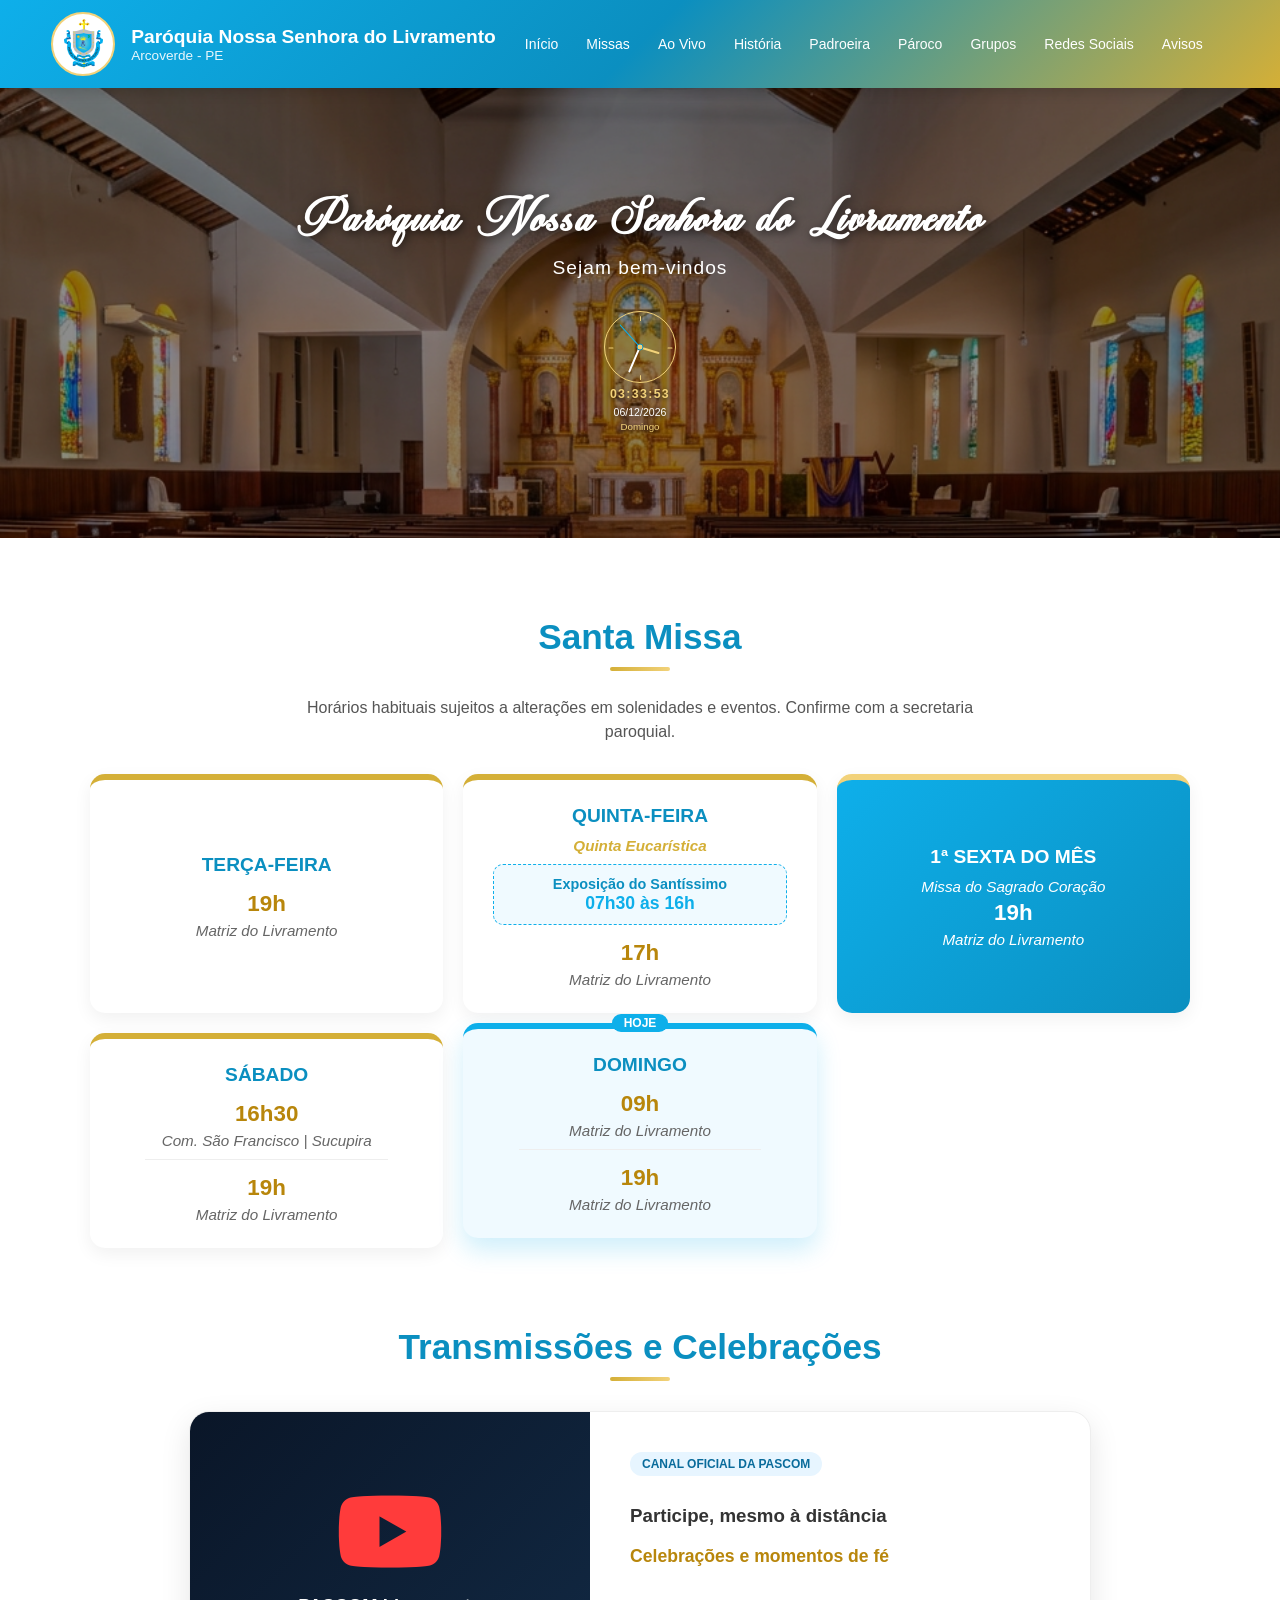
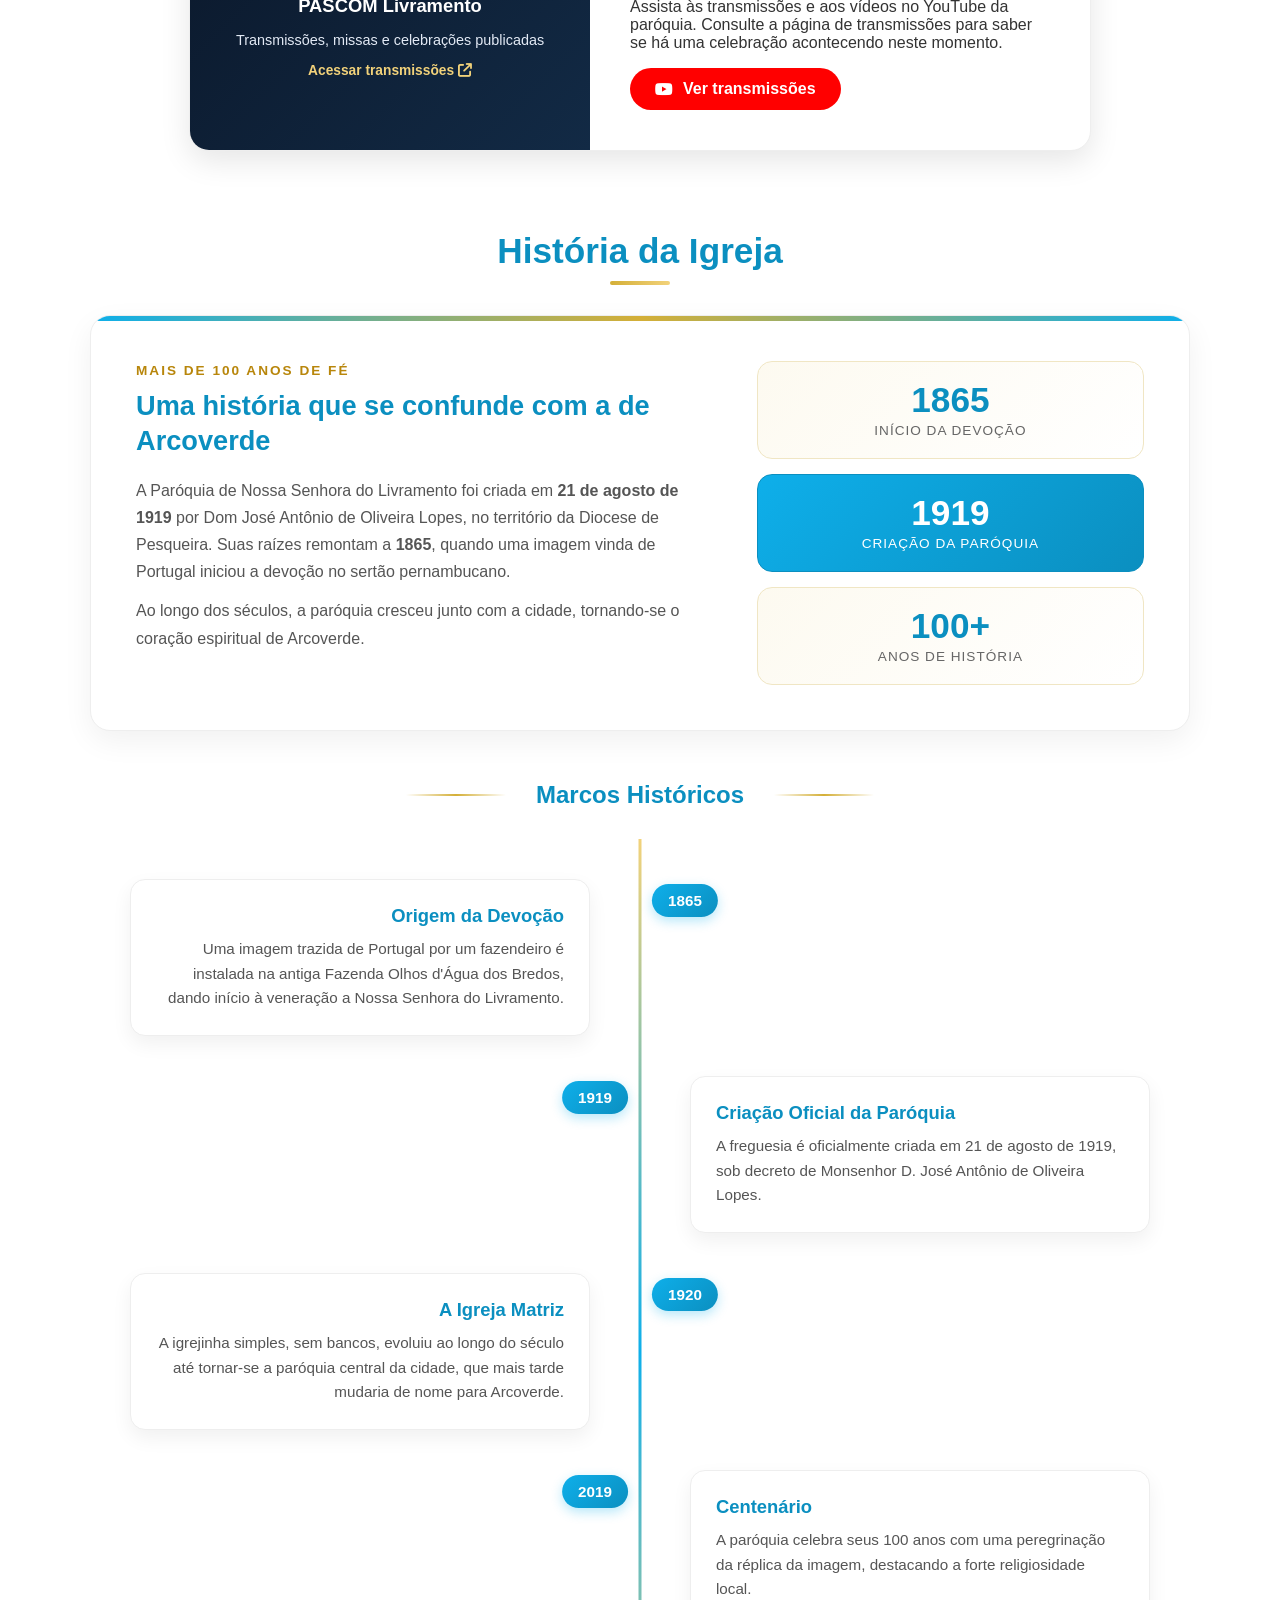
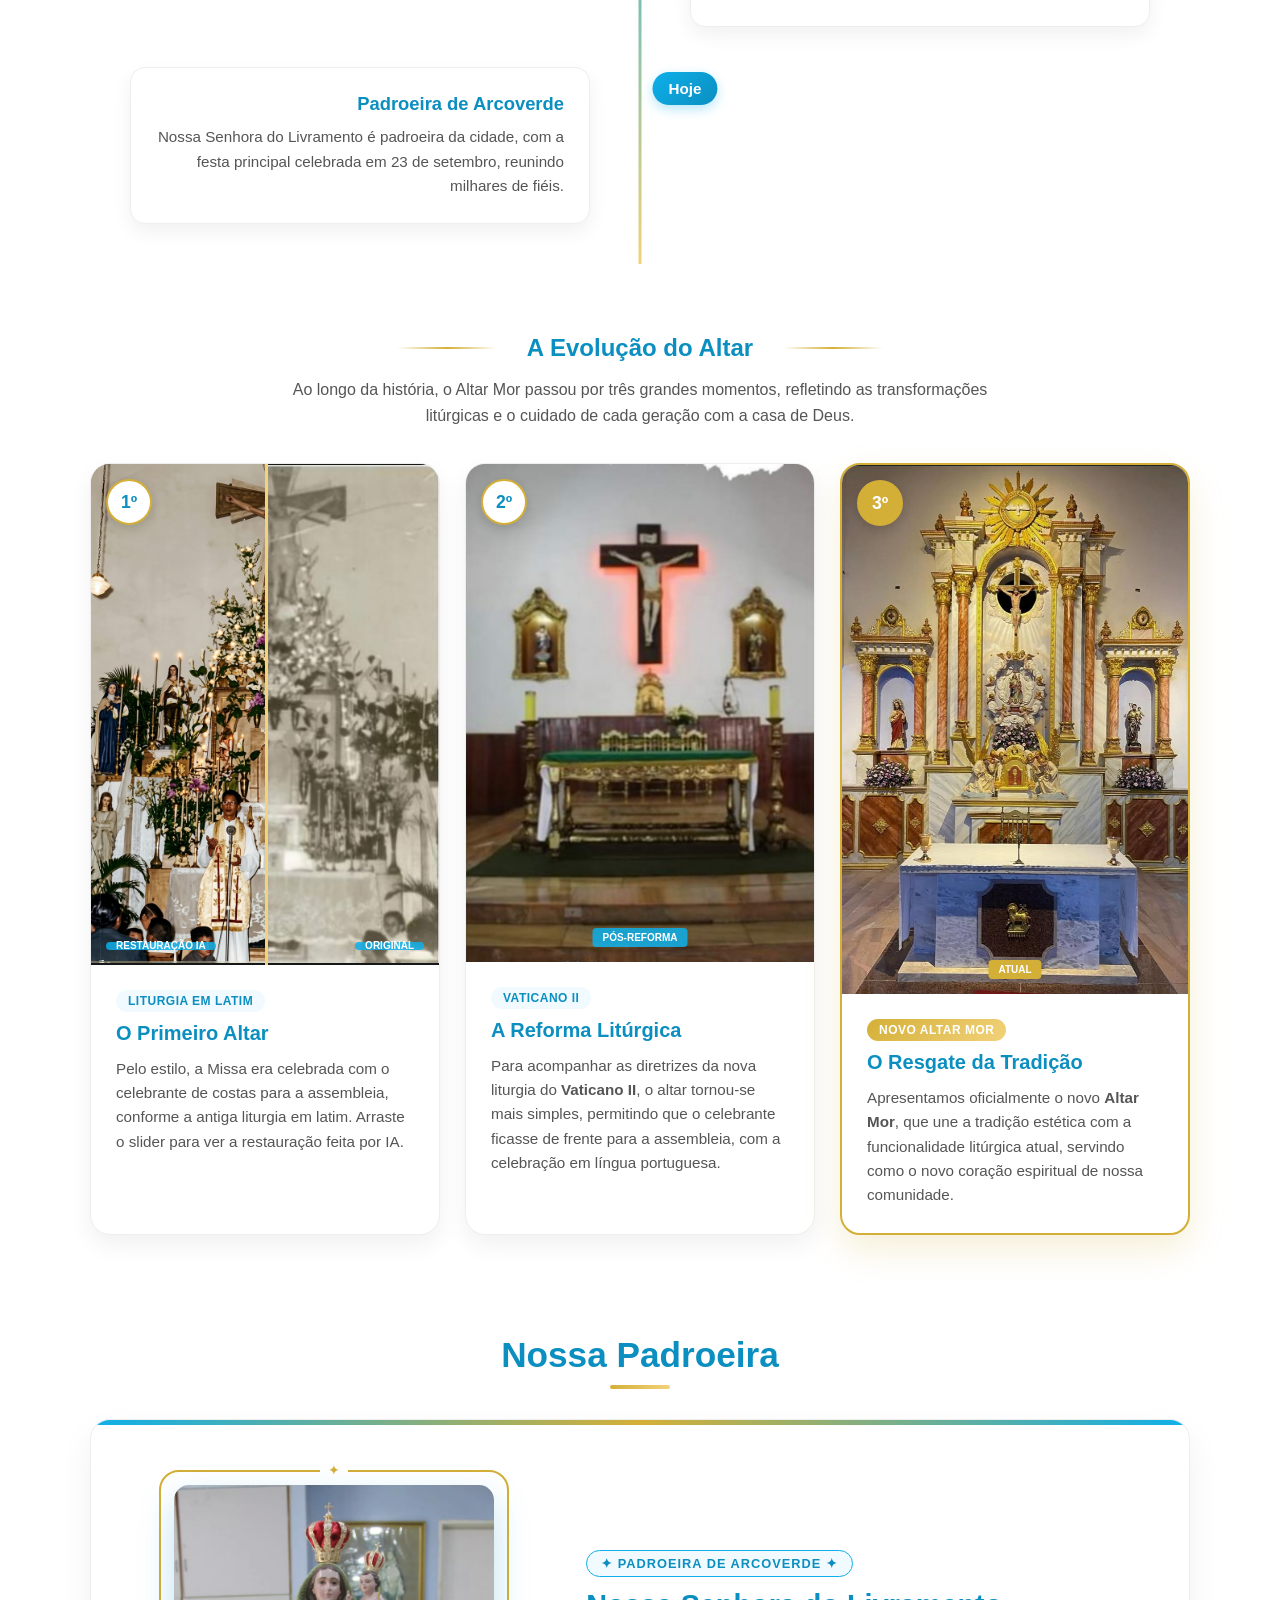
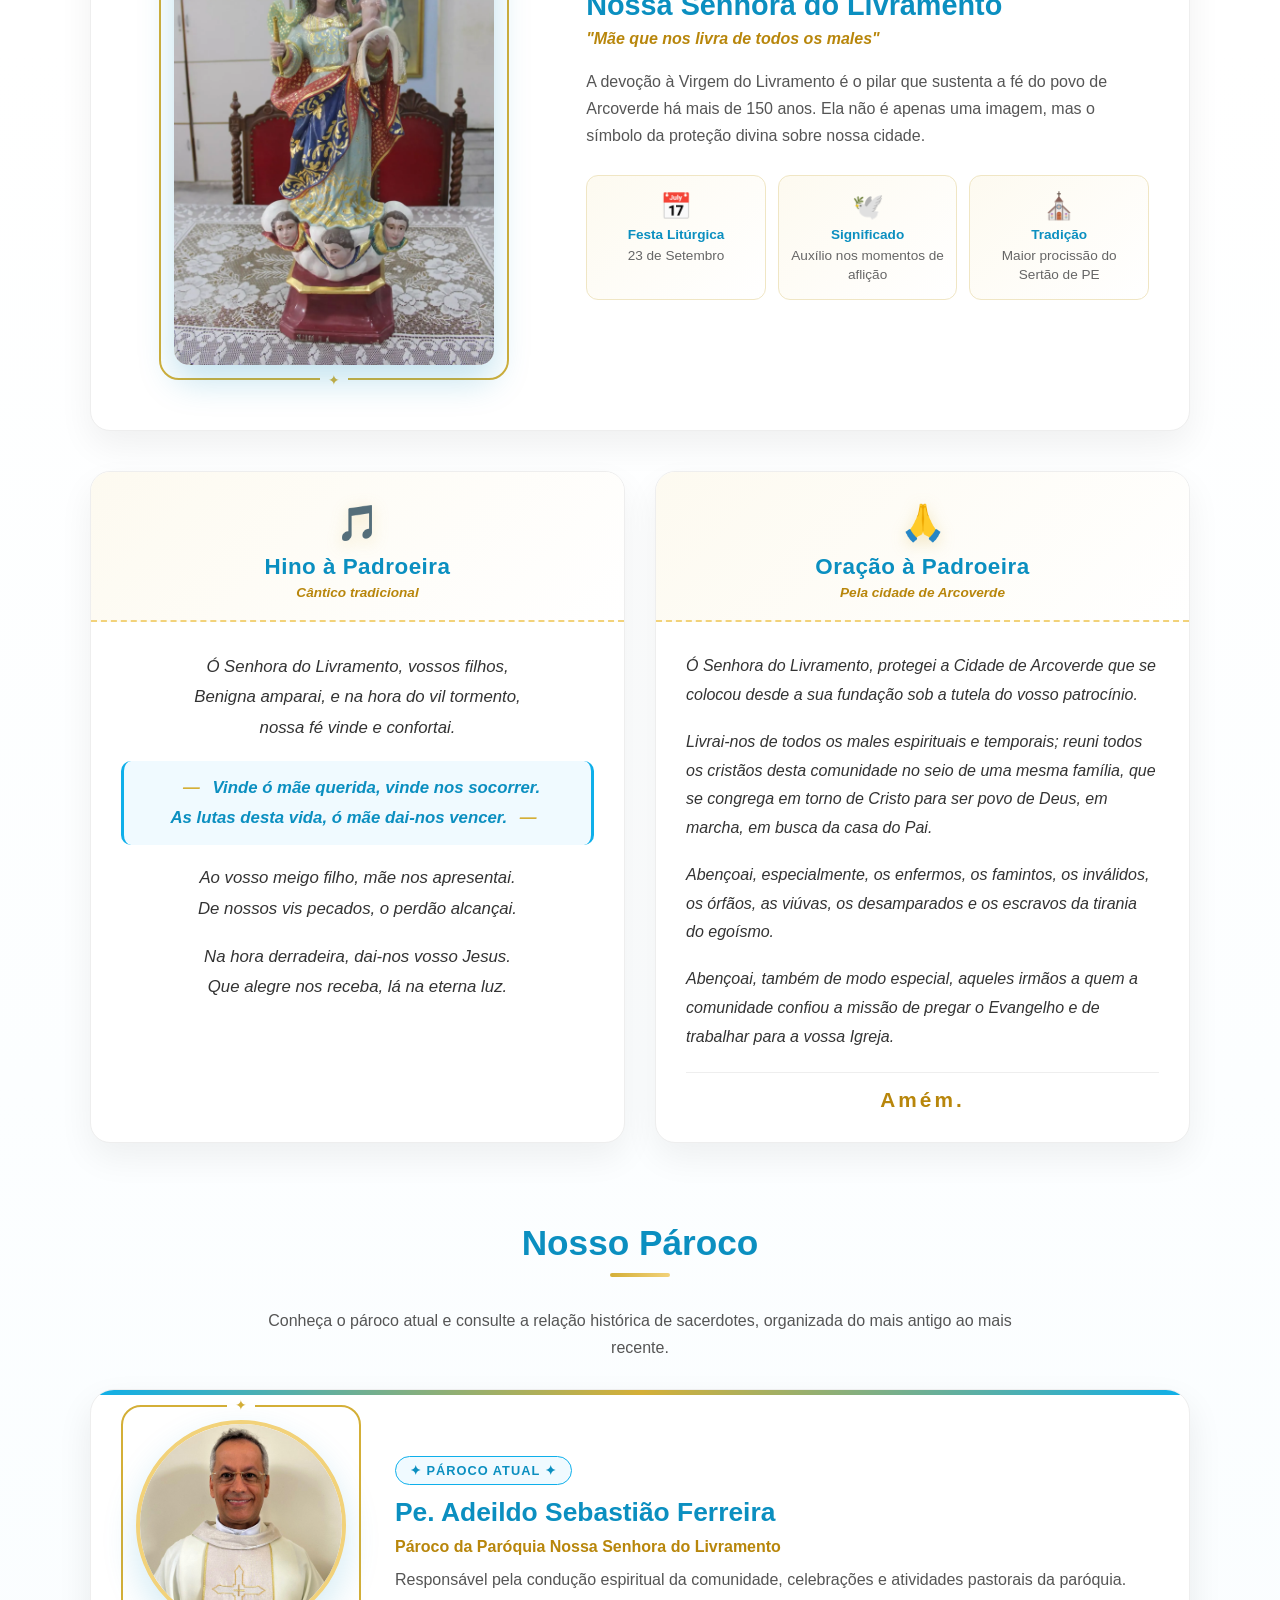
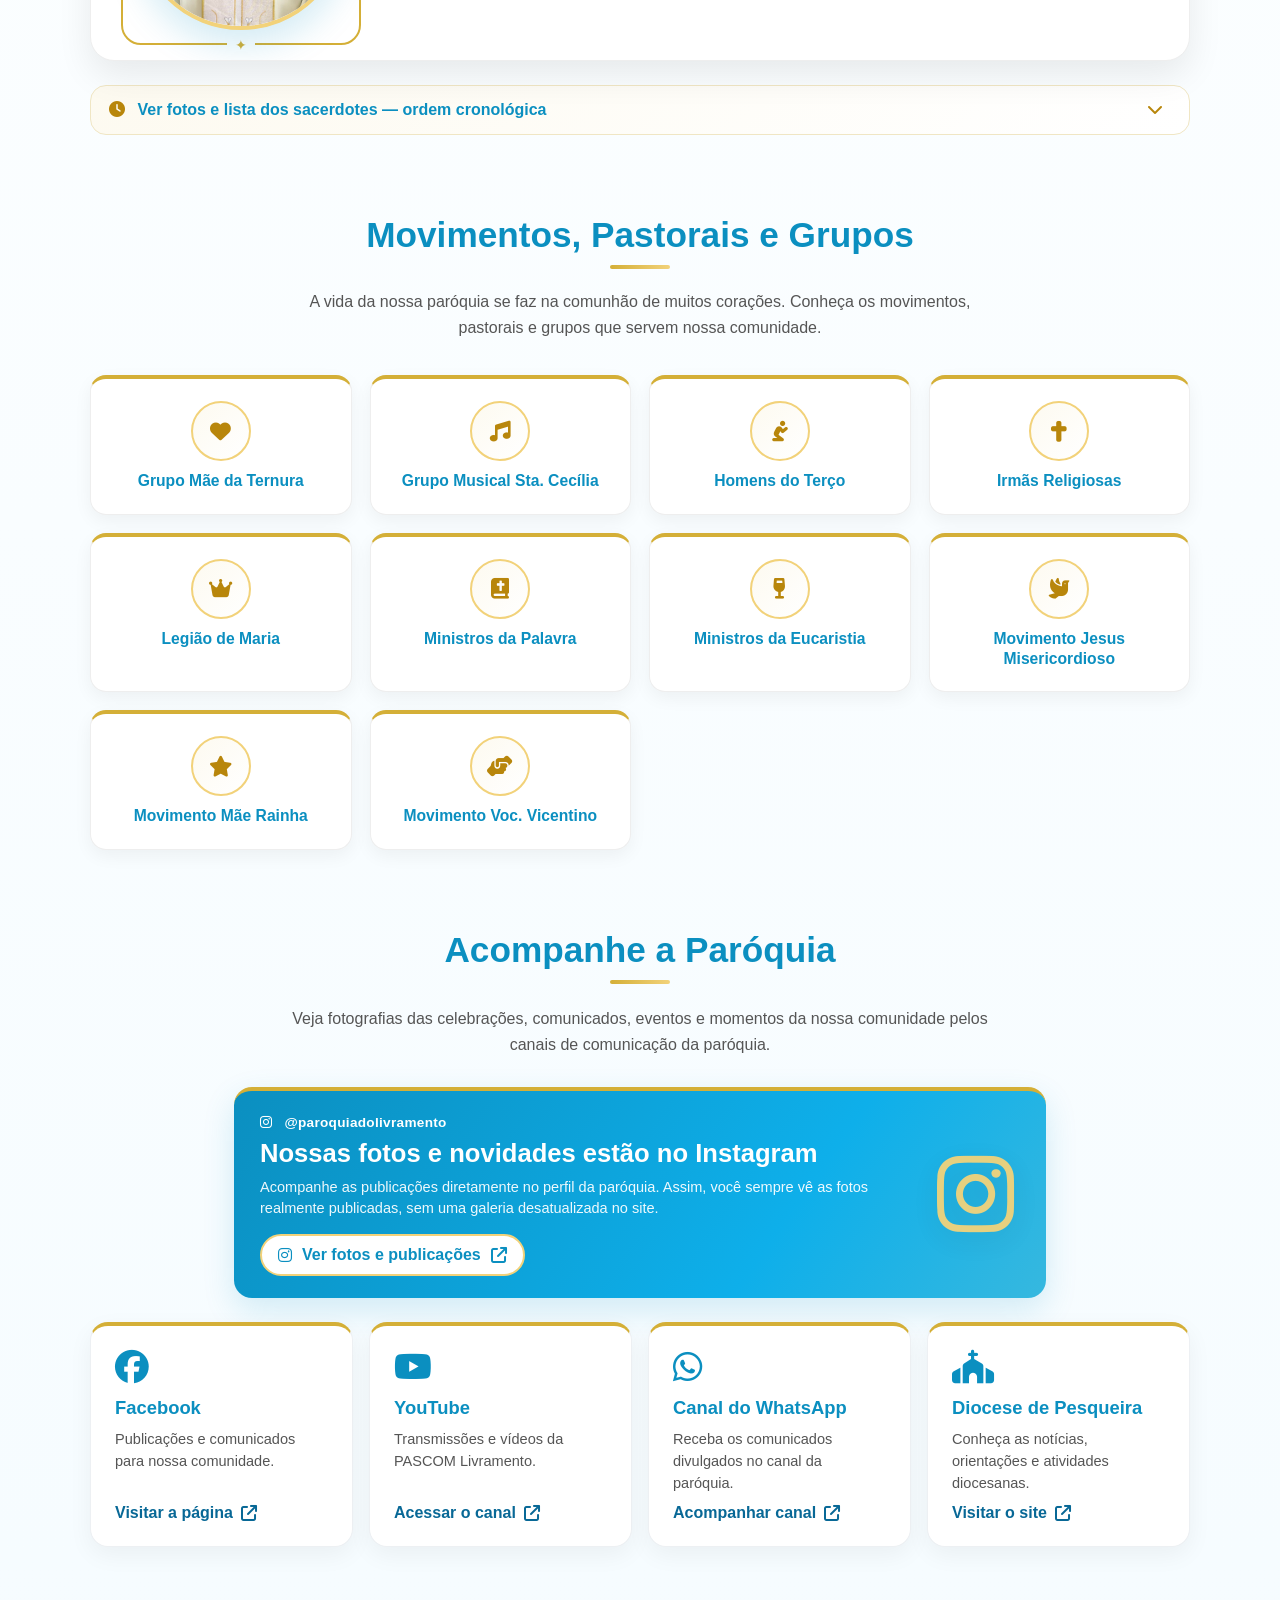
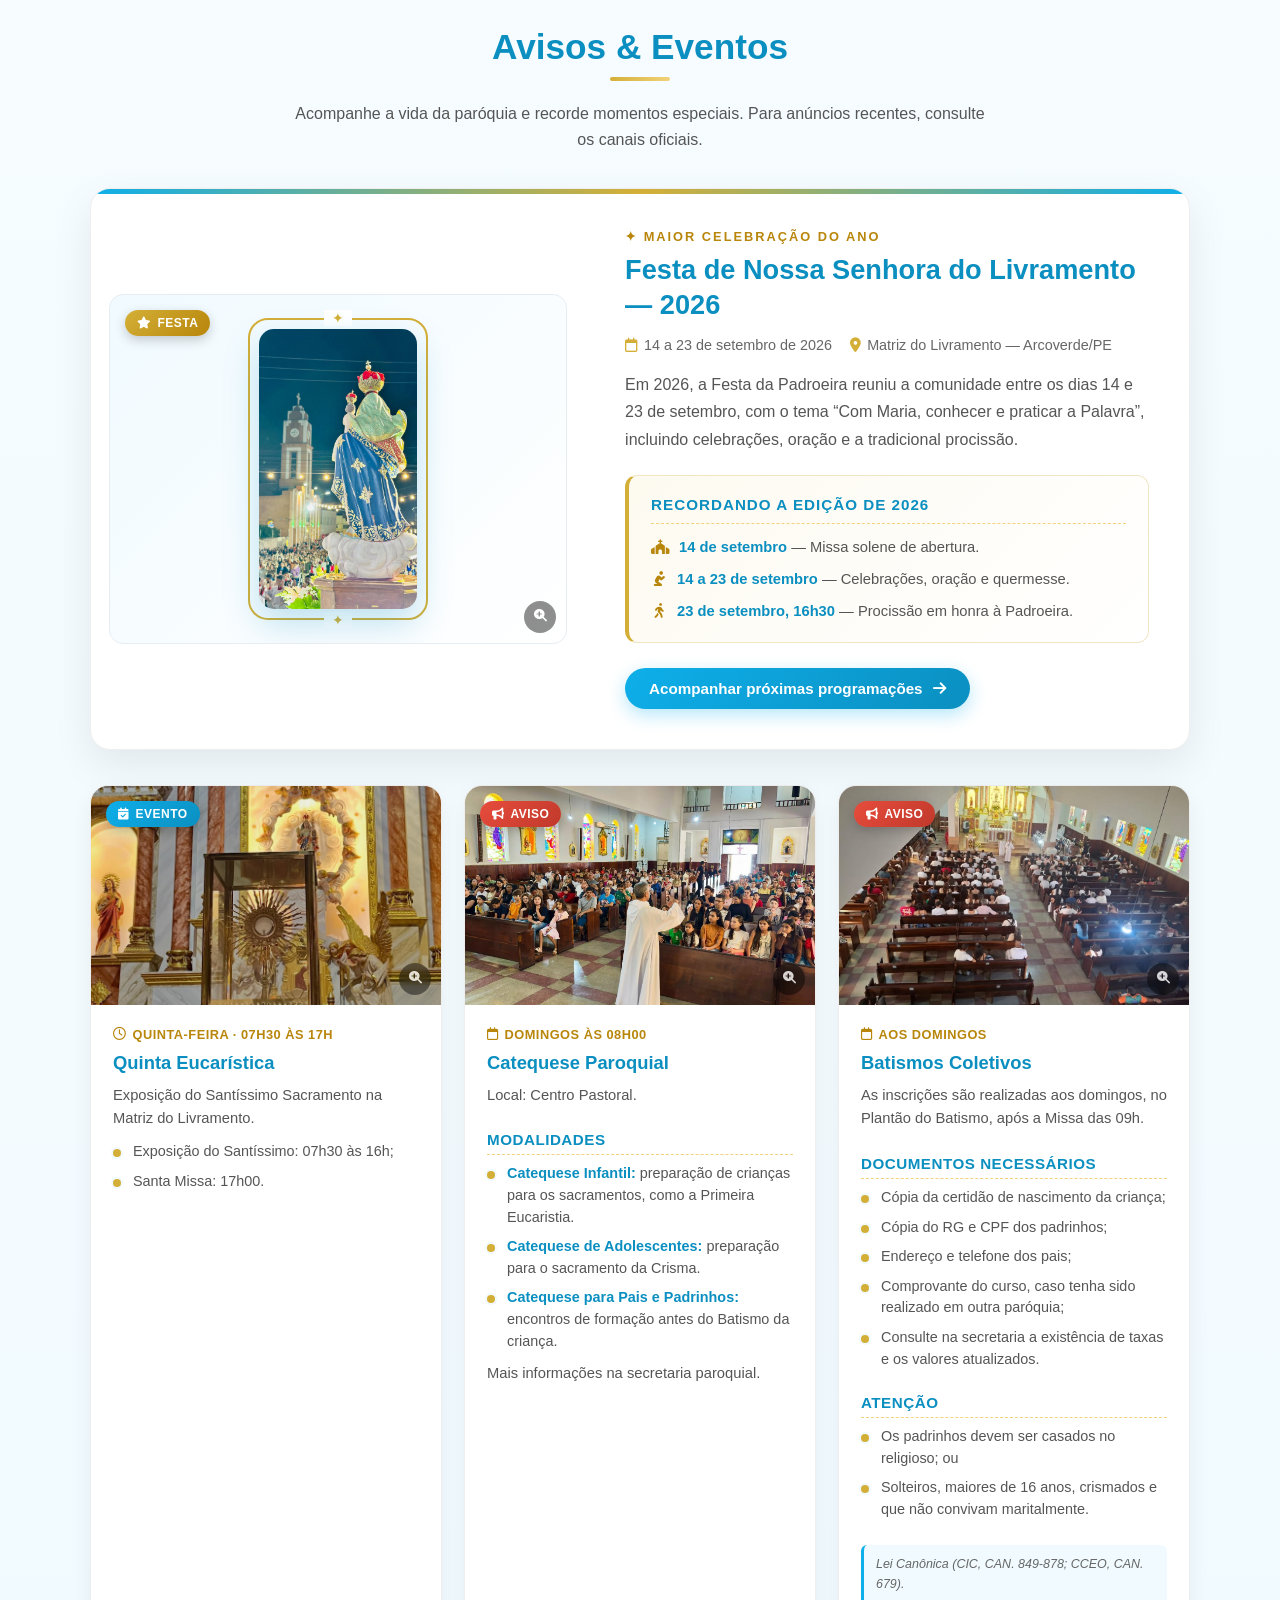
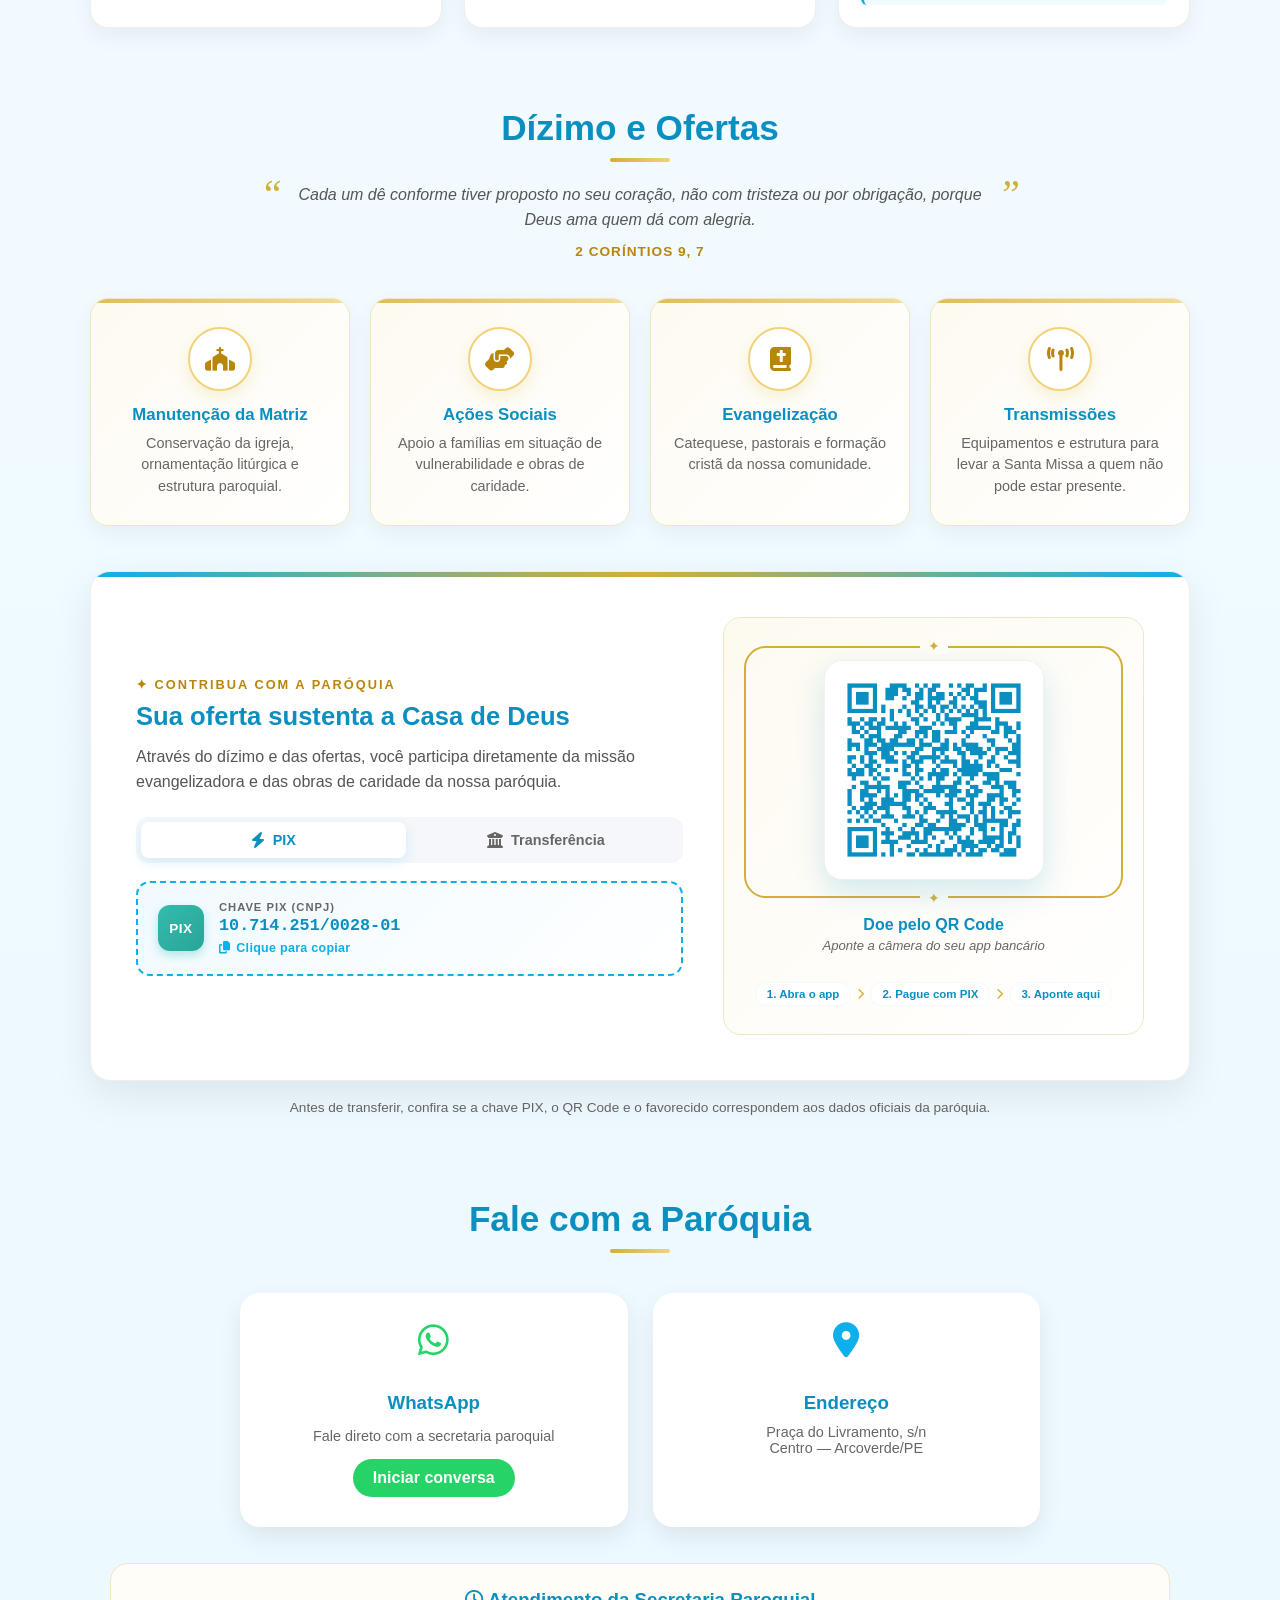
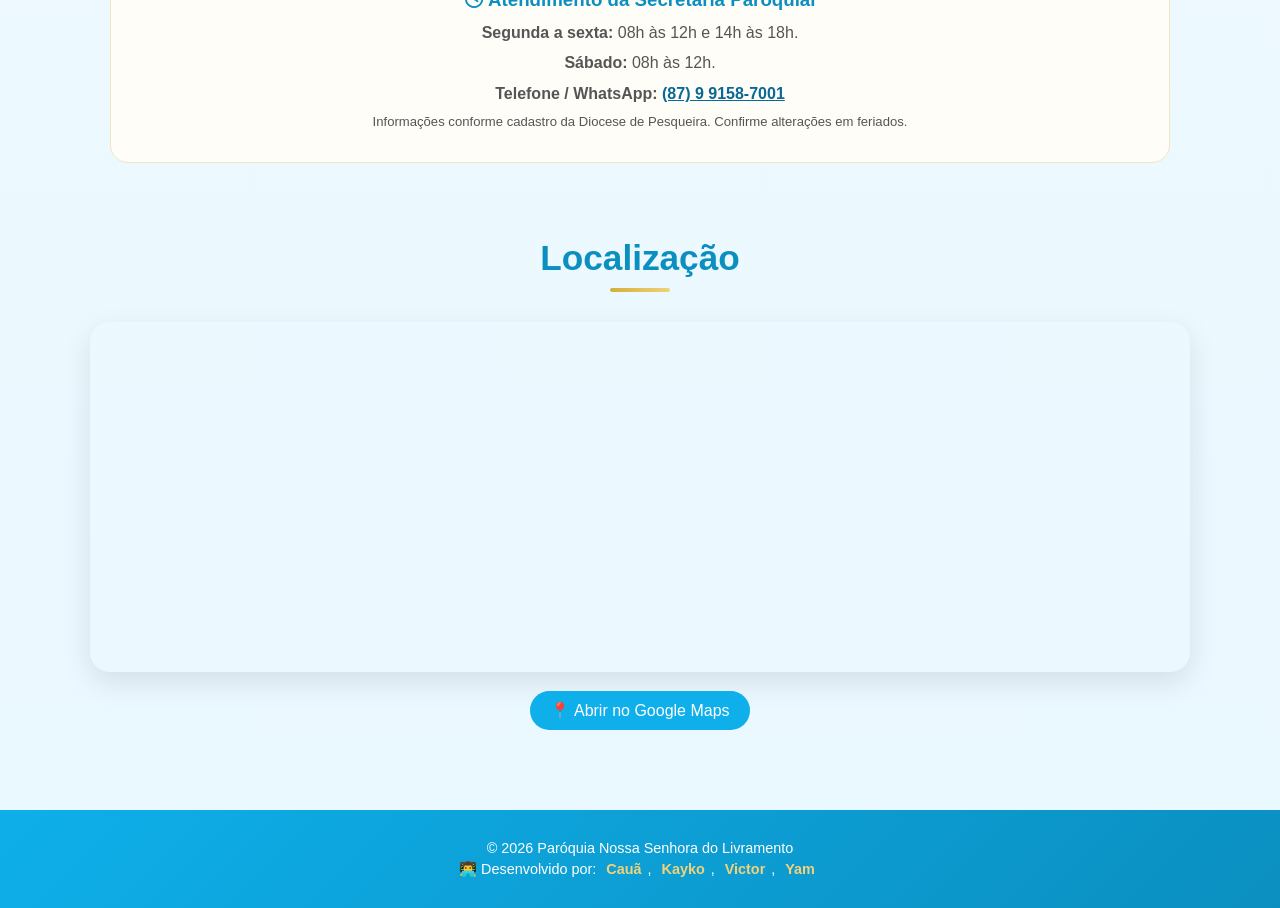
==== commit 150eaaa5: "Add files via upload" ====
--- a/index.html
+++ b/index.html
@@ -12,7 +12,7 @@
          ================================================================
          Como trocar: coloque sua foto na pasta assets/fotos/
          e substitua, abaixo, apenas o nome entre aspas à direita dos dois-pontos.
-         Ex.: "festa": "assets/fotos/MinhaNovaFoto.webp"
+         Ex.: "festa": "assets/fotos/MinhaNovaFoto.jpg"
          Você NÃO precisa procurar a mesma foto em vários lugares do HTML.
          As referências data-foto e data-lightbox-foto são identificadores,
          não nomes dos arquivos. Não os modifique ao trocar uma foto.
@@ -20,21 +20,21 @@
          ================================================================ -->
     <script id="catalogo-de-fotos" type="application/json">
 {
-    "brasao": "assets/fotos/LogoBrasaoDaParoquia.webp",
-    "entrada_igreja": "assets/fotos/FotoParoquiaPanoramico.webp",
-    "altar_1_original": "assets/fotos/FotoPrimeiraAltarCelebracaomissas.webp",
-    "altar_1_restaurado": "assets/fotos/FotoPrimeiroAltarrestauradocomIA.webp",
-    "altar_2": "assets/fotos/FotoSegundoAltar.webp",
-    "altar_3": "assets/fotos/FotoTerceiroAltarAtual.webp",
+    "brasao": "assets/fotos/LogoBrasaoDaParoquia.png",
+    "entrada_igreja": "assets/fotos/FotoParoquiaPanoramico.png",
+    "altar_1_original": "assets/fotos/FotoPrimeiraAltarCelebracaomissas.png",
+    "altar_1_restaurado": "assets/fotos/FotoPrimeiroAltarrestauradocomIA.png",
+    "altar_2": "assets/fotos/FotoSegundoAltar.png",
+    "altar_3": "assets/fotos/FotoTerceiroAltarAtual.jpeg",
     "padroeira": "assets/fotos/FotoPadroeira.webp",
-    "paroco_atual": "assets/fotos/FotoPadreAdeildoSebastiaoFerreira.webp",
+    "paroco_atual": "assets/fotos/FotoPadreAdeildoSebastiaoFerreira.jpeg",
     "paroco_exemplo_1": "",
     "paroco_exemplo_2": "",
-    "festa": "assets/fotos/FestaPadroeiraFoto01.webp",
-    "quinta_eucaristica": "assets/fotos/EucaristiaSantissimoFoto01.webp",
-    "catequese": "assets/fotos/CatequeseFoto01.webp",
-    "batismo": "assets/fotos/BatismoFoto02.webp",
-    "qr_pix": "assets/fotos/QRCodePixParoquia.webp"
+    "festa": "assets/fotos/FestaPadroeiraFoto01.jpg",
+    "quinta_eucaristica": "assets/fotos/EucaristiaSantissimoFoto01.jpg",
+    "catequese": "assets/fotos/CatequeseFoto01.jpg",
+    "batismo": "assets/fotos/BatismoFoto02.jpg",
+    "qr_pix": "assets/fotos/QRCodePixParoquia.png"
 }
     </script>
     <!-- GUIA DO CATÁLOGO (ordem igual à lista acima):
@@ -58,19 +58,19 @@
 
     <meta property="og:title" content="Paróquia Nossa Senhora do Livramento - Arcoverde/PE">
     <meta property="og:description" content="Horários de missas, transmissões ao vivo, história e contato.">
-    <meta property="og:image" content="assets/fotos/LogoBrasaoDaParoquia.webp">
+    <meta property="og:image" content="assets/fotos/LogoBrasaoDaParoquia.png">
     <meta property="og:type" content="website">
     <meta property="og:locale" content="pt_BR">
     <meta name="twitter:card" content="summary_large_image">
 
-    <link rel="icon" type="image/png" href="assets/fotos/LogoBrasaoDaParoquia.webp">
+    <link rel="icon" type="image/png" href="assets/fotos/LogoBrasaoDaParoquia.png">
 
     <script type="application/ld+json">
     {
       "@context":"https://schema.org",
       "@type":"Church",
       "name":"Paróquia Nossa Senhora do Livramento",
-      "image":"assets/fotos/LogoBrasaoDaParoquia.webp",
+      "image":"assets/fotos/LogoBrasaoDaParoquia.png",
       "address":{
         "@type":"PostalAddress",
         "streetAddress":"Praça do Livramento, s/n",
@@ -826,12 +826,12 @@
 
     <footer class="rodape">
         <p>© <span id="ano-atual">2026</span> Paróquia Nossa Senhora do Livramento</p>
-        <p class="dev" aria-label="Créditos dos desenvolvedores">
-            Desenvolvimento:
-            <a href="https://www.instagram.com/cauaznk7/?hl=pt-br">Cauã</a>,
-            <a href="https://www.instagram.com/dev_okyak/?hl=pt-br">Kayko</a>,
-            <a href="https://www.instagram.com/victorgabrieeel6543/?hl=pt-br">Victor</a>,
-            <a href="https://www.instagram.com/yamzingx/?hl=pt-br">Yam</a>
+        <p class="dev">
+            👨‍💻 Desenvolvido por:
+            <a href="https://www.instagram.com/cauaznk7/?hl=pt-br"><strong>Cauã</strong></a>,
+            <a href="https://www.instagram.com/alien_okyak/?hl=pt-br"><strong>Kayko</strong></a>,
+            <a href="https://www.instagram.com/victorgabrieeel6543/?hl=pt-br"><strong>Victor</strong></a>,
+            <a href="https://www.instagram.com/yamzingx/?hl=pt-br"><strong>Yam</strong></a>
         </p>
     </footer>
     <!-- Lightbox Fullscreen com Pinch-to-Zoom -->
--- a/css/estilos.css
+++ b/css/estilos.css
@@ -1,5 +1,3619 @@
-@font-face{font-family:Peristiwa;src:url('../assets/fontes/Peristiwa.otf') format('opentype');font-display:swap}
-:root{--azul:#0877a8;--azul-escuro:#093755;--dourado:#c79a42;--texto:#203344;--texto-suave:#596a76;--fundo:#f6f8fb;--foto-festa-altura:350px;--foto-festa-altura-celular:255px}
-*{box-sizing:border-box}html{scroll-behavior:smooth;scroll-padding-top:104px}body{margin:0;font-family:Arial,Helvetica,sans-serif;color:var(--texto);background:var(--fundo);line-height:1.65}img{max-width:100%}button,a{touch-action:manipulation}button{font:inherit;cursor:pointer}a{color:var(--azul)}a:hover{text-decoration:underline}h1,h2,h3,h4,p{overflow-wrap:break-word}section:not(.parallax){padding:65px max(20px,calc((100vw - 1150px)/2));scroll-margin-top:100px}section:nth-child(even):not(.parallax){background:#fff}.skip-link{position:absolute;top:-100px;z-index:100;background:#fff;padding:12px}.skip-link:focus{top:0}.topo{position:sticky;top:0;z-index:70;display:flex;align-items:center;gap:13px;flex-wrap:wrap;padding:12px max(18px,calc((100vw - 1200px)/2));background:#fff;box-shadow:0 2px 18px #0b385522}.topo .logo{width:55px;height:55px;object-fit:contain}.container-titulo{flex:1;min-width:185px}.nome-site{font-size:clamp(17px,2vw,23px);line-height:1.2;margin:0;color:var(--azul-escuro)}.localizacao-topo{font-size:12px;margin:2px 0;color:#74808a}.menu{display:flex;flex-wrap:wrap;gap:5px 13px;align-items:center}.menu a{font-size:13px;text-decoration:none;font-weight:600;color:var(--azul-escuro);padding:4px}.menu a:hover{color:var(--dourado)}.parallax{min-height:470px;display:grid;place-items:center;background:#164d6a center/cover no-repeat;color:white;text-align:center}.overlay{width:100%;min-height:470px;padding:90px 20px 55px;background:linear-gradient(90deg,#09263cb0,#09263c55);display:flex;flex-direction:column;align-items:center;justify-content:center}.overlay h2{font-family:Georgia,serif;font-size:clamp(28px,5vw,52px);line-height:1.15;max-width:850px;margin:0 auto 13px;text-shadow:0 3px 15px #0006}.subtitulo-parallax{font-size:20px;margin:0}.titulo{text-align:center;font:700 clamp(26px,3vw,35px) Georgia,serif;color:var(--azul-escuro);margin:0}.linha-azul{display:block;width:65px;height:3px;background:var(--dourado);margin:13px auto 34px;border-radius:3px}.agenda-grid,.altares-grid,.devocao-grid,.avisos-grid,.doacao-destinos,.contato-moderno{display:grid;grid-template-columns:repeat(auto-fit,minmax(min(100%,245px),1fr));gap:22px}.agenda-item,.altar-card,.devocao-card,.aviso-card,.card-contato,.destino-item{background:#fff;border:1px solid #e6eaf0;border-radius:16px;overflow:hidden;box-shadow:0 8px 26px #17364c0b}.agenda-item{padding:23px;text-align:center;display:grid;gap:8px}.agenda-item .dia,.agenda-item .hora{font-weight:700;color:var(--azul-escuro)}.agenda-item .hora{font-size:25px;color:var(--azul)}.local-missa{font-size:13px}.separador-card{width:75%;border:0;border-top:1px solid #e7e7e7}.exposicao-box{padding:10px;border-radius:9px;background:#f1f6fa;display:grid;font-size:13px}.youtube-section,.padroeira-card,.paroco-principal-grid,.aviso-destaque,.doacao-container{display:grid;grid-template-columns:repeat(2,minmax(0,1fr));align-items:center;gap:30px}.youtube-thumb{display:grid;place-items:center;background:linear-gradient(120deg,#093754,#156987);border-radius:18px}.youtube-info{padding:15px}.btn-assista,.btn-maps,.redes-btn{display:inline-block;background:var(--azul-escuro);color:#fff;padding:12px 20px;border-radius:30px;text-decoration:none;font-weight:700}.historia-wrapper{max-width:1150px;margin:auto}.historia-intro{display:grid;grid-template-columns:1.7fr 1fr;gap:24px}.historia-stats{display:flex;flex-wrap:wrap;gap:10px;align-items:center}.stat-item{flex:1;min-width:90px;background:#eaf4f9;padding:15px 8px;text-align:center;border-radius:12px}.stat-numero{display:block;font-size:24px;font-weight:800;color:var(--azul)}.stat-label{font-size:11px}.intro-eyebrow,.altar-tag,.paroco-badge,.badge-padroeira,.doacao-eyebrow{color:var(--dourado);font-size:13px;text-transform:uppercase;letter-spacing:.8px;font-weight:bold}.subtitulo-historia{margin-top:45px;font-family:Georgia,serif;font-size:26px;color:var(--azul-escuro)}.timeline{border-left:3px solid #b6d9e6;margin-left:8px;padding-left:20px}.timeline-item{margin:0 0 22px;padding:15px 20px;background:#f1f6fa;border-radius:10px}.timeline-data{font-weight:800;color:var(--azul)}.timeline-item h4{margin:2px 0}.timeline-item p{margin:3px 0}.altares-grid{margin-top:25px}.altar-card .altar-imagem{height:275px;position:relative;overflow:hidden;background:#e3e9f0}.altar-imagem img{display:block;width:100%;height:100%;object-fit:cover}.altar-corpo,.devocao-corpo,.aviso-card-corpo{padding:22px}.altar-corpo h4,.aviso-card-corpo h4{margin:7px 0}.altar-numero{position:absolute;z-index:2;transform:translate(10px,12px);border-radius:8px;background:var(--azul-escuro);color:#fff;padding:4px 12px}.label-before,.label-after,.label-fixo{position:absolute;bottom:12px;left:10px;background:#163c55db;color:#fff;font-size:10px;padding:4px 8px;border-radius:5px;z-index:3}.label-after{left:auto;right:10px}.comparison-slider{--comparacao:50%;cursor:ew-resize;touch-action:pan-y}.img-restaurada{position:absolute;inset:0;clip-path:inset(0 0 0 var(--comparacao))}.padroeira-foto-wrapper{position:relative;max-width:380px;margin:auto}.padroeira-foto-wrapper>img{display:block;width:100%;max-height:520px;object-fit:contain;border:5px double var(--dourado);border-radius:18px;box-shadow:0 6px 30px #0002}.padroeira-info h3{font-family:Georgia,serif;font-size:clamp(25px,3vw,38px);margin:10px 0}.info-grid{display:flex;flex-wrap:wrap;gap:14px}.info-item{flex:1;min-width:125px;display:grid;border-left:3px solid var(--dourado);padding:8px;font-size:12px}.devocao-grid{margin-top:33px}.devocao-cabecalho{padding:15px 22px;background:#eaf4f9}.devocao-cabecalho h3{margin:0}.devocao-subtitulo{font-size:12px}.devocao-card .estrofe{line-height:1.9}.amem{text-align:right;font-style:italic}.paroco-principal{max-width:870px;margin:25px auto}.paroco-principal-grid{background:white;padding:25px;border:1px solid #e3e9ee;border-radius:20px}.paroco-foto-wrap{max-width:250px;aspect-ratio:1;margin:auto;border:5px solid #dfc079;border-radius:50%;overflow:hidden;cursor:pointer}.paroco-foto-wrap img{width:100%;height:100%;object-fit:cover;object-position:50% 50%}.paroco-conteudo h3{font:700 28px Georgia,serif;color:var(--azul-escuro)}.parocos-intro{text-align:center}.parocos-historico{background:#fff;padding:18px;border-radius:15px;border:1px solid #dfe8ef}.parocos-resumo{font-weight:700;cursor:pointer;color:var(--azul-escuro)}.cronologia-tabela-scroll{max-width:100%;overflow:auto}.cronologia-tabela{width:100%;border-collapse:collapse;min-width:660px;font-size:13px}.cronologia-tabela th,.cronologia-tabela td{padding:11px;border-bottom:1px solid #e7edf2;text-align:left}.cronologia-tabela th{background:#eaf4fa}.retrato-paroco{width:60px;min-height:60px;border:1px solid #dfe4e9;border-radius:8px;background:#eff3f6;display:flex;flex-direction:column;align-items:center;justify-content:center;font-size:10px;gap:3px;color:#5d717b;overflow:hidden}.retrato-paroco img{width:100%;height:60px;object-fit:cover}.cronologia-abrir{border:0;color:var(--azul);background:transparent;text-align:left}.aviso-destaque,.aviso-card{background:white;border-radius:16px;overflow:hidden}.aviso-destaque-img,.aviso-card-img{cursor:pointer;position:relative}.aviso-destaque-img img{height:var(--foto-festa-altura);width:100%;object-fit:cover;border-radius:16px}.aviso-card-img img{height:195px;width:100%;object-fit:cover}.aviso-destaque-conteudo{padding:18px}.aviso-tag,.aviso-data{font-size:12px;color:var(--azul)}.avisos-grid{margin-top:25px}.doacao-destinos{grid-template-columns:repeat(4,minmax(0,1fr))}.destino-item{text-align:center;padding:18px}.doacao-card{padding:22px;border:1px solid #e6ebed;border-radius:18px;background:white}.doacao-tab{padding:9px 15px;border:1px solid #cbd8df;border-radius:9px;background:#fff;color:var(--azul-escuro)}.doacao-tab.ativa{background:var(--azul-escuro);color:white}.doacao-painel{display:none;margin-top:15px}.doacao-painel.ativo{display:block}.pix-box{display:flex;gap:15px;width:100%;background:#e8f5f7;border:1px dashed var(--azul);padding:17px;border-radius:12px;text-align:left;align-items:center}.pix-conteudo{display:grid;min-width:0}.pix-codigo{overflow-wrap:anywhere}.qr-wrapper{text-align:center}.qr-card img{max-height:235px;object-fit:contain}.card-contato{padding:24px}.card-contato i{font-size:25px;color:var(--azul)}.mapa-container{overflow:hidden;border-radius:15px}.redes-destaque{max-width:760px;margin:0 auto}.redes-destaque-icon{color:var(--azul)}.rodape{text-align:center;background:#0e344c;color:#fff;padding:28px 18px 17px}.rodape p{margin:4px}.rodape .dev{margin-top:12px;font-size:11px;opacity:.56;letter-spacing:.08px;font-weight:400}.rodape .dev a{color:#deebf0;text-decoration:none;font-weight:400}.rodape .dev a:hover{color:#fff;text-decoration:underline}.preloader{position:fixed;inset:0;background:#fff;display:grid;place-content:center;justify-items:center;gap:10px;z-index:200}.preloader-logo-wrap img{width:90px;height:90px;object-fit:contain}.preloader-texto{font-size:12px;color:#567}.lightbox-overlay{position:fixed;inset:0;display:none;align-items:center;justify-content:center;background:#08111bed;z-index:150;padding:40px 10px;overflow:auto}.lightbox-overlay.aberto{display:flex}.lightbox-overlay img{max-width:95vw;max-height:88vh;object-fit:contain}.lightbox-fechar{position:absolute;right:20px;top:10px;font-size:35px;background:none;color:white;border:0}.lightbox-dica{position:absolute;bottom:5px;color:#fff;font-size:11px}.ficha-sacerdote{width:min(900px,95vw);border:0;border-radius:17px;padding:25px;max-height:90vh;overflow:auto}.ficha-sacerdote::backdrop{background:#091c2cca}.ficha-topo{display:flex;justify-content:space-between}.ficha-fechar{background:none;border:0;font-size:28px}.ficha-corpo{display:grid;grid-template-columns:1fr 1fr;gap:22px}.ficha-fotografia{position:relative;min-height:280px;background:#eef3f6;border-radius:10px;display:grid;place-items:center;overflow:hidden}.ficha-comparacao{position:relative;width:100%;height:400px;--pos:50%;overflow:hidden}.ficha-comparacao img{position:absolute;inset:0;height:100%;width:100%;object-fit:contain}.ficha-comparacao #ficha-restaurada{clip-path:inset(0 0 0 var(--pos))}.ficha-comparacao input{position:absolute;bottom:15px;left:7%;width:86%;z-index:3}.ficha-legenda{position:absolute;top:10px;font-size:11px;background:#123c59dc;color:#fff;padding:5px 9px;border-radius:6px;z-index:2}.ficha-legenda-esq{left:8px}.ficha-legenda-dir{right:8px}.ficha-foto-unica img{max-height:400px}.ficha-sem-foto{text-align:center;color:#65727c}.relogio-paroquia{position:relative;margin-top:14px;color:white}.relogio-conteudo{display:flex;align-items:center;flex-direction:column;gap:2px}.relogio-analogico{width:65px;height:65px;position:relative;border:1px solid currentColor;border-radius:50%;opacity:.9}.relogio-marca{position:absolute;width:1px;height:4px;background:currentColor;left:calc(50% - .5px);top:1px}.marca-3{transform:rotate(90deg);transform-origin:0 31px}.marca-6{transform:rotate(180deg);transform-origin:0 31px}.marca-9{transform:rotate(270deg);transform-origin:0 31px}.relogio-ponteiro{position:absolute;bottom:50%;left:50%;transform-origin:bottom center;background:currentColor;border-radius:3px}.ponteiro-horas{width:2px;height:19px}.ponteiro-minutos{width:1px;height:25px}.ponteiro-segundos{width:1px;height:27px;background:var(--dourado)}.relogio-centro{position:absolute;left:calc(50% - 2px);top:calc(50% - 2px);height:4px;width:4px;background:var(--dourado);border-radius:50%}.relogio-digital{font-size:14px;font-weight:700;letter-spacing:1px}.relogio-data,.relogio-semana{font-size:10px}.relogio-ocultar{display:none;background:none;border:0;color:inherit;position:absolute;right:-13px;top:0}.relogio-mostrar{border:0;background:#0c4c6c;color:white;border-radius:0 10px 10px 0;font-size:11px;padding:5px}.relogio-paroquia.fixo{position:fixed;top:82px;left:0;margin:0;z-index:90;background:#113e5edc;padding:8px 14px;border-radius:0 10px 10px 0;box-shadow:0 3px 15px #0002}.relogio-paroquia.fixo .relogio-analogico{width:44px;height:44px}.relogio-paroquia.fixo .relogio-analogico .ponteiro-horas{height:12px}.relogio-paroquia.fixo .relogio-analogico .ponteiro-minutos{height:16px}.relogio-paroquia.fixo .relogio-analogico .ponteiro-segundos{height:18px}.relogio-paroquia.fixo .relogio-ocultar{display:block}.relogio-paroquia.oculto .relogio-conteudo{display:none}.relogio-paroquia:not(.oculto) .relogio-mostrar{display:none}#btn-teste-sino{position:fixed;bottom:15px;right:15px;z-index:65;opacity:.65;font-size:11px;color:#fff;background:#0a4367;border:0;border-radius:25px;padding:7px 10px}#btn-teste-sino:hover{opacity:1}
-@media(max-width:850px){.topo{justify-content:center}.menu{width:100%;justify-content:center;max-height:72px;overflow-y:auto}.menu a{font-size:11px}.youtube-section,.padroeira-card,.paroco-principal-grid,.aviso-destaque,.doacao-container,.historia-intro,.ficha-corpo{grid-template-columns:1fr}.doacao-destinos{grid-template-columns:repeat(2,1fr)}section:not(.parallax){padding:45px 18px}.aviso-destaque-img img{height:var(--foto-festa-altura-celular)}.relogio-paroquia.fixo{top:115px}.parallax,.overlay{min-height:380px}.overlay{padding-top:50px}.paroco-principal-grid{padding:17px}}
-@media(max-width:480px){.topo .logo{width:42px;height:42px}.nome-site{font-size:16px}.info-grid{display:grid;grid-template-columns:1fr 1fr}.relogio-paroquia.fixo .relogio-analogico{display:none}.doacao-destinos{grid-template-columns:1fr 1fr}}
+/* ================================================================
+   PARÓQUIA NOSSA SENHORA DO LIVRAMENTO — ESTILOS
+   ================================================================
+   COMO EDITAR:
+     • CORES e TAMANHO DA FOTO DA FESTA: seção :root no início.
+     • CARTÃO DA FESTA: procure "FOTO DA FESTA".
+     • FOTO: início de index.html, bloco 📸 FOTOS DO SITE.
+   • ALTERAR TEXTOS E CRIAR AVISOS: edite index.html.
+   Consulte o arquivo LEIA-ME.md para exemplos práticos.
+   ================================================================ */
+
+:root {
+    --azul: #0EAFEA;
+    --azul-escuro: #0b8fc0;
+    --dourado: #d4af37;
+    --dourado-claro: #f2d27a;
+    --dourado-escuro: #b8860b;
+    --texto: #333;
+    --texto-suave: #555;
+    --texto-fraco: #666;
+    --fundo-claro: #f0faff;
+    /* ALTERE AQUI O TAMANHO DA FOTO PRINCIPAL DA FESTA */
+    --foto-festa-altura: 350px;
+    --foto-festa-altura-celular: 255px;
+}
+
+html {
+    scroll-behavior: smooth;
+}
+
+@font-face {
+    font-family: "Peristiwa";
+    src: url("../assets/fontes/Peristiwa.otf") format("opentype");
+    font-display: swap;
+}
+
+body {
+    font-family: "Segoe UI", Arial, sans-serif;
+    background: linear-gradient(to bottom, #ffffff 40%, #eaf8ff);
+    text-align: center;
+    margin: 0;
+    color: var(--texto);
+}
+
+.topo {
+    display: flex;
+    flex-wrap: wrap;
+    gap: 8px 16px;
+    justify-content: space-between;
+    align-items: center;
+    background: linear-gradient(135deg, var(--azul), var(--azul-escuro), var(--dourado));
+    padding: 12px 4%;
+    box-shadow: 0 4px 12px rgba(0,0,0,0.15);
+    position: sticky;
+    top: 0;
+    z-index: 1000;
+}
+
+.container-titulo {
+    display: flex;
+    flex: 0 1 auto;
+    min-width: 0;
+    flex-direction: column;
+    align-items: flex-start;
+    color: white;
+}
+
+.nome-site {
+    font-size: 1.2rem;
+    margin: 0;
+    font-weight: bold;
+}
+
+.localizacao-topo {
+    font-size: 0.85rem;
+    opacity: 0.9;
+    margin: 0;
+}
+
+.logo {
+    width: 50px;
+    height: 50px;
+    object-fit: contain;
+    background: white;
+    border-radius: 50%;
+    padding: 5px;
+    border: 2px solid var(--dourado-claro);
+    flex-shrink: 0;
+}
+
+/* Menu horizontal com rolagem: aproxime o mouse das bordas para revelar os links. */
+.menu {
+    display: flex;
+    flex: 1 1 630px;
+    min-width: 0;
+    flex-wrap: nowrap;
+    justify-content: flex-start;
+    align-items: center;
+    gap: 4px 6px;
+    padding: 6px 2px;
+    overflow-x: auto;
+    overflow-y: hidden;
+    white-space: nowrap;
+    scrollbar-width: none;
+    -ms-overflow-style: none;
+    -webkit-overflow-scrolling: touch;
+    overscroll-behavior-x: contain;
+    scroll-padding-inline: 12px;
+}
+
+.menu::-webkit-scrollbar {
+    display: none;
+}
+
+.menu a {
+    display: inline-flex;
+    align-items: center;
+    justify-content: center;
+    flex: 0 0 auto;
+    white-space: nowrap;
+    color: white;
+    text-decoration: none;
+    font-size: 14px;
+    font-weight: 500;
+    line-height: 1.35;
+    padding: 9px 11px;
+    border-radius: 10px;
+    position: relative;
+    transition: background-color 0.2s ease, color 0.2s ease;
+}
+
+.menu a::after {
+    content: "";
+    position: absolute;
+    height: 2px;
+    background: var(--dourado-claro);
+    left: 11px;
+    right: 11px;
+    bottom: 4px;
+    transform: scaleX(0);
+    transform-origin: center;
+    transition: transform 0.2s ease;
+}
+
+.menu a:hover, .menu a:focus-visible {
+    background: rgba(255,255,255,0.15);
+}
+
+.menu a:hover::after, .menu a:focus-visible::after {
+    transform: scaleX(1);
+}
+
+.menu a:focus-visible {
+    outline: 2px solid var(--dourado-claro);
+    outline-offset: -2px;
+}
+
+.parallax {
+    width: 100%;
+    height: 450px;
+    /* A imagem de fundo vem do CATÁLOGO DE FOTOS em index.html. */
+    background-color: #163147;
+    background-size: cover;
+    background-position: center;
+    background-attachment: fixed;
+    position: relative;
+}
+
+.overlay {
+    position: absolute;
+    inset: 0;
+    background: rgba(0,0,0,0.45);
+    display: flex;
+    justify-content: center;
+    align-items: center;
+    flex-direction: column;
+    color: white;
+}
+
+.overlay h2 {
+    font-family: "Peristiwa", serif;
+    font-size: clamp(2rem, 5vw, 3rem);
+    margin: 0;
+    letter-spacing: 2px;
+    text-shadow: 2px 2px 10px rgba(0,0,0,0.6);
+}
+
+.overlay .subtitulo-parallax {
+    font-size: 1.2rem;
+    margin-top: 5px;
+    font-weight: 300;
+    letter-spacing: 1px;
+}
+
+.titulo {
+    font-size: 2.2rem;
+    color: var(--azul-escuro);
+    margin-bottom: 5px;
+    scroll-margin-top: 160px;
+}
+
+.linha-azul {
+    display: block;
+    width: 60px;
+    height: 4px;
+    background: linear-gradient(to right, var(--dourado), var(--dourado-claro));
+    margin: 10px auto 30px;
+    border-radius: 10px;
+}
+
+.missa-container {
+    padding: 50px 20px;
+}
+
+.agenda {
+    max-width: 1100px;
+    margin: 0 auto;
+}
+
+.agenda-grid {
+    display: grid;
+    grid-template-columns: repeat(auto-fit, minmax(280px, 1fr));
+    gap: 20px;
+}
+
+.agenda-item {
+    background: white;
+    border-top: 6px solid var(--dourado);
+    padding: 25px;
+    border-radius: 15px;
+    display: flex;
+    flex-direction: column;
+    justify-content: center;
+    align-items: center;
+    box-shadow: 0 6px 18px rgba(0,0,0,0.06);
+    transition: 0.3s ease;
+    position: relative;
+}
+
+.agenda-item.hoje {
+    border-top: 6px solid var(--azul);
+    background-color: var(--fundo-claro);
+    transform: translateY(-10px);
+    box-shadow: 0 12px 24px rgba(14, 175, 234, 0.2);
+    z-index: 2;
+}
+
+.agenda-item.hoje::before {
+    content: "HOJE";
+    position: absolute;
+    top: -15px;
+    background: var(--azul);
+    color: white;
+    padding: 2px 12px;
+    border-radius: 20px;
+    font-size: 12px;
+    font-weight: bold;
+}
+
+.dia {
+    font-weight: bold;
+    font-size: 1.2rem;
+    color: var(--azul-escuro);
+    margin-bottom: 10px;
+    text-transform: uppercase;
+}
+
+.hora {
+    font-size: 1.4rem;
+    color: var(--dourado-escuro);
+    font-weight: 700;
+    margin: 5px 0;
+}
+
+.local-missa {
+    font-size: 0.95rem;
+    color: var(--texto-fraco);
+    font-style: italic;
+}
+
+.separador-card {
+    width: 80%;
+    border: 0;
+    border-top: 1px solid #eee;
+    margin: 10px 0;
+}
+
+.exposicao-box {
+    background: var(--fundo-claro);
+    border: 1px dashed var(--azul);
+    border-radius: 10px;
+    padding: 10px;
+    margin: 10px 0;
+    width: 90%;
+}
+
+.exposicao-box strong {
+    color: var(--azul-escuro);
+    font-size: 0.9rem;
+}
+
+.exposicao-box span {
+    display: block;
+    font-size: 1.1rem;
+    font-weight: bold;
+    color: var(--azul);
+}
+
+.destaque-card {
+    background: linear-gradient(135deg, var(--azul), var(--azul-escuro));
+    color: white;
+    border-top: 6px solid var(--dourado-claro);
+}
+
+.destaque-card .dia, .destaque-card .hora, .destaque-card .local-missa {
+    color: white;
+}
+
+.youtube-section {
+    margin: 20px auto 80px;
+    max-width: 900px;
+    background: white;
+    border-radius: 20px;
+    overflow: hidden;
+    display: flex;
+    flex-wrap: wrap;
+    box-shadow: 0 10px 30px rgba(0,0,0,0.1);
+    border: 1px solid #eee;
+}
+
+.youtube-thumb {
+    flex: 1;
+    min-width: 300px;
+    background: linear-gradient(135deg, #0a1628, #122a45);
+    display: flex;
+    justify-content: center;
+    align-items: center;
+    position: relative;
+    min-height: 280px;
+    overflow: hidden;
+}
+
+.youtube-thumb iframe {
+    width: 100%;
+    height: 100%;
+    border: 0;
+    position: relative;
+    z-index: 2;
+}
+
+/* Estado sem live - placeholder bonito */
+.live-placeholder {
+    position: absolute;
+    inset: 0;
+    display: flex;
+    flex-direction: column;
+    align-items: center;
+    justify-content: center;
+    z-index: 1;
+    gap: 16px;
+    background: linear-gradient(135deg, #0a1628 0%, #0d2137 40%, #122a45 100%);
+}
+
+.live-placeholder-logo {
+    width: 80px;
+    height: 80px;
+    object-fit: contain;
+    border-radius: 50%;
+    padding: 8px;
+    background: rgba(255,255,255,0.08);
+    border: 2px solid rgba(212,175,55,0.3);
+    animation: live-logo-pulso 3s ease-in-out infinite;
+}
+
+@keyframes live-logo-pulso {
+    0%, 100% {
+        box-shadow: 0 0 15px rgba(212,175,55,0.2);
+        transform: scale(1);
+    }
+
+    50% {
+        box-shadow: 0 0 30px rgba(212,175,55,0.4);
+        transform: scale(1.05);
+    }
+
+}
+
+.live-placeholder-texto {
+    color: rgba(255,255,255,0.7);
+    font-size: 0.85rem;
+    letter-spacing: 1px;
+    text-align: center;
+    line-height: 1.5;
+}
+
+.live-placeholder-texto strong {
+    display: block;
+    color: white;
+    font-size: 1rem;
+    margin-bottom: 4px;
+}
+
+.live-placeholder-sino {
+    display: inline-flex;
+    align-items: center;
+    gap: 8px;
+    margin-top: 4px;
+    padding: 8px 18px;
+    background: rgba(255,0,0,0.15);
+    border: 1px solid rgba(255,0,0,0.3);
+    border-radius: 20px;
+    color: #ff6b6b;
+    font-size: 0.78rem;
+    font-weight: bold;
+    text-transform: uppercase;
+    letter-spacing: 0.5px;
+}
+
+.live-placeholder-sino i {
+    animation: live-sino-swing 2s ease-in-out infinite;
+}
+
+@keyframes live-sino-swing {
+    0%, 100% {
+        transform: rotate(0deg);
+    }
+
+    25% {
+        transform: rotate(15deg);
+    }
+
+    75% {
+        transform: rotate(-15deg);
+    }
+
+}
+
+/* Quando está ao vivo */
+.youtube-thumb.ao-vivo .live-placeholder {
+    display: none;
+}
+
+.youtube-thumb:not(.ao-vivo) iframe {
+    display: none;
+}
+
+.youtube-info {
+    flex: 1.2;
+    padding: 40px;
+    text-align: left;
+    display: flex;
+    flex-direction: column;
+    justify-content: center;
+}
+
+.live-badge {
+    display: inline-flex;
+    align-items: center;
+    background: #ffe6e6;
+    color: #ff0000;
+    padding: 5px 12px;
+    border-radius: 20px;
+    font-size: 12px;
+    font-weight: bold;
+    text-transform: uppercase;
+    margin-bottom: 10px;
+    width: fit-content;
+}
+
+.dot {
+    height: 8px;
+    width: 8px;
+    background-color: #ff0000;
+    border-radius: 50%;
+    display: inline-block;
+    margin-right: 8px;
+    animation: pulse 1.5s infinite;
+}
+
+@keyframes pulse {
+    0% {
+        transform: scale(0.95);
+        box-shadow: 0 0 0 0 rgba(255, 0, 0, 0.7);
+    }
+
+    70% {
+        transform: scale(1);
+        box-shadow: 0 0 0 10px rgba(255, 0, 0, 0);
+    }
+
+    100% {
+        transform: scale(0.95);
+        box-shadow: 0 0 0 0 rgba(255, 0, 0, 0);
+    }
+
+}
+
+.live-horario {
+    color: var(--dourado-escuro);
+    font-weight: bold;
+    font-size: 1.1rem;
+    margin-bottom: 15px;
+    display: block;
+}
+
+.btn-assista {
+    background: #FF0000;
+    color: white;
+    text-decoration: none;
+    padding: 12px 25px;
+    border-radius: 30px;
+    font-weight: bold;
+    display: inline-flex;
+    align-items: center;
+    gap: 10px;
+    transition: 0.3s;
+    width: fit-content;
+}
+
+.btn-assista:hover {
+    background: #cc0000;
+}
+
+/* HISTÓRIA DA IGREJA */
+.historia-wrapper {
+    max-width: 1100px;
+    margin: 0 auto 100px;
+    padding: 0 20px;
+}
+
+.historia-intro {
+    display: grid;
+    grid-template-columns: 1.5fr 1fr;
+    gap: 40px;
+    background: white;
+    border-radius: 20px;
+    padding: 45px;
+    box-shadow: 0 10px 30px rgba(0,0,0,0.06);
+    border: 1px solid #eee;
+    margin-bottom: 50px;
+    position: relative;
+    overflow: hidden;
+}
+
+.historia-intro::before {
+    content: "";
+    position: absolute;
+    top: 0;
+    left: 0;
+    right: 0;
+    height: 5px;
+    background: linear-gradient(90deg, var(--azul), var(--dourado), var(--azul));
+}
+
+.historia-intro-texto {
+    text-align: left;
+}
+
+.intro-eyebrow {
+    display: inline-block;
+    color: var(--dourado-escuro);
+    font-weight: bold;
+    font-size: 0.85rem;
+    letter-spacing: 2px;
+    text-transform: uppercase;
+    margin-bottom: 10px;
+}
+
+.historia-intro-texto h3 {
+    color: var(--azul-escuro);
+    font-size: 1.7rem;
+    margin: 0 0 18px;
+    line-height: 1.3;
+}
+
+.historia-intro-texto p {
+    line-height: 1.7;
+    color: var(--texto-suave);
+    margin: 0 0 12px;
+}
+
+.historia-stats {
+    display: flex;
+    flex-direction: column;
+    gap: 15px;
+    justify-content: center;
+}
+
+.stat-item {
+    background: linear-gradient(135deg, #fdfaf0, #ffffff);
+    border: 1px solid #f0e6c4;
+    border-radius: 15px;
+    padding: 20px;
+    text-align: center;
+    transition: 0.3s;
+}
+
+.stat-item:hover {
+    transform: translateY(-3px);
+    border-color: var(--dourado);
+}
+
+.stat-item.destaque {
+    background: linear-gradient(135deg, var(--azul), var(--azul-escuro));
+    border-color: var(--azul-escuro);
+}
+
+.stat-item.destaque .stat-numero,
+        .stat-item.destaque .stat-label {
+    color: white;
+}
+
+.stat-numero {
+    display: block;
+    font-size: 2.2rem;
+    font-weight: 800;
+    color: var(--azul-escuro);
+    line-height: 1;
+}
+
+.stat-label {
+    display: block;
+    margin-top: 6px;
+    font-size: 0.85rem;
+    color: var(--texto-fraco);
+    text-transform: uppercase;
+    letter-spacing: 1px;
+}
+
+.subtitulo-historia {
+    text-align: center;
+    margin: 0 0 30px;
+    font-size: 1.5rem;
+    color: var(--azul-escuro);
+    position: relative;
+    display: flex;
+    align-items: center;
+    justify-content: center;
+    gap: 20px;
+}
+
+.subtitulo-historia::before, .subtitulo-historia::after {
+    content: "";
+    flex: 1;
+    max-width: 100px;
+    height: 2px;
+    background: linear-gradient(to right, transparent, var(--dourado), transparent);
+}
+
+.subtitulo-historia span {
+    background: white;
+    padding: 0 10px;
+    color: var(--azul-escuro);
+}
+
+.subtitulo-descritivo {
+    text-align: center;
+    max-width: 700px;
+    margin: -15px auto 35px;
+    color: var(--texto-suave);
+    line-height: 1.6;
+}
+
+.timeline-bloco {
+    margin-bottom: 70px;
+}
+
+.timeline {
+    position: relative;
+    padding: 20px 0;
+}
+
+.timeline::before {
+    content: "";
+    position: absolute;
+    left: 50%;
+    top: 0;
+    bottom: 0;
+    width: 3px;
+    background: linear-gradient(to bottom, var(--dourado-claro), var(--azul), var(--dourado-claro));
+    transform: translateX(-50%);
+}
+
+.timeline-item {
+    position: relative;
+    width: 50%;
+    padding: 20px 40px;
+    box-sizing: border-box;
+}
+
+.timeline-item:nth-child(odd) {
+    margin-left: 0;
+    padding-right: 50px;
+    text-align: right;
+}
+
+.timeline-item:nth-child(even) {
+    margin-left: 50%;
+    padding-left: 50px;
+    text-align: left;
+}
+
+.timeline-data {
+    position: absolute;
+    top: 25px;
+    background: linear-gradient(135deg, var(--azul), var(--azul-escuro));
+    color: white;
+    font-weight: bold;
+    padding: 8px 16px;
+    border-radius: 20px;
+    font-size: 0.95rem;
+    z-index: 2;
+    box-shadow: 0 4px 12px rgba(14,175,234,0.3);
+    white-space: nowrap;
+}
+
+.timeline-item:nth-child(odd) .timeline-data {
+    right: -45px;
+    transform: translateX(50%);
+}
+
+.timeline-item:nth-child(even) .timeline-data {
+    left: -45px;
+    transform: translateX(-50%);
+}
+
+.timeline-conteudo {
+    background: white;
+    border-radius: 15px;
+    padding: 25px;
+    box-shadow: 0 8px 20px rgba(0,0,0,0.06);
+    border: 1px solid #eee;
+    transition: 0.3s;
+    position: relative;
+}
+
+.timeline-conteudo:hover {
+    transform: translateY(-3px);
+    border-color: var(--dourado-claro);
+    box-shadow: 0 12px 28px rgba(0,0,0,0.1);
+}
+
+.timeline-conteudo h4 {
+    margin: 0 0 10px;
+    color: var(--azul-escuro);
+    font-size: 1.15rem;
+}
+
+.timeline-conteudo p {
+    margin: 0;
+    color: var(--texto-suave);
+    line-height: 1.6;
+    font-size: 0.95rem;
+}
+
+.altares-grid {
+    display: grid;
+    grid-template-columns: repeat(auto-fit, minmax(300px, 1fr));
+    gap: 25px;
+}
+
+.altar-card {
+    background: white;
+    border-radius: 20px;
+    overflow: hidden;
+    box-shadow: 0 10px 25px rgba(0,0,0,0.06);
+    border: 1px solid #eee;
+    display: flex;
+    flex-direction: column;
+    transition: 0.3s;
+    position: relative;
+}
+
+.altar-card:hover {
+    transform: translateY(-5px);
+    box-shadow: 0 18px 40px rgba(0,0,0,0.1);
+}
+
+.altar-card.altar-atual {
+    border: 2px solid var(--dourado);
+    box-shadow: 0 15px 35px rgba(212,175,55,0.2);
+}
+
+.altar-numero {
+    position: absolute;
+    top: 15px;
+    left: 15px;
+    z-index: 5;
+    background: white;
+    color: var(--azul-escuro);
+    font-weight: bold;
+    font-size: 1.1rem;
+    width: 42px;
+    height: 42px;
+    border-radius: 50%;
+    display: flex;
+    align-items: center;
+    justify-content: center;
+    box-shadow: 0 4px 12px rgba(0,0,0,0.15);
+    border: 2px solid var(--dourado);
+}
+
+.altar-card.altar-atual .altar-numero {
+    background: var(--dourado);
+    color: white;
+}
+
+.altar-imagem {
+    width: 100%;
+    background: #f5f5f5;
+    border-radius: 0 !important;
+    border: none !important;
+    box-shadow: none !important;
+    margin: 0 !important;
+    max-width: 100% !important;
+    overflow: hidden;
+    position: relative;
+    display: flex;
+    align-items: center;
+    justify-content: center;
+}
+
+.altar-imagem img {
+    width: 100%;
+    height: auto;
+    display: block;
+}
+
+.altar-imagem.comparison-slider img {
+    width: 100%;
+    height: auto;
+}
+
+.altar-corpo {
+    padding: 25px;
+    text-align: left;
+    flex: 1;
+    display: flex;
+    flex-direction: column;
+}
+
+.altar-tag {
+    display: inline-block;
+    background: var(--fundo-claro);
+    color: var(--azul-escuro);
+    padding: 4px 12px;
+    border-radius: 15px;
+    font-size: 0.75rem;
+    font-weight: bold;
+    text-transform: uppercase;
+    letter-spacing: 0.5px;
+    margin-bottom: 10px;
+    align-self: flex-start;
+}
+
+.altar-tag.tag-destaque {
+    background: linear-gradient(135deg, var(--dourado), var(--dourado-claro));
+    color: white;
+}
+
+.altar-corpo h4 {
+    margin: 0 0 12px;
+    color: var(--azul-escuro);
+    font-size: 1.25rem;
+}
+
+.altar-corpo p {
+    margin: 0;
+    color: var(--texto-suave);
+    line-height: 1.6;
+    font-size: 0.95rem;
+}
+
+.label-atual {
+    background: var(--dourado) !important;
+}
+
+.comparison-slider, .foto-container {
+    width: 100%;
+    max-width: 100%;
+    border-radius: 0;
+    border: none;
+    box-shadow: none;
+    overflow: hidden;
+    position: relative;
+}
+
+.comparison-slider {
+    cursor: ew-resize;
+    line-height: 0;
+}
+
+.comparison-slider > img, .foto-container img {
+    width: 100%;
+    height: auto;
+    display: block;
+    pointer-events: none;
+}
+
+.camada-original {
+    position: absolute;
+    inset: 0;
+    z-index: 1;
+}
+
+.img-restaurada {
+    position: absolute;
+    top: 0;
+    left: 0;
+    width: 50%;
+    height: 100%;
+    overflow: hidden;
+    z-index: 2;
+    border-right: 3px solid var(--dourado-claro);
+}
+
+.img-restaurada img {
+    width: 100%;
+    height: 100%;
+    object-fit: cover;
+    object-position: left;
+    display: block;
+}
+
+.label-before, .label-after, .label-fixo {
+    position: absolute;
+    bottom: 15px;
+    padding: 4px 10px;
+    background: rgba(14, 175, 234, 0.85);
+    color: white;
+    font-size: 10px;
+    border-radius: 4px;
+    font-weight: bold;
+    white-space: nowrap;
+}
+
+.label-before {
+    right: 15px;
+    z-index: 1;
+}
+
+.label-after {
+    left: 15px;
+    z-index: 3;
+}
+
+.label-fixo {
+    left: 50%;
+    transform: translateX(-50%);
+}
+
+/* PADROEIRA */
+.padroeira-container {
+    max-width: 1100px;
+    margin: 0 auto 80px;
+    padding: 0 20px;
+}
+
+.padroeira-card {
+    display: flex;
+    align-items: center;
+    gap: 50px;
+    background: white;
+    border-radius: 20px;
+    padding: 50px 40px;
+    box-shadow: 0 15px 35px rgba(0,0,0,0.06);
+    border: 1px solid #eee;
+    flex-wrap: wrap;
+    position: relative;
+    overflow: hidden;
+    box-sizing: border-box;
+}
+
+.padroeira-card *, .padroeira-card *::before, .padroeira-card *::after {
+    box-sizing: border-box;
+}
+
+.padroeira-card::before {
+    content: "";
+    position: absolute;
+    top: 0;
+    left: 0;
+    right: 0;
+    height: 5px;
+    background: linear-gradient(90deg, var(--azul), var(--dourado), var(--azul));
+}
+
+.padroeira-foto {
+    flex: 1;
+    min-width: 280px;
+    display: flex;
+    justify-content: center;
+    align-items: center;
+    padding: 15px;
+}
+
+.padroeira-foto-wrapper {
+    position: relative;
+    display: inline-block;
+    max-width: 320px;
+    width: 100%;
+}
+
+.padroeira-foto-wrapper img {
+    width: 100%;
+    height: auto;
+    display: block;
+    border-radius: 15px;
+    box-shadow: 0 15px 35px rgba(11, 143, 192, 0.25);
+    position: relative;
+    z-index: 2;
+}
+
+.moldura-dourada {
+    position: absolute;
+    inset: -15px;
+    border: 2px solid var(--dourado);
+    border-radius: 20px;
+    z-index: 1;
+    pointer-events: none;
+}
+
+.moldura-dourada::before, .moldura-dourada::after {
+    content: "✦";
+    position: absolute;
+    color: var(--dourado);
+    background: white;
+    padding: 0 8px;
+    font-size: 14px;
+}
+
+.moldura-dourada::before {
+    top: -10px;
+    left: 50%;
+    transform: translateX(-50%);
+}
+
+.moldura-dourada::after {
+    bottom: -10px;
+    left: 50%;
+    transform: translateX(-50%);
+}
+
+.padroeira-info {
+    flex: 1.5;
+    text-align: left;
+    min-width: 300px;
+}
+
+.badge-padroeira {
+    display: inline-block;
+    background: var(--fundo-claro);
+    color: var(--azul-escuro);
+    border: 1px solid var(--azul);
+    padding: 5px 14px;
+    border-radius: 20px;
+    font-size: 0.8rem;
+    font-weight: bold;
+    letter-spacing: 1px;
+    margin-bottom: 12px;
+    text-transform: uppercase;
+}
+
+.padroeira-info h3 {
+    color: var(--azul-escuro);
+    font-size: 1.8rem;
+    margin: 0 0 8px;
+}
+
+.legenda-padroeira {
+    color: var(--dourado-escuro);
+    font-style: italic;
+    font-weight: bold;
+    margin: 0 0 20px;
+}
+
+.texto-devocional p {
+    line-height: 1.7;
+    color: var(--texto-suave);
+    margin: 0 0 25px;
+}
+
+.info-grid {
+    display: grid;
+    grid-template-columns: repeat(auto-fit, minmax(140px, 1fr));
+    gap: 12px;
+    margin-top: 20px;
+}
+
+.info-item {
+    background: linear-gradient(135deg, #fdfaf0, #ffffff);
+    border: 1px solid #f0e6c4;
+    border-radius: 12px;
+    padding: 15px 12px;
+    text-align: center;
+    transition: 0.3s;
+}
+
+.info-item:hover {
+    transform: translateY(-4px);
+    box-shadow: 0 8px 18px rgba(212, 175, 55, 0.15);
+    border-color: var(--dourado);
+}
+
+.info-icone {
+    display: block;
+    font-size: 1.6rem;
+    margin-bottom: 6px;
+}
+
+.info-item strong {
+    display: block;
+    color: var(--azul-escuro);
+    font-size: 0.85rem;
+    margin-bottom: 4px;
+}
+
+.info-item span:not(.info-icone) {
+    display: block;
+    font-size: 0.85rem;
+    color: var(--texto-fraco);
+    line-height: 1.4;
+}
+
+.devocao-grid {
+    display: grid;
+    grid-template-columns: repeat(auto-fit, minmax(380px, 1fr));
+    gap: 30px;
+    margin-top: 40px;
+}
+
+.devocao-card {
+    background: white;
+    border-radius: 20px;
+    overflow: hidden;
+    box-shadow: 0 15px 35px rgba(0,0,0,0.06);
+    border: 1px solid #eee;
+    display: flex;
+    flex-direction: column;
+    transition: 0.3s;
+}
+
+.devocao-card:hover {
+    transform: translateY(-5px);
+    box-shadow: 0 20px 45px rgba(0,0,0,0.1);
+}
+
+.devocao-cabecalho {
+    padding: 30px 30px 20px;
+    text-align: center;
+    background: linear-gradient(135deg, #fdfaf0 0%, #ffffff 100%);
+    border-bottom: 2px dashed var(--dourado-claro);
+}
+
+.devocao-icone {
+    display: inline-block;
+    font-size: 2.2rem;
+    margin-bottom: 10px;
+    filter: drop-shadow(0 4px 8px rgba(212, 175, 55, 0.3));
+}
+
+.devocao-cabecalho h3 {
+    margin: 0;
+    color: var(--azul-escuro);
+    font-size: 1.4rem;
+    letter-spacing: 0.5px;
+}
+
+.devocao-subtitulo {
+    display: block;
+    margin-top: 5px;
+    font-size: 0.85rem;
+    color: var(--dourado-escuro);
+    font-style: italic;
+    font-weight: 600;
+}
+
+.devocao-corpo {
+    padding: 30px;
+    text-align: center;
+    flex: 1;
+}
+
+.devocao-corpo .estrofe {
+    font-style: italic;
+    font-size: 1rem;
+    line-height: 1.8;
+    color: var(--texto);
+    margin: 0 0 18px;
+}
+
+.devocao-hino .devocao-corpo .estrofe {
+    font-size: 1.05rem;
+}
+
+.devocao-oracao .devocao-corpo .estrofe {
+    text-align: left;
+}
+
+.refrao {
+    font-weight: bold;
+    color: var(--azul-escuro) !important;
+    padding: 12px 15px;
+    background: var(--fundo-claro);
+    border-radius: 10px;
+    border-left: 3px solid var(--azul);
+    border-right: 3px solid var(--azul);
+}
+
+.refrao::before, .refrao::after {
+    content: "—";
+    color: var(--dourado);
+    margin: 0 8px;
+}
+
+.amem {
+    text-align: center;
+    font-weight: bold;
+    color: var(--dourado-escuro);
+    font-size: 1.3rem;
+    letter-spacing: 3px;
+    margin: 20px 0 0;
+    padding-top: 15px;
+    border-top: 1px solid #eee;
+}
+
+.padre-container {
+    max-width: 1100px;
+    margin: 40px auto 80px;
+    padding: 0 20px;
+}
+
+.parocos-intro {
+    text-align: center;
+    max-width: 760px;
+    margin: -10px auto 28px;
+    color: var(--texto-suave);
+    line-height: 1.7;
+}
+
+.paroco-principal {
+    background: white;
+    border-radius: 24px;
+    padding: 30px;
+    box-shadow: 0 15px 35px rgba(0,0,0,0.08);
+    border: 1px solid #eee;
+    position: relative;
+    overflow: hidden;
+}
+
+.paroco-principal::before {
+    content: "";
+    position: absolute;
+    top: 0;
+    left: 0;
+    right: 0;
+    height: 5px;
+    background: linear-gradient(90deg, var(--azul), var(--dourado), var(--azul));
+}
+
+.paroco-principal-grid {
+    display: grid;
+    grid-template-columns: minmax(190px, 240px) 1fr;
+    gap: 34px;
+    align-items: center;
+}
+
+.paroco-foto-coluna {
+    display: flex;
+    justify-content: center;
+    align-items: center;
+    width: 100%;
+    min-width: 0;
+}
+
+.paroco-foto-wrap {
+    position: relative;
+    display: block;
+    width: min(100%, 210px);
+    margin-inline: auto;
+}
+
+.paroco-foto-wrap img {
+    width: 100%;
+    aspect-ratio: 1 / 1;
+    object-fit: cover;
+    object-position: 50% 50%;
+    box-sizing: border-box;
+    display: block;
+    border-radius: 50%;
+    border: 4px solid var(--dourado-claro);
+    background: white;
+    box-shadow: 0 15px 35px rgba(11, 143, 192, 0.18);
+    position: relative;
+    z-index: 2;
+}
+
+.paroco-conteudo {
+    text-align: left;
+}
+
+.paroco-badge {
+    display: inline-block;
+    background: var(--fundo-claro);
+    color: var(--azul-escuro);
+    border: 1px solid var(--azul);
+    padding: 6px 14px;
+    border-radius: 20px;
+    font-size: 0.8rem;
+    font-weight: bold;
+    letter-spacing: 1px;
+    margin-bottom: 12px;
+    text-transform: uppercase;
+}
+
+.paroco-conteudo h3 {
+    color: var(--azul-escuro);
+    margin: 0 0 10px;
+    font-size: 1.65rem;
+}
+
+.paroco-cargo {
+    margin: 0 0 10px;
+    color: var(--dourado-escuro);
+    font-weight: 700;
+}
+
+.paroco-descricao-principal {
+    margin: 0;
+    color: var(--texto-suave);
+    line-height: 1.7;
+}
+
+.parocos-historico {
+    margin-top: 22px;
+}
+
+.parocos-historico > summary {
+    list-style: none;
+}
+
+.parocos-historico > summary::-webkit-details-marker {
+    display: none;
+}
+
+.parocos-resumo {
+    display: flex;
+    align-items: center;
+    justify-content: space-between;
+    gap: 14px;
+    background: linear-gradient(135deg, #fdfaf0, #ffffff);
+    border: 1px solid #f0e6c4;
+    border-radius: 16px;
+    padding: 15px 18px;
+    cursor: pointer;
+    font-weight: 700;
+    color: var(--azul-escuro);
+    transition: 0.25s;
+}
+
+.parocos-resumo:hover {
+    transform: translateY(-2px);
+    box-shadow: 0 10px 25px rgba(212,175,55,0.14);
+    border-color: var(--dourado);
+}
+
+.parocos-resumo i:first-child {
+    color: var(--dourado-escuro);
+    margin-right: 8px;
+}
+
+.parocos-seta {
+    color: var(--azul);
+    transition: transform 0.25s ease;
+}
+
+.parocos-historico[open] .parocos-seta {
+    transform: rotate(180deg);
+}
+
+.parocos-historico-conteudo {
+    padding-top: 18px;
+}
+
+.parocos-historico-texto {
+    margin: 0 0 18px;
+    color: var(--texto-suave);
+    line-height: 1.6;
+}
+
+.parocos-lista {
+    display: grid;
+    grid-template-columns: repeat(auto-fit, minmax(240px, 1fr));
+    gap: 22px;
+}
+
+.paroco-card {
+    background: white;
+    border-radius: 20px;
+    padding: 22px 20px;
+    text-align: center;
+    border: 1px solid #eee;
+    box-shadow: 0 10px 28px rgba(0,0,0,0.06);
+    position: relative;
+    overflow: hidden;
+    transition: 0.3s;
+}
+
+.paroco-card::before {
+    content: "";
+    position: absolute;
+    top: 0;
+    left: 0;
+    right: 0;
+    height: 4px;
+    background: linear-gradient(90deg, var(--azul), var(--dourado), var(--azul));
+}
+
+.paroco-card:hover {
+    transform: translateY(-5px);
+    box-shadow: 0 16px 32px rgba(14,175,234,0.12);
+}
+
+.paroco-card .paroco-foto-wrap {
+    width: min(100%, 150px);
+    margin: 0 auto 18px;
+}
+
+.paroco-card .moldura-dourada {
+    inset: -12px;
+}
+
+.paroco-status {
+    display: inline-block;
+    margin-bottom: 10px;
+    padding: 5px 12px;
+    border-radius: 999px;
+    background: linear-gradient(135deg, #fdfaf0, #ffffff);
+    border: 1px solid #f0e6c4;
+    color: var(--dourado-escuro);
+    font-size: 0.74rem;
+    font-weight: 800;
+    letter-spacing: 0.6px;
+    text-transform: uppercase;
+}
+
+.paroco-card h4 {
+    margin: 0 0 8px;
+    color: var(--azul-escuro);
+    font-size: 1.05rem;
+    line-height: 1.35;
+}
+
+.paroco-periodo {
+    margin: 0 0 10px;
+    color: var(--dourado-escuro);
+    font-weight: 700;
+    font-size: 0.92rem;
+}
+
+.paroco-card p:last-child {
+    margin: 0;
+    color: var(--texto-suave);
+    line-height: 1.6;
+    font-size: 0.92rem;
+}
+
+@media (max-width: 760px) {
+    .paroco-principal {
+        padding: 24px 20px;
+    }
+
+    .paroco-principal-grid {
+        grid-template-columns: 1fr;
+        gap: 22px;
+        text-align: center;
+    }
+
+    .paroco-conteudo {
+        text-align: center;
+    }
+
+    .paroco-foto-coluna {
+        justify-self: center;
+    }
+
+    .parocos-resumo {
+        align-items: flex-start;
+    }
+}
+
+
+.grupos-container {
+    max-width: 1100px;
+    margin: 0 auto 80px;
+    padding: 0 20px;
+}
+
+.grupos-intro {
+    text-align: center;
+    max-width: 700px;
+    margin: -10px auto 35px;
+    color: var(--texto-suave);
+    line-height: 1.6;
+}
+
+.grupos-grid {
+    display: grid;
+    grid-template-columns: repeat(auto-fill, minmax(220px, 1fr));
+    gap: 18px;
+}
+
+.grupo-item {
+    background: white;
+    border-radius: 16px;
+    padding: 22px 18px;
+    text-align: center;
+    border: 1px solid #eee;
+    box-shadow: 0 6px 18px rgba(0,0,0,0.05);
+    border-top: 4px solid var(--dourado);
+    transition: 0.3s;
+    position: relative;
+    display: flex;
+    flex-direction: column;
+    align-items: center;
+    gap: 10px;
+}
+
+.grupo-item:hover {
+    transform: translateY(-6px);
+    box-shadow: 0 14px 30px rgba(14,175,234,0.15);
+    border-top-color: var(--azul);
+}
+
+.grupo-icone {
+    display: inline-flex;
+    align-items: center;
+    justify-content: center;
+    width: 56px;
+    height: 56px;
+    border-radius: 50%;
+    background: linear-gradient(135deg, #fdfaf0, #ffffff);
+    border: 2px solid var(--dourado-claro);
+    color: var(--dourado-escuro);
+    font-size: 1.3rem;
+    transition: 0.3s;
+}
+
+.grupo-item:hover .grupo-icone {
+    border-color: var(--azul);
+    color: var(--azul-escuro);
+    transform: scale(1.05);
+}
+
+.grupo-item h4 {
+    margin: 0;
+    color: var(--azul-escuro);
+    font-size: 0.98rem;
+    line-height: 1.3;
+}
+
+/* ============== CANAIS OFICIAIS (SEM GALERIA ARTIFICIAL DO INSTAGRAM) ============== */
+.redes-container {
+    max-width: 1100px;
+    margin: 0 auto 80px;
+    padding: 0 20px;
+}
+
+.redes-intro {
+    max-width: 740px;
+    margin: -8px auto 28px;
+    color: var(--texto-suave);
+    line-height: 1.65;
+}
+
+.redes-destaque {
+    display: grid;
+    grid-template-columns: minmax(0, 1fr) 90px;
+    gap: 18px;
+    max-width: 760px;
+    margin-left: auto;
+    margin-right: auto;
+    border-radius: 18px;
+    overflow: hidden;
+    background: linear-gradient(125deg, var(--azul-escuro) 0%, var(--azul) 67%, #36b8df 100%);
+    box-shadow: 0 12px 32px rgba(11, 143, 192, .16);
+    color: #fff;
+    text-align: left;
+    padding: 22px 26px;
+    align-items: center;
+    margin-bottom: 24px;
+}
+
+/* Identidade visual: azul, dourado e branco da paróquia. */
+.redes-destaque {
+    border-top: 4px solid var(--dourado);
+}
+
+.redes-destaque h3 {
+    font-size: clamp(1.25rem, 2.2vw, 1.6rem);
+    margin: 8px 0 9px;
+    color: white;
+}
+
+.redes-destaque p {
+    font-size: .91rem;
+    line-height: 1.5;
+    margin: 0 0 14px;
+    color: rgba(255,255,255,.93);
+}
+
+.redes-perfil {
+    font-size: .85rem;
+    font-weight: 800;
+    color: white;
+    letter-spacing: .3px;
+}
+
+.redes-perfil i {
+    margin-right: 8px;
+}
+
+.redes-destaque-icon {
+    display: flex;
+    align-items: center;
+    justify-content: center;
+    min-height: 90px;
+}
+
+.redes-destaque-icon i {
+    font-size: clamp(3.5rem, 7vw, 5.5rem);
+    opacity: .95;
+    color: var(--dourado-claro);
+    filter: drop-shadow(0 8px 15px rgba(0,0,0,.12));
+}
+
+.redes-btn {
+    display: inline-flex;
+    gap: 10px;
+    align-items: center;
+    justify-content: center;
+    color: var(--azul-escuro);
+    background: #fff;
+    border: 2px solid var(--dourado-claro);
+    border-radius: 28px;
+    text-decoration: none;
+    padding: 10px 16px;
+    font-weight: 800;
+    transition: transform .2s, box-shadow .2s;
+}
+
+.redes-btn:hover, .redes-btn:focus-visible {
+    transform: translateY(-2px);
+    box-shadow: 0 8px 22px rgba(0,0,0,.18);
+}
+
+.redes-grid {
+    display: grid;
+    grid-template-columns: repeat(auto-fit, minmax(220px, 1fr));
+    gap: 16px;
+}
+
+.rede-card {
+    display: flex;
+    flex-direction: column;
+    align-items: flex-start;
+    gap: 10px;
+    background: white;
+    border-radius: 18px;
+    padding: 24px;
+    border: 1px solid #edf0f3;
+    border-top: 4px solid var(--dourado);
+    box-shadow: 0 8px 25px rgba(0,0,0,.05);
+    text-align: left;
+}
+
+.rede-card > i {
+    font-size: 2.1rem;
+    color: var(--azul-escuro);
+}
+
+.rede-card h3 {
+    margin: 3px 0 0;
+    color: var(--azul-escuro);
+    font-size: 1.15rem;
+}
+
+.rede-card p {
+    margin: 0;
+    color: var(--texto-suave);
+    line-height: 1.5;
+    font-size: .91rem;
+    flex: 1;
+}
+
+.rede-card a {
+    display: inline-flex;
+    align-items: center;
+    gap: 8px;
+    color: #086896;
+    font-weight: 800;
+    text-decoration: none;
+}
+
+.rede-card a:hover {
+    text-decoration: underline;
+}
+
+.redes-nota {
+    color: var(--texto-fraco);
+    font-size: .86rem;
+    margin: 20px auto 0;
+    line-height: 1.5;
+}
+
+.atendimento-secretaria {
+    max-width: 1060px;
+    margin: -44px auto 75px;
+    padding: 25px 20px;
+    border: 1px solid #f0e6c4;
+    background: #fffdf7;
+    border-radius: 18px;
+    text-align: center;
+    box-sizing: border-box;
+}
+
+.atendimento-secretaria h3 {
+    margin: 0 0 9px;
+    color: var(--azul-escuro);
+}
+
+.atendimento-secretaria p {
+    margin: 4px 0;
+    line-height: 1.65;
+    color: var(--texto-suave);
+}
+
+.atendimento-secretaria a {
+    color: #086896;
+    font-weight: 700;
+}
+
+@media (max-width: 768px) {
+    .redes-destaque {
+        grid-template-columns: 1fr;
+        padding: 20px 18px;
+    }
+
+    .redes-destaque-icon {
+        display: none;
+    }
+
+    .redes-btn {
+        width: 100%;
+        box-sizing: border-box;
+    }
+
+}
+
+@media (max-width: 380px) {
+    .redes-grid {
+        grid-template-columns: 1fr;
+    }
+
+}
+
+.doacao-container {
+    max-width: 1100px;
+    margin: 0 auto 80px;
+    padding: 0 20px;
+}
+
+.versiculo-doacao {
+    text-align: center;
+    max-width: 700px;
+    margin: -10px auto 35px;
+    font-style: italic;
+    color: var(--texto-suave);
+    line-height: 1.6;
+    position: relative;
+    padding: 0 30px;
+}
+
+.versiculo-doacao::before, .versiculo-doacao::after {
+    content: "“";
+    color: var(--dourado);
+    font-size: 2.5rem;
+    font-family: Georgia, serif;
+    line-height: 0;
+    position: absolute;
+    top: 12px;
+}
+
+.versiculo-doacao::before {
+    left: 0;
+}
+
+.versiculo-doacao::after {
+    content: "”";
+    right: 0;
+}
+
+.versiculo-doacao cite {
+    display: block;
+    margin-top: 8px;
+    font-style: normal;
+    color: var(--dourado-escuro);
+    font-weight: bold;
+    font-size: 0.85rem;
+    letter-spacing: 1px;
+    text-transform: uppercase;
+}
+
+.doacao-destinos {
+    display: grid;
+    grid-template-columns: repeat(auto-fit, minmax(220px, 1fr));
+    gap: 20px;
+    margin-bottom: 45px;
+}
+
+.destino-item {
+    background: linear-gradient(135deg, #fdfaf0, #ffffff);
+    border: 1px solid #f0e6c4;
+    border-radius: 18px;
+    padding: 28px 20px;
+    text-align: center;
+    box-shadow: 0 8px 22px rgba(0,0,0,0.05);
+    transition: 0.3s;
+    position: relative;
+    overflow: hidden;
+}
+
+.destino-item::before {
+    content: "";
+    position: absolute;
+    top: 0;
+    left: 0;
+    right: 0;
+    height: 4px;
+    background: linear-gradient(90deg, var(--dourado), var(--dourado-claro));
+    opacity: .8;
+    transition: 0.3s;
+}
+
+.destino-item:hover {
+    transform: translateY(-6px);
+    box-shadow: 0 16px 35px rgba(212,175,55,0.18);
+    border-color: var(--dourado);
+}
+
+.destino-item:hover::before {
+    background: linear-gradient(90deg, var(--azul), var(--azul-escuro));
+}
+
+.destino-icone {
+    display: inline-flex;
+    align-items: center;
+    justify-content: center;
+    width: 60px;
+    height: 60px;
+    border-radius: 50%;
+    background: white;
+    border: 2px solid var(--dourado-claro);
+    color: var(--dourado-escuro);
+    font-size: 1.5rem;
+    margin-bottom: 14px;
+    box-shadow: 0 6px 16px rgba(212,175,55,0.18);
+    transition: 0.3s;
+}
+
+.destino-item:hover .destino-icone {
+    border-color: var(--azul);
+    color: var(--azul-escuro);
+    transform: scale(1.05);
+}
+
+.destino-item h4 {
+    margin: 0 0 8px;
+    color: var(--azul-escuro);
+    font-size: 1.05rem;
+}
+
+.destino-item p {
+    margin: 0;
+    color: var(--texto-fraco);
+    font-size: 0.9rem;
+    line-height: 1.5;
+}
+
+.doacao-card {
+    background: white;
+    border-radius: 20px;
+    padding: 45px;
+    box-shadow: 0 15px 40px rgba(0,0,0,0.08);
+    border: 1px solid #eee;
+    display: grid;
+    grid-template-columns: 1.3fr 1fr;
+    gap: 40px;
+    align-items: stretch;
+    position: relative;
+    overflow: hidden;
+}
+
+.doacao-card > .doacao-texto, .doacao-card > .qr-wrapper {
+    display: flex;
+    flex-direction: column;
+    justify-content: center;
+}
+
+.doacao-card::before {
+    content: "";
+    position: absolute;
+    top: 0;
+    left: 0;
+    right: 0;
+    height: 5px;
+    background: linear-gradient(90deg, var(--azul), var(--dourado), var(--azul));
+}
+
+.doacao-texto {
+    text-align: left;
+}
+
+.doacao-eyebrow {
+    display: inline-block;
+    color: var(--dourado-escuro);
+    font-weight: bold;
+    font-size: 0.8rem;
+    letter-spacing: 2px;
+    text-transform: uppercase;
+    margin-bottom: 8px;
+}
+
+.doacao-texto h3 {
+    color: var(--azul-escuro);
+    font-size: 1.6rem;
+    margin: 0 0 10px;
+    line-height: 1.3;
+}
+
+.doacao-texto > p {
+    color: var(--texto-suave);
+    line-height: 1.6;
+    margin: 0 0 22px;
+}
+
+.doacao-tabs {
+    display: flex;
+    gap: 8px;
+    margin-bottom: 18px;
+    background: #f5f7fa;
+    padding: 5px;
+    border-radius: 12px;
+}
+
+.doacao-tab {
+    flex: 1;
+    padding: 10px 14px;
+    border: none;
+    background: transparent;
+    cursor: pointer;
+    font: inherit;
+    font-weight: bold;
+    font-size: 0.9rem;
+    color: var(--texto-fraco);
+    border-radius: 8px;
+    transition: 0.25s;
+    display: inline-flex;
+    align-items: center;
+    justify-content: center;
+    gap: 8px;
+}
+
+.doacao-tab i {
+    font-size: 1rem;
+}
+
+.doacao-tab.ativa {
+    background: white;
+    color: var(--azul-escuro);
+    box-shadow: 0 4px 12px rgba(14,175,234,0.15);
+}
+
+.doacao-tab:hover:not(.ativa) {
+    color: var(--azul-escuro);
+}
+
+.doacao-painel {
+    display: none;
+    animation: fadePainel .25s ease;
+}
+
+.doacao-painel.ativo {
+    display: block;
+}
+
+@keyframes fadePainel {
+    from {
+        opacity: 0;
+        transform: translateY(4px);
+    }
+
+    to {
+        opacity: 1;
+        transform: translateY(0);
+    }
+
+}
+
+.pix-box {
+    background: linear-gradient(135deg, var(--fundo-claro), #ffffff);
+    border: 2px dashed var(--azul);
+    padding: 18px 20px;
+    border-radius: 14px;
+    cursor: pointer;
+    transition: 0.25s;
+    font: inherit;
+    color: inherit;
+    text-align: left;
+    width: 100%;
+    display: flex;
+    align-items: center;
+    gap: 15px;
+    position: relative;
+}
+
+.pix-box:hover, .pix-box:focus-visible {
+    background: #e0f4ff;
+    outline: none;
+    border-style: solid;
+    transform: translateY(-2px);
+    box-shadow: 0 8px 20px rgba(14,175,234,0.18);
+}
+
+.pix-icone {
+    flex-shrink: 0;
+    width: 46px;
+    height: 46px;
+    border-radius: 12px;
+    background: linear-gradient(135deg, #32BCAD, #2aa498);
+    color: white;
+    display: flex;
+    align-items: center;
+    justify-content: center;
+    font-weight: 800;
+    font-size: 0.85rem;
+    letter-spacing: 0.5px;
+    box-shadow: 0 4px 10px rgba(50,188,173,0.35);
+}
+
+.pix-conteudo {
+    flex: 1;
+    min-width: 0;
+}
+
+.pix-label {
+    display: block;
+    font-size: 0.7rem;
+    font-weight: bold;
+    color: var(--texto-fraco);
+    letter-spacing: 1px;
+    text-transform: uppercase;
+}
+
+.pix-codigo {
+    font-family: "Courier New", Courier, monospace;
+    font-size: 1.05rem;
+    font-weight: bold;
+    color: var(--azul-escuro);
+    display: block;
+    margin-top: 3px;
+    word-break: break-all;
+}
+
+.pix-aviso {
+    display: inline-flex;
+    align-items: center;
+    gap: 6px;
+    color: var(--azul);
+    margin-top: 6px;
+    font-weight: bold;
+    font-size: 0.78rem;
+    letter-spacing: 0.3px;
+}
+
+.dados-bancarios {
+    background: linear-gradient(135deg, #fdfaf0, #ffffff);
+    padding: 20px;
+    border-radius: 14px;
+    border: 1px solid #f0e6c4;
+    line-height: 1.6;
+}
+
+.banco-cabecalho {
+    display: flex;
+    align-items: center;
+    gap: 12px;
+    padding-bottom: 12px;
+    margin-bottom: 12px;
+    border-bottom: 1px dashed var(--dourado-claro);
+}
+
+.banco-icone {
+    width: 40px;
+    height: 40px;
+    border-radius: 10px;
+    background: var(--azul);
+    color: white;
+    display: flex;
+    align-items: center;
+    justify-content: center;
+    font-size: 1.1rem;
+    flex-shrink: 0;
+}
+
+.banco-cabecalho strong {
+    color: var(--azul-escuro);
+    font-size: 0.95rem;
+    display: block;
+}
+
+.banco-cabecalho span {
+    font-size: 0.8rem;
+    color: var(--texto-fraco);
+}
+
+.banco-grid {
+    display: grid;
+    grid-template-columns: repeat(2, 1fr);
+    gap: 10px 18px;
+    font-size: 0.9rem;
+}
+
+.banco-grid div {
+    color: #444;
+}
+
+.banco-grid div span {
+    display: block;
+    font-size: 0.7rem;
+    color: var(--texto-fraco);
+    text-transform: uppercase;
+    letter-spacing: 0.5px;
+    font-weight: bold;
+    margin-bottom: 2px;
+}
+
+.banco-favorecido {
+    grid-column: 1 / -1;
+    padding-top: 8px;
+    border-top: 1px solid #f0e6c4;
+    margin-top: 4px;
+}
+
+.qr-wrapper {
+    text-align: center;
+    background: linear-gradient(135deg, #fdfaf0, #ffffff);
+    border: 1px solid #f0e6c4;
+    border-radius: 18px;
+    padding: 28px 20px;
+}
+
+.qr-card-wrapper {
+    position: relative;
+    display: inline-block;
+    padding: 14px;
+}
+
+.qr-card {
+    background: white;
+    padding: 14px;
+    border-radius: 18px;
+    box-shadow: 0 12px 30px rgba(11,143,192,0.18);
+    display: inline-block;
+    border: 1px solid #f0f0f0;
+    position: relative;
+    z-index: 2;
+}
+
+.qr-card img {
+    width: 190px;
+    height: 190px;
+    display: block;
+    border-radius: 8px;
+}
+
+.qr-moldura {
+    position: absolute;
+    inset: 0;
+    border: 2px solid var(--dourado);
+    border-radius: 22px;
+    pointer-events: none;
+    z-index: 1;
+}
+
+.qr-moldura::before, .qr-moldura::after {
+    content: "✦";
+    position: absolute;
+    color: var(--dourado);
+    background: linear-gradient(135deg, #fdfaf0, #ffffff);
+    padding: 0 8px;
+    font-size: 14px;
+}
+
+.qr-moldura::before {
+    top: -10px;
+    left: 50%;
+    transform: translateX(-50%);
+}
+
+.qr-moldura::after {
+    bottom: -10px;
+    left: 50%;
+    transform: translateX(-50%);
+}
+
+.qr-titulo {
+    display: block;
+    margin-top: 18px;
+    color: var(--azul-escuro);
+    font-weight: bold;
+    font-size: 1rem;
+}
+
+.qr-legenda {
+    font-size: 0.82rem;
+    color: var(--texto-fraco);
+    margin-top: 4px;
+    font-style: italic;
+}
+
+.qr-passos {
+    display: flex;
+    align-items: center;
+    justify-content: center;
+    gap: 6px;
+    margin-top: 16px;
+    flex-wrap: wrap;
+}
+
+.qr-passos span {
+    background: white;
+    color: var(--azul-escuro);
+    padding: 5px 11px;
+    border-radius: 12px;
+    font-size: 0.72rem;
+    font-weight: bold;
+    border: 1px solid var(--fundo-claro);
+}
+
+.qr-passos i {
+    color: var(--dourado);
+    font-size: 0.7rem;
+}
+
+.contato-moderno {
+    display: grid;
+    grid-template-columns: repeat(2, minmax(0, 1fr));
+    gap: 25px;
+    max-width: 800px;
+    margin: 40px auto 80px;
+    padding: 0 20px;
+}
+
+.card-contato {
+    background: white;
+    border-radius: 20px;
+    padding: 30px 20px;
+    text-align: center;
+    box-shadow: 0 10px 25px rgba(0,0,0,0.08);
+    transition: 0.3s;
+}
+
+.card-contato:hover {
+    transform: translateY(-8px);
+}
+
+.card-contato i {
+    font-size: 35px;
+    margin-bottom: 15px;
+}
+
+.card-contato h3 {
+    margin-bottom: 10px;
+    color: var(--azul-escuro);
+}
+
+.card-contato p {
+    font-size: 0.9rem;
+    color: var(--texto-fraco);
+    margin-bottom: 15px;
+}
+
+.card-contato a {
+    display: inline-block;
+    padding: 10px 20px;
+    border-radius: 25px;
+    text-decoration: none;
+    color: white;
+    font-weight: bold;
+}
+
+.whatsapp i {
+    color: #25D366;
+}
+
+.whatsapp a {
+    background: #25D366;
+}
+
+.endereco i {
+    color: var(--azul);
+}
+
+.endereco address {
+    font-style: normal;
+    font-size: 0.9rem;
+    color: var(--texto-fraco);
+}
+
+.mapa-container {
+    max-width: 1100px;
+    margin: 0 auto 80px;
+    padding: 0 20px;
+}
+
+.mapa-container iframe {
+    border-radius: 20px;
+    box-shadow: 0 10px 30px rgba(0,0,0,0.1);
+}
+
+.btn-maps {
+    background: var(--azul);
+    color: white;
+    padding: 10px 20px;
+    border-radius: 20px;
+    text-decoration: none;
+    display: inline-block;
+}
+
+.btn-maps:hover {
+    background: var(--azul-escuro);
+}
+
+.rodape {
+    background: linear-gradient(135deg, var(--azul), var(--azul-escuro));
+    color: white;
+    text-align: center;
+    padding: 25px 15px;
+    margin-top: 60px;
+}
+
+.rodape p {
+    margin: 5px 0;
+    font-size: 0.9rem;
+}
+
+.rodape .dev strong {
+    color: var(--dourado-claro);
+}
+
+/* ============== AVISOS & EVENTOS ============== */
+.avisos-container {
+    max-width: 1100px;
+    margin: 0 auto 80px;
+    padding: 0 20px;
+}
+
+.avisos-intro {
+    text-align: center;
+    max-width: 700px;
+    margin: -10px auto 35px;
+    color: var(--texto-suave);
+    line-height: 1.6;
+}
+
+.aviso-tag {
+    position: absolute;
+    top: 15px;
+    left: 15px;
+    z-index: 2;
+    display: inline-flex;
+    align-items: center;
+    gap: 6px;
+    padding: 6px 12px;
+    border-radius: 20px;
+    font-size: 0.75rem;
+    font-weight: bold;
+    text-transform: uppercase;
+    letter-spacing: 0.5px;
+    color: white;
+    backdrop-filter: blur(4px);
+    box-shadow: 0 4px 12px rgba(0,0,0,0.2);
+}
+
+.tag-festa {
+    background: linear-gradient(135deg, var(--dourado), var(--dourado-escuro));
+}
+
+.tag-evento {
+    background: linear-gradient(135deg, var(--azul), var(--azul-escuro));
+}
+
+.tag-aviso {
+    background: linear-gradient(135deg, #e74c3c, #c0392b);
+}
+
+.tag-foto {
+    background: linear-gradient(135deg, #8134af, #dd2a7b);
+}
+
+.aviso-destaque {
+    display: grid;
+    grid-template-columns: minmax(0, .9fr) minmax(0, 1.1fr);
+    gap: 0;
+    background: white;
+    border-radius: 20px;
+    overflow: hidden;
+    box-shadow: 0 15px 40px rgba(0,0,0,0.08);
+    border: 1px solid #eee;
+    margin-bottom: 35px;
+    position: relative;
+}
+
+.aviso-destaque::before {
+    content: "";
+    position: absolute;
+    top: 0;
+    left: 0;
+    right: 0;
+    height: 5px;
+    background: linear-gradient(90deg, var(--azul), var(--dourado), var(--azul));
+    z-index: 3;
+}
+
+/* FESTA DE NOSSA SENHORA DO LIVRAMENTO
+   Mesma moldura dourada da Padroeira, foto inteira e tamanho limitado.
+   Para mudar a altura: edite --foto-festa-altura* no :root, acima. */
+.aviso-destaque-img {
+    position: relative;
+    width: calc(100% - 36px);
+    height: var(--foto-festa-altura);
+    min-height: 0;
+    margin: 18px;
+    padding: 22px;
+    box-sizing: border-box;
+    align-self: center;
+    display: flex;
+    align-items: center;
+    justify-content: center;
+    border: 1px solid #e6edf2;
+    border-radius: 14px;
+    background: linear-gradient(135deg, var(--fundo-claro), #fff);
+    overflow: hidden;
+}
+
+/* Esta estrutura também usa .moldura-dourada, já definida para a Padroeira. */
+.foto-festa-wrapper {
+    position: relative;
+    display: inline-flex;
+    align-items: center;
+    justify-content: center;
+    max-width: calc(100% - 18px);
+    max-height: 100%;
+    min-width: 0;
+}
+
+.foto-festa-wrapper img {
+    display: block;
+    width: auto;
+    height: auto;
+    max-width: 100%;
+    max-height: calc(var(--foto-festa-altura) - 70px);
+    object-fit: contain; /* foto sempre completa, sem corte */
+    border-radius: 15px;
+    box-shadow: 0 15px 35px rgba(11, 143, 192, 0.25);
+    position: relative;
+    z-index: 2;
+}
+
+/* Ajusta somente o espaço externo da mesma moldura da Padroeira. */
+.foto-festa-wrapper .moldura-dourada {
+    inset: -11px;
+}
+
+.aviso-destaque-img:focus-visible {
+    outline: 3px solid var(--azul);
+    outline-offset: 3px;
+}
+
+.aviso-destaque-corpo {
+    padding: 40px;
+    text-align: left;
+    display: flex;
+    flex-direction: column;
+    justify-content: center;
+}
+
+.aviso-eyebrow {
+    display: inline-block;
+    color: var(--dourado-escuro);
+    font-weight: bold;
+    font-size: 0.8rem;
+    letter-spacing: 2px;
+    text-transform: uppercase;
+    margin-bottom: 8px;
+}
+
+.aviso-destaque-corpo h3 {
+    color: var(--azul-escuro);
+    font-size: 1.7rem;
+    margin: 0 0 15px;
+    line-height: 1.3;
+}
+
+.aviso-meta {
+    display: flex;
+    flex-wrap: wrap;
+    gap: 18px;
+    margin-bottom: 18px;
+    color: var(--texto-fraco);
+    font-size: 0.9rem;
+}
+
+.aviso-meta span {
+    display: inline-flex;
+    align-items: center;
+    gap: 6px;
+}
+
+.aviso-meta i {
+    color: var(--dourado);
+}
+
+.aviso-destaque-corpo > p {
+    color: var(--texto-suave);
+    line-height: 1.7;
+    margin: 0 0 22px;
+}
+
+/* Programação da festa - bloco estilizado */
+.programacao-festa {
+    background: linear-gradient(135deg, #fdfaf0, #ffffff);
+    border: 1px solid #f0e6c4;
+    border-left: 4px solid var(--dourado);
+    border-radius: 12px;
+    padding: 20px 22px;
+    margin: 0 0 25px;
+}
+
+.programacao-festa > strong {
+    display: block;
+    color: var(--azul-escuro);
+    font-size: 0.95rem;
+    text-transform: uppercase;
+    letter-spacing: 1px;
+    margin-bottom: 12px;
+    padding-bottom: 10px;
+    border-bottom: 1px dashed var(--dourado-claro);
+}
+
+.programacao-festa ul {
+    list-style: none;
+    padding: 0;
+    margin: 0;
+    display: flex;
+    flex-direction: column;
+    gap: 10px;
+}
+
+.programacao-festa li {
+    display: flex;
+    align-items: flex-start;
+    gap: 10px;
+    color: var(--texto-suave);
+    font-size: 0.92rem;
+    line-height: 1.5;
+}
+
+.programacao-festa li i {
+    color: var(--dourado-escuro);
+    margin-top: 4px;
+    min-width: 16px;
+    text-align: center;
+}
+
+.programacao-festa li b {
+    color: var(--azul-escuro);
+}
+
+.btn-aviso {
+    display: inline-flex;
+    align-items: center;
+    gap: 10px;
+    background: linear-gradient(135deg, var(--azul), var(--azul-escuro));
+    color: white;
+    padding: 12px 24px;
+    border-radius: 30px;
+    text-decoration: none;
+    font-weight: bold;
+    box-shadow: 0 6px 18px rgba(14,175,234,0.3);
+    transition: 0.3s;
+    width: fit-content;
+    border: none;
+    font-size: 0.95rem;
+    cursor: default;
+}
+
+.btn-aviso[href]:not([href="#"]):hover {
+    transform: translateY(-3px);
+    box-shadow: 0 10px 25px rgba(14,175,234,0.4);
+}
+
+.btn-aviso[href]:not([href="#"]):hover i {
+    transform: translateX(4px);
+}
+
+.btn-aviso i {
+    transition: 0.3s;
+}
+
+.btn-aviso.btn-em-breve {
+    background: linear-gradient(135deg, #adb5bd, #868e96);
+    box-shadow: 0 4px 12px rgba(0,0,0,0.12);
+    cursor: not-allowed;
+    opacity: 0.95;
+}
+
+.avisos-grid {
+    display: grid;
+    grid-template-columns: repeat(auto-fill, minmax(290px, 1fr));
+    gap: 22px;
+}
+
+.aviso-card {
+    background: white;
+    border-radius: 18px;
+    overflow: hidden;
+    box-shadow: 0 8px 22px rgba(0,0,0,0.06);
+    border: 1px solid #eee;
+    transition: 0.3s;
+    display: flex;
+    flex-direction: column;
+}
+
+.aviso-card:hover {
+    transform: translateY(-6px);
+    box-shadow: 0 16px 35px rgba(0,0,0,0.1);
+    border-color: var(--dourado-claro);
+}
+
+.aviso-card-img {
+    position: relative;
+    aspect-ratio: 16 / 10;
+    background: var(--fundo-claro);
+    overflow: hidden;
+}
+
+.aviso-card-img img {
+    width: 100%;
+    height: 100%;
+    object-fit: cover;
+    display: block;
+    transition: 0.4s;
+}
+
+.aviso-card:hover .aviso-card-img img {
+    transform: scale(1.08);
+}
+
+.aviso-card-corpo {
+    padding: 22px;
+    text-align: left;
+    flex: 1;
+    display: flex;
+    flex-direction: column;
+}
+
+.aviso-data {
+    display: inline-flex;
+    align-items: center;
+    gap: 6px;
+    font-size: 0.8rem;
+    color: var(--dourado-escuro);
+    font-weight: bold;
+    text-transform: uppercase;
+    letter-spacing: 0.5px;
+    margin-bottom: 10px;
+}
+
+.aviso-card-corpo h4 {
+    margin: 0 0 10px;
+    color: var(--azul-escuro);
+    font-size: 1.15rem;
+}
+
+.aviso-card-corpo h5 {
+    margin: 14px 0 8px;
+    color: var(--azul-escuro);
+    font-size: 0.95rem;
+    text-transform: uppercase;
+    letter-spacing: 0.5px;
+    padding-bottom: 6px;
+    border-bottom: 1px dashed var(--dourado-claro);
+}
+
+.aviso-card-corpo p {
+    margin: 0 0 10px;
+    color: var(--texto-suave);
+    line-height: 1.6;
+    font-size: 0.92rem;
+}
+
+.aviso-card-corpo p:last-child {
+    margin-bottom: 0;
+}
+
+.aviso-card-corpo ul {
+    list-style: none;
+    padding: 0;
+    margin: 0 0 10px;
+    display: flex;
+    flex-direction: column;
+    gap: 8px;
+}
+
+.aviso-card-corpo ul li {
+    position: relative;
+    padding-left: 20px;
+    color: var(--texto-suave);
+    font-size: 0.9rem;
+    line-height: 1.5;
+}
+
+.aviso-card-corpo ul li::before {
+    content: "";
+    position: absolute;
+    left: 0;
+    top: 8px;
+    width: 8px;
+    height: 8px;
+    border-radius: 50%;
+    background: var(--dourado);
+    box-shadow: 0 0 0 2px var(--fundo-claro);
+}
+
+.aviso-card-corpo ul li strong {
+    color: var(--azul-escuro);
+}
+
+.lei-canonica {
+    margin-top: 14px !important;
+    padding: 10px 12px;
+    background: var(--fundo-claro);
+    border-left: 3px solid var(--azul);
+    border-radius: 6px;
+    font-size: 0.78rem !important;
+    color: var(--texto-fraco) !important;
+    font-style: italic;
+}
+
+/* ============== LIGHTBOX FULLSCREEN COM PINCH-TO-ZOOM ============== */
+.lightbox-overlay {
+    display: none;
+    position: fixed;
+    inset: 0;
+    z-index: 9999;
+    background: rgba(0,0,0,0.92);
+    backdrop-filter: blur(6px);
+    -webkit-backdrop-filter: blur(6px);
+    align-items: center;
+    justify-content: center;
+    touch-action: none;
+    user-select: none;
+    -webkit-user-select: none;
+}
+
+.lightbox-overlay.ativo {
+    display: flex;
+}
+
+.lightbox-overlay img {
+    max-width: 95vw;
+    max-height: 90vh;
+    object-fit: contain;
+    border-radius: 8px;
+    box-shadow: 0 0 40px rgba(0,0,0,0.5);
+    transform-origin: center center;
+    will-change: transform;
+    transition: none;
+    cursor: grab;
+}
+
+.lightbox-overlay img:active {
+    cursor: grabbing;
+}
+
+.lightbox-fechar {
+    position: absolute;
+    top: 18px;
+    right: 22px;
+    background: rgba(255,255,255,0.15);
+    border: 2px solid rgba(255,255,255,0.4);
+    color: white;
+    width: 44px;
+    height: 44px;
+    border-radius: 50%;
+    font-size: 1.5rem;
+    display: flex;
+    align-items: center;
+    justify-content: center;
+    cursor: pointer;
+    z-index: 10000;
+    transition: 0.2s;
+    backdrop-filter: blur(4px);
+}
+
+.lightbox-fechar:hover {
+    background: rgba(255,255,255,0.3);
+    transform: scale(1.1);
+}
+
+.lightbox-dica {
+    position: absolute;
+    bottom: 20px;
+    left: 50%;
+    transform: translateX(-50%);
+    color: rgba(255,255,255,0.6);
+    font-size: 0.8rem;
+    display: flex;
+    align-items: center;
+    gap: 8px;
+    pointer-events: none;
+    transition: opacity 0.5s;
+}
+
+.lightbox-dica i {
+    font-size: 1.1rem;
+}
+
+/* Indicador visual de zoom clicável nas imagens */
+.aviso-destaque-img, .aviso-card-img {
+    cursor: zoom-in;
+    position: relative;
+}
+
+.zoom-hint {
+    position: absolute;
+    bottom: 10px;
+    right: 10px;
+    background: rgba(0,0,0,0.55);
+    color: white;
+    width: 32px;
+    height: 32px;
+    border-radius: 50%;
+    display: flex;
+    align-items: center;
+    justify-content: center;
+    font-size: 0.8rem;
+    pointer-events: none;
+    opacity: 0.8;
+    z-index: 2;
+    backdrop-filter: blur(3px);
+}
+
+@media (max-width: 768px) {
+    .topo {
+        position: relative;
+        flex-direction: row;
+        flex-wrap: wrap;
+        justify-content: center;
+        gap: 8px 12px;
+        padding: 14px 4%;
+    }
+
+    .container-titulo {
+        width: auto;
+        flex: 1 1 210px;
+        align-items: flex-start;
+        margin-bottom: 0;
+    }
+
+    .nome-site {
+        font-size: 1rem;
+    }
+
+    .menu {
+        flex: 0 0 100%;
+        width: 100%;
+        justify-content: flex-start;
+        gap: 4px;
+        padding: 8px 0 4px;
+    }
+
+    .menu a {
+        font-size: 13px;
+        padding: 8px 9px;
+    }
+
+    .parallax {
+        height: 300px;
+        background-attachment: scroll;
+        background-position: center 65%;
+    }
+
+    .agenda-grid {
+        grid-template-columns: 1fr;
+    }
+
+    .youtube-info {
+        text-align: center;
+        align-items: center;
+        padding: 30px 20px;
+    }
+
+    .youtube-thumb {
+        overflow: hidden;
+    }
+
+    .live-placeholder {
+        position: relative !important;
+        inset: auto !important;
+        padding: 40px 20px !important;
+        border-radius: 20px 20px 0 0;
+    }
+
+    .historia-intro {
+        grid-template-columns: 1fr;
+        gap: 30px;
+        padding: 30px 25px;
+    }
+
+    .historia-stats {
+        flex-direction: row;
+        flex-wrap: wrap;
+    }
+
+    .stat-item {
+        flex: 1;
+        min-width: 100px;
+        padding: 15px 10px;
+    }
+
+    .stat-numero {
+        font-size: 1.6rem;
+    }
+
+    .stat-label {
+        font-size: 0.7rem;
+    }
+
+    .timeline::before {
+        left: 20px;
+    }
+
+    .timeline-item, .timeline-item:nth-child(odd), .timeline-item:nth-child(even) {
+        width: 100%;
+        margin-left: 0;
+        padding: 15px 0 15px 55px;
+        text-align: left;
+    }
+
+    .timeline-item:nth-child(odd) .timeline-data, .timeline-item:nth-child(even) .timeline-data {
+        left: 20px;
+        right: auto;
+        transform: translateX(-50%);
+        top: 25px;
+    }
+
+    .subtitulo-historia::before, .subtitulo-historia::after {
+        max-width: 30px;
+    }
+
+    .doacao-destinos {
+        grid-template-columns: repeat(2, 1fr);
+        gap: 14px;
+    }
+
+    .destino-item {
+        padding: 22px 14px;
+    }
+
+    .destino-icone {
+        width: 50px;
+        height: 50px;
+        font-size: 1.25rem;
+    }
+
+    .destino-item h4 {
+        font-size: 0.95rem;
+    }
+
+    .destino-item p {
+        font-size: 0.82rem;
+    }
+
+    .doacao-card {
+        grid-template-columns: 1fr;
+        gap: 28px;
+        padding: 30px 22px;
+        text-align: center;
+    }
+
+    .doacao-texto {
+        text-align: center;
+    }
+
+    .doacao-tabs {
+        max-width: 320px;
+        margin-left: auto;
+        margin-right: auto;
+        margin-bottom: 18px;
+    }
+
+    .pix-box {
+        flex-direction: column;
+        text-align: center;
+        gap: 10px;
+    }
+
+    .pix-conteudo {
+        text-align: center;
+    }
+
+    .qr-wrapper {
+        padding: 24px 16px;
+    }
+
+    .banco-grid {
+        grid-template-columns: 1fr;
+    }
+
+    .banco-cabecalho {
+        flex-direction: column;
+        text-align: center;
+        gap: 8px;
+    }
+
+    /* PADROEIRA mobile - foto reduzida e centralizada */
+    .padroeira-card {
+        flex-direction: column;
+        text-align: center;
+        padding: 30px 18px;
+        gap: 22px;
+        align-items: center;
+        justify-content: center;
+    }
+
+    .padroeira-foto {
+        min-width: 0;
+        width: 100%;
+        padding: 4px;
+        display: flex;
+        justify-content: center;
+    }
+
+    .padroeira-foto-wrapper {
+        max-width: 200px;
+        margin: 0 auto;
+        width: 100%;
+    }
+
+    .padroeira-foto-wrapper img {
+        width: 100%;
+        height: auto;
+        max-height: 280px;
+        object-fit: contain;
+    }
+
+    .moldura-dourada {
+        inset: -8px;
+    }
+
+    .padroeira-info {
+        text-align: center;
+        min-width: 0;
+        width: 100%;
+        display: flex;
+        flex-direction: column;
+        align-items: center;
+    }
+
+    .padroeira-info h3 {
+        font-size: 1.5rem;
+    }
+
+    .padroeira-info > * {
+        width: 100%;
+    }
+
+    .legenda-padroeira, .texto-devocional p {
+        text-align: center;
+    }
+
+    .badge-padroeira {
+        margin-left: auto;
+        margin-right: auto;
+        width: auto;
+    }
+
+    .texto-devocional p {
+        word-wrap: break-word;
+    }
+
+    .info-grid {
+        grid-template-columns: repeat(2, minmax(0, 1fr));
+        justify-content: center;
+        max-width: 360px;
+        margin-left: auto;
+        margin-right: auto;
+    }
+
+    .info-grid .info-item:nth-child(3):last-child {
+        grid-column: 1 / -1;
+        max-width: 60%;
+        margin: 0 auto;
+    }
+
+    .devocao-grid {
+        grid-template-columns: 1fr;
+        gap: 20px;
+    }
+
+    .devocao-corpo {
+        padding: 25px 20px;
+    }
+
+    .devocao-oracao .devocao-corpo .estrofe {
+        text-align: center;
+    }
+
+    .refrao::before, .refrao::after {
+        display: none;
+    }
+
+    .titulo {
+        scroll-margin-top: 200px;
+    }
+
+    /* AVISOS mobile (corrigido: faltava o @media) */
+    .aviso-destaque {
+        grid-template-columns: 1fr;
+    }
+
+    .aviso-destaque-img {
+        height: var(--foto-festa-altura-celular);
+        width: calc(100% - 36px);
+        min-height: 0;
+        aspect-ratio: auto;
+        margin: 18px 18px 0;
+    }
+
+    .foto-festa-wrapper img {
+        max-height: calc(var(--foto-festa-altura-celular) - 70px);
+    }
+
+    .aviso-destaque-corpo {
+        padding: 28px 22px;
+    }
+
+    .aviso-destaque-corpo h3 {
+        font-size: 1.35rem;
+    }
+
+    .aviso-meta {
+        gap: 12px;
+        font-size: 0.85rem;
+    }
+
+    .programacao-festa {
+        padding: 16px 18px;
+    }
+
+    .programacao-festa li {
+        font-size: 0.88rem;
+    }
+
+    .btn-aviso {
+        width: 100%;
+        justify-content: center;
+        font-size: 0.9rem;
+        padding: 12px 20px;
+    }
+
+}
+
+/* Em telas muito pequenas, foto da padroeira ainda menor */
+@media (max-width: 380px) {
+    .padroeira-foto-wrapper {
+        max-width: 170px;
+    }
+
+    .padroeira-foto-wrapper img {
+        max-height: 240px;
+    }
+
+}
+
+#btn-teste-sino {
+    display: none;
+}
+
+body.debug #btn-teste-sino {
+    display: block;
+    position: fixed;
+    bottom: 20px;
+    right: 20px;
+    z-index: 9999;
+    padding: 15px 20px;
+    background: var(--dourado);
+    color: white;
+    border: none;
+    border-radius: 50px;
+    cursor: pointer;
+    font-weight: bold;
+    box-shadow: 0 4px 15px rgba(0,0,0,0.3);
+}
+
+.dev a {
+    text-decoration: none;
+    color: white;
+    transition: 0.3s;
+    padding: 2px 6px;
+    border-radius: 8px;
+}
+
+.dev a:hover {
+    color: #ffd700;
+    background: rgba(255,255,255,0.1);
+    box-shadow: 0 0 10px rgba(255,215,0,0.6);
+    transform: scale(1.08);
+}
+
+/* ============== PRELOADER / SPLASH SCREEN ============== */
+.preloader {
+    position: fixed;
+    inset: 0;
+    z-index: 99999;
+    background: linear-gradient(135deg, #0a1628 0%, #0d2137 40%, #122a45 100%);
+    display: flex;
+    flex-direction: column;
+    align-items: center;
+    justify-content: center;
+    transition: opacity 0.6s ease, visibility 0.6s ease;
+}
+
+.preloader.esconder {
+    opacity: 0;
+    visibility: hidden;
+    pointer-events: none;
+}
+
+.preloader-logo-wrap {
+    position: relative;
+    width: 150px;
+    height: 150px;
+    display: flex;
+    align-items: center;
+    justify-content: center;
+}
+
+.preloader-logo-wrap img {
+    width: 90px;
+    height: auto;
+    position: relative;
+    z-index: 2;
+    filter: drop-shadow(0 0 8px rgba(212,175,55,0.3));
+    transition: filter 0.5s ease, transform 0.5s ease;
+}
+
+/* Anel dourado girando */
+.preloader-anel {
+    position: absolute;
+    inset: 0;
+    border-radius: 50%;
+    border: 3px solid transparent;
+    border-top: 3px solid var(--dourado, #d4af37);
+    border-right: 3px solid var(--dourado-claro, #f2d27a);
+    animation: preloader-girar 1.2s linear infinite;
+    box-shadow: 0 0 20px rgba(212,175,55,0.15);
+}
+
+.preloader-anel2 {
+    position: absolute;
+    inset: 8px;
+    border-radius: 50%;
+    border: 2px solid transparent;
+    border-bottom: 2px solid var(--dourado-escuro, #b8860b);
+    border-left: 2px solid var(--dourado, #d4af37);
+    animation: preloader-girar 1.8s linear infinite reverse;
+    opacity: 0.7;
+}
+
+@keyframes preloader-girar {
+    0% {
+        transform: rotate(0deg);
+    }
+
+    100% {
+        transform: rotate(360deg);
+    }
+
+}
+
+.preloader-texto {
+    margin-top: 28px;
+    color: rgba(255,255,255,0.7);
+    font-size: 0.85rem;
+    letter-spacing: 3px;
+    text-transform: uppercase;
+    font-weight: 500;
+}
+
+/* Estado: brilho forte ao concluir */
+.preloader.brilhar .preloader-logo-wrap img {
+    filter: drop-shadow(0 0 30px rgba(212,175,55,1)) drop-shadow(0 0 60px rgba(242,210,122,0.8)) brightness(1.3);
+    transform: scale(1.15);
+}
+
+.preloader.brilhar .preloader-anel,
+        .preloader.brilhar .preloader-anel2 {
+    animation: none;
+    border-color: var(--dourado-claro, #f2d27a);
+    box-shadow: 0 0 40px rgba(212,175,55,0.6);
+    transition: all 0.4s ease;
+}
+
+.preloader.brilhar .preloader-texto {
+    color: var(--dourado-claro, #f2d27a);
+    transition: color 0.3s;
+}
+
+/* Navegação por teclado e respeito à preferência por menos animações */
+.skip-link {
+    position: absolute;
+    left: 12px;
+    top: -70px;
+    z-index: 100001;
+    background: #fff;
+    color: #06496e;
+    padding: 11px 18px;
+    border-radius: 8px;
+    font-weight: bold;
+}
+
+.skip-link:focus {
+    top: 12px;
+}
+
+@media (max-width: 600px) {
+    .altares-grid {
+        grid-template-columns: minmax(0, 1fr);
+    }
+
+    .agenda-item.hoje {
+        transform: none;
+    }
+
+}
+
+@media (prefers-reduced-motion: reduce) {
+    *, *::before, *::after {
+        scroll-behavior: auto !important;
+        animation-duration: .01ms !important;
+        animation-iteration-count: 1 !important;
+        transition-duration: .01ms !important;
+    }
+
+}
+
+/* Contato: duas informações únicas, sem repetir os cards de redes sociais. */
+@media (max-width: 560px) {
+    .contato-moderno {
+        grid-template-columns: minmax(0, 1fr);
+    }
+
+}
+
+/* Oculta o preloader após o carregamento */
+.preloader { display: none !important; }
+
+
+/* LISTA CRONOLÓGICA DOS SACERDOTES — seção Nosso Pároco */
+.parocos-historico-conteudo { text-align: left; }
+.cronologia-titulo { margin: 2px 0 12px; color: var(--azul-escuro); font-size: 1.15rem; }
+.cronologia-tabela-scroll { overflow-x: auto; max-width: 100%; border: 1px solid #e5ebef; border-radius: 12px; }
+.cronologia-tabela { width: 100%; border-collapse: collapse; min-width: 570px; font-size: .94rem; }
+.cronologia-tabela th { background: var(--azul-escuro); color: #fff; padding: 13px 15px; text-align: left; }
+.cronologia-tabela td { padding: 12px 15px; border-bottom: 1px solid #e9edf0; vertical-align: middle; }
+.cronologia-tabela tbody tr:nth-child(even) { background: #f1faff; }
+.cronologia-tabela tbody tr:hover { background: #e5f5fd; }
+.cronologia-ano { color: var(--azul-escuro); font-weight: 800; font-variant-numeric: tabular-nums; }
+.cronologia-tipo { font-size: .76rem; background: #fdf6df; color: #745411; padding: 4px 9px; border-radius: 999px; white-space: nowrap; }
+.cronologia-nota { font-size: .84rem; line-height: 1.6; color: var(--texto-fraco); margin: 14px 0 0; }
+@media (max-width: 760px) {
+    .parocos-resumo { align-items: center; text-align: left; }
+    .cronologia-tabela { font-size: .87rem; }
+}
+
+
+/* =============================================================
+   LISTA HISTÓRICA EM LARGURA TOTAL — não altera o pároco atual
+   ============================================================= */
+.padre-container > .parocos-historico { margin-top: 24px; }
+.padre-container > .parocos-historico .parocos-historico-conteudo {
+    background: #fff; padding: 24px; border: 1px solid #e9edf0;
+    border-radius: 18px; box-shadow: 0 8px 24px rgba(0,0,0,.04);
+}
+.padre-container > .parocos-historico .cronologia-tabela { min-width: 690px; }
+.cronologia-foto { width: 90px; text-align: center; }
+.cronologia-foto .retrato-paroco {
+    display: inline-flex; width: 64px; height: 70px;
+    align-items: center; justify-content: center; flex-direction: column; gap: 4px;
+    background: #f2f5f7; border: 1px dashed #cbd6de;
+    border-radius: 10px; color: #70818e; overflow: hidden;
+}
+.retrato-paroco i { font-size: 23px; }
+.retrato-paroco span { font-size: 10px; white-space: nowrap; }
+.retrato-paroco img { width: 100%; height: 100%; object-fit: cover; display: block; }
+.retrato-atual-indicador { display:inline-block; font-size: 11px; font-weight: 700; color: var(--azul-escuro); }
+@media (max-width: 760px) {
+  .padre-container > .parocos-historico .parocos-historico-conteudo { padding: 14px 10px; }
+  .padre-container > .parocos-historico .cronologia-tabela { min-width: 630px; }
+  .cronologia-foto { width: 70px; }
+  .cronologia-foto .retrato-paroco { width: 52px; height: 58px; }
+}
+
+
+/* FICHAS INTERATIVAS DOS SACERDOTES ANTIGOS */
+.cronologia-foto .retrato-paroco { cursor: pointer; }
+.cronologia-foto .retrato-paroco:focus-visible, .cronologia-abrir:focus-visible { outline: 3px solid var(--azul); outline-offset: 3px; }
+.cronologia-abrir { cursor: pointer; padding: 3px 2px; border: 0; background: transparent; text-align: left; color: var(--azul-escuro); font: inherit; font-weight: 700; text-decoration: underline; text-decoration-color: transparent; }
+.cronologia-abrir:hover { text-decoration-color: currentColor; }
+.ficha-sacerdote { width: min(940px,calc(100% - 28px)); max-height: min(92dvh,900px); padding: 22px; border: 1px solid #e8dfc3; border-radius: 20px; box-shadow: 0 20px 70px #0004; box-sizing: border-box; color: var(--texto); }
+.ficha-sacerdote::backdrop { background: rgb(5 19 29 / .72); backdrop-filter: blur(3px); }
+.ficha-topo { display:flex; align-items:center; justify-content:space-between; gap:12px; margin-bottom: 22px; }
+.ficha-fechar { border:0; background:#eef7fb; border-radius:50%; width:42px; height:42px; cursor:pointer; font-size:28px; line-height:1; color:#23536b; }
+.ficha-corpo { display:grid; grid-template-columns: minmax(220px, 360px) 1fr; gap:28px; align-items:start; }
+.ficha-fotografia { min-width:0; }
+.ficha-comparacao, .ficha-foto-unica, .ficha-sem-foto { position:relative; overflow:hidden; width:100%; aspect-ratio: 3 / 4; border:2px solid var(--dourado); border-radius:16px; background:#f3f6f8; box-sizing:border-box; }
+.ficha-comparacao > img { position:absolute; inset:0; width:100%; height:100%; object-fit:contain; }
+#ficha-original { z-index:1; }
+#ficha-restaurada { z-index:2; clip-path:inset(0 50% 0 0); }
+.ficha-legenda { position:absolute; bottom:12px; z-index:4; padding:5px 8px; border-radius:5px; font-size:11px; font-weight:700; color:white; background:#16485cbb; pointer-events:none; }
+.ficha-legenda-esq { left:10px; }.ficha-legenda-dir { right:10px; }
+.ficha-linha { position:absolute; top:0; bottom:0; left:50%; width:3px; z-index:3; background:white; box-shadow:0 0 6px #0007; pointer-events:none; }
+#ficha-deslizar { position:absolute; inset:0; z-index:5; width:100%; height:100%; margin:0; cursor:ew-resize; opacity:0; touch-action:pan-y; }
+.ficha-foto-unica img { width:100%; height:100%; object-fit:contain; }
+.ficha-foto-unica span { position:absolute; bottom:12px; left:12px; padding:5px 9px; background:#16485c; border-radius:5px; color:white; font-size:12px; }
+.ficha-sem-foto { display:flex; flex-direction:column; align-items:center; justify-content:center; gap:18px; color:#687a86; padding:18px; }
+.ficha-sem-foto i { font-size:64px; }
+.ficha-dica { font-size:12px; color:var(--texto-suave); text-align:center; }
+.ficha-informacoes { text-align:left; }
+.ficha-informacoes h3 { margin:8px 0 16px; color:var(--azul-escuro); font-size:clamp(1.35rem,3vw,1.9rem); }
+.ficha-informacoes h4 { margin:25px 0 10px; color:var(--azul-escuro); }
+.ficha-informacoes p { line-height:1.65; }
+.ficha-periodo { font-size:1.1rem; font-weight:700; color:var(--dourado-escuro); }
+.ficha-tipo { font-size:.85rem; color:var(--texto-fraco); }
+@media(max-width:650px) { .ficha-sacerdote { padding:14px; } .ficha-corpo { grid-template-columns:1fr; gap:12px; } .ficha-fotografia { max-width:300px; width:100%; margin-inline:auto; } }
+
+.ficha-sacerdote [hidden] { display: none !important; }
+
+/* FICHA HISTÓRICA: as legendas somem ao mover o divisor sobre sua área. */
+.ficha-comparacao .ficha-legenda[hidden] { display: none !important; }
+/* Controle deslizante responsivo em mouse e telas sensíveis ao toque. */
+#ficha-deslizar { touch-action: none; }
+
+/* Foto atual: interação sem modificar o tamanho ou a posição da moldura. */
+.paroco-foto-atual-interativa { cursor: pointer; }
+.paroco-foto-atual-interativa:focus-visible { outline: 3px solid var(--azul); outline-offset: 8px; border-radius: 16px; }
+
+/* Pároco atual na relação cronológica — mantém o mesmo retrato do cartão principal. */
+.cronologia-foto .retrato-atual-clicavel { padding: 0; cursor: pointer; border: 2px solid var(--dourado); }
+.cronologia-foto .retrato-atual-clicavel img { width: 100%; height: 100%; object-fit: cover; object-position: center; }
+.cronologia-foto .retrato-atual-clicavel:hover { box-shadow: 0 0 0 3px rgb(212 175 55 / .2); }
+.cronologia-foto .retrato-atual-clicavel:focus-visible { outline: 3px solid var(--azul); outline-offset: 3px; }
+
+
+/* ===========================================================
+   RELÓGIO DA CAPA / ETIQUETA — PERSONALIZE AQUI
+   Primeiro: centralizado sob "Sejam bem-vindos".
+   Ao rolar: discreto no canto esquerdo, com ocultar/mostrar.
+   =========================================================== */
+.relogio-paroquia {
+    --relogio-tamanho: 72px;
+    position: relative;
+    display: flex;
+    flex-direction: column;
+    align-items: center;
+    margin-top: 13px;
+    color: #fff;
+    text-shadow: 0 1px 4px rgba(0,0,0,.65);
+    z-index: 2;
+}
+.relogio-conteudo {
+    display: flex;
+    flex-direction: column;
+    align-items: center;
+    gap: 4px;
+}
+.relogio-analogico {
+    position: relative;
+    box-sizing: border-box;
+    width: var(--relogio-tamanho);
+    height: var(--relogio-tamanho);
+    border: 1px solid var(--dourado-claro);
+    border-radius: 50%;
+    background: transparent;
+    box-shadow: none;
+    backdrop-filter: none;
+}
+.relogio-marca {
+    position: absolute;
+    width: 1px;
+    height: 5px;
+    top: 4px;
+    left: calc(50% - .5px);
+    background: var(--dourado-claro);
+    border-radius: 2px;
+    transform-origin: .5px calc(var(--relogio-tamanho) / 2 - 4px);
+}
+.marca-3 { transform: rotate(90deg); }
+.marca-6 { transform: rotate(180deg); }
+.marca-9 { transform: rotate(270deg); }
+.relogio-ponteiro {
+    position: absolute;
+    left: 50%;
+    bottom: 50%;
+    border-radius: 5px;
+    transform-origin: 50% 100%;
+    transform: translateX(-50%) rotate(0deg);
+}
+.ponteiro-horas { height: 29%; width: 2px; background: var(--dourado-claro); }
+.ponteiro-minutos { height: 39%; width: 1.5px; background: #fff; }
+.ponteiro-segundos { height: 43%; width: 1px; background: var(--azul); }
+.relogio-centro {
+    position: absolute;
+    top: 50%;
+    left: 50%;
+    width: 5px;
+    height: 5px;
+    border-radius: 50%;
+    background: var(--dourado-claro);
+    border: 1px solid var(--azul-escuro);
+    transform: translate(-50%, -50%);
+}
+.relogio-digital {
+    display: block;
+    font-size: .77rem;
+    font-weight: 700;
+    font-variant-numeric: tabular-nums;
+    letter-spacing: .11em;
+    color: var(--dourado-claro);
+    line-height: 1.4;
+}
+/* Data e dia da semana abaixo da hora digital. */
+.relogio-data,
+.relogio-semana {
+    display: block;
+    font-variant-numeric: tabular-nums;
+    font-weight: 500;
+    text-align: center;
+    white-space: nowrap;
+    line-height: 1.15;
+}
+.relogio-data {
+    color: #fff;
+    font-size: .66rem;
+}
+.relogio-semana {
+    color: var(--dourado-claro);
+    font-size: .61rem;
+}
+.relogio-conteudo { gap: 3px; }
+.relogio-flutuante .relogio-data { font-size: .59rem; }
+.relogio-flutuante .relogio-semana { font-size: .56rem; }
+@media (max-width: 600px) {
+    .relogio-data { font-size: .61rem; }
+    .relogio-semana { font-size: .58rem; }
+    .relogio-flutuante .relogio-data { font-size: .56rem; }
+    .relogio-flutuante .relogio-semana { font-size: .53rem; }
+}
+.relogio-ocultar,
+.relogio-mostrar {
+    font-family: inherit;
+    cursor: pointer;
+    color: #fff;
+    border: 1px solid rgba(242,210,122,.7);
+    background: rgba(11,69,98,.93);
+    border-radius: 99px;
+}
+.relogio-ocultar { display: none; width: 24px; height: 24px; font-size: 19px; line-height: 18px; }
+.relogio-mostrar { padding: 9px 13px; font-size: 12px; font-weight: 700; white-space: nowrap; }
+.relogio-mostrar[hidden] { display: none !important; }
+.relogio-paroquia.relogio-flutuante {
+    --relogio-tamanho: 53px;
+    position: fixed;
+    top: var(--relogio-topo-flutuante, 12px);
+    left: max(10px, env(safe-area-inset-left));
+    margin: 0;
+    padding: 9px 10px 7px;
+    border: 1px solid rgba(212,175,55,.65);
+    border-radius: 13px;
+    background: rgba(7,55,82,.96);
+    box-shadow: 0 4px 18px rgba(0,0,0,.15);
+    z-index: 1100;
+    text-shadow: none;
+}
+.relogio-flutuante .relogio-ocultar { display: block; margin-top: 2px; }
+.relogio-flutuante .relogio-digital { font-size: .7rem; letter-spacing: .05em; }
+.relogio-flutuante.relogio-escondido { padding: 0; border: 0; background: transparent; box-shadow: none; }
+.relogio-flutuante.relogio-escondido .relogio-conteudo { display: none; }
+.relogio-flutuante.relogio-escondido .relogio-mostrar { display: inline-flex; align-items: center; gap: 5px; }
+.relogio-paroquia button:focus-visible { outline: 3px solid var(--dourado-claro); outline-offset: 3px; }
+@media (max-width: 600px) {
+    .relogio-paroquia { --relogio-tamanho: 60px; margin-top: 9px; }
+    .relogio-paroquia.relogio-flutuante { --relogio-tamanho: 46px; padding: 7px 8px; }
+    .relogio-digital { font-size: .7rem; }
+}
